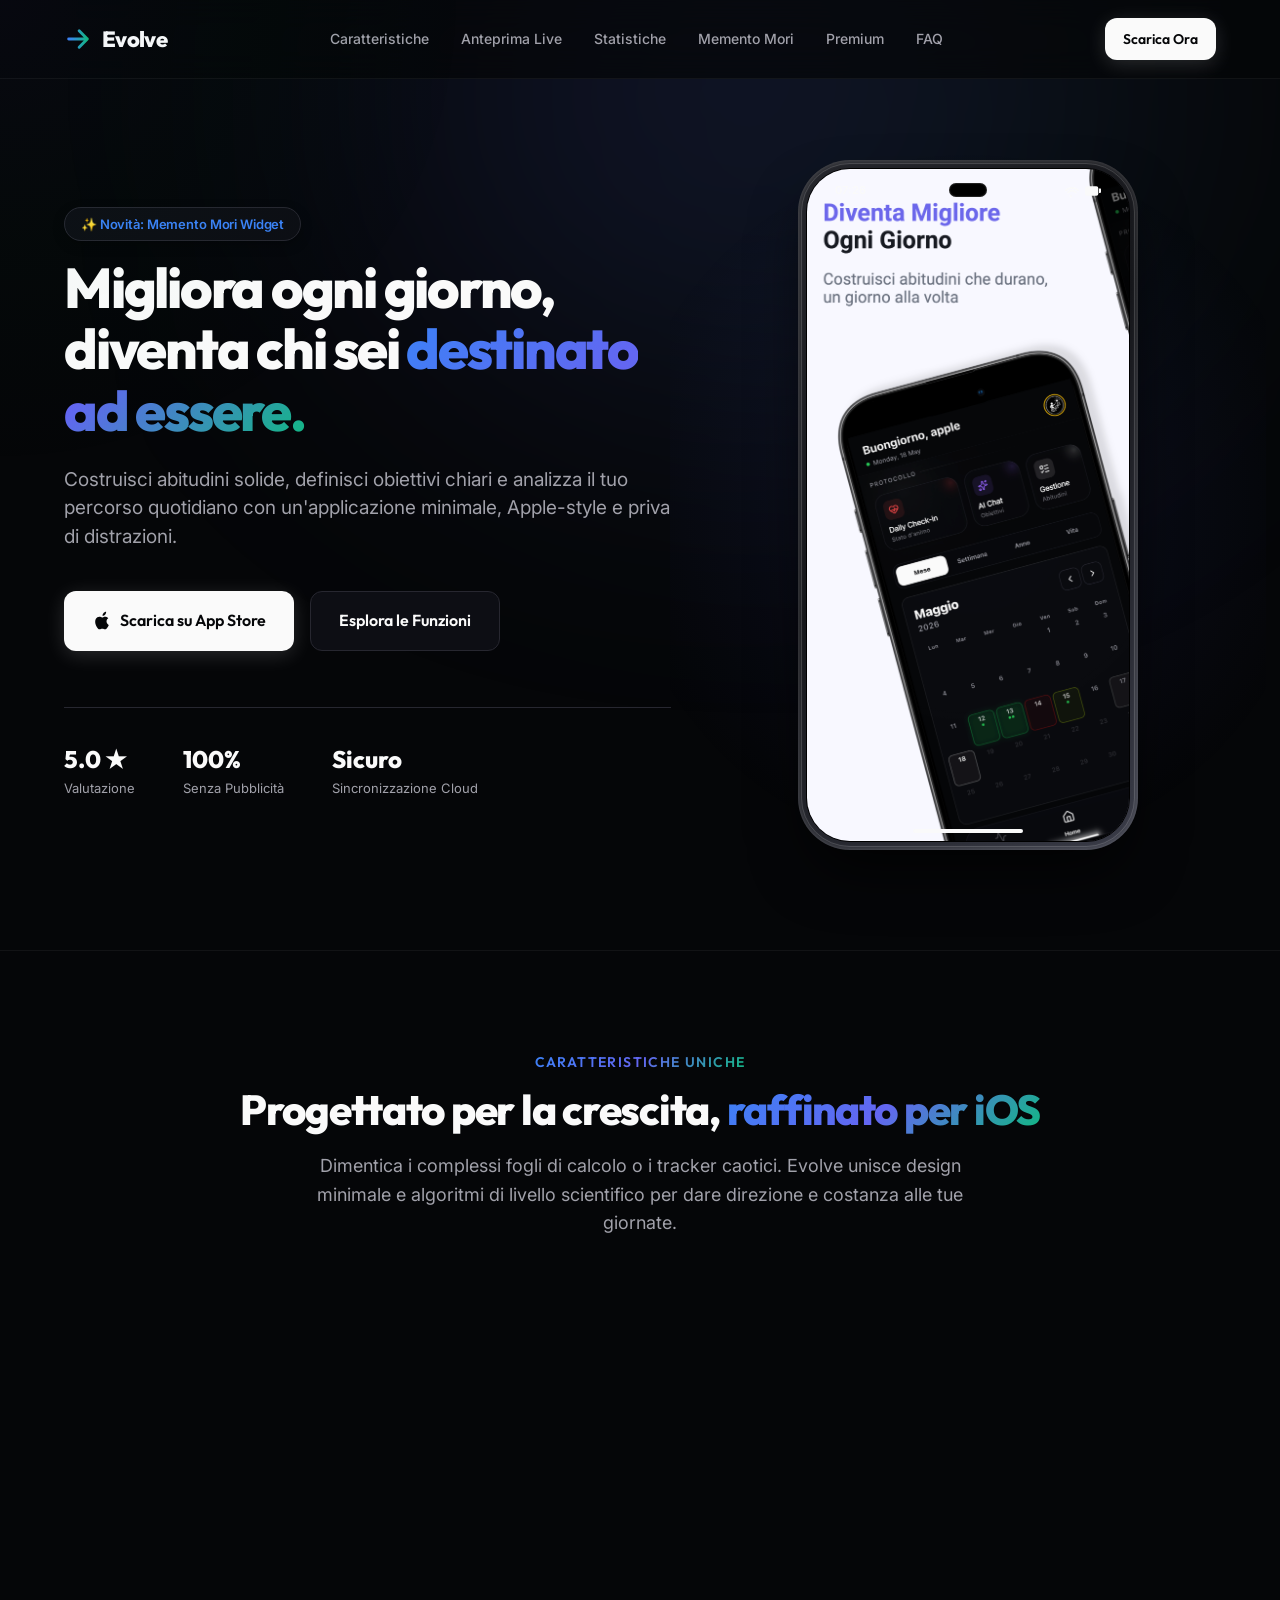
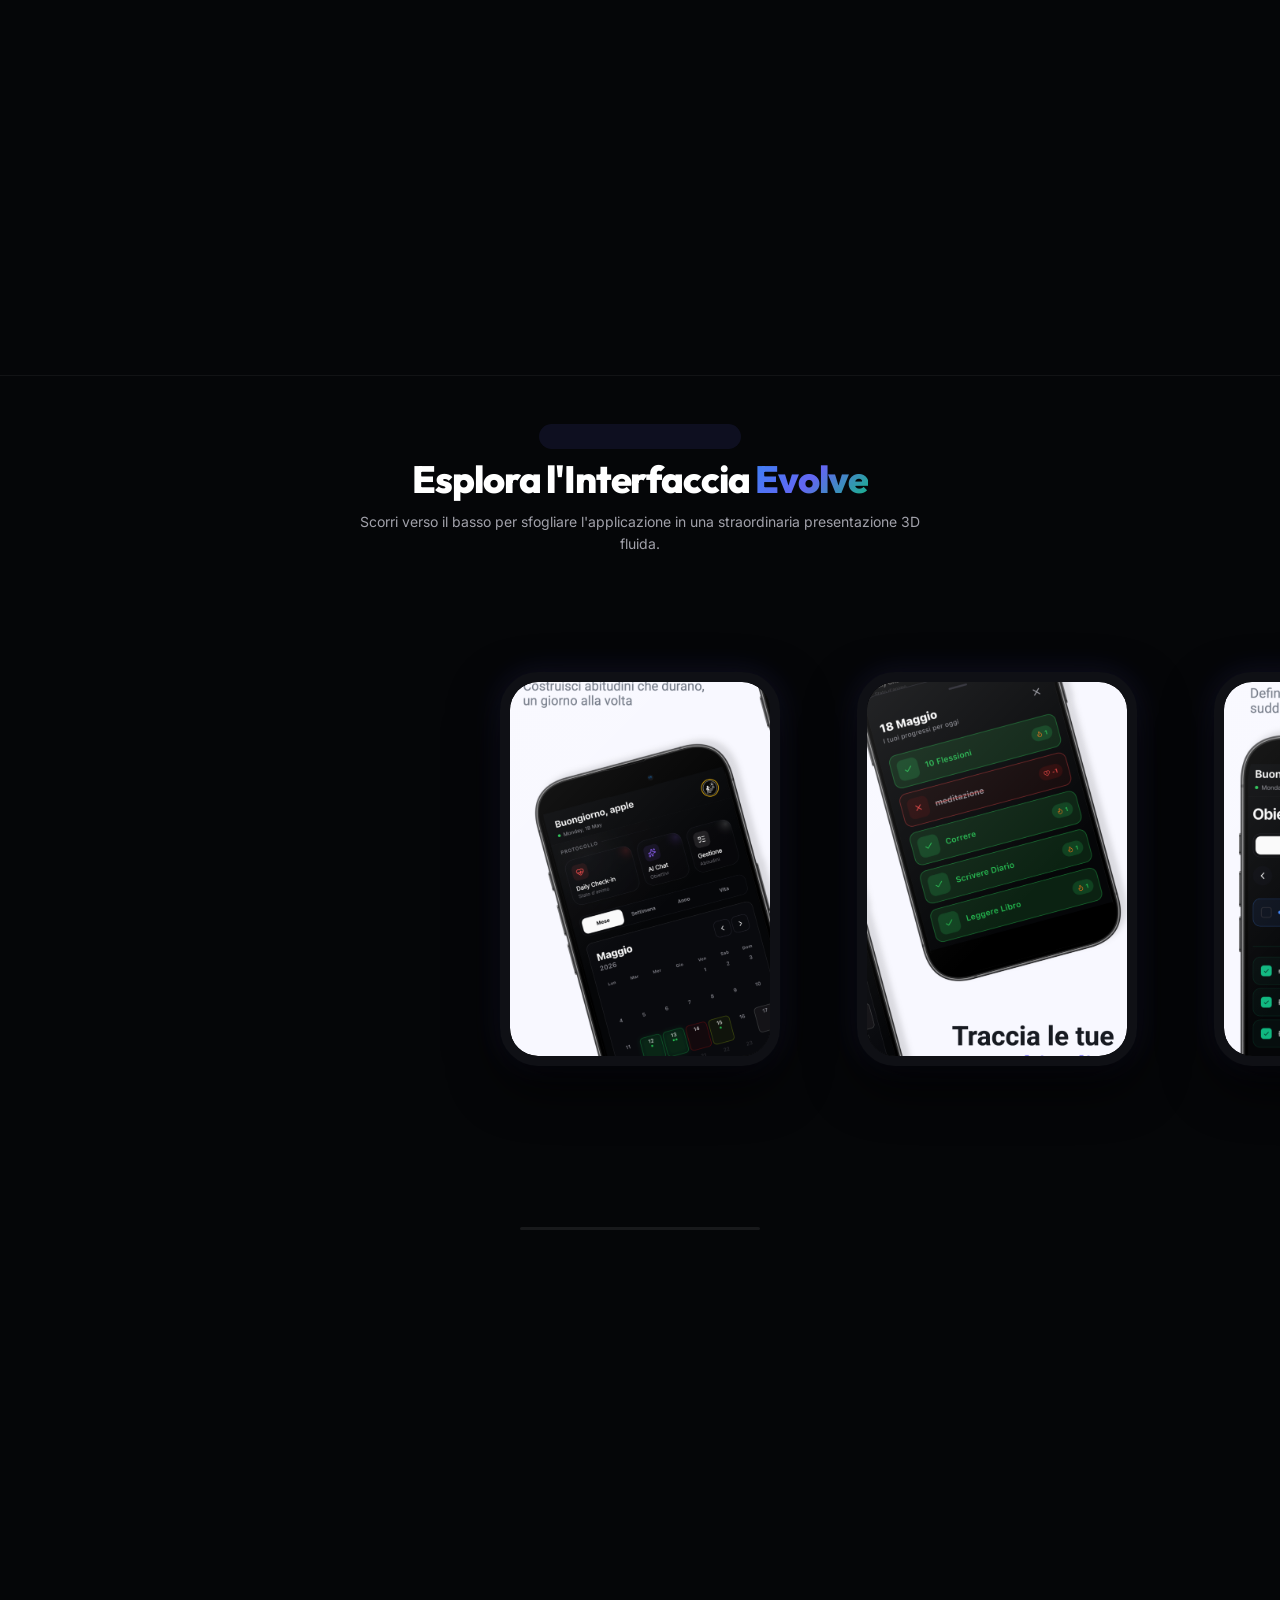
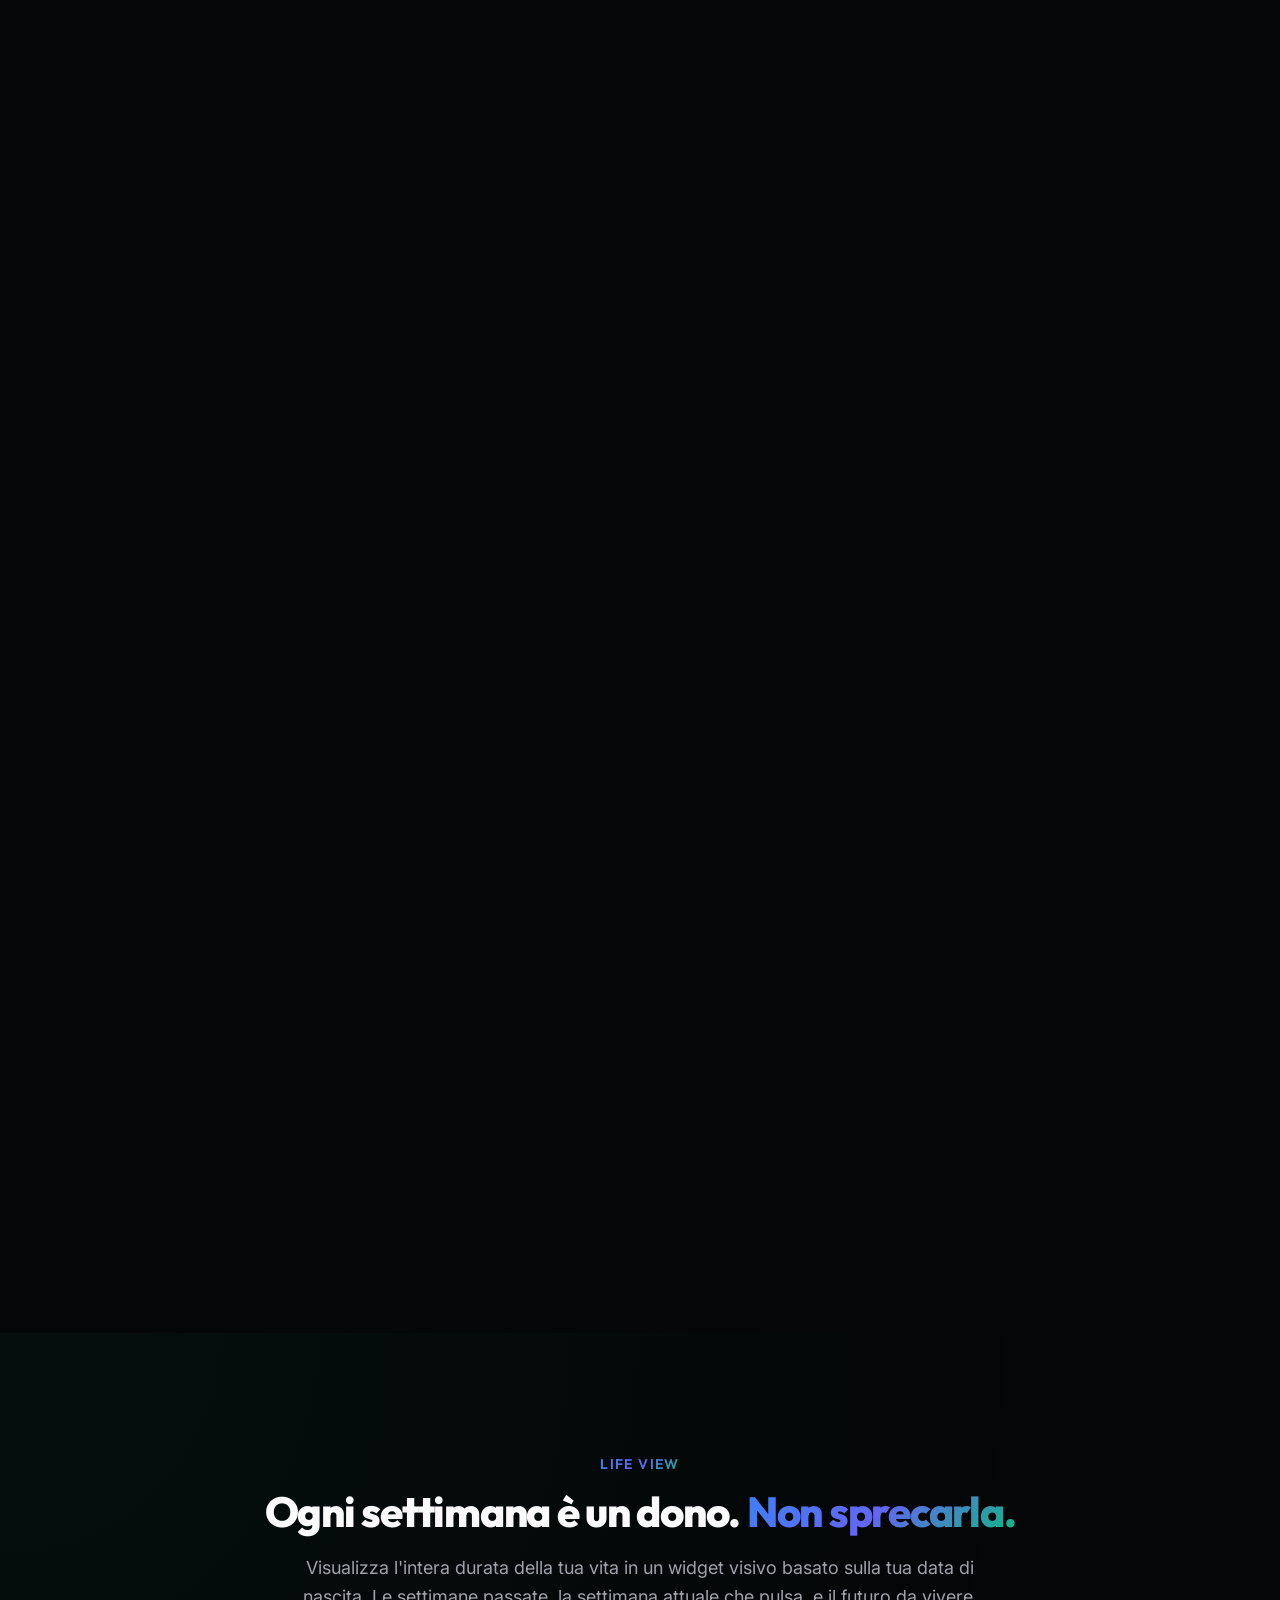
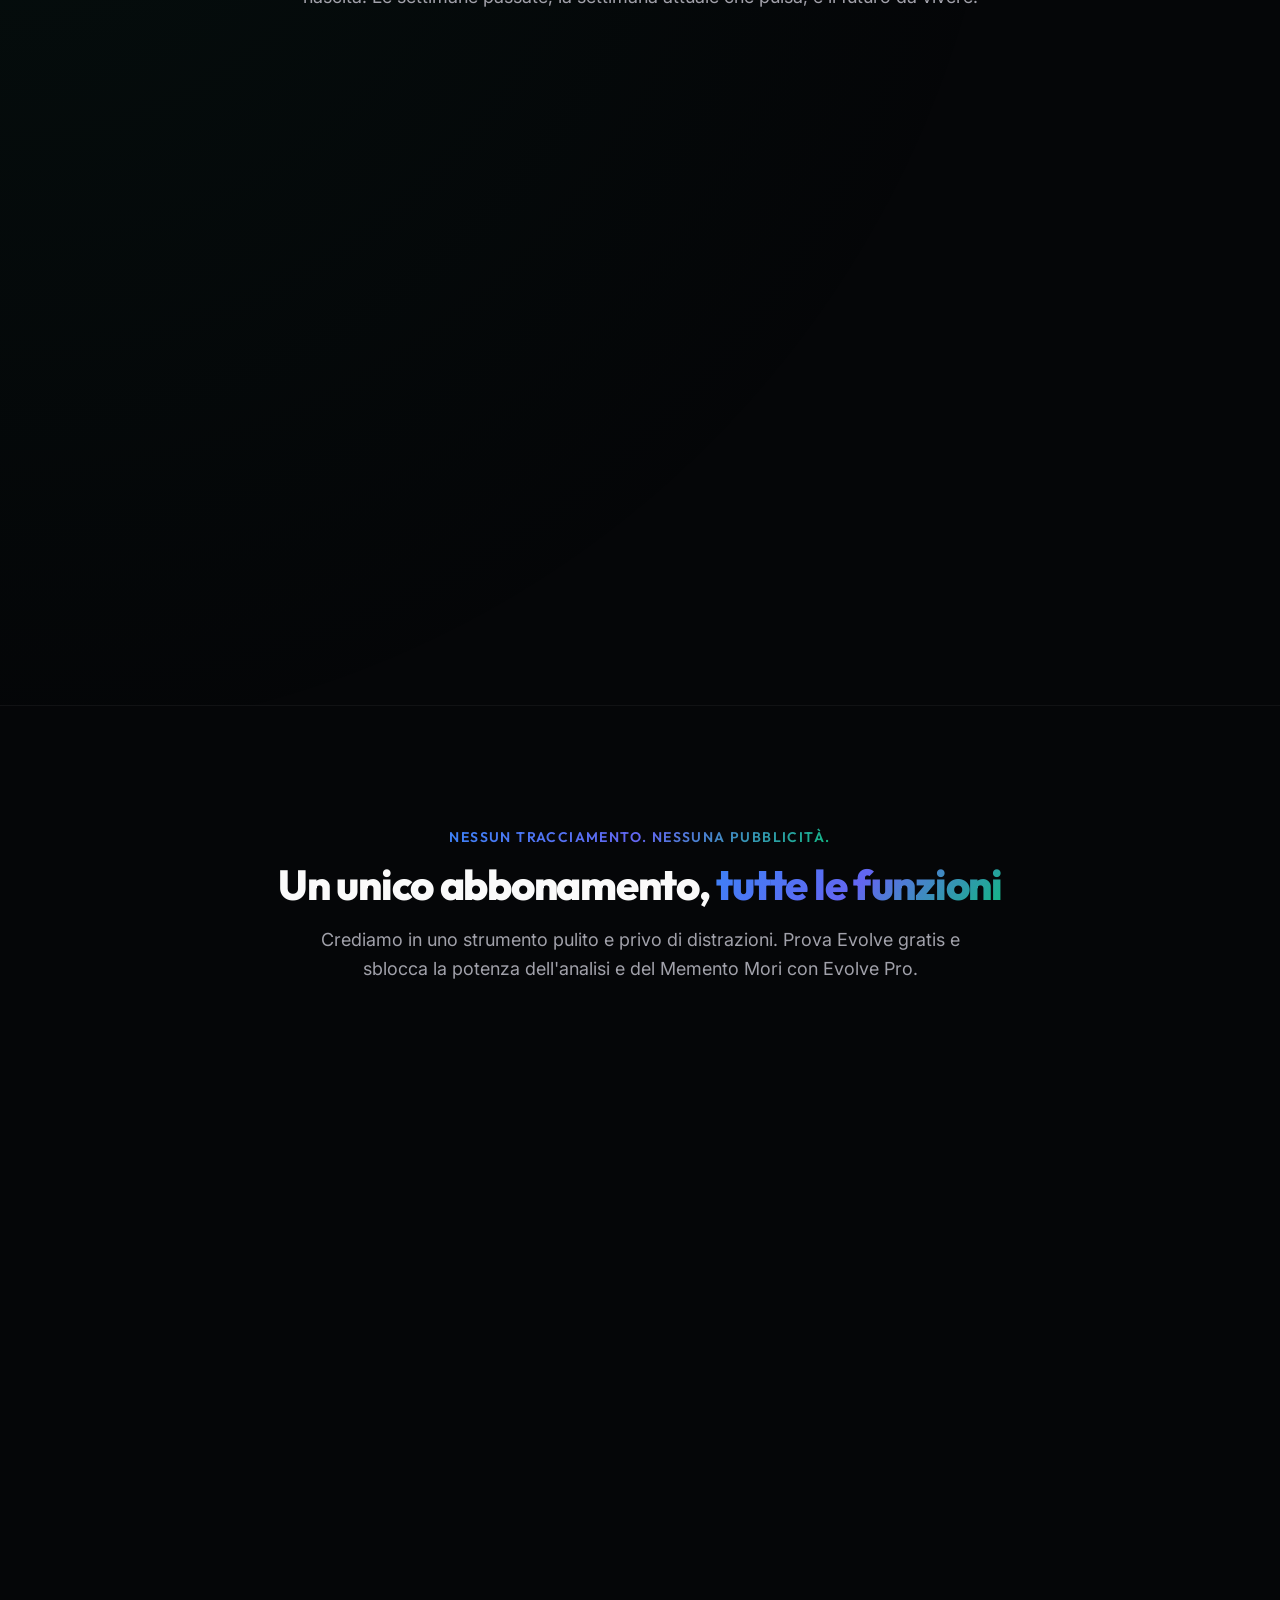
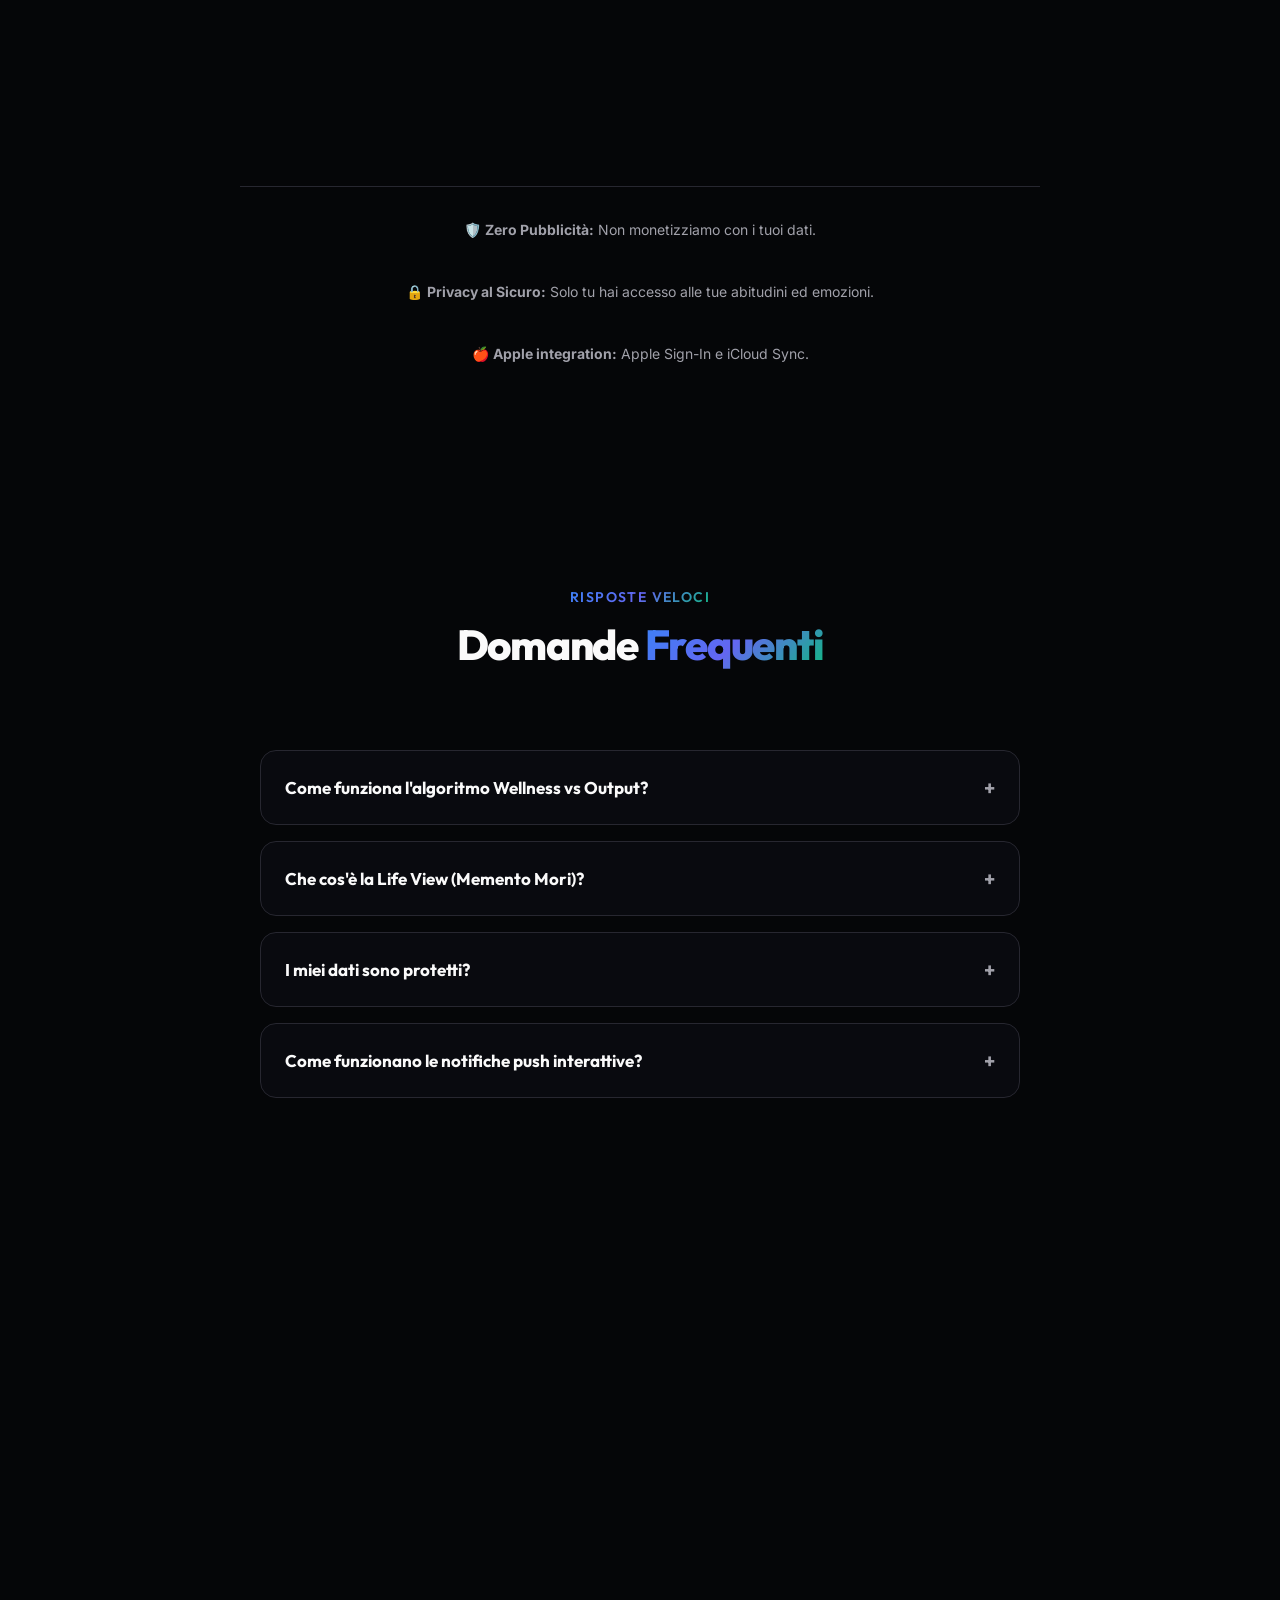
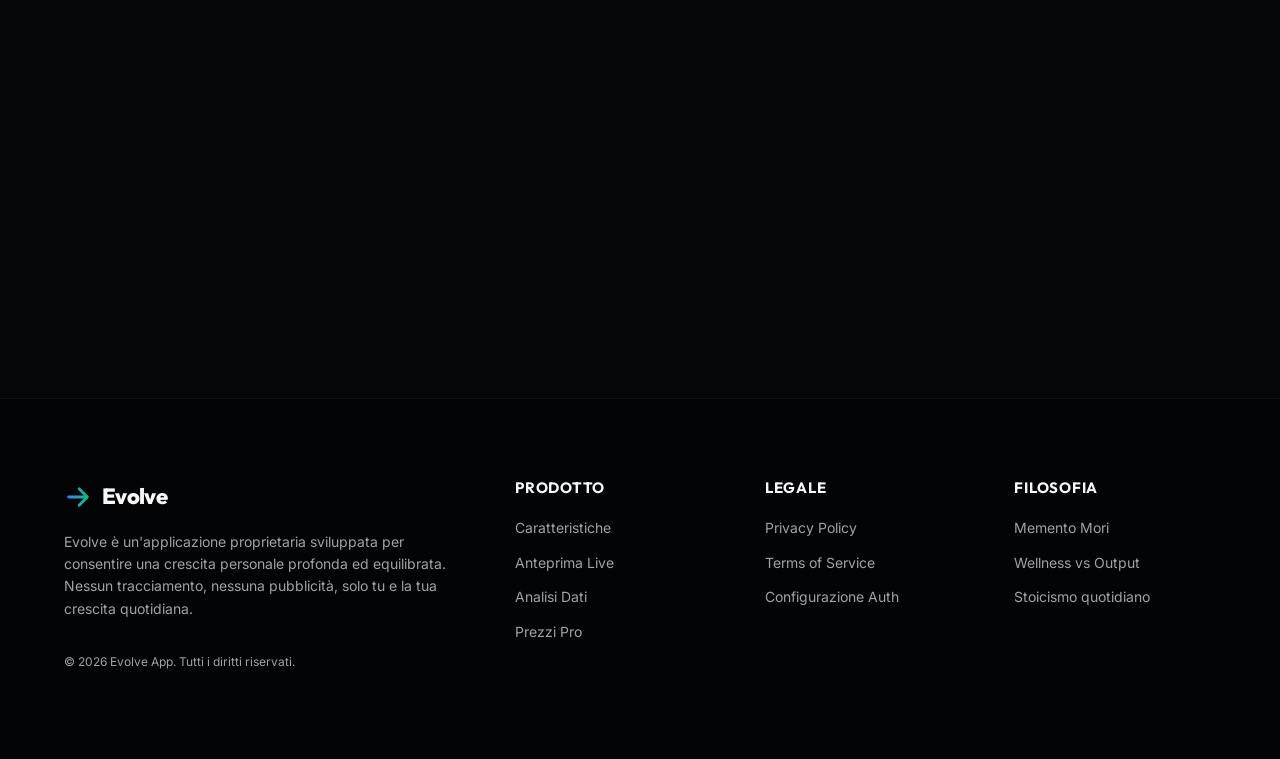
==== index.html @ f300082a "feat: implement high-fidelity sticky scroll-driven Coverflow presentation showcase for professional " ====
<!DOCTYPE html>
<html lang="it">
<head>
    <meta charset="UTF-8">
    <meta name="viewport" content="width=device-width, initial-scale=1.0">
    <meta name="description" content="Evolve: lo strumento di crescita personale definitivo per iOS. Costruisci abitudini solide, traccia gli obiettivi e analizza benessere e produttività con un design minimale Apple-style.">
    <meta name="keywords" content="abitudini, obiettivi, tracker, routine, streak, produttività, crescita, mindset, memento mori, mood tracking, benessere, ios app">
    <meta name="author" content="Evolve App">
    
    <!-- Open Graph / Facebook -->
    <meta property="og:type" content="website">
    <meta property="og:title" content="Evolve - Costruisci Routine e Cresci Ogni Giorno">
    <meta property="og:description" content="Supera la procrastinazione e migliora te stesso un giorno alla volta. Interfaccia premium, statistiche avanzate, mood tracking e Memento Mori.">
    <meta property="og:image" content="assets/og-image.jpg">

    <!-- Twitter -->
    <meta property="twitter:card" content="summary_large_image">
    <meta property="twitter:title" content="Evolve - Daily Habits & Goals">
    <meta property="twitter:description" content="Tracker di abitudini ed obiettivi Apple-style con algoritmo Wellness vs Output e visualizzatore Memento Mori.">

    <title>Evolve - Build Routines & Grow Daily</title>

    <!-- Google Fonts -->
    <link rel="preconnect" href="https://fonts.googleapis.com">
    <link rel="preconnect" href="https://fonts.gstatic.com" crossorigin>
    <link href="https://fonts.googleapis.com/css2?family=Inter:wght@300;400;500;600;700&family=Outfit:wght@400;500;600;700;800&display=swap" rel="stylesheet">

    <!-- Stylesheet -->
    <link rel="stylesheet" href="styles.css">
</head>
<body>

    <!-- NAV BAR -->
    <header class="navbar" id="main-header">
        <div class="nav-container">
            <a href="#" class="logo">
                <svg class="logo-icon" viewBox="0 0 24 24" fill="none" xmlns="http://www.w3.org/2000/svg">
                    <path d="M13 5L20 12L13 19M4 12H20" stroke="url(#logo-grad)" stroke-width="2.5" stroke-linecap="round" stroke-linejoin="round"/>
                    <defs>
                        <linearGradient id="logo-grad" x1="4" y1="12" x2="20" y2="12" gradientUnits="userSpaceOnUse">
                            <stop stop-color="#3b82f6"/>
                            <stop offset="1" stop-color="#10b981"/>
                        </linearGradient>
                    </defs>
                </svg>
                <span>Evolve</span>
            </a>
            
            <nav class="nav-links" id="nav-menu">
                <a href="#features" class="nav-link">Caratteristiche</a>
                <a href="#interactive-showcase" class="nav-link">Anteprima Live</a>
                <a href="#insights-section" class="nav-link">Statistiche</a>
                <a href="#memento-mori" class="nav-link">Memento Mori</a>
                <a href="#pricing" class="nav-link">Premium</a>
                <a href="#faq" class="nav-link">FAQ</a>
            </nav>

            <div class="nav-actions">
                <a href="#download" class="btn btn-primary btn-sm">Scarica Ora</a>
                <button class="mobile-toggle" id="menu-toggle" aria-label="Apri menu">
                    <span class="bar"></span>
                    <span class="bar"></span>
                    <span class="bar"></span>
                </button>
            </div>
        </div>
    </header>

    <!-- HERO SECTION -->
    <section class="hero" id="hero-section">
        <div class="hero-bg-glow"></div>
        <div class="container hero-container">
            <div class="hero-content">
                <div class="badge-container">
                    <span class="hero-badge">✨ Novità: Memento Mori Widget</span>
                </div>
                <h1 class="hero-title">Migliora ogni giorno, diventa chi sei <span class="gradient-text">destinato ad essere.</span></h1>
                <p class="hero-subtitle">Costruisci abitudini solide, definisci obiettivi chiari e analizza il tuo percorso quotidiano con un'applicazione minimale, Apple-style e priva di distrazioni.</p>
                
                <div class="hero-actions">
                    <a href="#download" class="btn btn-primary btn-lg">
                        <svg class="btn-icon" viewBox="0 0 24 24" fill="currentColor" xmlns="http://www.w3.org/2000/svg">
                            <path d="M18.71 19.5C17.88 20.74 17 21.95 15.66 22C14.32 22.05 13.89 21.24 12.37 21.24C10.84 21.24 10.37 21.97 9.1 22C7.79 22.05 6.8 20.68 5.96 19.48C4.25 17 2.94 12.45 4.7 9.39C5.57 7.87 7.13 6.91 8.82 6.88C10.1 6.86 11.32 7.75 12.11 7.75C12.89 7.75 14.37 6.68 15.92 6.84C16.57 6.87 18.39 7.1 19.56 8.82C19.47 8.88 17.39 10.1 17.41 12.63C17.44 15.65 20.06 16.66 20.1 16.67C20.08 16.74 19.67 18.11 18.71 19.5ZM15.97 4.17C16.63 3.37 17.07 2.28 16.95 1C15.85 1.04 14.51 1.73 13.73 2.64C13.07 3.41 12.49 4.52 12.64 5.78C13.87 5.87 15.12 5.17 15.97 4.17Z"/>
                        </svg>
                        Scarica su App Store
                    </a>
                    <a href="#interactive-showcase" class="btn btn-secondary btn-lg">Esplora le Funzioni</a>
                </div>
                
                <div class="hero-stats-row">
                    <div class="hero-stat-item">
                        <span class="stat-num">5.0 ★</span>
                        <span class="stat-label">Valutazione</span>
                    </div>
                    <div class="hero-stat-item">
                        <span class="stat-num">100%</span>
                        <span class="stat-label">Senza Pubblicità</span>
                    </div>
                    <div class="hero-stat-item">
                        <span class="stat-num">Sicuro</span>
                        <span class="stat-label">Sincronizzazione Cloud</span>
                    </div>
                </div>
            </div>

            <!-- HERO STYLIZED IPHONE MOCKUP -->
            <div class="hero-mockup-wrapper">
                <div class="phone-glow"></div>
                <div class="iphone-mockup" id="hero-iphone">
                    <!-- Hardware details -->
                    <div class="iphone-border"></div>
                    <div class="iphone-screen">
                        <div class="dynamic-island"></div>
                        <div class="iphone-status-bar">
                            <span class="time" id="iphone-time">09:41</span>
                            <div class="status-icons">
                                <svg class="icon-wifi" viewBox="0 0 24 24" fill="currentColor" width="14" height="14"><path d="M12 21a2 2 0 1 1-4 0 2 2 0 0 1 4 0zm8-7.5a11 11 0 0 0-16 0 1.5 1.5 0 0 0 2.1 2.1 8 8 0 0 1 11.8 0 1.5 1.5 0 0 0 2.1-2.1zm3.5-3.5a16 16 0 0 0-23 0 1.5 1.5 0 0 0 2.1 2.1 13 13 0 0 1 18.8 0 1.5 1.5 0 0 0 2.1-2.1z"/></svg>
                                <svg class="icon-battery" viewBox="0 0 24 24" fill="currentColor" width="16" height="16"><path d="M17 5H3a3 3 0 0 0-3 3v8a3 3 0 0 0 3 3h14a3 3 0 0 0 3-3V8a3 3 0 0 0-3-3zm4 4v6h1.5a1.5 1.5 0 0 0 1.5-1.5v-3A1.5 1.5 0 0 0 21 9z"/></svg>
                            </div>
                        </div>
                        
                        <!-- Real App Store Screenshot (Dashboard Home) -->
                        <img src="iphone_img/01.png" alt="Evolve Dashboard - App Store Screenshot" class="app-screenshot">
                        
                        <!-- Specular Shine Reflection Layer -->
                        <div class="specular-shine"></div>

                        <!-- iPhone Home Indicator -->
                        <div class="home-indicator"></div>
                    </div>
                </div>
            </div>
        </div>
    </section>

    <!-- CORE FEATURES SECTION -->
    <section class="features" id="features">
        <div class="container">
            <div class="section-header">
                <span class="section-tag">Caratteristiche uniche</span>
                <h2 class="section-title">Progettato per la crescita, <span class="gradient-text">raffinato per iOS</span></h2>
                <p class="section-subtitle">Dimentica i complessi fogli di calcolo o i tracker caotici. Evolve unisce design minimale e algoritmi di livello scientifico per dare direzione e costanza alle tue giornate.</p>
            </div>

            <div class="features-grid">
                <!-- Feature Card 1 -->
                <div class="feature-card animate-on-scroll">
                    <div class="feature-icon-wrapper">
                        <svg viewBox="0 0 24 24" fill="none" stroke="currentColor" stroke-width="2"><path d="M22 11.08V12a10 10 0 1 1-5.93-9.14M22 4L12 14.01l-3-3" stroke-linecap="round" stroke-linejoin="round"/></svg>
                    </div>
                    <h3>Tracciamento Abitudini Apple-Style</h3>
                    <p>Configura i tuoi traguardi visivamente con grafiche splendide. Ricevi notifiche interattive ed eseguibili direttamente dalla schermata di blocco di iOS, senza dover aprire l'applicazione.</p>
                    <ul class="feature-bullets">
                        <li>Notifiche push flessibili e singole</li>
                        <li>Registrazione immediata da blocco schermo</li>
                        <li>Streak dinamiche ed andamenti annuali</li>
                    </ul>
                </div>

                <!-- Feature Card 2 -->
                <div class="feature-card animate-on-scroll">
                    <div class="feature-icon-wrapper">
                        <svg viewBox="0 0 24 24" fill="none" stroke="currentColor" stroke-width="2"><circle cx="12" cy="12" r="10"/><path d="M12 2v20M17 5H9.5a3.5 3.5 0 0 0 0 7h5a3.5 3.5 0 0 1 0 7H6" stroke-linecap="round" stroke-linejoin="round"/></svg>
                    </div>
                    <h3>Obiettivi Chiari e Mappe Radar</h3>
                    <p>Suddividi i macro-obiettivi in piccoli step realizzabili. Visualizza l'equilibrio complessivo della tua vita grazie a innovativi grafici radar che bilanciano le tue diverse aree di crescita.</p>
                    <ul class="feature-bullets">
                        <li>Scomposizione in sotto-obiettivi</li>
                        <li>Grafici radar per bilanciare le aree di vita</li>
                        <li>Storico delle performance e stagionalità</li>
                    </ul>
                </div>

                <!-- Feature Card 3 -->
                <div class="feature-card animate-on-scroll">
                    <div class="feature-icon-wrapper">
                        <svg viewBox="0 0 24 24" fill="none" stroke="currentColor" stroke-width="2"><path d="M21.21 15.89A10 10 0 1 1 8 2.83M22 2v6h-6M22 2l-7.6 7.6" stroke-linecap="round" stroke-linejoin="round"/></svg>
                    </div>
                    <h3>Analisi Statistica di Livello Scientifico</h3>
                    <p>Il nostro algoritmo proprietario correla il tuo benessere emotivo (Mood) con la tua produttività giornaliera (Output), aiutandoti ad identificare la routine ideale per evitare il burnout.</p>
                    <ul class="feature-bullets">
                        <li>Algoritmo Wellness vs Output</li>
                        <li>Motore di analisi delle correlazioni</li>
                        <li>Avvisi predittivi di rischio interruzione serie</li>
                    </ul>
                </div>
            </div>
    </section>

    <!-- STICKY SCROLL COVERFLOW PRESENTATION SHOWCASE -->
    <section class="scroll-showcase-section" id="interactive-showcase">
        <div class="scroll-showcase-sticky">
            <div class="scroll-showcase-header">
                <span class="section-tag">Showcase Interattivo</span>
                <h2 class="section-title">Esplora l'Interfaccia <span class="gradient-text">Evolve</span></h2>
                <p class="section-subtitle">Scorri verso il basso per sfogliare l'applicazione in una straordinaria presentazione 3D fluida.</p>
            </div>
            
            <div class="coverflow-viewport">
                <div class="coverflow-track" id="coverflow-track">
                    <!-- Slide 1: Dashboard -->
                    <div class="coverflow-slide" data-index="0">
                        <div class="slide-phone-frame">
                            <div class="iphone-bezel-wrapper">
                                <div class="iphone-micro-island"></div>
                                <img src="iphone_img/01.png" alt="Evolve Dashboard" class="slide-img">
                                <div class="slide-shine"></div>
                            </div>
                        </div>
                        <div class="slide-caption">
                            <h3>Dashboard Giornaliera</h3>
                            <p>Le tue abitudini quotidiane, il tracking delle serie e i progressi ad anello, in un'interfaccia premium che rispetta la tua attenzione.</p>
                        </div>
                    </div>

                    <!-- Slide 2: Storico & Calendario -->
                    <div class="coverflow-slide" data-index="1">
                        <div class="slide-phone-frame">
                            <div class="iphone-bezel-wrapper">
                                <div class="iphone-micro-island"></div>
                                <img src="iphone_img/02.png" alt="Evolve Storico e Calendario" class="slide-img">
                                <div class="slide-shine"></div>
                            </div>
                        </div>
                        <div class="slide-caption">
                            <h3>Storico & Calendario</h3>
                            <p>Osserva l'andamento del tuo tempo. Monitora i giorni di piena coerenza stoica e analizza la tua costanza nel lungo termine.</p>
                        </div>
                    </div>

                    <!-- Slide 3: Macro Obiettivi -->
                    <div class="coverflow-slide" data-index="2">
                        <div class="slide-phone-frame">
                            <div class="iphone-bezel-wrapper">
                                <div class="iphone-micro-island"></div>
                                <img src="iphone_img/03.png" alt="Evolve Macro Obiettivi" class="slide-img">
                                <div class="slide-shine"></div>
                            </div>
                        </div>
                        <div class="slide-caption">
                            <h3>Macro Obiettivi</h3>
                            <p>Scomponi i grandi traguardi in abitudini e micro-passi quotidiani azionabili per eliminare del tutto la procrastinazione.</p>
                        </div>
                    </div>

                    <!-- Slide 4: Statistiche Avanzate -->
                    <div class="coverflow-slide" data-index="3">
                        <div class="slide-phone-frame">
                            <div class="iphone-bezel-wrapper">
                                <div class="iphone-micro-island"></div>
                                <img src="iphone_img/04.png" alt="Evolve Statistiche Avanzate" class="slide-img">
                                <div class="slide-shine"></div>
                            </div>
                        </div>
                        <div class="slide-caption">
                            <h3>Statistiche Avanzate</h3>
                            <p>Il motore analitico correla il tuo umore giornaliero con il livello di produttività delle tue sessioni per prevenire il burnout.</p>
                        </div>
                    </div>

                    <!-- Slide 5: Mood & Benessere -->
                    <div class="coverflow-slide" data-index="4">
                        <div class="slide-phone-frame">
                            <div class="iphone-bezel-wrapper">
                                <div class="iphone-micro-island"></div>
                                <img src="iphone_img/05.png" alt="Evolve Mood & Benessere" class="slide-img">
                                <div class="slide-shine"></div>
                            </div>
                        </div>
                        <div class="slide-caption">
                            <h3>Mood & Benessere</h3>
                            <p>Registra il tuo stato d'animo ed evidenzia i momenti e le abitudini quotidiane che ne influenzano l'andamento generale.</p>
                        </div>
                    </div>

                    <!-- Slide 6: Life View (Memento Mori) -->
                    <div class="coverflow-slide" data-index="5">
                        <div class="slide-phone-frame">
                            <div class="iphone-bezel-wrapper">
                                <div class="iphone-micro-island"></div>
                                <img src="iphone_img/06.png" alt="Evolve Life View Memento Mori" class="slide-img">
                                <div class="slide-shine"></div>
                            </div>
                        </div>
                        <div class="slide-caption">
                            <h3>Life View (Memento Mori)</h3>
                            <p>La griglia stoica di settimane. Uno specchio potente per darti la carica quotidiana e massimizzare ogni singolo secondo.</p>
                        </div>
                    </div>

                    <!-- Slide 7: Evolve Pro & iCloud -->
                    <div class="coverflow-slide" data-index="6">
                        <div class="slide-phone-frame">
                            <div class="iphone-bezel-wrapper">
                                <div class="iphone-micro-island"></div>
                                <img src="iphone_img/07.png" alt="Evolve Pro & iCloud Privacy" class="slide-img">
                                <div class="slide-shine"></div>
                            </div>
                        </div>
                        <div class="slide-caption">
                            <h3>Evolve Pro & iCloud</h3>
                            <p>Sincronizzazione in tempo reale sicura ed crittografata al 100% solo sul tuo archivio personale Apple.</p>
                        </div>
                    </div>
                </div>
            </div>
            
            <!-- Progress indicator bar at the bottom -->
            <div class="coverflow-progress-container">
                <div class="coverflow-progress-fill" id="coverflow-progress-fill"></div>
            </div>
        </div>
    </section>

    <!-- WELLNESS VS OUTPUT SECTION -->
    <section class="insights-section" id="insights-section">
        <div class="container grid-2">
            <div class="insights-visual animate-on-scroll">
                <div class="visual-card glassmorphic">
                    <div class="visual-header">
                        <span class="badge indigo">⚙️ Motore Analytics</span>
                        <h4> Wellness vs Output Correlation</h4>
                    </div>
                    <div class="analytics-chart">
                        <!-- CSS line chart simulator -->
                        <div class="chart-legend">
                            <span class="legend-item"><span class="dot primary"></span>Produttività</span>
                            <span class="legend-item"><span class="dot success"></span>Umore</span>
                        </div>
                        <div class="chart-lines">
                            <!-- Draw beautiful modern SVG representing the correlation -->
                            <svg viewBox="0 0 300 120" class="line-chart-svg">
                                <defs>
                                    <linearGradient id="grad-output" x1="0" y1="0" x2="0" y2="1">
                                        <stop offset="0%" stop-color="#3b82f6" stop-opacity="0.3"/>
                                        <stop offset="100%" stop-color="#3b82f6" stop-opacity="0"/>
                                    </linearGradient>
                                    <linearGradient id="grad-wellness" x1="0" y1="0" x2="0" y2="1">
                                        <stop offset="0%" stop-color="#10b981" stop-opacity="0.3"/>
                                        <stop offset="100%" stop-color="#10b981" stop-opacity="0"/>
                                    </linearGradient>
                                </defs>
                                <!-- Grid Lines -->
                                <line x1="0" y1="30" x2="300" y2="30" stroke="#272730" stroke-dasharray="3"/>
                                <line x1="0" y1="60" x2="300" y2="60" stroke="#272730" stroke-dasharray="3"/>
                                <line x1="0" y1="90" x2="300" y2="90" stroke="#272730" stroke-dasharray="3"/>
                                
                                <!-- Area Output -->
                                <path d="M 0 100 Q 50 80 100 40 T 200 90 T 300 20 L 300 120 L 0 120 Z" fill="url(#grad-output)" />
                                <!-- Line Output -->
                                <path d="M 0 100 Q 50 80 100 40 T 200 90 T 300 20" fill="none" stroke="#3b82f6" stroke-width="3" />
                                
                                <!-- Area Wellness -->
                                <path d="M 0 90 Q 50 70 100 50 T 200 70 T 300 35 L 300 120 L 0 120 Z" fill="url(#grad-wellness)" />
                                <!-- Line Wellness -->
                                <path d="M 0 90 Q 50 70 100 50 T 200 70 T 300 35" fill="none" stroke="#10b981" stroke-width="3" />
                                
                                <!-- Intersect highlight -->
                                <circle cx="100" cy="45" r="5" fill="#fafafa" stroke="#3b82f6" stroke-width="2" />
                            </svg>
                        </div>
                        <div class="chart-axes">
                            <span>Lunedì</span>
                            <span>Mercoledì</span>
                            <span>Venerdì</span>
                            <span>Domenica</span>
                        </div>
                    </div>
                    <div class="visual-footer">
                        <p>💡 <strong>Scoperta scientifica:</strong> La tua produttività tocca il picco nei giorni successivi ad un alto livello di benessere. Evolve ti avvisa prima di entrare in burnout.</p>
                    </div>
                </div>
            </div>
            
            <div class="insights-content animate-on-scroll">
                <span class="section-tag">Prevenzione del Burnout</span>
                <h2 class="section-title">Comprendi il legame tra <span class="gradient-text">salute e successo</span></h2>
                <p class="section-desc">Evolve non è solo una lista di cose da fare. È un consulente per il tuo benessere. L'algoritmo analizza le correlazioni per identificare le abitudini che supportano davvero la tua crescita e ti segnala quando una routine positiva sta per interrompersi.</p>
                
                <div class="insights-features">
                    <div class="insight-feat-item">
                        <div class="icon">📈</div>
                        <div class="text">
                            <h5>Avvisi Predittivi</h5>
                            <p>Ricevi un avviso intelligente quando rischi di interrompere una serie positiva, permettendoti di intervenire prima di perdere il ritmo.</p>
                        </div>
                    </div>
                    <div class="insight-feat-item">
                        <div class="icon">🧩</div>
                        <div class="text">
                            <h5>Motore di Correlazione</h5>
                            <p>Scopri l'impatto invisibile delle tue abitudini. Ad esempio, analizza come la qualità del sonno incida sulla produttività del giorno dopo.</p>
                        </div>
                    </div>
                </div>
            </div>
        </div>
    </section>

    <!-- MEMENTO MORI PHILOSOPHY SECTION -->
    <section class="memento-mori-section" id="memento-mori">
        <div class="container">
            <div class="section-header">
                <span class="section-tag">Life View</span>
                <h2 class="section-title">Ogni settimana è un dono. <span class="gradient-text">Non sprecarla.</span></h2>
                <p class="section-subtitle">Visualizza l'intera durata della tua vita in un widget visivo basato sulla tua data di nascita. Le settimane passate, la settimana attuale che pulsa, e il futuro da vivere.</p>
            </div>

            <!-- Interattore Memento Mori -->
            <div class="memento-simulator-box glassmorphic animate-on-scroll">
                <div class="simulator-input-area">
                    <h4>Simula la tua griglia Memento Mori</h4>
                    <p>Inserisci la tua data di nascita per calcolare e visualizzare all'istante le tue settimane vissute e future.</p>
                    <div class="dob-input-row">
                        <div class="input-group">
                            <label for="birth-date">Data di Nascita</label>
                            <input type="date" id="birth-date" value="1998-05-18" max="2026-05-18">
                        </div>
                        <button class="btn btn-primary" id="calculate-memento-btn">Calcola Griglia</button>
                    </div>
                    <div class="simulator-stats" id="memento-stats-container">
                        <div class="sim-stat">
                            <span class="label">Settimane Vissute</span>
                            <span class="value" id="weeks-lived-val">1,460</span>
                        </div>
                        <div class="sim-stat">
                            <span class="label">Settimane Rimanenti</span>
                            <span class="value" id="weeks-remaining-val">2,700</span>
                        </div>
                        <div class="sim-stat">
                            <span class="label">Percentuale Vissuta</span>
                            <span class="value" id="percent-lived-val">35.1%</span>
                        </div>
                    </div>
                </div>
                
                <div class="simulator-grid-area">
                    <div class="memento-grid-legend">
                        <span><span class="dot lived"></span> Passato</span>
                        <span><span class="dot current pulse"></span> Questa Settimana</span>
                        <span><span class="dot future"></span> Futuro</span>
                    </div>
                    
                    <!-- Beautiful CSS Scrollable Grid Container representing 80 years * 52 weeks = 4160 dots -->
                    <div class="memento-dots-scrollable-grid" id="memento-interactive-grid">
                        <!-- Generated by Javascript -->
                    </div>
                </div>
            </div>
        </div>
    </section>

    <!-- PREMIUM SUBSCRIPTION / PRICING SECTION -->
    <section class="pricing" id="pricing">
        <div class="container">
            <div class="section-header">
                <span class="section-tag">Nessun tracciamento. Nessuna pubblicità.</span>
                <h2 class="section-title">Un unico abbonamento, <span class="gradient-text">tutte le funzioni</span></h2>
                <p class="section-subtitle">Crediamo in uno strumento pulito e privo di distrazioni. Prova Evolve gratis e sblocca la potenza dell'analisi e del Memento Mori con Evolve Pro.</p>
            </div>

            <div class="pricing-cards-container">
                <!-- Tier 1: Free -->
                <div class="pricing-card animate-on-scroll">
                    <div class="card-header">
                        <h4>Evolve Base</h4>
                        <p class="card-desc">L'essenziale per partire</p>
                        <div class="price-box">
                            <span class="currency">€</span>
                            <span class="amount">0</span>
                            <span class="period">/sempre</span>
                        </div>
                    </div>
                    <ul class="pricing-bullets">
                        <li>Fino a 3 abitudini attive</li>
                        <li>Tracciamento Streak base</li>
                        <li>Sotto-obiettivi (limite 3)</li>
                        <li>Calendario storico mensile</li>
                        <li>Sincronizzazione cloud sicura</li>
                    </ul>
                    <a href="#download" class="btn btn-secondary btn-full">Inizia Gratis</a>
                </div>

                <!-- Tier 2: Pro (Best Choice) -->
                <div class="pricing-card pro active animate-on-scroll">
                    <div class="popular-tag">RACCOMANDATO</div>
                    <div class="card-header">
                        <h4>Evolve Pro</h4>
                        <p class="card-desc">Crescita consapevole illimitata</p>
                        <div class="price-box">
                            <span class="currency">€</span>
                            <span class="amount">4.99</span>
                            <span class="period">/mese</span>
                        </div>
                    </div>
                    <ul class="pricing-bullets">
                        <li>Abitudini attive <strong>illimitate</strong></li>
                        <li>Notifiche interattive flessibili</li>
                        <li><strong>Mappe Radar</strong> delle aree della vita</li>
                        <li>Algoritmo <strong>Wellness vs Output</strong></li>
                        <li>Avvisi Predittivi anti-interruzione</li>
                        <li>Widget <strong>Memento Mori</strong> completo</li>
                        <li>Analisi stagionali ed andamenti annuali</li>
                    </ul>
                    <a href="#download" class="btn btn-primary btn-full">Sblocca Evolve Pro</a>
                </div>
            </div>
            
            <div class="pricing-guarantees">
                <div class="guarantee-item">🛡️ <strong>Zero Pubblicità:</strong> Non monetizziamo con i tuoi dati.</div>
                <div class="guarantee-item">🔒 <strong>Privacy al Sicuro:</strong> Solo tu hai accesso alle tue abitudini ed emozioni.</div>
                <div class="guarantee-item">🍎 <strong>Apple integration:</strong> Apple Sign-In e iCloud Sync.</div>
            </div>
        </div>
    </section>

    <!-- FAQ SECTION (ACCORDION) -->
    <section class="faq" id="faq">
        <div class="container">
            <div class="section-header">
                <span class="section-tag">Risposte veloci</span>
                <h2 class="section-title">Domande <span class="gradient-text">Frequenti</span></h2>
            </div>

            <div class="faq-accordion-container">
                <!-- FAQ 1 -->
                <div class="faq-item">
                    <button class="faq-question">
                        <span>Come funziona l'algoritmo Wellness vs Output?</span>
                        <span class="faq-icon">+</span>
                    </button>
                    <div class="faq-answer">
                        <p>Evolve incrocia i dati del tuo mood tracker giornaliero con la percentuale di completamento delle tue abitudini e obiettivi. Attraverso analisi di regressione semplici ma efficaci, scopre quali azioni generano benefici emotivi concreti e quale livello di attività previene il sovraccarico di stress (burnout).</p>
                    </div>
                </div>

                <!-- FAQ 2 -->
                <div class="faq-item">
                    <button class="faq-question">
                        <span>Che cos'è la Life View (Memento Mori)?</span>
                        <span class="faq-icon">+</span>
                    </button>
                    <div class="faq-answer">
                        <p>Ispirata alla filosofia stoica, la Life View è una rappresentazione visuale della tua vita espressa in settimane (ipotizzando una longevità media di 80 anni). Ti aiuta a visualizzare con chiarezza il valore del tempo trascorso, incoraggiando ad agire oggi con maggiore intenzione e gratitudine.</p>
                    </div>
                </div>

                <!-- FAQ 3 -->
                <div class="faq-item">
                    <button class="faq-question">
                        <span>I miei dati sono protetti?</span>
                        <span class="faq-icon">+</span>
                    </button>
                    <div class="faq-answer">
                        <p>Assolutamente sì. I tuoi dati personali, il mood tracker e le abitudini sono protetti. La sincronizzazione avviene in modo sicuro in tempo reale grazie all'integrazione di Firebase/Supabase e l'autenticazione cifrata protetta da Apple Sign-In. Non vendiamo i tuoi dati a terze parti.</p>
                    </div>
                </div>

                <!-- FAQ 4 -->
                <div class="faq-item">
                    <button class="faq-question">
                        <span>Come funzionano le notifiche push interattive?</span>
                        <span class="faq-icon">+</span>
                    </button>
                    <div class="faq-answer">
                        <p>Con iOS di Apple, quando ricevi un promemoria per un'abitudine, puoi tenere premuta la notifica o fare swipe per espanderla. Troverai un pulsante "Completato" che ti permette di registrare l'abitudine al volo, senza dover sbloccare il telefono e aprire l'applicazione.</p>
                    </div>
                </div>
            </div>
        </div>
    </section>

    <!-- DOWNLOAD / CALL TO ACTION SECTION -->
    <section class="download-section" id="download">
        <div class="container download-container glassmorphic animate-on-scroll">
            <div class="download-glow"></div>
            <div class="download-content">
                <h2 class="section-title">Inizia a scrivere la tua <span class="gradient-text">nuova storia oggi.</span></h2>
                <p>Scarica Evolve su iOS. Nessuna registrazione complessa necessaria. Sfrutta il potere dell'Apple Sign-In ed evolvi giorno dopo giorno.</p>
                <div class="download-badges">
                    <a href="#" class="app-store-badge">
                        <!-- App Store badge simulation with high premium CSS & SVG -->
                        <div class="badge-content">
                            <svg class="badge-apple-logo" viewBox="0 0 24 24" fill="currentColor"><path d="M18.71 19.5C17.88 20.74 17 21.95 15.66 22C14.32 22.05 13.89 21.24 12.37 21.24C10.84 21.24 10.37 21.97 9.1 22C7.79 22.05 6.8 20.68 5.96 19.48C4.25 17 2.94 12.45 4.7 9.39C5.57 7.87 7.13 6.91 8.82 6.88C10.1 6.86 11.32 7.75 12.11 7.75C12.89 7.75 14.37 6.68 15.92 6.84C16.57 6.87 18.39 7.1 19.56 8.82C19.47 8.88 17.39 10.1 17.41 12.63C17.44 15.65 20.06 16.66 20.1 16.67C20.08 16.74 19.67 18.11 18.71 19.5ZM15.97 4.17C16.63 3.37 17.07 2.28 16.95 1C15.85 1.04 14.51 1.73 13.73 2.64C13.07 3.41 12.49 4.52 12.64 5.78C13.87 5.87 15.12 5.17 15.97 4.17Z"/></svg>
                            <div class="badge-text">
                                <span class="badge-download">Scarica su</span>
                                <span class="badge-store">App Store</span>
                            </div>
                        </div>
                    </a>
                </div>
            </div>
            <div class="download-phone-image-wrapper">
                <div class="phone-skewed">
                    <!-- Stylized phone in diagonal 3D angle for CTA -->
                    <div class="iphone-border"></div>
                    <div class="iphone-screen">
                        <div class="dynamic-island"></div>
                        <!-- Real App Store Screenshot (Evolve Premium) -->
                        <img src="iphone_img/07.png" alt="Evolve Pro Screen - App Store Screenshot" class="app-screenshot">
                        
                        <!-- Specular Shine Reflection Layer -->
                        <div class="specular-shine"></div>
                    </div>
                </div>
            </div>
        </div>
    </section>

    <!-- FOOTER -->
    <footer class="footer">
        <div class="container footer-grid">
            <div class="footer-brand">
                <a href="#" class="logo">
                    <svg class="logo-icon" viewBox="0 0 24 24" fill="none" xmlns="http://www.w3.org/2000/svg">
                        <path d="M13 5L20 12L13 19M4 12H20" stroke="url(#footer-logo-grad)" stroke-width="2.5" stroke-linecap="round" stroke-linejoin="round"/>
                        <defs>
                            <linearGradient id="footer-logo-grad" x1="4" y1="12" x2="20" y2="12" gradientUnits="userSpaceOnUse">
                                <stop stop-color="#3b82f6"/>
                                <stop offset="1" stop-color="#10b981"/>
                            </linearGradient>
                        </defs>
                    </svg>
                    <span>Evolve</span>
                </a>
                <p>Evolve è un'applicazione proprietaria sviluppata per consentire una crescita personale profonda ed equilibrata. Nessun tracciamento, nessuna pubblicità, solo tu e la tua crescita quotidiana.</p>
                <span class="copyright">© 2026 Evolve App. Tutti i diritti riservati.</span>
            </div>
            
            <div class="footer-links-col">
                <h5>Prodotto</h5>
                <a href="#features">Caratteristiche</a>
                <a href="#interactive-showcase">Anteprima Live</a>
                <a href="#insights-section">Analisi Dati</a>
                <a href="#pricing">Prezzi Pro</a>
            </div>

            <div class="footer-links-col">
                <h5>Legale</h5>
                <a href="#">Privacy Policy</a>
                <a href="#">Terms of Service</a>
                <a href="#">Configurazione Auth</a>
            </div>

            <div class="footer-links-col">
                <h5>Filosofia</h5>
                <a href="#memento-mori">Memento Mori</a>
                <a href="#insights-section">Wellness vs Output</a>
                <a href="#">Stoicismo quotidiano</a>
            </div>
        </div>
    </footer>

    <!-- JavaScript -->
    <script src="app.js"></script>
</body>
</html>
---- styles.css ----
/* ==========================================================================
   EVOLVE DESIGN SYSTEM & MAIN STYLESHEET
   ========================================================================== */

:root {
    /* Color Palette (derived from Evolve iOS mobile theme) */
    --bg-color: #050608;
    --card-color: #090a0f;
    --card-elevated: #0d0e14;
    --border-color: #272730;
    --border-subtle: rgba(255, 255, 255, 0.05);
    --border-hover: rgba(255, 255, 255, 0.1);
    --border-active: rgba(255, 255, 255, 0.2);
    --foreground: #fafafa;
    --muted-foreground: #a1a1aa;
    
    /* Apple / iOS System Colors */
    --success: #26c252;
    --destructive: #ef4444;
    
    /* Premium Brand Accents */
    --accent-blue: #3b82f6;
    --accent-indigo: #6366f1;
    --accent-purple: #a855f7;
    --accent-emerald: #10b981;
    --accent-amber: #f59e0b;
    
    /* Gradients */
    --grad-primary: linear-gradient(135deg, var(--accent-blue) 0%, var(--accent-indigo) 50%, var(--accent-emerald) 100%);
    --grad-royal: linear-gradient(135deg, var(--accent-indigo) 0%, var(--accent-purple) 100%);
    --grad-dark-card: linear-gradient(180deg, rgba(13, 14, 20, 0.8) 0%, rgba(9, 10, 15, 0.9) 100%);
    --grad-glow: linear-gradient(135deg, rgba(59, 130, 246, 0.15) 0%, rgba(99, 102, 241, 0.15) 50%, rgba(16, 185, 129, 0.15) 100%);
    
    /* Fonts */
    --font-heading: 'Outfit', -apple-system, BlinkMacSystemFont, "Segoe UI", Roboto, sans-serif;
    --font-body: 'Inter', -apple-system, BlinkMacSystemFont, "Segoe UI", Roboto, sans-serif;
    
    /* Animation & Transitions */
    --transition-smooth: all 0.5s cubic-bezier(0.16, 1, 0.3, 1);
    --transition-spring: all 0.6s cubic-bezier(0.34, 1.56, 0.64, 1);
    --transition-quick: all 0.2s ease;
}

/* ==========================================================================
   RESET & GLOBAL BASE STYLES
   ========================================================================== */

* {
    margin: 0;
    padding: 0;
    box-sizing: border-box;
    scroll-behavior: smooth;
    -webkit-font-smoothing: antialiased;
    -moz-osx-font-smoothing: grayscale;
}

body {
    background-color: var(--bg-color);
    color: var(--foreground);
    font-family: var(--font-body);
    overflow-x: hidden;
    line-height: 1.6;
}

a {
    color: inherit;
    text-decoration: none;
    transition: var(--transition-quick);
}

button {
    font-family: inherit;
    border: none;
    background: none;
    cursor: pointer;
    outline: none;
}

ul {
    list-style: none;
}

.container {
    max-width: 1200px;
    margin: 0 auto;
    padding: 0 24px;
}

.grid-2 {
    display: grid;
    grid-template-columns: 1fr 1fr;
    gap: 64px;
    align-items: center;
}

/* TYPOGRAPHY */
h1, h2, h3, h4, h5, h6 {
    font-family: var(--font-heading);
    font-weight: 700;
    letter-spacing: -0.02em;
    line-height: 1.2;
}

.gradient-text {
    background: var(--grad-primary);
    -webkit-background-clip: text;
    -webkit-text-fill-color: transparent;
    background-clip: text;
}

.section-tag {
    font-family: var(--font-heading);
    font-size: 14px;
    font-weight: 600;
    letter-spacing: 0.1em;
    text-transform: uppercase;
    background: var(--grad-primary);
    -webkit-background-clip: text;
    -webkit-text-fill-color: transparent;
    margin-bottom: 12px;
    display: inline-block;
}

.section-title {
    font-size: 42px;
    margin-bottom: 16px;
    font-weight: 800;
    letter-spacing: -0.03em;
}

.section-subtitle {
    font-size: 18px;
    color: var(--muted-foreground);
    max-width: 700px;
    margin-bottom: 56px;
}

.section-header {
    text-align: center;
    display: flex;
    flex-direction: column;
    align-items: center;
    margin-bottom: 64px;
}

/* GLASSMORPHISM UTILITY */
.glassmorphic {
    background: rgba(13, 14, 20, 0.7);
    backdrop-filter: blur(20px);
    -webkit-backdrop-filter: blur(20px);
    border: 1px solid var(--border-color);
}

/* ==========================================================================
   BUTTONS
   ========================================================================== */

.btn {
    display: inline-flex;
    align-items: center;
    justify-content: center;
    font-family: var(--font-heading);
    font-weight: 600;
    border-radius: 12px;
    transition: var(--transition-spring);
    gap: 8px;
    white-space: nowrap;
}

.btn-primary {
    background: var(--foreground);
    color: var(--bg-color);
    box-shadow: 0 4px 20px rgba(255, 255, 255, 0.15);
}

.btn-primary:hover {
    transform: translateY(-2px);
    box-shadow: 0 8px 30px rgba(255, 255, 255, 0.25);
    background: #ffffff;
}

.btn-secondary {
    background: var(--card-elevated);
    color: var(--foreground);
    border: 1px solid var(--border-color);
}

.btn-secondary:hover {
    transform: translateY(-2px);
    background: var(--card-color);
    border-color: var(--border-hover);
}

.btn-lg {
    padding: 16px 28px;
    font-size: 16px;
}

.btn-sm {
    padding: 10px 18px;
    font-size: 14px;
}

.btn-full {
    width: 100%;
    padding: 14px;
    font-size: 15px;
}

.btn-icon {
    width: 20px;
    height: 20px;
}

/* ==========================================================================
   NAV BAR
   ========================================================================== */

.navbar {
    position: fixed;
    top: 0;
    left: 0;
    width: 100%;
    z-index: 1000;
    background: rgba(5, 6, 8, 0.7);
    backdrop-filter: blur(16px);
    -webkit-backdrop-filter: blur(16px);
    border-bottom: 1px solid var(--border-subtle);
    transition: var(--transition-smooth);
}

.navbar.scrolled {
    background: rgba(5, 6, 8, 0.85);
    border-bottom: 1px solid var(--border-color);
    padding: 12px 0;
}

.nav-container {
    max-width: 1200px;
    margin: 0 auto;
    padding: 18px 24px;
    display: flex;
    align-items: center;
    justify-content: space-between;
}

.logo {
    display: flex;
    align-items: center;
    gap: 10px;
    font-family: var(--font-heading);
    font-size: 22px;
    font-weight: 800;
    letter-spacing: -0.03em;
}

.logo-icon {
    width: 28px;
    height: 28px;
}

.nav-links {
    display: flex;
    gap: 32px;
    align-items: center;
}

.nav-link {
    font-size: 14px;
    font-weight: 500;
    color: var(--muted-foreground);
    position: relative;
    padding: 6px 0;
}

.nav-link:hover, .nav-link.active {
    color: var(--foreground);
}

.nav-link::after {
    content: '';
    position: absolute;
    bottom: 0;
    left: 0;
    width: 100%;
    height: 2px;
    background: var(--grad-primary);
    transform: scaleX(0);
    transform-origin: right;
    transition: transform 0.3s ease;
}

.nav-link:hover::after {
    transform: scaleX(1);
    transform-origin: left;
}

.nav-actions {
    display: flex;
    align-items: center;
    gap: 16px;
}

.mobile-toggle {
    display: none;
    flex-direction: column;
    gap: 6px;
    width: 24px;
}

.mobile-toggle .bar {
    width: 100%;
    height: 2px;
    background-color: var(--foreground);
    border-radius: 2px;
    transition: var(--transition-quick);
}

/* ==========================================================================
   HERO SECTION
   ========================================================================== */

.hero {
    position: relative;
    padding: 160px 0 100px 0;
    min-height: 100vh;
    display: flex;
    align-items: center;
    overflow: hidden;
}

.hero-bg-glow {
    position: absolute;
    top: -20%;
    left: 30%;
    width: 60%;
    height: 60%;
    background: var(--grad-glow);
    filter: blur(150px);
    border-radius: 50%;
    z-index: 0;
    pointer-events: none;
}

.hero-container {
    display: grid;
    grid-template-columns: 1.1fr 0.9fr;
    gap: 48px;
    align-items: center;
    position: relative;
    z-index: 1;
}

.hero-content {
    display: flex;
    flex-direction: column;
    align-items: flex-start;
}

.badge-container {
    margin-bottom: 20px;
}

.hero-badge {
    background: var(--card-elevated);
    border: 1px solid var(--border-color);
    padding: 8px 16px;
    border-radius: 100px;
    font-size: 13px;
    font-weight: 600;
    letter-spacing: -0.01em;
    color: var(--accent-blue);
    box-shadow: 0 4px 12px rgba(0, 0, 0, 0.3);
}

.hero-title {
    font-size: 56px;
    font-weight: 800;
    line-height: 1.1;
    margin-bottom: 24px;
    letter-spacing: -0.04em;
}

.hero-subtitle {
    font-size: 19px;
    color: var(--muted-foreground);
    line-height: 1.5;
    margin-bottom: 40px;
}

.hero-actions {
    display: flex;
    gap: 16px;
    margin-bottom: 56px;
}

.hero-stats-row {
    display: flex;
    gap: 48px;
    border-top: 1px solid var(--border-color);
    padding-top: 32px;
    width: 100%;
}

.hero-stat-item {
    display: flex;
    flex-direction: column;
}

.hero-stat-item .stat-num {
    font-family: var(--font-heading);
    font-size: 24px;
    font-weight: 800;
    color: var(--foreground);
}

.hero-stat-item .stat-label {
    font-size: 13px;
    color: var(--muted-foreground);
}

/* ==========================================================================
   PURE CSS IPHONE 17 PRO MAX MOCKUP (Futuristic Bezel-less Design)
   ========================================================================== */

.hero-mockup-wrapper {
    position: relative;
    display: flex;
    justify-content: center;
    align-items: center;
}

.phone-glow {
    position: absolute;
    width: 120%;
    height: 120%;
    background: radial-gradient(circle, rgba(99, 102, 241, 0.1) 0%, rgba(5, 6, 8, 0) 70%);
    z-index: 0;
    pointer-events: none;
}

.iphone-mockup {
    width: 340px;
    height: 690px;
    border-radius: 52px;
    padding: 8px; /* Thinner padding for ultra-slim border frame */
    background: linear-gradient(135deg, #25262c 0%, #15161a 45%, #3a3c48 100%); /* Polished Liquid Titanium */
    box-shadow: 
        0 30px 60px -15px rgba(0, 0, 0, 0.8),
        inset 0 0 4px 2px rgba(255, 255, 255, 0.15);
    position: relative;
    z-index: 1;
    transition: var(--transition-smooth);
}

.iphone-mockup:hover {
    transform: translateY(-8px) rotate(-1deg);
}

.iphone-border {
    position: absolute;
    top: 3px;
    left: 3px;
    right: 3px;
    bottom: 3px;
    border-radius: 49px;
    border: 1.5px solid rgba(255, 255, 255, 0.15); /* Reflective titanium bezel details */
    pointer-events: none;
}

.iphone-screen {
    width: 100%;
    height: 100%;
    border-radius: 44px; /* Smoother corner curvature for iPhone 17 */
    background-color: var(--bg-color);
    overflow: hidden;
    position: relative;
    border: 1.5px solid #000000; /* Staggeringly thin iPhone 17 borders */
}

/* DYNAMIC MICRO-ISLAND (Under-Display FaceID & Camera Capsule) */
.dynamic-island {
    position: absolute;
    top: 14px;
    left: 50%;
    transform: translateX(-50%);
    width: 38px; /* Futuristic tiny punch hole */
    height: 14px;
    background-color: #000000;
    border-radius: 100px;
    z-index: 100;
    box-shadow: inset 0 0 1px 1px rgba(255, 255, 255, 0.15);
    transition: var(--transition-smooth);
}

/* Dynamic expansion on hover - Intelligence animation */
.iphone-mockup:hover .dynamic-island {
    width: 85px;
    height: 16px;
}

/* STATUS BAR */
.iphone-status-bar {
    position: absolute;
    top: 0;
    left: 0;
    width: 100%;
    height: 44px;
    display: flex;
    align-items: center;
    justify-content: space-between;
    padding: 0 28px;
    z-index: 90;
    color: var(--foreground);
    font-size: 11px;
    font-weight: 600;
}

.iphone-status-bar .status-icons {
    display: flex;
    align-items: center;
    gap: 6px;
}

/* HOME INDICATOR */
.home-indicator {
    position: absolute;
    bottom: 8px;
    left: 50%;
    transform: translateX(-50%);
    width: 110px;
    height: 4px;
    background-color: var(--foreground);
    border-radius: 100px;
    z-index: 100;
}

/* APP CONTENT LAYOUT (INSIDE IPHONE) */
.app-container {
    height: 100%;
    padding: 52px 18px 24px 18px;
    display: flex;
    flex-direction: column;
    background-color: var(--bg-color);
    overflow-y: auto;
}

/* Hide scrollbar for standard app containers */
.app-container::-webkit-scrollbar {
    display: none;
}

.app-header {
    display: flex;
    justify-content: space-between;
    align-items: center;
    margin-bottom: 20px;
}

.user-profile {
    display: flex;
    align-items: center;
    gap: 8px;
}

.user-profile .avatar {
    width: 32px;
    height: 32px;
    border-radius: 50%;
    background: var(--grad-royal);
    color: #fff;
    font-family: var(--font-heading);
    font-weight: 700;
    font-size: 13px;
    display: flex;
    align-items: center;
    justify-content: center;
}

.user-text {
    display: flex;
    flex-direction: column;
}

.user-text .greeting {
    font-size: 13px;
    font-weight: 700;
    color: var(--foreground);
    line-height: 1.2;
}

.user-text .date {
    font-size: 10px;
    color: var(--muted-foreground);
}

.streak-badge {
    background: var(--card-elevated);
    border: 1px solid var(--border-color);
    padding: 6px 12px;
    border-radius: 20px;
    display: flex;
    align-items: center;
    gap: 4px;
    font-size: 12px;
    font-weight: 700;
}

.streak-badge.celebrate {
    animation: pop 0.4s cubic-bezier(0.175, 0.885, 0.32, 1.275);
    background: rgba(245, 158, 11, 0.15);
    border-color: var(--accent-amber);
    color: var(--accent-amber);
}

@keyframes pop {
    0% { transform: scale(1); }
    50% { transform: scale(1.2); }
    100% { transform: scale(1); }
}

/* APP PROGRESS CARD */
.progress-card {
    background: var(--card-color);
    border: 1px solid var(--border-color);
    border-radius: 20px;
    padding: 16px;
    display: flex;
    align-items: center;
    gap: 16px;
    margin-bottom: 20px;
}

.progress-wheel-container {
    position: relative;
    width: 60px;
    height: 60px;
}

.progress-svg {
    transform: rotate(-90deg);
    width: 100%;
    height: 100%;
}

.progress-track {
    fill: none;
    stroke: var(--border-color);
    stroke-width: 8;
}

.progress-bar {
    fill: none;
    stroke: var(--success);
    stroke-width: 8;
    stroke-linecap: round;
    transition: stroke-dashoffset 0.6s cubic-bezier(0.16, 1, 0.3, 1);
}

.progress-text-overlay {
    position: absolute;
    top: 50%;
    left: 50%;
    transform: translate(-50%, -50%);
    display: flex;
    flex-direction: column;
    align-items: center;
    line-height: 1;
}

.progress-text-overlay .percent {
    font-size: 12px;
    font-weight: 800;
    color: var(--foreground);
}

.progress-text-overlay .percent-lbl {
    font-size: 6px;
    color: var(--muted-foreground);
    text-transform: uppercase;
    letter-spacing: 0.05em;
    margin-top: 1px;
}

.progress-info h3 {
    font-size: 13px;
    font-weight: 700;
    margin-bottom: 2px;
}

.progress-info p {
    font-size: 10px;
    color: var(--muted-foreground);
    line-height: 1.3;
}

/* HABIT LIST ITEM */
.habit-list {
    display: flex;
    flex-direction: column;
    gap: 10px;
}

.habit-item {
    background: var(--card-color);
    border: 1px solid var(--border-color);
    border-radius: 16px;
    padding: 12px 14px;
    display: flex;
    align-items: center;
    gap: 12px;
    transition: var(--transition-quick);
}

.habit-item.done {
    opacity: 0.6;
    border-color: rgba(38, 194, 82, 0.1);
}

.habit-icon-box {
    width: 32px;
    height: 32px;
    border-radius: 10px;
    background: var(--card-elevated);
    display: flex;
    align-items: center;
    justify-content: center;
    font-size: 16px;
}

.habit-item.done .habit-icon-box {
    background: rgba(38, 194, 82, 0.1);
}

.habit-details {
    flex: 1;
    display: flex;
    flex-direction: column;
}

.habit-details h4 {
    font-size: 13px;
    font-weight: 600;
    color: var(--foreground);
    line-height: 1.2;
}

.habit-item.done .habit-details h4 {
    text-decoration: line-through;
    color: var(--muted-foreground);
}

.habit-details span {
    font-size: 10px;
    color: var(--muted-foreground);
}

.habit-check {
    width: 22px;
    height: 22px;
    border-radius: 50%;
    background: var(--success);
    color: var(--bg-color);
    display: flex;
    align-items: center;
    justify-content: center;
}

.habit-check svg {
    width: 12px;
    height: 12px;
}

.habit-check-interactive {
    width: 22px;
    height: 22px;
    border-radius: 50%;
    border: 2px solid var(--border-color);
    cursor: pointer;
    display: flex;
    align-items: center;
    justify-content: center;
    transition: var(--transition-quick);
    position: relative;
}

.habit-check-interactive:hover {
    border-color: var(--success);
    box-shadow: 0 0 8px rgba(38, 194, 82, 0.3);
}

.habit-check-interactive .check-svg {
    width: 10px;
    height: 10px;
    stroke: var(--bg-color);
    opacity: 0;
    transition: var(--transition-quick);
}

.habit-item.completed .habit-check-interactive {
    background-color: var(--success);
    border-color: var(--success);
}

.habit-item.completed .habit-check-interactive .check-svg {
    opacity: 1;
}

/* ==========================================================================
   FEATURES SECTION
   ========================================================================== */

.features {
    padding: 100px 0;
    position: relative;
    border-top: 1px solid var(--border-subtle);
    border-bottom: 1px solid var(--border-subtle);
}

.features-grid {
    display: grid;
    grid-template-columns: repeat(auto-fit, minmax(320px, 1fr));
    gap: 32px;
}

.feature-card {
    background: var(--card-color);
    border: 1px solid var(--border-color);
    border-radius: 24px;
    padding: 40px;
    transition: var(--transition-smooth);
    display: flex;
    flex-direction: column;
    align-items: flex-start;
    position: relative;
    overflow: hidden;
}

.feature-card:hover {
    transform: translateY(-6px);
    border-color: var(--border-hover);
    box-shadow: 0 20px 40px rgba(0, 0, 0, 0.4);
}

.feature-card::before {
    content: '';
    position: absolute;
    top: 0;
    left: 0;
    width: 100%;
    height: 100%;
    background: var(--grad-glow);
    opacity: 0;
    transition: var(--transition-smooth);
    pointer-events: none;
    z-index: 0;
}

.feature-card:hover::before {
    opacity: 1;
}

.feature-icon-wrapper {
    width: 56px;
    height: 56px;
    border-radius: 16px;
    background: var(--card-elevated);
    border: 1px solid var(--border-color);
    display: flex;
    align-items: center;
    justify-content: center;
    color: var(--accent-blue);
    margin-bottom: 28px;
    position: relative;
    z-index: 1;
}

.feature-card h3 {
    font-size: 22px;
    margin-bottom: 16px;
    position: relative;
    z-index: 1;
}

.feature-card p {
    color: var(--muted-foreground);
    font-size: 15px;
    line-height: 1.6;
    margin-bottom: 24px;
    position: relative;
    z-index: 1;
}

.feature-bullets {
    position: relative;
    z-index: 1;
    display: flex;
    flex-direction: column;
    gap: 12px;
    width: 100%;
}

.feature-bullets li {
    font-size: 14px;
    color: var(--foreground);
    display: flex;
    align-items: center;
    gap: 10px;
}

.feature-bullets li::before {
    content: '✦';
    background: var(--grad-primary);
    -webkit-background-clip: text;
    -webkit-text-fill-color: transparent;
    font-weight: 800;
}

/* ==========================================================================
   INTERACTIVE SHOWCASE SECTION (THE LIVE PHONE SIMULATOR)
   ========================================================================== */

.interactive-showcase {
    padding: 120px 0;
    background: radial-gradient(circle at bottom right, rgba(99, 102, 241, 0.05) 0%, rgba(5, 6, 8, 0) 60%);
    position: relative;
}

.showcase-container {
    display: grid;
    grid-template-columns: 1.1fr 0.9fr;
    gap: 64px;
    align-items: center;
}

.showcase-desc {
    font-size: 17px;
    color: var(--muted-foreground);
    margin-bottom: 40px;
}

.showcase-tabs {
    display: flex;
    flex-direction: column;
    gap: 16px;
}

.showcase-tab {
    display: flex;
    align-items: stretch;
    background: var(--card-color);
    border: 1px solid var(--border-color);
    border-radius: 16px;
    padding: 20px 24px;
    text-align: left;
    transition: var(--transition-smooth);
    position: relative;
    overflow: hidden;
}

.showcase-tab:hover {
    border-color: var(--border-hover);
    background: var(--card-elevated);
}

.showcase-tab.active {
    background: var(--card-elevated);
    border-color: var(--border-active);
    box-shadow: 0 10px 30px rgba(0, 0, 0, 0.3);
}

.tab-indicator-bar {
    width: 4px;
    background: var(--border-color);
    border-radius: 100px;
    margin-right: 20px;
    transition: var(--transition-smooth);
    flex-shrink: 0;
}

.showcase-tab.active .tab-indicator-bar {
    background: var(--grad-primary);
}

.tab-content h4 {
    font-size: 16px;
    font-weight: 700;
    margin-bottom: 4px;
    color: var(--muted-foreground);
    transition: var(--transition-quick);
}

.showcase-tab.active .tab-content h4 {
    color: var(--foreground);
}

.tab-content p {
    font-size: 13px;
    color: var(--muted-foreground);
    line-height: 1.5;
}

.showcase-mockup {
    display: flex;
    justify-content: center;
    align-items: center;
    position: relative;
}

/* APP VIEWPORT (INSIDE INTERACTIVE PHONE) */
.app-viewport {
    height: 100%;
    position: relative;
    padding: 0; /* Full edge-to-edge layout */
    display: flex;
    flex-direction: column;
    overflow: hidden;
}

.iphone-screen-content {
    position: absolute;
    top: 0;
    left: 0;
    width: 100%;
    height: 100%;
    padding: 0;
    display: flex;
    flex-direction: column;
    opacity: 0;
    transform: translateY(15px);
    pointer-events: none;
    transition: 
        opacity 0.4s cubic-bezier(0.16, 1, 0.3, 1),
        transform 0.4s cubic-bezier(0.16, 1, 0.3, 1);
    overflow: hidden;
}

.iphone-screen-content::-webkit-scrollbar {
    display: none;
}

.iphone-screen-content.active {
    opacity: 1;
    transform: translateY(0);
    pointer-events: all;
    z-index: 10;
}

/* APP SCREENSHOT STYLE */
.app-screenshot {
    width: 100%;
    height: 100%;
    object-fit: cover;
    display: block;
    pointer-events: none;
}

/* STYLES FOR MINI SUBPAGES INSIDE PHONE VIEWPORT */
.subpage-header {
    display: flex;
    flex-direction: column;
    margin-bottom: 16px;
    border-bottom: 1px solid var(--border-subtle);
    padding-bottom: 10px;
}

.subpage-header h3 {
    font-size: 15px;
    font-weight: 700;
}

.subpage-header span {
    font-size: 9px;
    text-transform: uppercase;
    letter-spacing: 0.1em;
    color: var(--accent-blue);
    font-weight: 700;
}

/* SCREEN 1: MINI DASHBOARD */
.radial-ring {
    position: relative;
    width: 44px;
    height: 44px;
}

.circular-chart {
    display: block;
    max-width: 100%;
    max-height: 100%;
}

.circle-bg {
    fill: none;
    stroke: var(--border-color);
    stroke-width: 3.8;
}

.circle {
    fill: none;
    stroke-width: 3.8;
    stroke-linecap: round;
    stroke: var(--success);
}

.radial-text {
    position: absolute;
    top: 50%;
    left: 50%;
    transform: translate(-50%, -50%);
    font-size: 9px;
    font-weight: 800;
}

.mini-progress-card {
    background: var(--card-color);
    border: 1px solid var(--border-color);
    border-radius: 16px;
    padding: 10px 12px;
    display: flex;
    align-items: center;
    gap: 12px;
    margin-bottom: 14px;
}

.mini-progress-txt h5 {
    font-size: 11px;
    font-weight: 700;
}

.mini-progress-txt p {
    font-size: 9px;
    color: var(--muted-foreground);
}

.habit-list.mini .habit-item {
    padding: 10px 12px;
    border-radius: 12px;
    gap: 10px;
}

.habit-list.mini .habit-icon-box {
    width: 26px;
    height: 26px;
    font-size: 13px;
    border-radius: 8px;
}

.habit-list.mini .habit-details h4 {
    font-size: 11px;
}

.habit-list.mini .habit-details span {
    font-size: 8px;
}

.habit-list.mini .habit-check {
    width: 16px;
    height: 16px;
}

.habit-list.mini .habit-check svg {
    width: 9px;
    height: 9px;
}

.habit-list.mini .bullet {
    width: 6px;
    height: 6px;
    border-radius: 50%;
    background: var(--border-active);
}

/* SCREEN 2: STATS & RADAR CHART STYLE */
.radar-card {
    background: var(--card-color);
    border: 1px solid var(--border-color);
    border-radius: 16px;
    padding: 12px;
    margin-bottom: 12px;
}

.card-subtitle {
    font-size: 8px;
    font-weight: 700;
    color: var(--muted-foreground);
    letter-spacing: 0.1em;
    display: block;
    margin-bottom: 8px;
}

.radar-chart-container {
    height: 110px;
    display: flex;
    align-items: center;
    justify-content: center;
}

.radar-svg {
    width: 105px;
    height: 105px;
}

.radar-grid {
    fill: none;
    stroke: var(--border-color);
    stroke-width: 0.8;
}

.radar-axis {
    stroke: var(--border-color);
    stroke-width: 0.8;
}

.radar-label {
    fill: var(--muted-foreground);
    font-size: 7px;
    font-weight: 600;
}

.radar-area {
    fill: rgba(99, 102, 241, 0.25);
    stroke: var(--accent-indigo);
    stroke-width: 1.5;
}

.radar-point {
    fill: var(--foreground);
    stroke: var(--accent-indigo);
    stroke-width: 1;
}

.correlation-card {
    background: var(--card-color);
    border: 1px solid var(--border-color);
    border-radius: 16px;
    padding: 12px;
}

.correlation-header {
    display: flex;
    justify-content: space-between;
    align-items: center;
    margin-bottom: 6px;
}

.correlation-header h5 {
    font-size: 11px;
    font-weight: 700;
}

.badge {
    font-size: 8px;
    font-weight: 700;
    padding: 2px 6px;
    border-radius: 100px;
    text-transform: uppercase;
}

.badge.success {
    background: rgba(38, 194, 82, 0.1);
    color: var(--success);
}

.badge.indigo {
    background: rgba(99, 102, 241, 0.15);
    color: var(--accent-indigo);
}

.correlation-txt {
    font-size: 9px;
    color: var(--muted-foreground);
    line-height: 1.4;
    margin-bottom: 8px;
}

.wellness-index {
    display: flex;
    justify-content: space-between;
    align-items: center;
    border-top: 1px solid var(--border-subtle);
    padding-top: 8px;
    font-size: 9px;
}

.wellness-index strong {
    color: var(--success);
}

/* SCREEN 3: MOOD TRACKER STYLE */
.mood-prompt-box {
    background: var(--card-color);
    border: 1px solid var(--border-color);
    border-radius: 16px;
    padding: 14px;
    text-align: center;
    margin-bottom: 12px;
}

.mood-prompt-box h4 {
    font-size: 13px;
    margin-bottom: 2px;
}

.mood-prompt-box p {
    font-size: 9px;
    color: var(--muted-foreground);
    margin-bottom: 12px;
}

.mood-emojis-grid {
    display: grid;
    grid-template-columns: repeat(5, 1fr);
    gap: 6px;
    margin-bottom: 12px;
}

.mood-btn {
    display: flex;
    flex-direction: column;
    align-items: center;
    gap: 4px;
    background: var(--card-elevated);
    border: 1px solid var(--border-color);
    border-radius: 10px;
    padding: 6px 0;
    transition: var(--transition-quick);
}

.mood-btn:hover, .mood-btn.selected {
    border-color: var(--accent-blue);
    background: rgba(59, 130, 246, 0.15);
    transform: translateY(-2px);
}

.mood-btn .emoji {
    font-size: 16px;
}

.mood-btn .lbl {
    font-size: 7px;
    font-weight: 500;
    color: var(--muted-foreground);
}

.mood-btn.selected .lbl {
    color: var(--foreground);
}

.mood-status-message {
    font-size: 9px;
    color: var(--muted-foreground);
    background-color: var(--card-elevated);
    border-radius: 8px;
    padding: 6px;
    font-style: italic;
    min-height: 25px;
}

.mood-history-mini {
    background: var(--card-color);
    border: 1px solid var(--border-color);
    border-radius: 16px;
    padding: 12px;
}

.mood-bar-chart {
    display: flex;
    justify-content: space-between;
    align-items: flex-end;
    height: 48px;
    padding: 0 4px;
}

.mood-bar-chart .bar-col {
    display: flex;
    flex-direction: column;
    align-items: center;
    flex: 1;
    gap: 4px;
}

.mood-bar-chart .bar {
    width: 8px;
    background: var(--border-color);
    border-radius: 100px;
    transition: var(--transition-smooth);
}

.mood-bar-chart .bar.val-40 { height: 16px; }
.mood-bar-chart .bar.val-60 { height: 24px; }
.mood-bar-chart .bar.val-70 { height: 28px; }
.mood-bar-chart .bar.val-80 { height: 32px; background-color: var(--accent-indigo); }
.mood-bar-chart .bar.val-90 { height: 36px; background-color: var(--accent-indigo); }
.mood-bar-chart .bar.val-100 { height: 40px; background-color: var(--success); }

.mood-bar-chart span {
    font-size: 7px;
    color: var(--muted-foreground);
}

/* SCREEN 4: MEMENTO MORI WIDGET STYLE */
.memento-grid-card {
    background: var(--card-color);
    border: 1px solid var(--border-color);
    border-radius: 16px;
    padding: 12px;
    margin-bottom: 12px;
}

.memento-header {
    display: flex;
    justify-content: space-between;
    align-items: center;
    margin-bottom: 2px;
}

.memento-header h4 {
    font-size: 11px;
}

.percent-label {
    font-size: 9px;
    font-weight: 800;
    color: var(--accent-blue);
}

.memento-desc {
    font-size: 8px;
    color: var(--muted-foreground);
    margin-bottom: 10px;
}

.iphone-memento-dots {
    display: grid;
    grid-template-columns: repeat(15, 1fr);
    gap: 3px;
    margin-bottom: 12px;
}

.iphone-memento-dots .dot {
    width: 4px;
    height: 4px;
    border-radius: 50%;
    background-color: var(--border-color);
}

.iphone-memento-dots .dot.lived {
    background-color: var(--border-active);
}

.iphone-memento-dots .dot.current {
    background-color: var(--accent-indigo);
    box-shadow: 0 0 6px var(--accent-indigo);
}

.memento-stats-footer {
    display: flex;
    justify-content: space-around;
    border-top: 1px solid var(--border-subtle);
    padding-top: 8px;
}

.memento-stats-footer .stat {
    display: flex;
    flex-direction: column;
    align-items: center;
}

.memento-stats-footer .stat .num {
    font-size: 11px;
    font-weight: 800;
}

.memento-stats-footer .stat span {
    font-size: 7px;
    color: var(--muted-foreground);
}

.memento-quote {
    background: var(--card-color);
    border: 1px solid var(--border-color);
    border-radius: 12px;
    padding: 10px;
    text-align: center;
}

.memento-quote p {
    font-size: 9px;
    font-style: italic;
    line-height: 1.3;
    margin-bottom: 2px;
}

.memento-quote span {
    font-size: 8px;
    color: var(--muted-foreground);
}

/* ==========================================================================
   ANALYTICS INSIGHTS SECTION
   ========================================================================== */

.insights-section {
    padding: 120px 0;
    position: relative;
}

.visual-card {
    border-radius: 28px;
    padding: 32px;
    display: flex;
    flex-direction: column;
    position: relative;
    box-shadow: 0 30px 60px rgba(0, 0, 0, 0.5);
}

.visual-header {
    margin-bottom: 24px;
}

.visual-header h4 {
    font-size: 20px;
    margin-top: 8px;
}

.analytics-chart {
    background: rgba(5, 6, 8, 0.6);
    border: 1px solid var(--border-color);
    border-radius: 20px;
    padding: 24px;
    margin-bottom: 20px;
}

.chart-legend {
    display: flex;
    gap: 16px;
    justify-content: flex-end;
    margin-bottom: 12px;
}

.legend-item {
    font-size: 12px;
    display: flex;
    align-items: center;
    gap: 6px;
    color: var(--muted-foreground);
}

.legend-item .dot {
    width: 8px;
    height: 8px;
    border-radius: 50%;
}

.legend-item .dot.primary { background-color: var(--accent-blue); }
.legend-item .dot.success { background-color: var(--accent-emerald); }

.line-chart-svg {
    width: 100%;
    height: 100%;
    max-height: 140px;
}

.chart-axes {
    display: flex;
    justify-content: space-between;
    color: var(--muted-foreground);
    font-size: 11px;
    margin-top: 8px;
    padding: 0 4px;
}

.visual-footer {
    border-top: 1px solid var(--border-subtle);
    padding-top: 16px;
}

.visual-footer p {
    font-size: 13px;
    color: var(--muted-foreground);
    line-height: 1.5;
}

.insights-content {
    display: flex;
    flex-direction: column;
    align-items: flex-start;
}

.insights-features {
    display: flex;
    flex-direction: column;
    gap: 24px;
    margin-top: 32px;
}

.insight-feat-item {
    display: flex;
    gap: 16px;
    align-items: flex-start;
}

.insight-feat-item .icon {
    width: 44px;
    height: 44px;
    border-radius: 12px;
    background: var(--card-color);
    border: 1px solid var(--border-color);
    display: flex;
    align-items: center;
    justify-content: center;
    font-size: 20px;
}

.insight-feat-item h5 {
    font-size: 16px;
    margin-bottom: 4px;
}

.insight-feat-item p {
    font-size: 14px;
    color: var(--muted-foreground);
}

/* ==========================================================================
   MEMENTO MORI PHILOSOPHY SECTION
   ========================================================================== */

.memento-mori-section {
    padding: 120px 0;
    position: relative;
    background: radial-gradient(circle at top left, rgba(16, 185, 129, 0.05) 0%, rgba(5, 6, 8, 0) 65%);
}

.memento-simulator-box {
    border-radius: 32px;
    padding: 48px;
    display: grid;
    grid-template-columns: 1fr 1.2fr;
    gap: 48px;
    box-shadow: 0 40px 80px rgba(0,0,0,0.6);
}

.simulator-input-area {
    display: flex;
    flex-direction: column;
    justify-content: center;
}

.simulator-input-area h4 {
    font-size: 24px;
    margin-bottom: 12px;
}

.simulator-input-area p {
    color: var(--muted-foreground);
    font-size: 15px;
    margin-bottom: 32px;
}

.dob-input-row {
    display: flex;
    gap: 16px;
    align-items: flex-end;
    margin-bottom: 40px;
    background: var(--card-color);
    border: 1px solid var(--border-color);
    padding: 16px;
    border-radius: 20px;
}

.input-group {
    display: flex;
    flex-direction: column;
    gap: 6px;
    flex: 1;
}

.input-group label {
    font-size: 11px;
    font-weight: 700;
    text-transform: uppercase;
    letter-spacing: 0.05em;
    color: var(--muted-foreground);
}

.input-group input[type="date"] {
    background: var(--card-elevated);
    border: 1px solid var(--border-color);
    color: var(--foreground);
    padding: 12px;
    border-radius: 10px;
    font-family: var(--font-body);
    font-size: 15px;
    outline: none;
    transition: var(--transition-quick);
}

.input-group input[type="date"]:focus {
    border-color: var(--accent-emerald);
}

.simulator-stats {
    display: grid;
    grid-template-columns: repeat(3, 1fr);
    gap: 16px;
    border-top: 1px solid var(--border-color);
    padding-top: 32px;
}

.sim-stat {
    display: flex;
    flex-direction: column;
}

.sim-stat .label {
    font-size: 12px;
    color: var(--muted-foreground);
}

.sim-stat .value {
    font-family: var(--font-heading);
    font-size: 22px;
    font-weight: 800;
    color: var(--accent-emerald);
}

.simulator-grid-area {
    display: flex;
    flex-direction: column;
    gap: 16px;
}

.memento-grid-legend {
    display: flex;
    gap: 20px;
    justify-content: flex-end;
}

.memento-grid-legend span {
    font-size: 12px;
    display: flex;
    align-items: center;
    gap: 8px;
    color: var(--muted-foreground);
}

.memento-grid-legend .dot {
    width: 10px;
    height: 10px;
    border-radius: 50%;
}

.memento-grid-legend .dot.lived { background-color: var(--border-active); }
.memento-grid-legend .dot.current { background-color: var(--accent-emerald); }
.memento-grid-legend .dot.future { background-color: var(--border-color); }

.memento-dots-scrollable-grid {
    background: var(--card-color);
    border: 1px solid var(--border-color);
    border-radius: 20px;
    padding: 24px;
    height: 320px;
    overflow-y: auto;
    display: grid;
    grid-template-columns: repeat(52, 1fr); /* 52 weeks in a row */
    gap: 4px;
}

/* Custom scrollbar for simulator dot grid */
.memento-dots-scrollable-grid::-webkit-scrollbar {
    width: 6px;
}

.memento-dots-scrollable-grid::-webkit-scrollbar-track {
    background: var(--card-color);
    border-radius: 100px;
}

.memento-dots-scrollable-grid::-webkit-scrollbar-thumb {
    background: var(--border-color);
    border-radius: 100px;
}

.memento-dots-scrollable-grid .dot-cell {
    aspect-ratio: 1;
    border-radius: 50%;
    background-color: var(--border-color);
    transition: var(--transition-quick);
}

.memento-dots-scrollable-grid .dot-cell.lived {
    background-color: var(--border-active);
}

.memento-dots-scrollable-grid .dot-cell.current {
    background-color: var(--accent-emerald);
    box-shadow: 0 0 8px var(--accent-emerald);
}

.animate-pulse {
    animation: pulse 2s infinite;
}

@keyframes pulse {
    0% { transform: scale(1); opacity: 1; }
    50% { transform: scale(1.3); opacity: 0.7; }
    100% { transform: scale(1); opacity: 1; }
}

/* ==========================================================================
   PRICING / PREMIUM SECTION
   ========================================================================== */

.pricing {
    padding: 120px 0;
    position: relative;
    border-top: 1px solid var(--border-subtle);
}

.pricing-cards-container {
    display: grid;
    grid-template-columns: repeat(auto-fit, minmax(320px, 1fr));
    gap: 32px;
    max-width: 900px;
    margin: 0 auto 56px auto;
}

.pricing-card {
    background: var(--card-color);
    border: 1px solid var(--border-color);
    border-radius: 28px;
    padding: 48px;
    display: flex;
    flex-direction: column;
    position: relative;
    transition: var(--transition-smooth);
}

.pricing-card:hover {
    transform: translateY(-4px);
    border-color: var(--border-hover);
}

.pricing-card.pro {
    background: var(--card-elevated);
    border: 2px solid var(--accent-indigo);
    box-shadow: 0 30px 60px rgba(99, 102, 241, 0.1);
}

.popular-tag {
    position: absolute;
    top: 24px;
    right: 24px;
    background: var(--grad-primary);
    color: var(--bg-color);
    font-family: var(--font-heading);
    font-size: 11px;
    font-weight: 800;
    padding: 4px 10px;
    border-radius: 100px;
    letter-spacing: 0.05em;
}

.card-header {
    margin-bottom: 32px;
}

.card-header h4 {
    font-size: 24px;
    margin-bottom: 6px;
}

.card-desc {
    font-size: 14px;
    color: var(--muted-foreground);
    margin-bottom: 24px;
}

.price-box {
    display: flex;
    align-items: baseline;
}

.price-box .currency {
    font-size: 24px;
    font-weight: 700;
}

.price-box .amount {
    font-family: var(--font-heading);
    font-size: 52px;
    font-weight: 800;
    line-height: 1;
}

.price-box .period {
    font-size: 14px;
    color: var(--muted-foreground);
    margin-left: 6px;
}

.pricing-bullets {
    display: flex;
    flex-direction: column;
    gap: 16px;
    margin-bottom: 40px;
    flex: 1;
}

.pricing-bullets li {
    font-size: 15px;
    display: flex;
    align-items: center;
    gap: 12px;
}

.pricing-bullets li::before {
    content: '✓';
    color: var(--accent-emerald);
    font-weight: 800;
}

.pricing-guarantees {
    display: flex;
    justify-content: center;
    gap: 40px;
    flex-wrap: wrap;
    border-top: 1px solid var(--border-color);
    padding-top: 32px;
    max-width: 800px;
    margin: 0 auto;
}

.guarantee-item {
    font-size: 14px;
    color: var(--muted-foreground);
}

/* ==========================================================================
   FAQ SECTION (ACCORDION)
   ========================================================================== */

.faq {
    padding: 100px 0;
    position: relative;
}

.faq-accordion-container {
    max-width: 760px;
    margin: 0 auto;
    display: flex;
    flex-direction: column;
    gap: 16px;
}

.faq-item {
    background: var(--card-color);
    border: 1px solid var(--border-color);
    border-radius: 16px;
    overflow: hidden;
    transition: var(--transition-quick);
}

.faq-item:hover {
    border-color: var(--border-hover);
}

.faq-question {
    width: 100%;
    padding: 24px;
    display: flex;
    justify-content: space-between;
    align-items: center;
    text-align: left;
    font-family: var(--font-heading);
    font-size: 17px;
    font-weight: 700;
    color: var(--foreground);
}

.faq-icon {
    font-size: 20px;
    color: var(--muted-foreground);
    transition: transform 0.3s ease;
}

.faq-item.active .faq-icon {
    transform: rotate(45deg);
    color: var(--foreground);
}

.faq-answer {
    max-height: 0;
    overflow: hidden;
    padding: 0 24px;
    transition: all 0.3s cubic-bezier(0.16, 1, 0.3, 1);
    color: var(--muted-foreground);
    font-size: 15px;
    line-height: 1.6;
}

.faq-item.active .faq-answer {
    padding-bottom: 24px;
    max-height: 200px;
}

/* ==========================================================================
   DOWNLOAD CALL TO ACTION SECTION
   ========================================================================== */

.download-section {
    padding: 100px 0;
    position: relative;
}

.download-container {
    border-radius: 36px;
    padding: 64px;
    display: grid;
    grid-template-columns: 1.2fr 0.8fr;
    gap: 48px;
    overflow: hidden;
    position: relative;
    box-shadow: 0 40px 80px rgba(0, 0, 0, 0.6);
}

.download-glow {
    position: absolute;
    top: -50%;
    right: -20%;
    width: 80%;
    height: 180%;
    background: radial-gradient(circle, rgba(99, 102, 241, 0.15) 0%, rgba(5, 6, 8, 0) 70%);
    pointer-events: none;
}

.download-content {
    display: flex;
    flex-direction: column;
    justify-content: center;
    align-items: flex-start;
}

.download-content h2 {
    font-size: 42px;
    margin-bottom: 16px;
    line-height: 1.2;
}

.download-content p {
    font-size: 17px;
    color: var(--muted-foreground);
    margin-bottom: 32px;
}

.app-store-badge {
    background: #000000;
    border: 1px solid #333333;
    border-radius: 12px;
    padding: 10px 20px;
    display: inline-flex;
    align-items: center;
    transition: var(--transition-quick);
}

.app-store-badge:hover {
    border-color: #555555;
    transform: translateY(-2px);
    box-shadow: 0 10px 20px rgba(0, 0, 0, 0.5);
}

.badge-content {
    display: flex;
    align-items: center;
    gap: 12px;
}

.badge-apple-logo {
    width: 24px;
    height: 24px;
    fill: #ffffff;
}

.badge-text {
    display: flex;
    flex-direction: column;
}

.badge-download {
    font-size: 9px;
    text-transform: uppercase;
    letter-spacing: 0.05em;
    color: #aaaaaa;
}

.badge-store {
    font-family: var(--font-heading);
    font-size: 17px;
    font-weight: 700;
    color: #ffffff;
    line-height: 1.1;
}

.download-phone-image-wrapper {
    position: relative;
    display: flex;
    justify-content: center;
    align-items: center;
}

.phone-skewed {
    width: 230px;
    height: 470px;
    border-radius: 38px;
    padding: 5px;
    background: linear-gradient(135deg, #25262c 0%, #15161a 45%, #3a3c48 100%);
    border: 1.5px solid rgba(255, 255, 255, 0.15);
    box-shadow: 
        -25px 25px 60px rgba(0,0,0,0.85),
        inset 0 0 2px 1px rgba(255,255,255,0.15);
    transform: perspective(800px) rotateY(-20deg) rotateX(15deg) rotateZ(5deg);
    transition: var(--transition-smooth);
}

.phone-skewed:hover {
    transform: perspective(800px) rotateY(-10deg) rotateX(8deg) rotateZ(2deg);
}

.phone-skewed .iphone-screen {
    border-radius: 32px;
    border: 1px solid #000;
}

.app-compact-screen {
    height: 100%;
    padding: 44px 16px 16px 16px;
    display: flex;
    flex-direction: column;
    justify-content: center;
    align-items: center;
    text-align: center;
    background: radial-gradient(circle at center, #0f1015 0%, #050608 100%);
}

.compact-logo {
    font-size: 36px;
    margin-bottom: 16px;
}

.app-compact-screen h3 {
    font-size: 18px;
    margin-bottom: 8px;
}

.app-compact-screen p {
    font-size: 11px;
    color: var(--muted-foreground);
    font-style: italic;
    margin-bottom: 24px;
}

.compact-streak {
    background: rgba(245, 158, 11, 0.1);
    border: 1px solid var(--accent-amber);
    color: var(--accent-amber);
    font-size: 10px;
    font-weight: 700;
    padding: 6px 12px;
    border-radius: 100px;
}

/* ==========================================================================
   FOOTER
   ========================================================================== */

.footer {
    padding: 80px 0 40px 0;
    border-top: 1px solid var(--border-subtle);
    background-color: #030406;
}

.footer-grid {
    display: grid;
    grid-template-columns: 2fr repeat(3, 1fr);
    gap: 48px;
    margin-bottom: 48px;
}

.footer-brand {
    display: flex;
    flex-direction: column;
    align-items: flex-start;
    gap: 16px;
}

.footer-brand p {
    font-size: 14px;
    color: var(--muted-foreground);
    line-height: 1.6;
}

.copyright {
    font-size: 12px;
    color: var(--muted-foreground);
    margin-top: 16px;
}

.footer-links-col {
    display: flex;
    flex-direction: column;
    gap: 12px;
}

.footer-links-col h5 {
    font-size: 15px;
    font-weight: 700;
    text-transform: uppercase;
    letter-spacing: 0.05em;
    margin-bottom: 8px;
}

.footer-links-col a {
    font-size: 14px;
    color: var(--muted-foreground);
}

.footer-links-col a:hover {
    color: var(--foreground);
}

/* ==========================================================================
   SCROLL ANIMATIONS
   ========================================================================== */

.animate-on-scroll {
    opacity: 0;
    transform: translateY(30px);
    transition: 
        opacity 0.8s cubic-bezier(0.16, 1, 0.3, 1),
        transform 0.8s cubic-bezier(0.16, 1, 0.3, 1);
}

.animate-on-scroll.in-view {
    opacity: 1;
    transform: translateY(0);
}

/* ==========================================================================
   RESPONSIVE DESIGN (MEDIA QUERIES)
   ========================================================================== */

@media (max-width: 1024px) {
    .grid-2 {
        grid-template-columns: 1fr;
        gap: 48px;
    }
    
    .hero-container {
        grid-template-columns: 1fr;
        text-align: center;
        gap: 64px;
    }
    
    .hero-content {
        align-items: center;
    }
    
    .hero-actions {
        justify-content: center;
    }
    
    .showcase-container {
        grid-template-columns: 1fr;
        gap: 48px;
    }
    
    .showcase-mockup {
        order: -1;
    }
    
    .memento-simulator-box {
        grid-template-columns: 1fr;
        gap: 32px;
    }
    
    .download-container {
        grid-template-columns: 1fr;
        text-align: center;
        padding: 40px;
    }
    
    .download-content {
        align-items: center;
    }
    
    .phone-skewed {
        transform: none;
    }
    
    .phone-skewed:hover {
        transform: translateY(-8px);
    }
}

@media (max-width: 768px) {
    .section-title {
        font-size: 32px;
    }
    
    .hero-title {
        font-size: 40px;
    }
    
    .navbar {
        padding: 10px 0;
    }
    
    .mobile-toggle {
        display: flex;
    }
    
    .nav-links {
        position: fixed;
        top: 60px;
        left: 0;
        width: 100%;
        height: calc(100vh - 60px);
        background: var(--bg-color);
        flex-direction: column;
        justify-content: center;
        gap: 40px;
        transform: translateX(100%);
        transition: transform 0.4s ease;
        z-index: 999;
        border-top: 1px solid var(--border-color);
    }
    
    .nav-links.active {
        transform: translateX(0);
    }
    
    .nav-links .nav-link {
        font-size: 20px;
    }
    
    .hero-stats-row {
        flex-wrap: wrap;
        justify-content: center;
        gap: 24px;
    }
    
    .footer-grid {
        grid-template-columns: 1fr;
        gap: 32px;
    }
    
    .memento-dots-scrollable-grid {
        grid-template-columns: repeat(26, 1fr); /* scrollable grid with fewer cols for readability */
    }
    
    .simulator-stats {
        grid-template-columns: 1fr;
        gap: 16px;
    }
    
    .dob-input-row {
        flex-direction: column;
        align-items: stretch;
    }
}

/* ==========================================================================
   INTERACTIVE MASTERPIECE & STOIC USER EXPERIENCE STYLES
   ========================================================================== */

/* 1. BODY CURSOR FOCUS GLOW */
body::before {
    content: '';
    position: fixed;
    top: 0;
    left: 0;
    width: 100vw;
    height: 100vh;
    background: radial-gradient(600px circle at var(--mouse-x, 0px) var(--mouse-y, 0px), rgba(99, 102, 241, 0.04) 0%, rgba(16, 185, 129, 0.02) 40%, transparent 80%);
    pointer-events: none;
    z-index: 9999;
    transition: opacity 0.5s ease;
}

/* 2. SPECULAR SHINE GRAPHIC FOR IPHONE */
.specular-shine {
    position: absolute;
    top: 0;
    left: 0;
    width: 100%;
    height: 100%;
    pointer-events: none;
    mix-blend-mode: overlay;
    z-index: 30;
    background: radial-gradient(circle at var(--shine-x, 50%) var(--shine-y, 50%), rgba(255, 255, 255, 0.15) 0%, transparent 60%);
    transition: background 0.15s ease-out;
}

/* 3. GLOWING HOTSPOTS ON SCREENSHOTS */
.hotspot {
    position: absolute;
    width: 24px;
    height: 24px;
    border-radius: 50%;
    background-color: var(--accent-indigo);
    color: #fff;
    display: flex;
    justify-content: center;
    align-items: center;
    cursor: pointer;
    z-index: 40;
    box-shadow: 0 0 10px var(--accent-indigo);
    transition: transform 0.2s cubic-bezier(0.175, 0.885, 0.32, 1.275);
}
.hotspot:hover {
    transform: scale(1.2);
}
.hotspot .pulse-ring {
    position: absolute;
    width: 100%;
    height: 100%;
    border-radius: 50%;
    border: 2px solid var(--accent-indigo);
    animation: hotspot-pulse 2s infinite;
}
@keyframes hotspot-pulse {
    0% { transform: scale(1); opacity: 1; }
    100% { transform: scale(2.2); opacity: 0; }
}
.hotspot-icon {
    font-size: 14px;
    font-weight: 700;
    line-height: 1;
    pointer-events: none;
}
.hotspot-tooltip {
    position: absolute;
    bottom: 34px;
    left: 50%;
    transform: translateX(-50%) translateY(10px);
    width: 220px;
    padding: 12px 14px;
    background: rgba(9, 10, 15, 0.95);
    backdrop-filter: blur(16px);
    -webkit-backdrop-filter: blur(16px);
    border: 1px solid rgba(255, 255, 255, 0.15);
    border-radius: 14px;
    color: #fff;
    opacity: 0;
    pointer-events: none;
    transition: opacity 0.3s cubic-bezier(0.16, 1, 0.3, 1), transform 0.3s cubic-bezier(0.16, 1, 0.3, 1);
    box-shadow: 0 10px 30px rgba(0,0,0,0.6);
    z-index: 50;
}
.hotspot-tooltip h5 {
    font-size: 13px;
    font-weight: 700;
    margin-bottom: 6px;
    color: var(--accent-indigo);
    background: linear-gradient(135deg, var(--accent-indigo) 0%, #10b981 100%);
    -webkit-background-clip: text;
    -webkit-text-fill-color: transparent;
}
.hotspot-tooltip p {
    font-size: 11px;
    line-height: 1.4;
    color: rgba(255, 255, 255, 0.8);
    margin: 0;
    white-space: normal;
}
.hotspot:hover .hotspot-tooltip {
    opacity: 1;
    transform: translateX(-50%) translateY(0);
}

/* 4. INTERACTIVE ANALYTICS GRAPH OVERLAYS */
.analytics-chart {
    position: relative;
    overflow: hidden;
}
.chart-guide-line {
    position: absolute;
    top: 24px;
    bottom: 24px;
    width: 1px;
    background: linear-gradient(to bottom, rgba(59, 130, 246, 0.5), transparent);
    pointer-events: none;
    opacity: 0;
    transition: opacity 0.2s ease, left 0.1s ease-out;
    z-index: 2;
}
.chart-active-stats {
    position: absolute;
    top: 20px;
    left: 20px;
    padding: 10px 14px;
    background: rgba(10, 11, 16, 0.85);
    backdrop-filter: blur(12px);
    border: 1px solid rgba(255, 255, 255, 0.1);
    border-radius: 12px;
    opacity: 0;
    transition: opacity 0.2s ease;
    pointer-events: none;
    z-index: 3;
    display: flex;
    flex-direction: column;
    gap: 4px;
    box-shadow: 0 4px 20px rgba(0,0,0,0.4);
}
.chart-active-stats .day-label {
    font-size: 12px;
    font-weight: 700;
    color: #fff;
}
.chart-active-stats .stats-row {
    display: flex;
    gap: 12px;
    font-size: 11px;
}
.chart-active-stats .stats-row span {
    display: flex;
    align-items: center;
    gap: 4px;
    color: rgba(255, 255, 255, 0.7);
}
.chart-active-stats .stats-row strong {
    font-weight: 700;
}
.chart-active-stats .stats-row .wellness-val {
    color: #10b981;
}
.chart-active-stats .stats-row .output-val {
    color: #3b82f6;
}

/* 5. INTERACTIVE 3D TRANSFORMS ON MOCKUPS */
.iphone-mockup {
    transition: transform 0.4s cubic-bezier(0.16, 1, 0.3, 1), box-shadow 0.4s cubic-bezier(0.16, 1, 0.3, 1);
    transform-style: preserve-3d;
}

/* 6. MEMENTO MORI GRID UPGRADES */
.dot-cell {
    position: relative;
    transition: transform 0.2s cubic-bezier(0.175, 0.885, 0.32, 1.275), background-color 0.3s ease;
    cursor: pointer;
}
.dot-cell:hover {
    transform: scale(2);
    z-index: 100;
    box-shadow: 0 0 10px rgba(255, 255, 255, 0.5);
}
.dot-cell.lived {
    background-color: var(--accent-indigo);
    box-shadow: inset 0 0 2px rgba(255, 255, 255, 0.1);
}
.dot-cell.current {
    background: radial-gradient(circle, #fbbf24 0%, #d97706 100%);
    box-shadow: 0 0 10px #fbbf24;
}
.dot-cell.future {
    background-color: var(--border-color);
}
.dot-cell.future:hover {
    background-color: var(--border-active);
}

/* Memento Mori Hover Card */
.memento-hover-card {
    position: absolute;
    top: -50px;
    left: 50%;
    transform: translateX(-50%) translateY(5px);
    background: rgba(9, 10, 15, 0.95);
    backdrop-filter: blur(12px);
    border: 1px solid rgba(255,255,255,0.15);
    border-radius: 8px;
    padding: 6px 10px;
    color: #fff;
    font-size: 10px;
    font-weight: 700;
    white-space: nowrap;
    opacity: 0;
    pointer-events: none;
    transition: opacity 0.2s ease, transform 0.2s ease;
    box-shadow: 0 4px 15px rgba(0,0,0,0.5);
    z-index: 200;
}
.dot-cell:hover .memento-hover-card {
    opacity: 1;
    transform: translateX(-50%) translateY(0);
}

/* ==========================================================================
   12. STICKY SCROLL COVERFLOW PRESENTATION CAROUSEL
   ========================================================================== */
.scroll-showcase-section {
    position: relative;
    height: 380vh; /* Giving substantial scroll area */
    background-color: var(--bg-color);
}

.scroll-showcase-sticky {
    position: sticky;
    top: 0;
    height: 100vh;
    overflow: hidden;
    display: flex;
    flex-direction: column;
    justify-content: center;
    align-items: center;
    padding: 20px 0;
}

.scroll-showcase-header {
    text-align: center;
    margin-bottom: 20px;
    z-index: 10;
    max-width: 600px;
    padding: 0 20px;
}

.scroll-showcase-header .section-tag {
    font-size: 11px;
    text-transform: uppercase;
    letter-spacing: 2px;
    color: var(--accent-indigo);
    font-weight: 700;
    display: inline-block;
    margin-bottom: 8px;
    background: rgba(99, 102, 241, 0.1);
    padding: 4px 12px;
    border-radius: 100px;
}

.scroll-showcase-header .section-title {
    font-size: clamp(28px, 4vw, 38px);
    font-weight: 800;
    font-family: var(--font-heading);
    margin-bottom: 8px;
    color: #fff;
}

.scroll-showcase-header .section-subtitle {
    font-size: clamp(12px, 1.5vw, 14px);
    color: var(--muted-foreground);
}

.coverflow-viewport {
    position: relative;
    width: 100%;
    height: 60vh;
    min-height: 400px;
    overflow: visible;
    display: flex;
    align-items: center;
    justify-content: center;
    perspective: 1200px;
    margin-top: 10px;
    perspective-origin: 50% 30%;
}

.coverflow-track {
    display: flex;
    gap: 6vw;
    position: absolute;
    left: calc(50% - 140px); /* Center coordinate based on slide width */
    transform-style: preserve-3d;
    will-change: transform;
    transition: transform 0.1s ease-out;
}

.coverflow-slide {
    position: relative;
    width: 280px;
    height: 480px;
    flex-shrink: 0;
    display: flex;
    flex-direction: column;
    align-items: center;
    transform-style: preserve-3d;
    will-change: transform, opacity;
    transition: transform 0.2s ease-out, opacity 0.2s ease-out;
}

.slide-phone-frame {
    position: relative;
    width: 100%;
    height: 82%;
    border-radius: 38px;
    border: 10px solid #0f1015;
    background-color: #000;
    box-shadow: 
        0 20px 50px rgba(0,0,0,0.8), 
        inset 0 0 0 1px rgba(255,255,255,0.1),
        0 0 30px rgba(99, 102, 241, 0.15);
    overflow: hidden;
}

.iphone-bezel-wrapper {
    position: relative;
    width: 100%;
    height: 100%;
    overflow: hidden;
    border-radius: 28px;
    background: #000;
}

.iphone-micro-island {
    position: absolute;
    top: 10px;
    left: 50%;
    transform: translateX(-50%);
    width: 32px;
    height: 10px;
    background-color: #000;
    border-radius: 100px;
    z-index: 100;
    box-shadow: inset 0 0 1px 1px rgba(255,255,255,0.2);
}

.slide-img {
    width: 100%;
    height: 100%;
    object-fit: cover;
    pointer-events: none;
    display: block;
}

.slide-shine {
    position: absolute;
    top: 0;
    left: 0;
    width: 100%;
    height: 100%;
    background: linear-gradient(135deg, rgba(255,255,255,0.12) 0%, transparent 60%);
    pointer-events: none;
    z-index: 20;
}

.slide-caption {
    position: absolute;
    bottom: -130px;
    width: 380px;
    text-align: center;
    opacity: 0;
    transform: translateY(20px) translateZ(40px);
    pointer-events: none;
    transition: 
        opacity 0.4s cubic-bezier(0.16, 1, 0.3, 1),
        transform 0.4s cubic-bezier(0.16, 1, 0.3, 1);
    z-index: 50;
    background: rgba(9, 10, 15, 0.7);
    backdrop-filter: blur(12px);
    -webkit-backdrop-filter: blur(12px);
    border: 1px solid rgba(255,255,255,0.06);
    padding: 14px 20px;
    border-radius: 16px;
    box-shadow: 0 10px 30px rgba(0,0,0,0.5);
}

.slide-caption h3 {
    font-size: 16px;
    font-weight: 700;
    margin-bottom: 6px;
    color: #fff;
    font-family: var(--font-heading);
}

.slide-caption p {
    font-size: 12px;
    color: var(--muted-foreground);
    line-height: 1.4;
    margin: 0;
}

/* Bottom Progress Track */
.coverflow-progress-container {
    width: 240px;
    height: 3px;
    background: rgba(255,255,255,0.08);
    border-radius: 100px;
    margin-top: 45px;
    overflow: hidden;
    position: relative;
    z-index: 10;
}

.coverflow-progress-fill {
    height: 100%;
    width: 0;
    background: linear-gradient(90deg, var(--accent-indigo), var(--accent-emerald));
    border-radius: 100px;
    transition: width 0.1s ease-out;
}

/* Responsive adjustment for tablets & mobile */
@media (max-width: 768px) {
    .scroll-showcase-section {
        height: 320vh;
    }
    
    .coverflow-viewport {
        perspective: 800px;
        perspective-origin: 50% 35%;
    }
    
    .coverflow-track {
        left: calc(50% - 100px); /* Center coordinate based on 200px slide width */
        gap: 8vw;
    }
    
    .coverflow-slide {
        width: 200px;
        height: 340px;
    }
    
    .slide-caption {
        width: 280px;
        bottom: -150px;
        padding: 10px 14px;
    }
}
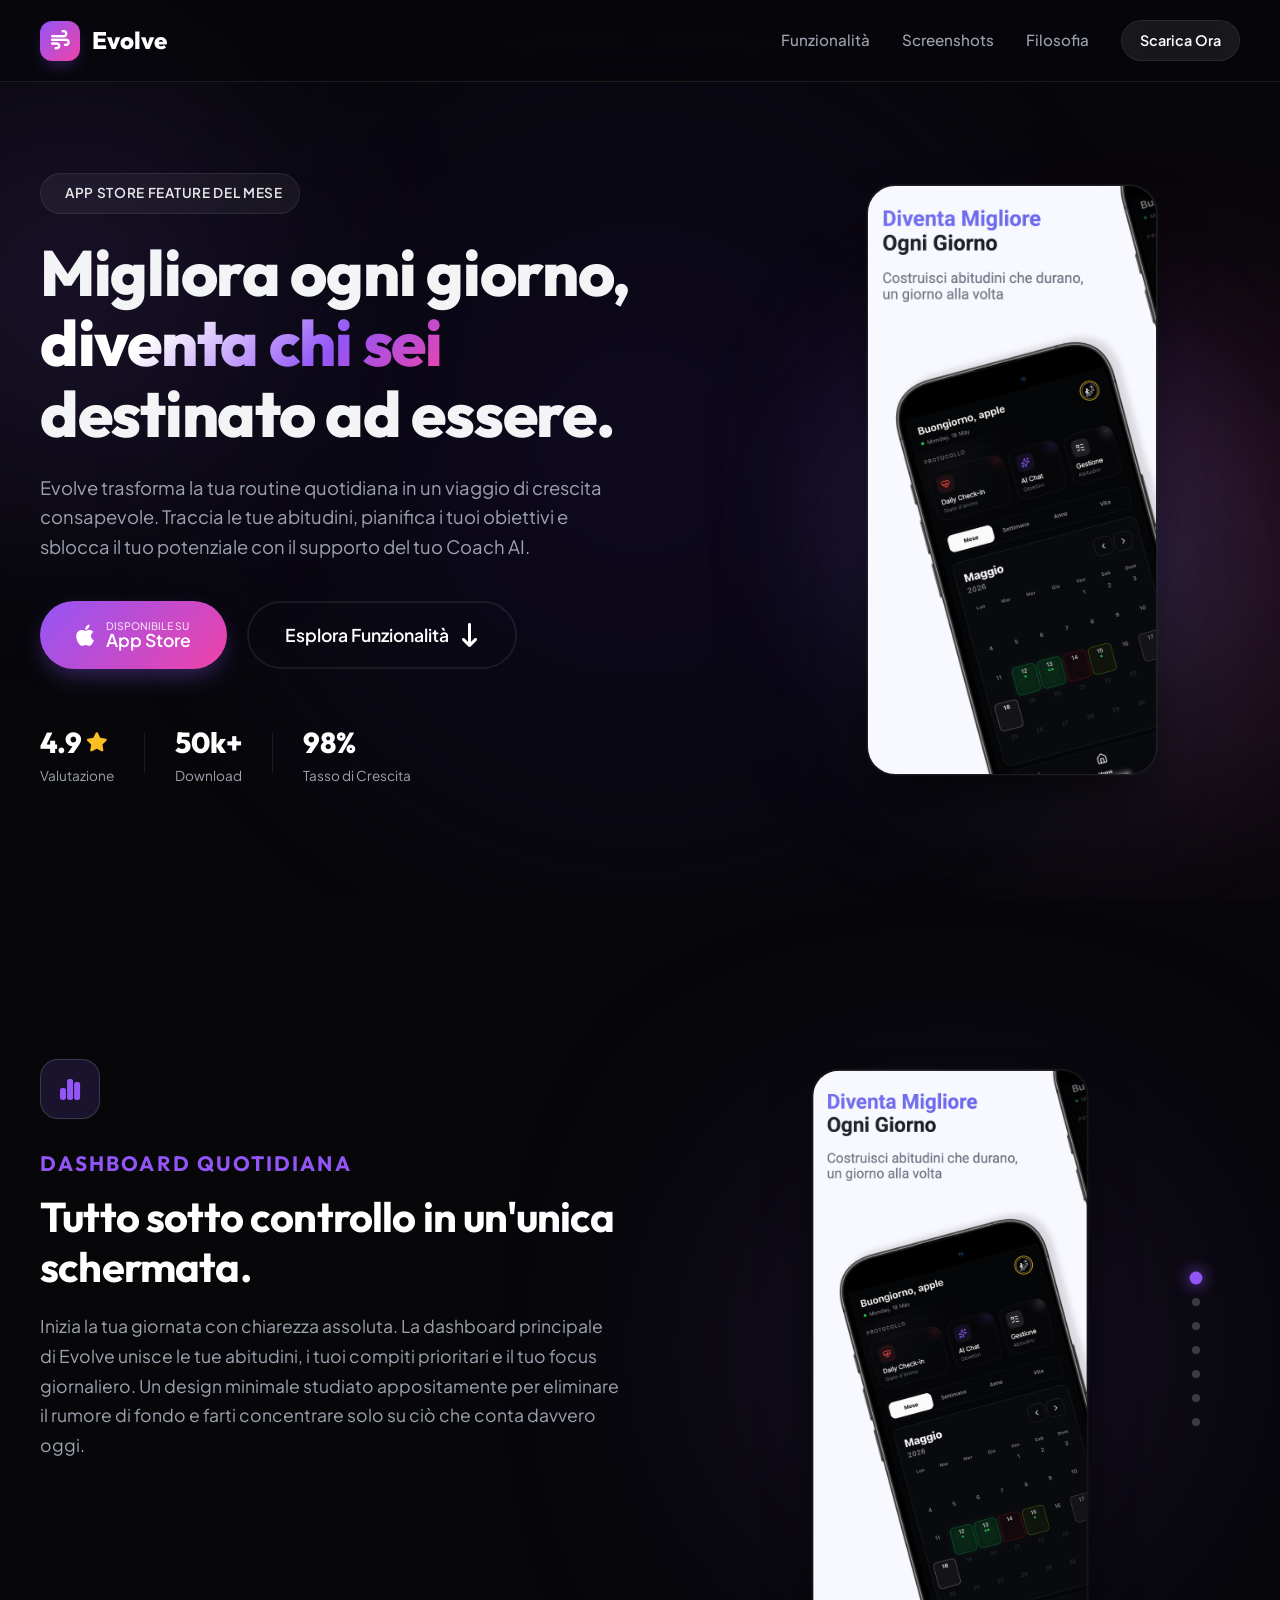
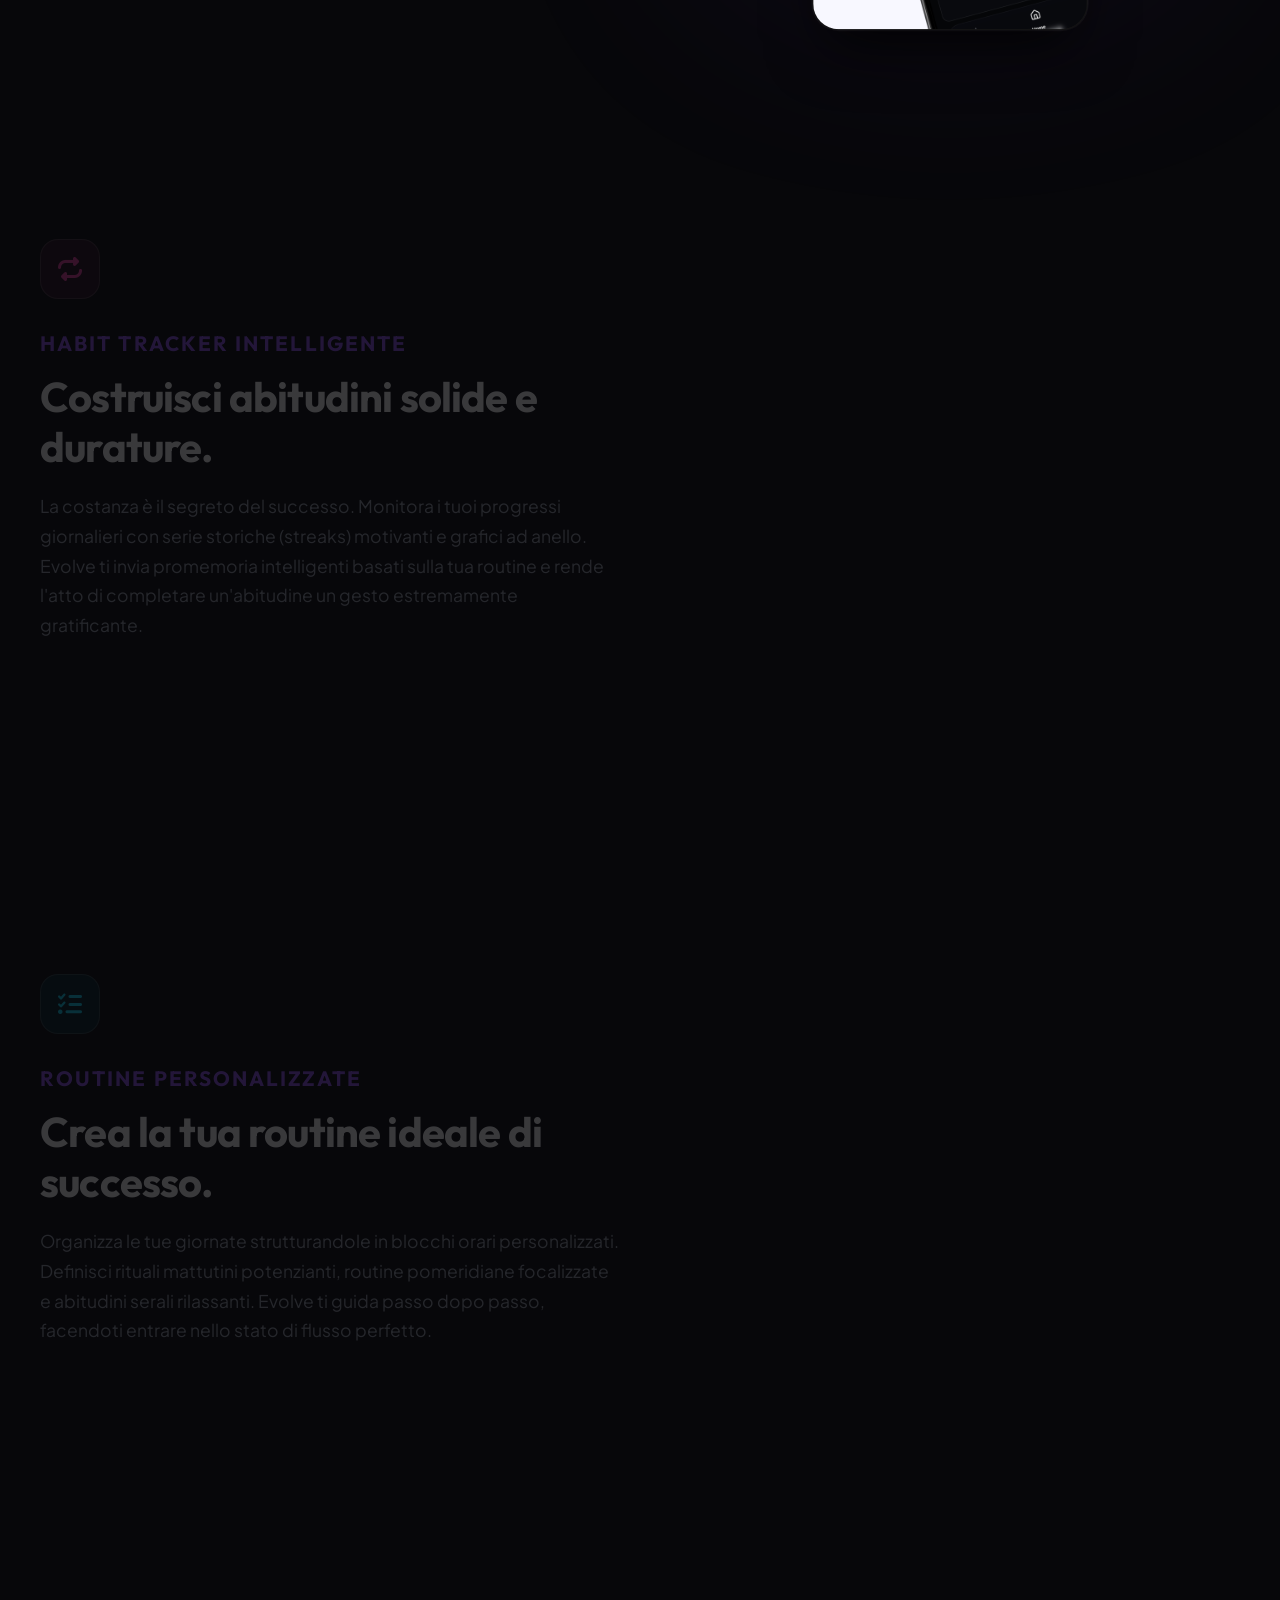
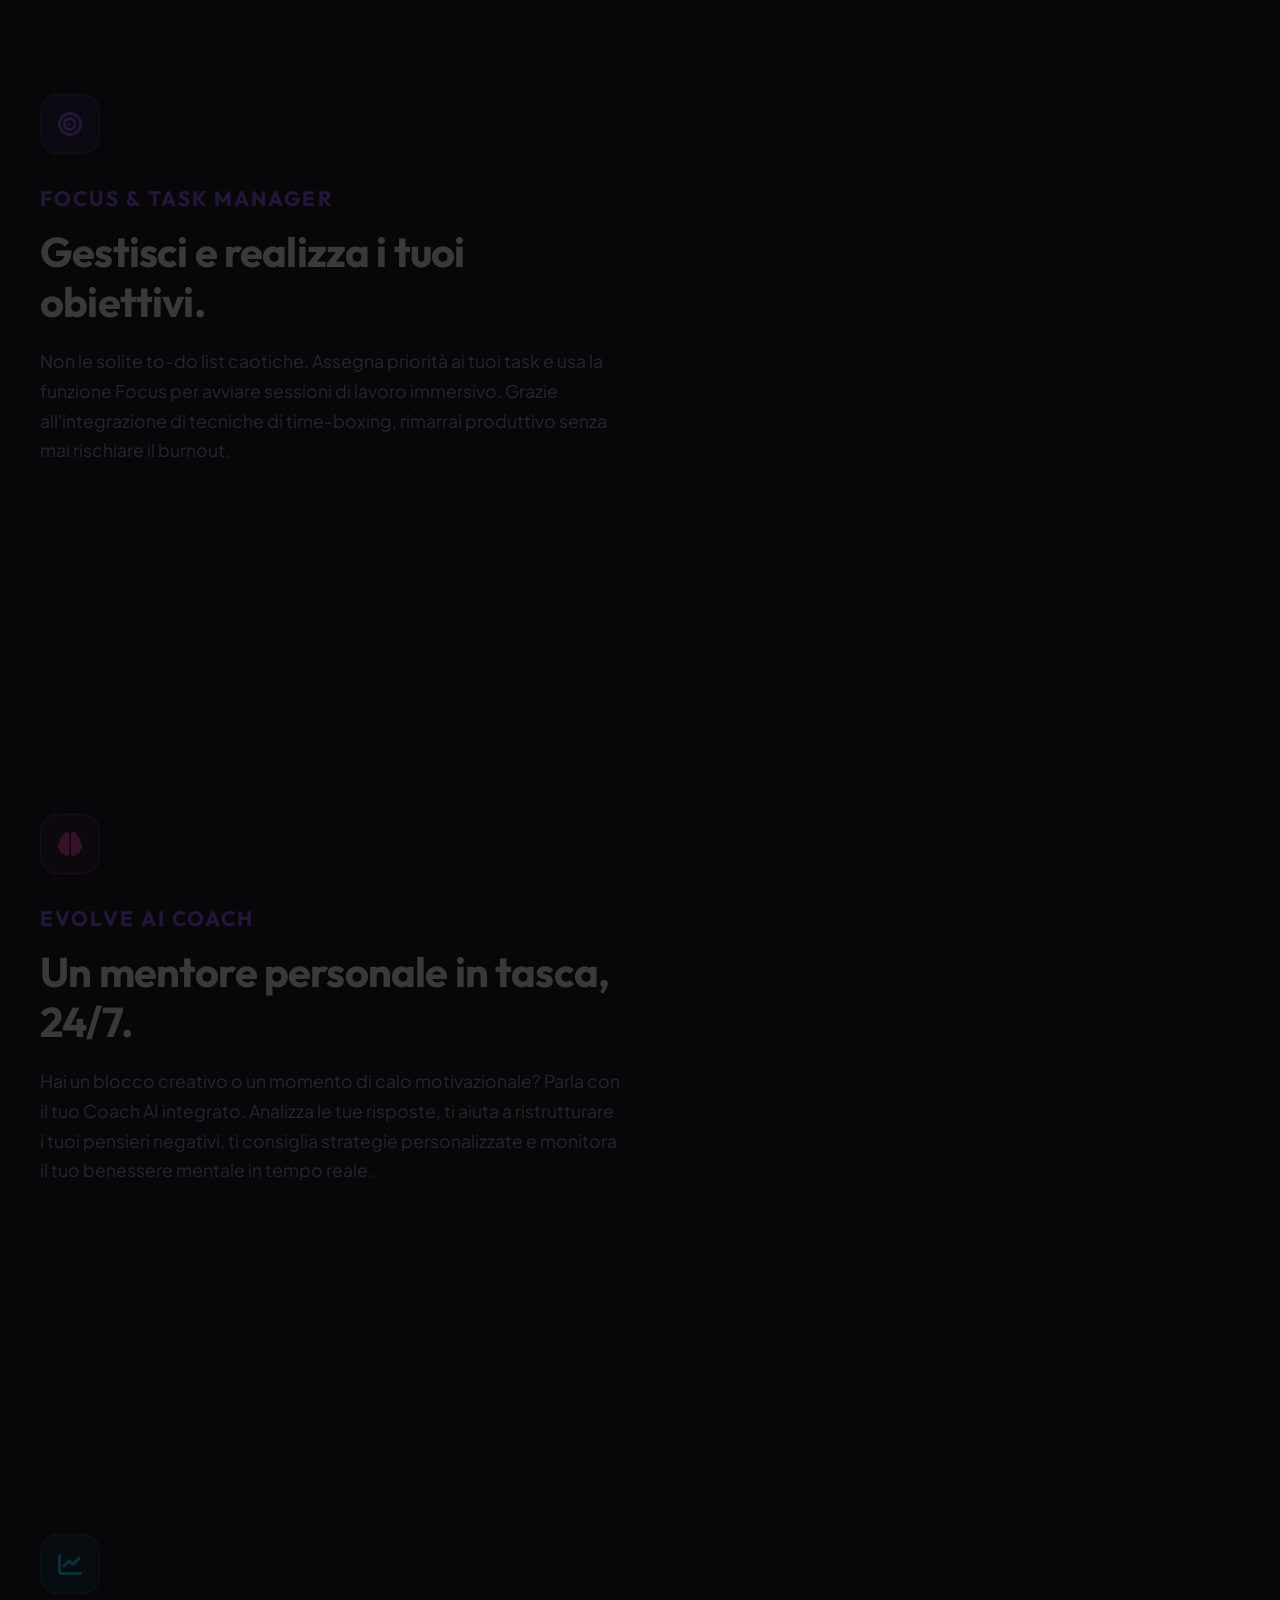
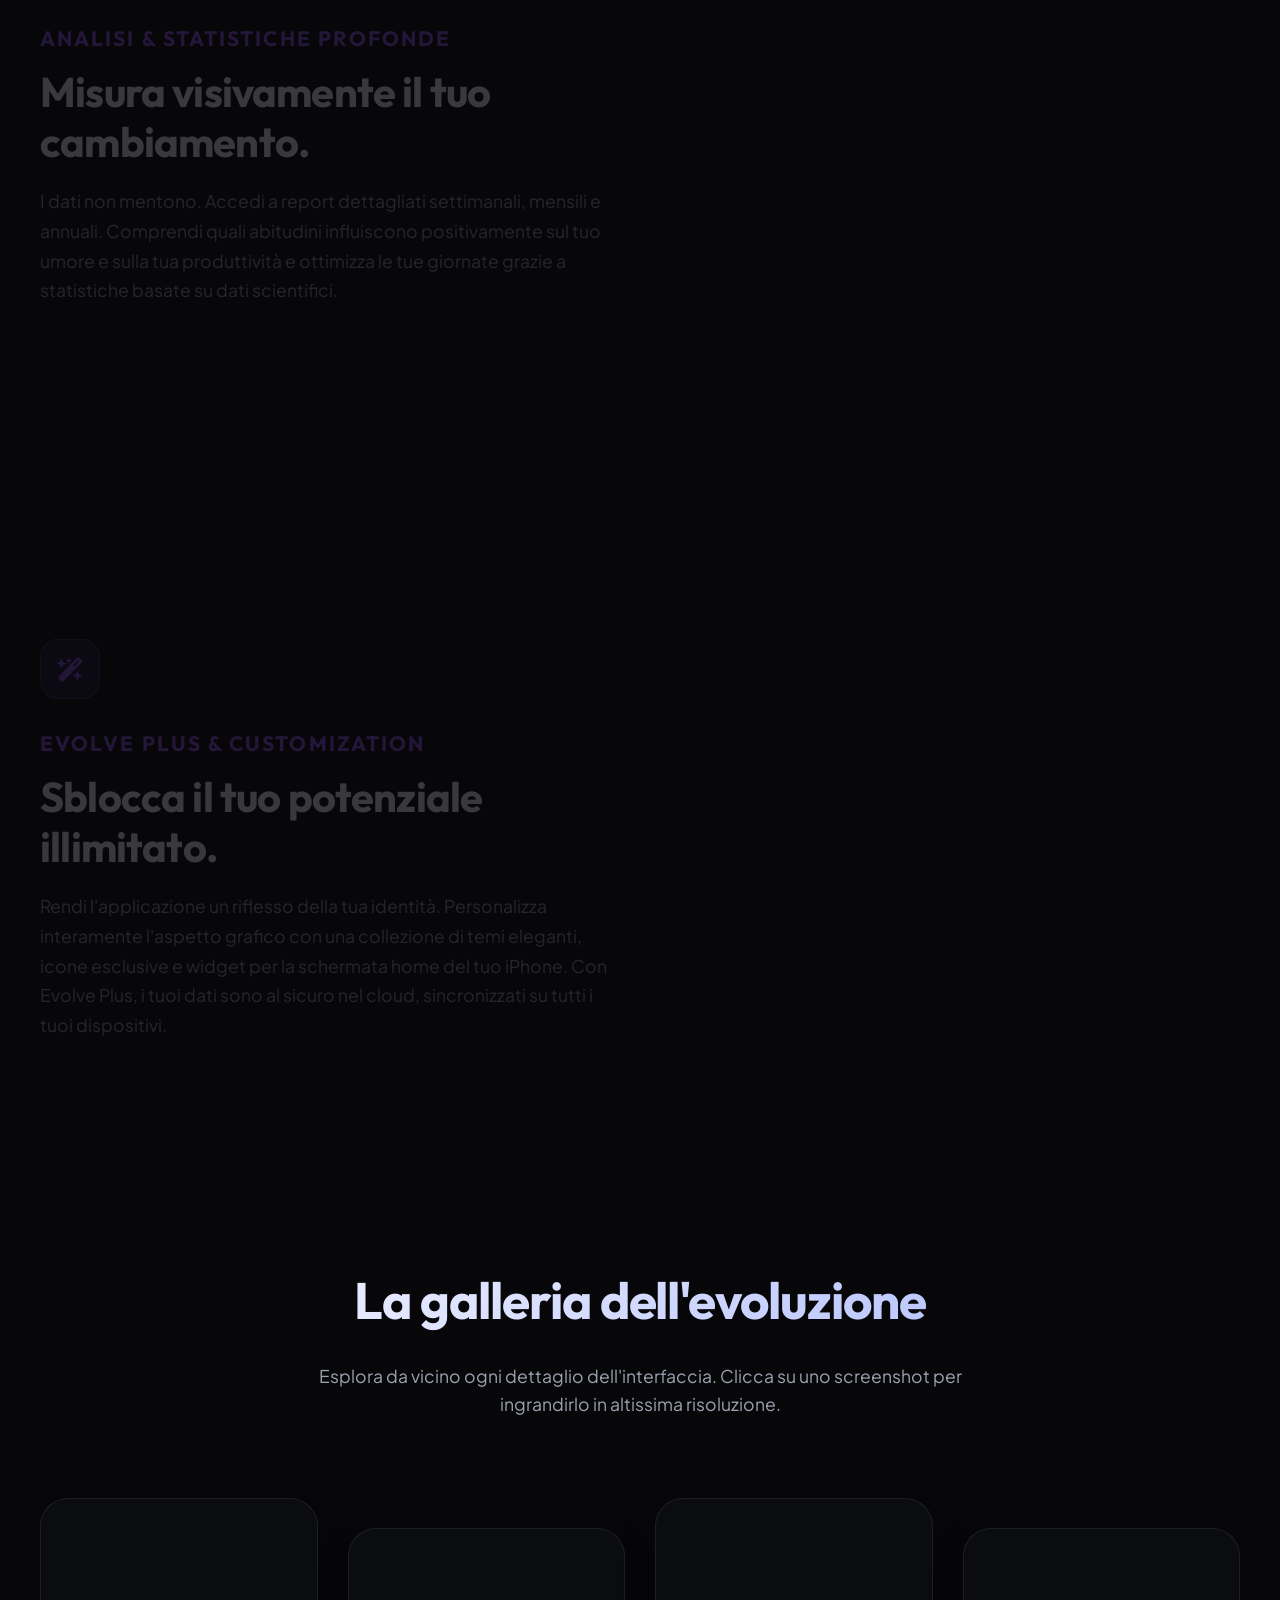
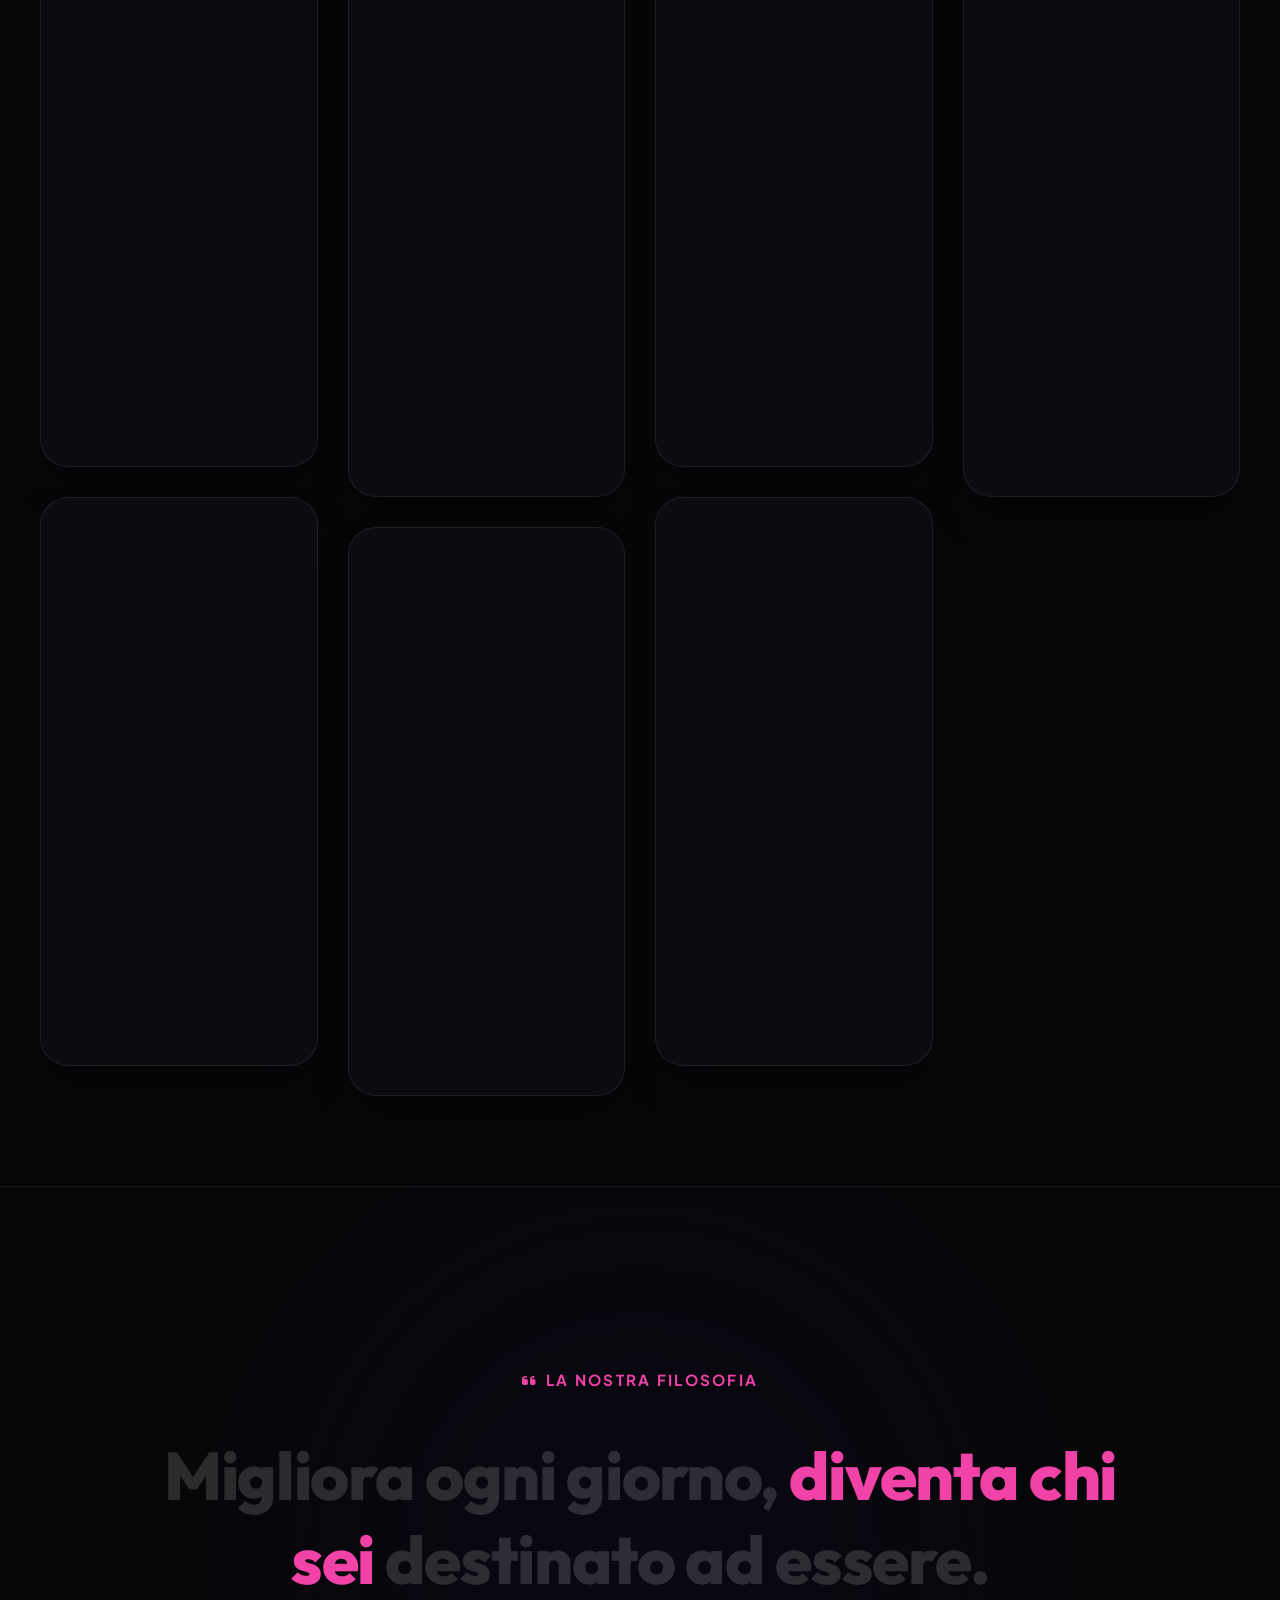
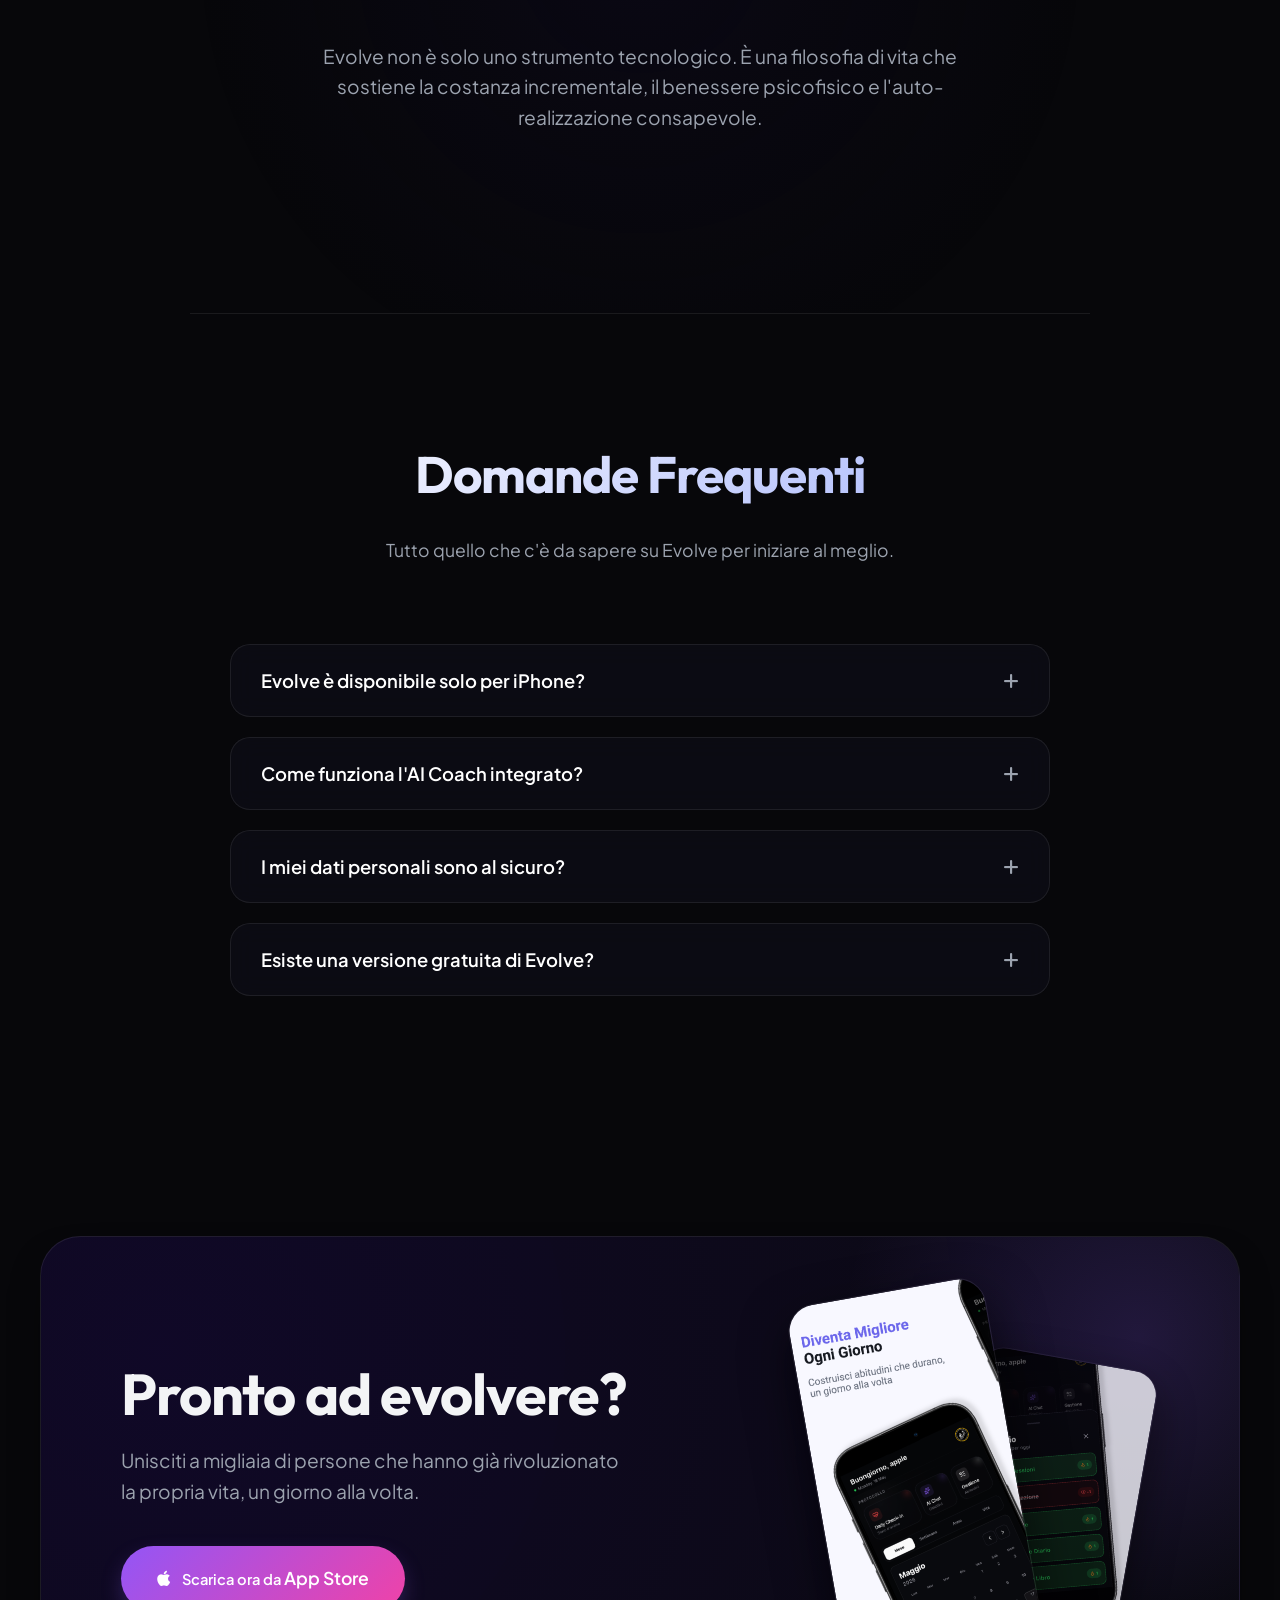
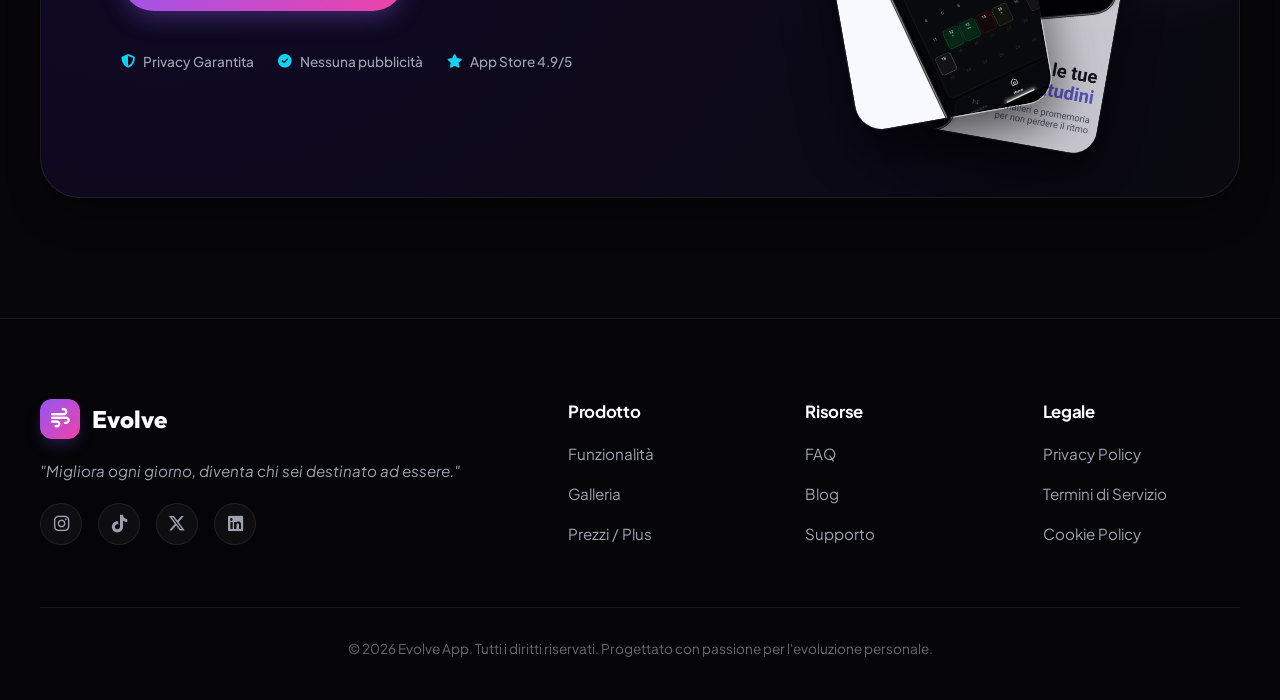
==== commit 58c81a25: "nuova bozza sito" ====
--- a/index.html
+++ b/index.html
@@ -3,655 +3,473 @@
 <head>
     <meta charset="UTF-8">
     <meta name="viewport" content="width=device-width, initial-scale=1.0">
-    <meta name="description" content="Evolve: lo strumento di crescita personale definitivo per iOS. Costruisci abitudini solide, traccia gli obiettivi e analizza benessere e produttività con un design minimale Apple-style.">
-    <meta name="keywords" content="abitudini, obiettivi, tracker, routine, streak, produttività, crescita, mindset, memento mori, mood tracking, benessere, ios app">
-    <meta name="author" content="Evolve App">
+    <title>Evolve - Migliora ogni giorno, diventa chi sei destinato ad essere</title>
     
-    <!-- Open Graph / Facebook -->
+    <!-- Meta Tags SEO -->
+    <meta name="description" content="Evolve è l'applicazione iPhone definitiva per il tracciamento delle abitudini, la crescita personale e l'ottimizzazione del proprio tempo. Realizza il tuo potenziale ogni giorno.">
+    <meta name="keywords" content="Evolve app, crescita personale, habit tracker, produttività iPhone, routine quotidiane, intelligenza artificiale coach, sviluppo personale">
+    <meta name="author" content="Evolve">
+    <meta property="og:title" content="Evolve - La tua crescita personale quotidiana">
+    <meta property="og:description" content="Migliora ogni giorno, diventa chi sei destinato ad essere. Traccia abitudini, organizza task e consulta il tuo coach AI.">
+    <meta property="og:image" content="iphone_img/01.png">
     <meta property="og:type" content="website">
-    <meta property="og:title" content="Evolve - Costruisci Routine e Cresci Ogni Giorno">
-    <meta property="og:description" content="Supera la procrastinazione e migliora te stesso un giorno alla volta. Interfaccia premium, statistiche avanzate, mood tracking e Memento Mori.">
-    <meta property="og:image" content="assets/og-image.jpg">
-
-    <!-- Twitter -->
-    <meta property="twitter:card" content="summary_large_image">
-    <meta property="twitter:title" content="Evolve - Daily Habits & Goals">
-    <meta property="twitter:description" content="Tracker di abitudini ed obiettivi Apple-style con algoritmo Wellness vs Output e visualizzatore Memento Mori.">
-
-    <title>Evolve - Build Routines & Grow Daily</title>
-
+    
     <!-- Google Fonts -->
     <link rel="preconnect" href="https://fonts.googleapis.com">
     <link rel="preconnect" href="https://fonts.gstatic.com" crossorigin>
-    <link href="https://fonts.googleapis.com/css2?family=Inter:wght@300;400;500;600;700&family=Outfit:wght@400;500;600;700;800&display=swap" rel="stylesheet">
-
-    <!-- Stylesheet -->
-    <link rel="stylesheet" href="styles.css">
+    <link href="https://fonts.googleapis.com/css2?family=Plus+Jakarta+Sans:wght@300;400;500;600;700;800&family=Outfit:wght@500;600;700;800;900&display=swap" rel="stylesheet">
+    
+    <!-- FontAwesome per icone moderne -->
+    <link rel="stylesheet" href="https://cdnjs.cloudflare.com/ajax/libs/font-awesome/6.4.0/css/all.min.css">
+    
+    <!-- Stili Custom -->
+    <link rel="stylesheet" href="style.css">
 </head>
 <body>
 
-    <!-- NAV BAR -->
-    <header class="navbar" id="main-header">
-        <div class="nav-container">
-            <a href="#" class="logo">
-                <svg class="logo-icon" viewBox="0 0 24 24" fill="none" xmlns="http://www.w3.org/2000/svg">
-                    <path d="M13 5L20 12L13 19M4 12H20" stroke="url(#logo-grad)" stroke-width="2.5" stroke-linecap="round" stroke-linejoin="round"/>
-                    <defs>
-                        <linearGradient id="logo-grad" x1="4" y1="12" x2="20" y2="12" gradientUnits="userSpaceOnUse">
-                            <stop stop-color="#3b82f6"/>
-                            <stop offset="1" stop-color="#10b981"/>
-                        </linearGradient>
-                    </defs>
-                </svg>
-                <span>Evolve</span>
+    <!-- Sfondo Animato Ambientale -->
+    <div class="ambient-glow" id="ambient-glow"></div>
+    <div class="gradient-ball ball-1"></div>
+    <div class="gradient-ball ball-2"></div>
+    <div class="gradient-ball ball-3"></div>
+
+    <!-- Header / Navigazione Glassmorphism -->
+    <header class="navbar">
+        <div class="navbar-container">
+            <a href="#" class="logo" id="nav-logo">
+                <span class="logo-icon"><i class="fa-solid fa-wind"></i></span>
+                <span class="logo-text">Evolve</span>
             </a>
             
-            <nav class="nav-links" id="nav-menu">
-                <a href="#features" class="nav-link">Caratteristiche</a>
-                <a href="#interactive-showcase" class="nav-link">Anteprima Live</a>
-                <a href="#insights-section" class="nav-link">Statistiche</a>
-                <a href="#memento-mori" class="nav-link">Memento Mori</a>
-                <a href="#pricing" class="nav-link">Premium</a>
-                <a href="#faq" class="nav-link">FAQ</a>
+            <nav class="nav-links">
+                <a href="#features" class="nav-link" id="link-features">Funzionalità</a>
+                <a href="#showcase" class="nav-link" id="link-showcase">Screenshots</a>
+                <a href="#philosophy" class="nav-link" id="link-philosophy">Filosofia</a>
+                <a href="#download" class="btn btn-secondary btn-sm" id="btn-nav-download">Scarica Ora</a>
             </nav>
-
-            <div class="nav-actions">
-                <a href="#download" class="btn btn-primary btn-sm">Scarica Ora</a>
-                <button class="mobile-toggle" id="menu-toggle" aria-label="Apri menu">
-                    <span class="bar"></span>
-                    <span class="bar"></span>
-                    <span class="bar"></span>
-                </button>
-            </div>
+            
+            <button class="mobile-menu-toggle" id="menu-toggle" aria-label="Apri menu">
+                <span class="bar"></span>
+                <span class="bar"></span>
+                <span class="bar"></span>
+            </button>
         </div>
     </header>
 
-    <!-- HERO SECTION -->
-    <section class="hero" id="hero-section">
-        <div class="hero-bg-glow"></div>
-        <div class="container hero-container">
+    <!-- Menu Mobile Mobile Overlay -->
+    <div class="mobile-menu" id="mobile-menu">
+        <nav class="mobile-nav-links">
+            <a href="#features" class="mobile-link" id="mob-link-features">Funzionalità</a>
+            <a href="#showcase" class="mobile-link" id="mob-link-showcase">Screenshots</a>
+            <a href="#philosophy" class="mobile-link" id="mob-link-philosophy">Filosofia</a>
+            <a href="#download" class="btn btn-primary" id="mob-btn-download">Scarica Evolve</a>
+        </nav>
+    </div>
+
+    <!-- Sezione HERO -->
+    <section class="hero" id="hero">
+        <div class="hero-container">
             <div class="hero-content">
-                <div class="badge-container">
-                    <span class="hero-badge">✨ Novità: Memento Mori Widget</span>
-                </div>
-                <h1 class="hero-title">Migliora ogni giorno, diventa chi sei <span class="gradient-text">destinato ad essere.</span></h1>
-                <p class="hero-subtitle">Costruisci abitudini solide, definisci obiettivi chiari e analizza il tuo percorso quotidiano con un'applicazione minimale, Apple-style e priva di distrazioni.</p>
-                
-                <div class="hero-actions">
-                    <a href="#download" class="btn btn-primary btn-lg">
-                        <svg class="btn-icon" viewBox="0 0 24 24" fill="currentColor" xmlns="http://www.w3.org/2000/svg">
-                            <path d="M18.71 19.5C17.88 20.74 17 21.95 15.66 22C14.32 22.05 13.89 21.24 12.37 21.24C10.84 21.24 10.37 21.97 9.1 22C7.79 22.05 6.8 20.68 5.96 19.48C4.25 17 2.94 12.45 4.7 9.39C5.57 7.87 7.13 6.91 8.82 6.88C10.1 6.86 11.32 7.75 12.11 7.75C12.89 7.75 14.37 6.68 15.92 6.84C16.57 6.87 18.39 7.1 19.56 8.82C19.47 8.88 17.39 10.1 17.41 12.63C17.44 15.65 20.06 16.66 20.1 16.67C20.08 16.74 19.67 18.11 18.71 19.5ZM15.97 4.17C16.63 3.37 17.07 2.28 16.95 1C15.85 1.04 14.51 1.73 13.73 2.64C13.07 3.41 12.49 4.52 12.64 5.78C13.87 5.87 15.12 5.17 15.97 4.17Z"/>
-                        </svg>
-                        Scarica su App Store
+                <div class="badge" id="hero-badge">
+                    <span class="badge-icon"><i class="fa-solid fa-sparkles"></i></span>
+                    <span class="badge-text">App Store Feature del Mese</span>
+                </div>
+                <h1 class="hero-title" id="hero-main-title">
+                    Migliora ogni giorno, <br>
+                    <span class="text-gradient">diventa chi sei</span> <br>
+                    destinato ad essere.
+                </h1>
+                <p class="hero-subtitle" id="hero-sub">
+                    Evolve trasforma la tua routine quotidiana in un viaggio di crescita consapevole. Traccia le tue abitudini, pianifica i tuoi obiettivi e sblocca il tuo potenziale con il supporto del tuo Coach AI.
+                </p>
+                <div class="hero-buttons" id="hero-ctas">
+                    <a href="#download" class="btn btn-primary btn-lg" id="btn-hero-appstore">
+                        <i class="fa-brands fa-apple"></i>
+                        <span>
+                            <small>Disponibile su</small>
+                            App Store
+                        </span>
                     </a>
-                    <a href="#interactive-showcase" class="btn btn-secondary btn-lg">Esplora le Funzioni</a>
-                </div>
-                
-                <div class="hero-stats-row">
-                    <div class="hero-stat-item">
-                        <span class="stat-num">5.0 ★</span>
-                        <span class="stat-label">Valutazione</span>
-                    </div>
-                    <div class="hero-stat-item">
-                        <span class="stat-num">100%</span>
-                        <span class="stat-label">Senza Pubblicità</span>
-                    </div>
-                    <div class="hero-stat-item">
-                        <span class="stat-num">Sicuro</span>
-                        <span class="stat-label">Sincronizzazione Cloud</span>
-                    </div>
-                </div>
-            </div>
-
-            <!-- HERO STYLIZED IPHONE MOCKUP -->
-            <div class="hero-mockup-wrapper">
+                    <a href="#features" class="btn btn-outline btn-lg" id="btn-hero-explore">
+                        Esplora Funzionalità <i class="fa-solid fa-arrow-down-long"></i>
+                    </a>
+                </div>
+                
+                <div class="hero-stats" id="hero-rating-stats">
+                    <div class="stat-item">
+                        <span class="stat-val">4.9<i class="fa-solid fa-star text-star"></i></span>
+                        <span class="stat-lbl">Valutazione</span>
+                    </div>
+                    <div class="stat-divider"></div>
+                    <div class="stat-item">
+                        <span class="stat-val">50k+</span>
+                        <span class="stat-lbl">Download</span>
+                    </div>
+                    <div class="stat-divider"></div>
+                    <div class="stat-item">
+                        <span class="stat-val">98%</span>
+                        <span class="stat-lbl">Tasso di Crescita</span>
+                    </div>
+                </div>
+            </div>
+            
+            <div class="hero-visual" id="hero-visual-phone">
                 <div class="phone-glow"></div>
-                <div class="iphone-mockup" id="hero-iphone">
-                    <!-- Hardware details -->
-                    <div class="iphone-border"></div>
-                    <div class="iphone-screen">
-                        <div class="dynamic-island"></div>
-                        <div class="iphone-status-bar">
-                            <span class="time" id="iphone-time">09:41</span>
-                            <div class="status-icons">
-                                <svg class="icon-wifi" viewBox="0 0 24 24" fill="currentColor" width="14" height="14"><path d="M12 21a2 2 0 1 1-4 0 2 2 0 0 1 4 0zm8-7.5a11 11 0 0 0-16 0 1.5 1.5 0 0 0 2.1 2.1 8 8 0 0 1 11.8 0 1.5 1.5 0 0 0 2.1-2.1zm3.5-3.5a16 16 0 0 0-23 0 1.5 1.5 0 0 0 2.1 2.1 13 13 0 0 1 18.8 0 1.5 1.5 0 0 0 2.1-2.1z"/></svg>
-                                <svg class="icon-battery" viewBox="0 0 24 24" fill="currentColor" width="16" height="16"><path d="M17 5H3a3 3 0 0 0-3 3v8a3 3 0 0 0 3 3h14a3 3 0 0 0 3-3V8a3 3 0 0 0-3-3zm4 4v6h1.5a1.5 1.5 0 0 0 1.5-1.5v-3A1.5 1.5 0 0 0 21 9z"/></svg>
-                            </div>
-                        </div>
-                        
-                        <!-- Real App Store Screenshot (Dashboard Home) -->
-                        <img src="iphone_img/01.png" alt="Evolve Dashboard - App Store Screenshot" class="app-screenshot">
-                        
-                        <!-- Specular Shine Reflection Layer -->
-                        <div class="specular-shine"></div>
-
-                        <!-- iPhone Home Indicator -->
-                        <div class="home-indicator"></div>
-                    </div>
-                </div>
-            </div>
-        </div>
-    </section>
-
-    <!-- CORE FEATURES SECTION -->
-    <section class="features" id="features">
-        <div class="container">
+                <!-- Screenshot Hero con 3D Tilt -->
+                <div class="iphone-container-tilt" id="hero-phone-tilt">
+                    <div class="screenshot-showcase">
+                        <img src="iphone_img/01.png" alt="Evolve App Dashboard" class="phone-screen-img active">
+                        <div class="iphone-glare"></div>
+                    </div>
+                </div>
+            </div>
+        </div>
+    </section>
+
+    <!-- Sezione SCROLL ANIMATION (Showcase delle Funzionalità) -->
+    <section class="features-scroll" id="features">
+        <div class="features-scroll-wrapper">
+            
+            <!-- Lato Sinistro: Testo che scorre -->
+            <div class="features-text-container">
+                
+                <!-- Feature 1 -->
+                <div class="feature-text-block active" data-index="1" id="feature-1">
+                    <div class="feature-icon-wrapper block-1"><i class="fa-solid fa-chart-simple"></i></div>
+                    <h2>Dashboard Quotidiana</h2>
+                    <h3>Tutto sotto controllo in un'unica schermata.</h3>
+                    <p>Inizia la tua giornata con chiarezza assoluta. La dashboard principale di Evolve unisce le tue abitudini, i tuoi compiti prioritari e il tuo focus giornaliero. Un design minimale studiato appositamente per eliminare il rumore di fondo e farti concentrare solo su ciò che conta davvero oggi.</p>
+                </div>
+                
+                <!-- Feature 2 -->
+                <div class="feature-text-block" data-index="2" id="feature-2">
+                    <div class="feature-icon-wrapper block-2"><i class="fa-solid fa-repeat"></i></div>
+                    <h2>Habit Tracker Intelligente</h2>
+                    <h3>Costruisci abitudini solide e durature.</h3>
+                    <p>La costanza è il segreto del successo. Monitora i tuoi progressi giornalieri con serie storiche (streaks) motivanti e grafici ad anello. Evolve ti invia promemoria intelligenti basati sulla tua routine e rende l'atto di completare un'abitudine un gesto estremamente gratificante.</p>
+                </div>
+                
+                <!-- Feature 3 -->
+                <div class="feature-text-block" data-index="3" id="feature-3">
+                    <div class="feature-icon-wrapper block-3"><i class="fa-solid fa-list-check"></i></div>
+                    <h2>Routine Personalizzate</h2>
+                    <h3>Crea la tua routine ideale di successo.</h3>
+                    <p>Organizza le tue giornate strutturandole in blocchi orari personalizzati. Definisci rituali mattutini potenzianti, routine pomeridiane focalizzate e abitudini serali rilassanti. Evolve ti guida passo dopo passo, facendoti entrare nello stato di flusso perfetto.</p>
+                </div>
+                
+                <!-- Feature 4 -->
+                <div class="feature-text-block" data-index="4" id="feature-4">
+                    <div class="feature-icon-wrapper block-4"><i class="fa-solid fa-bullseye"></i></div>
+                    <h2>Focus & Task Manager</h2>
+                    <h3>Gestisci e realizza i tuoi obiettivi.</h3>
+                    <p>Non le solite to-do list caotiche. Assegna priorità ai tuoi task e usa la funzione Focus per avviare sessioni di lavoro immersivo. Grazie all'integrazione di tecniche di time-boxing, rimarrai produttivo senza mai rischiare il burnout.</p>
+                </div>
+                
+                <!-- Feature 5 -->
+                <div class="feature-text-block" data-index="5" id="feature-5">
+                    <div class="feature-icon-wrapper block-5"><i class="fa-solid fa-brain"></i></div>
+                    <h2>Evolve AI Coach</h2>
+                    <h3>Un mentore personale in tasca, 24/7.</h3>
+                    <p>Hai un blocco creativo o un momento di calo motivazionale? Parla con il tuo Coach AI integrato. Analizza le tue risposte, ti aiuta a ristrutturare i tuoi pensieri negativi, ti consiglia strategie personalizzate e monitora il tuo benessere mentale in tempo reale.</p>
+                </div>
+                
+                <!-- Feature 6 -->
+                <div class="feature-text-block" data-index="6" id="feature-6">
+                    <div class="feature-icon-wrapper block-6"><i class="fa-solid fa-chart-line"></i></div>
+                    <h2>Analisi & Statistiche Profonde</h2>
+                    <h3>Misura visivamente il tuo cambiamento.</h3>
+                    <p>I dati non mentono. Accedi a report dettagliati settimanali, mensili e annuali. Comprendi quali abitudini influiscono positivamente sul tuo umore e sulla tua produttività e ottimizza le tue giornate grazie a statistiche basate su dati scientifici.</p>
+                </div>
+                
+                <!-- Feature 7 -->
+                <div class="feature-text-block" data-index="7" id="feature-7">
+                    <div class="feature-icon-wrapper block-7"><i class="fa-solid fa-wand-magic-sparkles"></i></div>
+                    <h2>Evolve Plus & Customization</h2>
+                    <h3>Sblocca il tuo potenziale illimitato.</h3>
+                    <p>Rendi l'applicazione un riflesso della tua identità. Personalizza interamente l'aspetto grafico con una collezione di temi eleganti, icone esclusive e widget per la schermata home del tuo iPhone. Con Evolve Plus, i tuoi dati sono al sicuro nel cloud, sincronizzati su tutti i tuoi dispositivi.</p>
+                </div>
+                
+            </div>
+            
+            <!-- Lato Destro: Screenshot Sticky con le immagini che cambiano -->
+            <div class="features-phone-container">
+                <div class="sticky-phone-wrapper">
+                    <div class="dynamic-glow-bg" id="dynamic-glow-bg"></div>
+                    <div class="screenshot-showcase" id="scroll-iphone">
+                        <img src="iphone_img/01.png" alt="Evolve Screen 01" class="scroll-screen-img active" data-index="1">
+                        <img src="iphone_img/02.png" alt="Evolve Screen 02" class="scroll-screen-img" data-index="2">
+                        <img src="iphone_img/03.png" alt="Evolve Screen 03" class="scroll-screen-img" data-index="3">
+                        <img src="iphone_img/04.png" alt="Evolve Screen 04" class="scroll-screen-img" data-index="4">
+                        <img src="iphone_img/05.png" alt="Evolve Screen 05" class="scroll-screen-img" data-index="5">
+                        <img src="iphone_img/06.png" alt="Evolve Screen 06" class="scroll-screen-img" data-index="6">
+                        <img src="iphone_img/07.png" alt="Evolve Screen 07" class="scroll-screen-img" data-index="7">
+                        <div class="iphone-glare"></div>
+                    </div>
+                    
+                    <!-- Indicatori di Progresso laterali al telefono -->
+                    <div class="scroll-progress-indicator">
+                        <div class="progress-dot active" data-index="1"></div>
+                        <div class="progress-dot" data-index="2"></div>
+                        <div class="progress-dot" data-index="3"></div>
+                        <div class="progress-dot" data-index="4"></div>
+                        <div class="progress-dot" data-index="5"></div>
+                        <div class="progress-dot" data-index="6"></div>
+                        <div class="progress-dot" data-index="7"></div>
+                    </div>
+                </div>
+            </div>
+            
+        </div>
+    </section>
+
+    <!-- Sezione INTERACTIVE GRID / GALLERY -->
+    <section class="gallery-section" id="showcase">
+        <div class="section-header">
+            <h2 class="section-title">La galleria dell'evoluzione</h2>
+            <p class="section-subtitle">Esplora da vicino ogni dettaglio dell'interfaccia. Clicca su uno screenshot per ingrandirlo in altissima risoluzione.</p>
+        </div>
+        
+        <div class="gallery-grid" id="interactive-gallery">
+            <div class="gallery-card" data-index="1">
+                <div class="gallery-card-glow"></div>
+                <div class="gallery-card-inner">
+                    <img src="iphone_img/01.png" alt="Dashboard Evolve">
+                    <div class="gallery-card-overlay">
+                        <span class="card-tag">Dashboard</span>
+                        <h4>Focus Quotidiano</h4>
+                    </div>
+                </div>
+            </div>
+            <div class="gallery-card" data-index="2">
+                <div class="gallery-card-glow"></div>
+                <div class="gallery-card-inner">
+                    <img src="iphone_img/02.png" alt="Habit Tracker Evolve">
+                    <div class="gallery-card-overlay">
+                        <span class="card-tag">Habits</span>
+                        <h4>Tracciamento Continuo</h4>
+                    </div>
+                </div>
+            </div>
+            <div class="gallery-card" data-index="3">
+                <div class="gallery-card-glow"></div>
+                <div class="gallery-card-inner">
+                    <img src="iphone_img/03.png" alt="Routines Evolve">
+                    <div class="gallery-card-overlay">
+                        <span class="card-tag">Routine</span>
+                        <h4>Blocchi di Tempo</h4>
+                    </div>
+                </div>
+            </div>
+            <div class="gallery-card" data-index="4">
+                <div class="gallery-card-glow"></div>
+                <div class="gallery-card-inner">
+                    <img src="iphone_img/04.png" alt="Focus Evolve">
+                    <div class="gallery-card-overlay">
+                        <span class="card-tag">Tasks</span>
+                        <h4>Lavoro Immersivo</h4>
+                    </div>
+                </div>
+            </div>
+            <div class="gallery-card" data-index="5">
+                <div class="gallery-card-glow"></div>
+                <div class="gallery-card-inner">
+                    <img src="iphone_img/05.png" alt="AI Coach Evolve">
+                    <div class="gallery-card-overlay">
+                        <span class="card-tag">AI Assistant</span>
+                        <h4>Coaching Mentale</h4>
+                    </div>
+                </div>
+            </div>
+            <div class="gallery-card" data-index="6">
+                <div class="gallery-card-glow"></div>
+                <div class="gallery-card-inner">
+                    <img src="iphone_img/06.png" alt="Analytics Evolve">
+                    <div class="gallery-card-overlay">
+                        <span class="card-tag">Analytics</span>
+                        <h4>Statistiche di Crescita</h4>
+                    </div>
+                </div>
+            </div>
+            <div class="gallery-card" data-index="7">
+                <div class="gallery-card-glow"></div>
+                <div class="gallery-card-inner">
+                    <img src="iphone_img/07.png" alt="Themes Evolve">
+                    <div class="gallery-card-overlay">
+                        <span class="card-tag">Custom</span>
+                        <h4>Temi e Widget</h4>
+                    </div>
+                </div>
+            </div>
+        </div>
+    </section>
+
+    <!-- Modal per Zoom Screenshots (Lightbox) -->
+    <div class="lightbox" id="lightbox">
+        <button class="lightbox-close" id="lightbox-close" aria-label="Chiudi galleria"><i class="fa-solid fa-xmark"></i></button>
+        <button class="lightbox-nav prev" id="lightbox-prev" aria-label="Precedente"><i class="fa-solid fa-chevron-left"></i></button>
+        <div class="lightbox-content">
+            <img src="" alt="Zoomed Screenshot" id="lightbox-img">
+            <div class="lightbox-caption" id="lightbox-caption">Dettaglio Screenshot</div>
+        </div>
+        <button class="lightbox-nav next" id="lightbox-next" aria-label="Successivo"><i class="fa-solid fa-chevron-right"></i></button>
+    </div>
+
+    <!-- Sezione FILOSOFIA / MOTTO (Kinetic Scroll Typography) -->
+    <section class="philosophy-section" id="philosophy">
+        <div class="philosophy-container">
+            <div class="philosophy-badge"><i class="fa-solid fa-quote-left"></i> La nostra Filosofia</div>
+            <h2 class="philosophy-text" id="philosophy-trigger">
+                <!-- Verrà divisa in parole con JS per l'animazione di scorrimento -->
+                <span class="word">Migliora</span> 
+                <span class="word">ogni</span> 
+                <span class="word">giorno,</span> 
+                <span class="word text-accent">diventa</span> 
+                <span class="word text-accent">chi</span> 
+                <span class="word text-accent">sei</span> 
+                <span class="word">destinato</span> 
+                <span class="word">ad</span> 
+                <span class="word">essere.</span>
+            </h2>
+            <p class="philosophy-sub">Evolve non è solo uno strumento tecnologico. È una filosofia di vita che sostiene la costanza incrementale, il benessere psicofisico e l'auto-realizzazione consapevole.</p>
+        </div>
+    </section>
+
+    <!-- Sezione FAQ (Fisarmonica Interattiva) -->
+    <section class="faq-section" id="faq">
+        <div class="faq-container">
             <div class="section-header">
-                <span class="section-tag">Caratteristiche uniche</span>
-                <h2 class="section-title">Progettato per la crescita, <span class="gradient-text">raffinato per iOS</span></h2>
-                <p class="section-subtitle">Dimentica i complessi fogli di calcolo o i tracker caotici. Evolve unisce design minimale e algoritmi di livello scientifico per dare direzione e costanza alle tue giornate.</p>
-            </div>
-
-            <div class="features-grid">
-                <!-- Feature Card 1 -->
-                <div class="feature-card animate-on-scroll">
-                    <div class="feature-icon-wrapper">
-                        <svg viewBox="0 0 24 24" fill="none" stroke="currentColor" stroke-width="2"><path d="M22 11.08V12a10 10 0 1 1-5.93-9.14M22 4L12 14.01l-3-3" stroke-linecap="round" stroke-linejoin="round"/></svg>
-                    </div>
-                    <h3>Tracciamento Abitudini Apple-Style</h3>
-                    <p>Configura i tuoi traguardi visivamente con grafiche splendide. Ricevi notifiche interattive ed eseguibili direttamente dalla schermata di blocco di iOS, senza dover aprire l'applicazione.</p>
-                    <ul class="feature-bullets">
-                        <li>Notifiche push flessibili e singole</li>
-                        <li>Registrazione immediata da blocco schermo</li>
-                        <li>Streak dinamiche ed andamenti annuali</li>
-                    </ul>
-                </div>
-
-                <!-- Feature Card 2 -->
-                <div class="feature-card animate-on-scroll">
-                    <div class="feature-icon-wrapper">
-                        <svg viewBox="0 0 24 24" fill="none" stroke="currentColor" stroke-width="2"><circle cx="12" cy="12" r="10"/><path d="M12 2v20M17 5H9.5a3.5 3.5 0 0 0 0 7h5a3.5 3.5 0 0 1 0 7H6" stroke-linecap="round" stroke-linejoin="round"/></svg>
-                    </div>
-                    <h3>Obiettivi Chiari e Mappe Radar</h3>
-                    <p>Suddividi i macro-obiettivi in piccoli step realizzabili. Visualizza l'equilibrio complessivo della tua vita grazie a innovativi grafici radar che bilanciano le tue diverse aree di crescita.</p>
-                    <ul class="feature-bullets">
-                        <li>Scomposizione in sotto-obiettivi</li>
-                        <li>Grafici radar per bilanciare le aree di vita</li>
-                        <li>Storico delle performance e stagionalità</li>
-                    </ul>
-                </div>
-
-                <!-- Feature Card 3 -->
-                <div class="feature-card animate-on-scroll">
-                    <div class="feature-icon-wrapper">
-                        <svg viewBox="0 0 24 24" fill="none" stroke="currentColor" stroke-width="2"><path d="M21.21 15.89A10 10 0 1 1 8 2.83M22 2v6h-6M22 2l-7.6 7.6" stroke-linecap="round" stroke-linejoin="round"/></svg>
-                    </div>
-                    <h3>Analisi Statistica di Livello Scientifico</h3>
-                    <p>Il nostro algoritmo proprietario correla il tuo benessere emotivo (Mood) con la tua produttività giornaliera (Output), aiutandoti ad identificare la routine ideale per evitare il burnout.</p>
-                    <ul class="feature-bullets">
-                        <li>Algoritmo Wellness vs Output</li>
-                        <li>Motore di analisi delle correlazioni</li>
-                        <li>Avvisi predittivi di rischio interruzione serie</li>
-                    </ul>
-                </div>
-            </div>
-    </section>
-
-    <!-- STICKY SCROLL COVERFLOW PRESENTATION SHOWCASE -->
-    <section class="scroll-showcase-section" id="interactive-showcase">
-        <div class="scroll-showcase-sticky">
-            <div class="scroll-showcase-header">
-                <span class="section-tag">Showcase Interattivo</span>
-                <h2 class="section-title">Esplora l'Interfaccia <span class="gradient-text">Evolve</span></h2>
-                <p class="section-subtitle">Scorri verso il basso per sfogliare l'applicazione in una straordinaria presentazione 3D fluida.</p>
-            </div>
-            
-            <div class="coverflow-viewport">
-                <div class="coverflow-track" id="coverflow-track">
-                    <!-- Slide 1: Dashboard -->
-                    <div class="coverflow-slide" data-index="0">
-                        <div class="slide-phone-frame">
-                            <div class="iphone-bezel-wrapper">
-                                <div class="iphone-micro-island"></div>
-                                <img src="iphone_img/01.png" alt="Evolve Dashboard" class="slide-img">
-                                <div class="slide-shine"></div>
-                            </div>
-                        </div>
-                        <div class="slide-caption">
-                            <h3>Dashboard Giornaliera</h3>
-                            <p>Le tue abitudini quotidiane, il tracking delle serie e i progressi ad anello, in un'interfaccia premium che rispetta la tua attenzione.</p>
-                        </div>
-                    </div>
-
-                    <!-- Slide 2: Storico & Calendario -->
-                    <div class="coverflow-slide" data-index="1">
-                        <div class="slide-phone-frame">
-                            <div class="iphone-bezel-wrapper">
-                                <div class="iphone-micro-island"></div>
-                                <img src="iphone_img/02.png" alt="Evolve Storico e Calendario" class="slide-img">
-                                <div class="slide-shine"></div>
-                            </div>
-                        </div>
-                        <div class="slide-caption">
-                            <h3>Storico & Calendario</h3>
-                            <p>Osserva l'andamento del tuo tempo. Monitora i giorni di piena coerenza stoica e analizza la tua costanza nel lungo termine.</p>
-                        </div>
-                    </div>
-
-                    <!-- Slide 3: Macro Obiettivi -->
-                    <div class="coverflow-slide" data-index="2">
-                        <div class="slide-phone-frame">
-                            <div class="iphone-bezel-wrapper">
-                                <div class="iphone-micro-island"></div>
-                                <img src="iphone_img/03.png" alt="Evolve Macro Obiettivi" class="slide-img">
-                                <div class="slide-shine"></div>
-                            </div>
-                        </div>
-                        <div class="slide-caption">
-                            <h3>Macro Obiettivi</h3>
-                            <p>Scomponi i grandi traguardi in abitudini e micro-passi quotidiani azionabili per eliminare del tutto la procrastinazione.</p>
-                        </div>
-                    </div>
-
-                    <!-- Slide 4: Statistiche Avanzate -->
-                    <div class="coverflow-slide" data-index="3">
-                        <div class="slide-phone-frame">
-                            <div class="iphone-bezel-wrapper">
-                                <div class="iphone-micro-island"></div>
-                                <img src="iphone_img/04.png" alt="Evolve Statistiche Avanzate" class="slide-img">
-                                <div class="slide-shine"></div>
-                            </div>
-                        </div>
-                        <div class="slide-caption">
-                            <h3>Statistiche Avanzate</h3>
-                            <p>Il motore analitico correla il tuo umore giornaliero con il livello di produttività delle tue sessioni per prevenire il burnout.</p>
-                        </div>
-                    </div>
-
-                    <!-- Slide 5: Mood & Benessere -->
-                    <div class="coverflow-slide" data-index="4">
-                        <div class="slide-phone-frame">
-                            <div class="iphone-bezel-wrapper">
-                                <div class="iphone-micro-island"></div>
-                                <img src="iphone_img/05.png" alt="Evolve Mood & Benessere" class="slide-img">
-                                <div class="slide-shine"></div>
-                            </div>
-                        </div>
-                        <div class="slide-caption">
-                            <h3>Mood & Benessere</h3>
-                            <p>Registra il tuo stato d'animo ed evidenzia i momenti e le abitudini quotidiane che ne influenzano l'andamento generale.</p>
-                        </div>
-                    </div>
-
-                    <!-- Slide 6: Life View (Memento Mori) -->
-                    <div class="coverflow-slide" data-index="5">
-                        <div class="slide-phone-frame">
-                            <div class="iphone-bezel-wrapper">
-                                <div class="iphone-micro-island"></div>
-                                <img src="iphone_img/06.png" alt="Evolve Life View Memento Mori" class="slide-img">
-                                <div class="slide-shine"></div>
-                            </div>
-                        </div>
-                        <div class="slide-caption">
-                            <h3>Life View (Memento Mori)</h3>
-                            <p>La griglia stoica di settimane. Uno specchio potente per darti la carica quotidiana e massimizzare ogni singolo secondo.</p>
-                        </div>
-                    </div>
-
-                    <!-- Slide 7: Evolve Pro & iCloud -->
-                    <div class="coverflow-slide" data-index="6">
-                        <div class="slide-phone-frame">
-                            <div class="iphone-bezel-wrapper">
-                                <div class="iphone-micro-island"></div>
-                                <img src="iphone_img/07.png" alt="Evolve Pro & iCloud Privacy" class="slide-img">
-                                <div class="slide-shine"></div>
-                            </div>
-                        </div>
-                        <div class="slide-caption">
-                            <h3>Evolve Pro & iCloud</h3>
-                            <p>Sincronizzazione in tempo reale sicura ed crittografata al 100% solo sul tuo archivio personale Apple.</p>
-                        </div>
-                    </div>
-                </div>
-            </div>
-            
-            <!-- Progress indicator bar at the bottom -->
-            <div class="coverflow-progress-container">
-                <div class="coverflow-progress-fill" id="coverflow-progress-fill"></div>
-            </div>
-        </div>
-    </section>
-
-    <!-- WELLNESS VS OUTPUT SECTION -->
-    <section class="insights-section" id="insights-section">
-        <div class="container grid-2">
-            <div class="insights-visual animate-on-scroll">
-                <div class="visual-card glassmorphic">
-                    <div class="visual-header">
-                        <span class="badge indigo">⚙️ Motore Analytics</span>
-                        <h4> Wellness vs Output Correlation</h4>
-                    </div>
-                    <div class="analytics-chart">
-                        <!-- CSS line chart simulator -->
-                        <div class="chart-legend">
-                            <span class="legend-item"><span class="dot primary"></span>Produttività</span>
-                            <span class="legend-item"><span class="dot success"></span>Umore</span>
-                        </div>
-                        <div class="chart-lines">
-                            <!-- Draw beautiful modern SVG representing the correlation -->
-                            <svg viewBox="0 0 300 120" class="line-chart-svg">
-                                <defs>
-                                    <linearGradient id="grad-output" x1="0" y1="0" x2="0" y2="1">
-                                        <stop offset="0%" stop-color="#3b82f6" stop-opacity="0.3"/>
-                                        <stop offset="100%" stop-color="#3b82f6" stop-opacity="0"/>
-                                    </linearGradient>
-                                    <linearGradient id="grad-wellness" x1="0" y1="0" x2="0" y2="1">
-                                        <stop offset="0%" stop-color="#10b981" stop-opacity="0.3"/>
-                                        <stop offset="100%" stop-color="#10b981" stop-opacity="0"/>
-                                    </linearGradient>
-                                </defs>
-                                <!-- Grid Lines -->
-                                <line x1="0" y1="30" x2="300" y2="30" stroke="#272730" stroke-dasharray="3"/>
-                                <line x1="0" y1="60" x2="300" y2="60" stroke="#272730" stroke-dasharray="3"/>
-                                <line x1="0" y1="90" x2="300" y2="90" stroke="#272730" stroke-dasharray="3"/>
-                                
-                                <!-- Area Output -->
-                                <path d="M 0 100 Q 50 80 100 40 T 200 90 T 300 20 L 300 120 L 0 120 Z" fill="url(#grad-output)" />
-                                <!-- Line Output -->
-                                <path d="M 0 100 Q 50 80 100 40 T 200 90 T 300 20" fill="none" stroke="#3b82f6" stroke-width="3" />
-                                
-                                <!-- Area Wellness -->
-                                <path d="M 0 90 Q 50 70 100 50 T 200 70 T 300 35 L 300 120 L 0 120 Z" fill="url(#grad-wellness)" />
-                                <!-- Line Wellness -->
-                                <path d="M 0 90 Q 50 70 100 50 T 200 70 T 300 35" fill="none" stroke="#10b981" stroke-width="3" />
-                                
-                                <!-- Intersect highlight -->
-                                <circle cx="100" cy="45" r="5" fill="#fafafa" stroke="#3b82f6" stroke-width="2" />
-                            </svg>
-                        </div>
-                        <div class="chart-axes">
-                            <span>Lunedì</span>
-                            <span>Mercoledì</span>
-                            <span>Venerdì</span>
-                            <span>Domenica</span>
-                        </div>
-                    </div>
-                    <div class="visual-footer">
-                        <p>💡 <strong>Scoperta scientifica:</strong> La tua produttività tocca il picco nei giorni successivi ad un alto livello di benessere. Evolve ti avvisa prima di entrare in burnout.</p>
-                    </div>
-                </div>
-            </div>
-            
-            <div class="insights-content animate-on-scroll">
-                <span class="section-tag">Prevenzione del Burnout</span>
-                <h2 class="section-title">Comprendi il legame tra <span class="gradient-text">salute e successo</span></h2>
-                <p class="section-desc">Evolve non è solo una lista di cose da fare. È un consulente per il tuo benessere. L'algoritmo analizza le correlazioni per identificare le abitudini che supportano davvero la tua crescita e ti segnala quando una routine positiva sta per interrompersi.</p>
-                
-                <div class="insights-features">
-                    <div class="insight-feat-item">
-                        <div class="icon">📈</div>
-                        <div class="text">
-                            <h5>Avvisi Predittivi</h5>
-                            <p>Ricevi un avviso intelligente quando rischi di interrompere una serie positiva, permettendoti di intervenire prima di perdere il ritmo.</p>
-                        </div>
-                    </div>
-                    <div class="insight-feat-item">
-                        <div class="icon">🧩</div>
-                        <div class="text">
-                            <h5>Motore di Correlazione</h5>
-                            <p>Scopri l'impatto invisibile delle tue abitudini. Ad esempio, analizza come la qualità del sonno incida sulla produttività del giorno dopo.</p>
-                        </div>
-                    </div>
-                </div>
-            </div>
-        </div>
-    </section>
-
-    <!-- MEMENTO MORI PHILOSOPHY SECTION -->
-    <section class="memento-mori-section" id="memento-mori">
-        <div class="container">
-            <div class="section-header">
-                <span class="section-tag">Life View</span>
-                <h2 class="section-title">Ogni settimana è un dono. <span class="gradient-text">Non sprecarla.</span></h2>
-                <p class="section-subtitle">Visualizza l'intera durata della tua vita in un widget visivo basato sulla tua data di nascita. Le settimane passate, la settimana attuale che pulsa, e il futuro da vivere.</p>
-            </div>
-
-            <!-- Interattore Memento Mori -->
-            <div class="memento-simulator-box glassmorphic animate-on-scroll">
-                <div class="simulator-input-area">
-                    <h4>Simula la tua griglia Memento Mori</h4>
-                    <p>Inserisci la tua data di nascita per calcolare e visualizzare all'istante le tue settimane vissute e future.</p>
-                    <div class="dob-input-row">
-                        <div class="input-group">
-                            <label for="birth-date">Data di Nascita</label>
-                            <input type="date" id="birth-date" value="1998-05-18" max="2026-05-18">
-                        </div>
-                        <button class="btn btn-primary" id="calculate-memento-btn">Calcola Griglia</button>
-                    </div>
-                    <div class="simulator-stats" id="memento-stats-container">
-                        <div class="sim-stat">
-                            <span class="label">Settimane Vissute</span>
-                            <span class="value" id="weeks-lived-val">1,460</span>
-                        </div>
-                        <div class="sim-stat">
-                            <span class="label">Settimane Rimanenti</span>
-                            <span class="value" id="weeks-remaining-val">2,700</span>
-                        </div>
-                        <div class="sim-stat">
-                            <span class="label">Percentuale Vissuta</span>
-                            <span class="value" id="percent-lived-val">35.1%</span>
-                        </div>
-                    </div>
-                </div>
-                
-                <div class="simulator-grid-area">
-                    <div class="memento-grid-legend">
-                        <span><span class="dot lived"></span> Passato</span>
-                        <span><span class="dot current pulse"></span> Questa Settimana</span>
-                        <span><span class="dot future"></span> Futuro</span>
-                    </div>
-                    
-                    <!-- Beautiful CSS Scrollable Grid Container representing 80 years * 52 weeks = 4160 dots -->
-                    <div class="memento-dots-scrollable-grid" id="memento-interactive-grid">
-                        <!-- Generated by Javascript -->
-                    </div>
-                </div>
-            </div>
-        </div>
-    </section>
-
-    <!-- PREMIUM SUBSCRIPTION / PRICING SECTION -->
-    <section class="pricing" id="pricing">
-        <div class="container">
-            <div class="section-header">
-                <span class="section-tag">Nessun tracciamento. Nessuna pubblicità.</span>
-                <h2 class="section-title">Un unico abbonamento, <span class="gradient-text">tutte le funzioni</span></h2>
-                <p class="section-subtitle">Crediamo in uno strumento pulito e privo di distrazioni. Prova Evolve gratis e sblocca la potenza dell'analisi e del Memento Mori con Evolve Pro.</p>
-            </div>
-
-            <div class="pricing-cards-container">
-                <!-- Tier 1: Free -->
-                <div class="pricing-card animate-on-scroll">
-                    <div class="card-header">
-                        <h4>Evolve Base</h4>
-                        <p class="card-desc">L'essenziale per partire</p>
-                        <div class="price-box">
-                            <span class="currency">€</span>
-                            <span class="amount">0</span>
-                            <span class="period">/sempre</span>
-                        </div>
-                    </div>
-                    <ul class="pricing-bullets">
-                        <li>Fino a 3 abitudini attive</li>
-                        <li>Tracciamento Streak base</li>
-                        <li>Sotto-obiettivi (limite 3)</li>
-                        <li>Calendario storico mensile</li>
-                        <li>Sincronizzazione cloud sicura</li>
-                    </ul>
-                    <a href="#download" class="btn btn-secondary btn-full">Inizia Gratis</a>
-                </div>
-
-                <!-- Tier 2: Pro (Best Choice) -->
-                <div class="pricing-card pro active animate-on-scroll">
-                    <div class="popular-tag">RACCOMANDATO</div>
-                    <div class="card-header">
-                        <h4>Evolve Pro</h4>
-                        <p class="card-desc">Crescita consapevole illimitata</p>
-                        <div class="price-box">
-                            <span class="currency">€</span>
-                            <span class="amount">4.99</span>
-                            <span class="period">/mese</span>
-                        </div>
-                    </div>
-                    <ul class="pricing-bullets">
-                        <li>Abitudini attive <strong>illimitate</strong></li>
-                        <li>Notifiche interattive flessibili</li>
-                        <li><strong>Mappe Radar</strong> delle aree della vita</li>
-                        <li>Algoritmo <strong>Wellness vs Output</strong></li>
-                        <li>Avvisi Predittivi anti-interruzione</li>
-                        <li>Widget <strong>Memento Mori</strong> completo</li>
-                        <li>Analisi stagionali ed andamenti annuali</li>
-                    </ul>
-                    <a href="#download" class="btn btn-primary btn-full">Sblocca Evolve Pro</a>
-                </div>
-            </div>
-            
-            <div class="pricing-guarantees">
-                <div class="guarantee-item">🛡️ <strong>Zero Pubblicità:</strong> Non monetizziamo con i tuoi dati.</div>
-                <div class="guarantee-item">🔒 <strong>Privacy al Sicuro:</strong> Solo tu hai accesso alle tue abitudini ed emozioni.</div>
-                <div class="guarantee-item">🍎 <strong>Apple integration:</strong> Apple Sign-In e iCloud Sync.</div>
-            </div>
-        </div>
-    </section>
-
-    <!-- FAQ SECTION (ACCORDION) -->
-    <section class="faq" id="faq">
-        <div class="container">
-            <div class="section-header">
-                <span class="section-tag">Risposte veloci</span>
-                <h2 class="section-title">Domande <span class="gradient-text">Frequenti</span></h2>
-            </div>
-
-            <div class="faq-accordion-container">
-                <!-- FAQ 1 -->
-                <div class="faq-item">
+                <h2 class="section-title">Domande Frequenti</h2>
+                <p class="section-subtitle">Tutto quello che c'è da sapere su Evolve per iniziare al meglio.</p>
+            </div>
+            
+            <div class="faq-list">
+                <div class="faq-item" id="faq-item-1">
                     <button class="faq-question">
-                        <span>Come funziona l'algoritmo Wellness vs Output?</span>
-                        <span class="faq-icon">+</span>
+                        <span>Evolve è disponibile solo per iPhone?</span>
+                        <span class="faq-icon"><i class="fa-solid fa-plus"></i></span>
                     </button>
                     <div class="faq-answer">
-                        <p>Evolve incrocia i dati del tuo mood tracker giornaliero con la percentuale di completamento delle tue abitudini e obiettivi. Attraverso analisi di regressione semplici ma efficaci, scopre quali azioni generano benefici emotivi concreti e quale livello di attività previene il sovraccarico di stress (burnout).</p>
-                    </div>
-                </div>
-
-                <!-- FAQ 2 -->
-                <div class="faq-item">
+                        <p>Attualmente Evolve è nativamente ottimizzata per iOS e disponibile esclusivamente su iPhone per sfruttare al meglio i widget di sistema, le scorciatoie di Siri e l'integrazione con Apple Health. Stiamo valutando lo sviluppo per altre piattaforme in futuro.</p>
+                    </div>
+                </div>
+                
+                <div class="faq-item" id="faq-item-2">
                     <button class="faq-question">
-                        <span>Che cos'è la Life View (Memento Mori)?</span>
-                        <span class="faq-icon">+</span>
+                        <span>Come funziona l'AI Coach integrato?</span>
+                        <span class="faq-icon"><i class="fa-solid fa-plus"></i></span>
                     </button>
                     <div class="faq-answer">
-                        <p>Ispirata alla filosofia stoica, la Life View è una rappresentazione visuale della tua vita espressa in settimane (ipotizzando una longevità media di 80 anni). Ti aiuta a visualizzare con chiarezza il valore del tempo trascorso, incoraggiando ad agire oggi con maggiore intenzione e gratitudine.</p>
-                    </div>
-                </div>
-
-                <!-- FAQ 3 -->
-                <div class="faq-item">
+                        <p>Il Coach AI di Evolve utilizza modelli di linguaggio avanzati addestrati su principi di terapia cognitivo-comportamentale (CBT) e metodologie di coaching aziendale/personale. Fornisce spunti riflessivi, risponde in tempo reale e ti aiuta a superare i momenti di calo della motivazione. I tuoi dati di chat sono completamente crittografati.</p>
+                    </div>
+                </div>
+                
+                <div class="faq-item" id="faq-item-3">
                     <button class="faq-question">
-                        <span>I miei dati sono protetti?</span>
-                        <span class="faq-icon">+</span>
+                        <span>I miei dati personali sono al sicuro?</span>
+                        <span class="faq-icon"><i class="fa-solid fa-plus"></i></span>
                     </button>
                     <div class="faq-answer">
-                        <p>Assolutamente sì. I tuoi dati personali, il mood tracker e le abitudini sono protetti. La sincronizzazione avviene in modo sicuro in tempo reale grazie all'integrazione di Firebase/Supabase e l'autenticazione cifrata protetta da Apple Sign-In. Non vendiamo i tuoi dati a terze parti.</p>
-                    </div>
-                </div>
-
-                <!-- FAQ 4 -->
-                <div class="faq-item">
+                        <p>La privacy è un nostro valore fondante. Evolve memorizza i dati localmente sul tuo dispositivo e utilizza iCloud protetto da crittografia end-to-end per la sincronizzazione opzionale. Non vendiamo e non analizzeremo mai i tuoi dati per scopi pubblicitari.</p>
+                    </div>
+                </div>
+                
+                <div class="faq-item" id="faq-item-4">
                     <button class="faq-question">
-                        <span>Come funzionano le notifiche push interattive?</span>
-                        <span class="faq-icon">+</span>
+                        <span>Esiste una versione gratuita di Evolve?</span>
+                        <span class="faq-icon"><i class="fa-solid fa-plus"></i></span>
                     </button>
                     <div class="faq-answer">
-                        <p>Con iOS di Apple, quando ricevi un promemoria per un'abitudine, puoi tenere premuta la notifica o fare swipe per espanderla. Troverai un pulsante "Completato" che ti permette di registrare l'abitudine al volo, senza dover sbloccare il telefono e aprire l'applicazione.</p>
-                    </div>
-                </div>
-            </div>
-        </div>
-    </section>
-
-    <!-- DOWNLOAD / CALL TO ACTION SECTION -->
+                        <p>Sì, Evolve offre un piano base gratuito che ti permette di monitorare fino a 5 abitudini contemporaneamente, creare task ed esplorare le funzionalità principali. Con il piano Evolve Plus sblocchi abitudini illimitate, il Coach AI completo, statistiche avanzate e temi grafici esclusivi.</p>
+                    </div>
+                </div>
+            </div>
+        </div>
+    </section>
+
+    <!-- Sezione DOWNLOAD / CTA FINALE -->
     <section class="download-section" id="download">
-        <div class="container download-container glassmorphic animate-on-scroll">
-            <div class="download-glow"></div>
+        <div class="download-card">
+            <div class="download-card-glow"></div>
             <div class="download-content">
-                <h2 class="section-title">Inizia a scrivere la tua <span class="gradient-text">nuova storia oggi.</span></h2>
-                <p>Scarica Evolve su iOS. Nessuna registrazione complessa necessaria. Sfrutta il potere dell'Apple Sign-In ed evolvi giorno dopo giorno.</p>
-                <div class="download-badges">
-                    <a href="#" class="app-store-badge">
-                        <!-- App Store badge simulation with high premium CSS & SVG -->
-                        <div class="badge-content">
-                            <svg class="badge-apple-logo" viewBox="0 0 24 24" fill="currentColor"><path d="M18.71 19.5C17.88 20.74 17 21.95 15.66 22C14.32 22.05 13.89 21.24 12.37 21.24C10.84 21.24 10.37 21.97 9.1 22C7.79 22.05 6.8 20.68 5.96 19.48C4.25 17 2.94 12.45 4.7 9.39C5.57 7.87 7.13 6.91 8.82 6.88C10.1 6.86 11.32 7.75 12.11 7.75C12.89 7.75 14.37 6.68 15.92 6.84C16.57 6.87 18.39 7.1 19.56 8.82C19.47 8.88 17.39 10.1 17.41 12.63C17.44 15.65 20.06 16.66 20.1 16.67C20.08 16.74 19.67 18.11 18.71 19.5ZM15.97 4.17C16.63 3.37 17.07 2.28 16.95 1C15.85 1.04 14.51 1.73 13.73 2.64C13.07 3.41 12.49 4.52 12.64 5.78C13.87 5.87 15.12 5.17 15.97 4.17Z"/></svg>
-                            <div class="badge-text">
-                                <span class="badge-download">Scarica su</span>
-                                <span class="badge-store">App Store</span>
-                            </div>
-                        </div>
+                <h2 class="download-title">Pronto ad evolvere?</h2>
+                <p class="download-subtitle">Unisciti a migliaia di persone che hanno già rivoluzionato la propria vita, un giorno alla volta.</p>
+                
+                <div class="download-ctas">
+                    <a href="#" class="btn btn-primary btn-lg btn-glow" id="btn-download-appstore">
+                        <i class="fa-brands fa-apple"></i>
+                        <span>
+                            <small>Scarica ora da</small>
+                            App Store
+                        </span>
                     </a>
                 </div>
-            </div>
-            <div class="download-phone-image-wrapper">
-                <div class="phone-skewed">
-                    <!-- Stylized phone in diagonal 3D angle for CTA -->
-                    <div class="iphone-border"></div>
-                    <div class="iphone-screen">
-                        <div class="dynamic-island"></div>
-                        <!-- Real App Store Screenshot (Evolve Premium) -->
-                        <img src="iphone_img/07.png" alt="Evolve Pro Screen - App Store Screenshot" class="app-screenshot">
-                        
-                        <!-- Specular Shine Reflection Layer -->
-                        <div class="specular-shine"></div>
-                    </div>
-                </div>
-            </div>
-        </div>
-    </section>
-
-    <!-- FOOTER -->
-    <footer class="footer">
-        <div class="container footer-grid">
+                
+                <div class="download-badge-row">
+                    <span class="badge-item"><i class="fa-solid fa-shield-halved"></i> Privacy Garantita</span>
+                    <span class="badge-item"><i class="fa-solid fa-circle-check"></i> Nessuna pubblicità</span>
+                    <span class="badge-item"><i class="fa-solid fa-star"></i> App Store 4.9/5</span>
+                </div>
+            </div>
+            
+            <div class="download-visual">
+                <!-- Doppia prospettiva di telefoni in background -->
+                <div class="phone-perspective">
+                    <img src="iphone_img/01.png" alt="Evolve Screen Primary" class="perspective-img img-main">
+                    <img src="iphone_img/02.png" alt="Evolve Screen Accent" class="perspective-img img-accent">
+                </div>
+            </div>
+        </div>
+    </section>
+
+    <!-- Footer -->
+    <footer class="main-footer">
+        <div class="footer-container">
             <div class="footer-brand">
                 <a href="#" class="logo">
-                    <svg class="logo-icon" viewBox="0 0 24 24" fill="none" xmlns="http://www.w3.org/2000/svg">
-                        <path d="M13 5L20 12L13 19M4 12H20" stroke="url(#footer-logo-grad)" stroke-width="2.5" stroke-linecap="round" stroke-linejoin="round"/>
-                        <defs>
-                            <linearGradient id="footer-logo-grad" x1="4" y1="12" x2="20" y2="12" gradientUnits="userSpaceOnUse">
-                                <stop stop-color="#3b82f6"/>
-                                <stop offset="1" stop-color="#10b981"/>
-                            </linearGradient>
-                        </defs>
-                    </svg>
-                    <span>Evolve</span>
+                    <span class="logo-icon"><i class="fa-solid fa-wind"></i></span>
+                    <span class="logo-text">Evolve</span>
                 </a>
-                <p>Evolve è un'applicazione proprietaria sviluppata per consentire una crescita personale profonda ed equilibrata. Nessun tracciamento, nessuna pubblicità, solo tu e la tua crescita quotidiana.</p>
-                <span class="copyright">© 2026 Evolve App. Tutti i diritti riservati.</span>
-            </div>
-            
-            <div class="footer-links-col">
-                <h5>Prodotto</h5>
-                <a href="#features">Caratteristiche</a>
-                <a href="#interactive-showcase">Anteprima Live</a>
-                <a href="#insights-section">Analisi Dati</a>
-                <a href="#pricing">Prezzi Pro</a>
-            </div>
-
-            <div class="footer-links-col">
-                <h5>Legale</h5>
-                <a href="#">Privacy Policy</a>
-                <a href="#">Terms of Service</a>
-                <a href="#">Configurazione Auth</a>
-            </div>
-
-            <div class="footer-links-col">
-                <h5>Filosofia</h5>
-                <a href="#memento-mori">Memento Mori</a>
-                <a href="#insights-section">Wellness vs Output</a>
-                <a href="#">Stoicismo quotidiano</a>
-            </div>
+                <p class="footer-motto">"Migliora ogni giorno, diventa chi sei destinato ad essere."</p>
+                <div class="footer-socials">
+                    <a href="#" aria-label="Instagram" class="social-link"><i class="fa-brands fa-instagram"></i></a>
+                    <a href="#" aria-label="TikTok" class="social-link"><i class="fa-brands fa-tiktok"></i></a>
+                    <a href="#" aria-label="X / Twitter" class="social-link"><i class="fa-brands fa-x-twitter"></i></a>
+                    <a href="#" aria-label="LinkedIn" class="social-link"><i class="fa-brands fa-linkedin"></i></a>
+                </div>
+            </div>
+            
+            <div class="footer-links-grid">
+                <div class="links-col">
+                    <h4>Prodotto</h4>
+                    <a href="#features">Funzionalità</a>
+                    <a href="#showcase">Galleria</a>
+                    <a href="#download">Prezzi / Plus</a>
+                </div>
+                <div class="links-col">
+                    <h4>Risorse</h4>
+                    <a href="#faq">FAQ</a>
+                    <a href="#">Blog</a>
+                    <a href="#">Supporto</a>
+                </div>
+                <div class="links-col">
+                    <h4>Legale</h4>
+                    <a href="#">Privacy Policy</a>
+                    <a href="#">Termini di Servizio</a>
+                    <a href="#">Cookie Policy</a>
+                </div>
+            </div>
+        </div>
+        
+        <div class="footer-bottom">
+            <p>&copy; 2026 Evolve App. Tutti i diritti riservati. Progettato con passione per l'evoluzione personale.</p>
         </div>
     </footer>
 
-    <!-- JavaScript -->
-    <script src="app.js"></script>
+    <!-- GSAP per le animazioni -->
+    <script src="https://cdnjs.cloudflare.com/ajax/libs/gsap/3.12.2/gsap.min.js"></script>
+    <script src="https://cdnjs.cloudflare.com/ajax/libs/gsap/3.12.2/ScrollTrigger.min.js"></script>
+    
+    <!-- Script Custom -->
+    <script src="script.js"></script>
 </body>
 </html>
--- a/style.css
+++ b/style.css
@@ -0,0 +1,1657 @@
+/* ==========================================================================
+   Evolve App Showcase CSS Styling
+   Aesthetics: Premium Dark Mode, Glassmorphism, Ambient Glow, High-Fidelity Mockups
+   ========================================================================== */
+
+/* --- Variabili & Design Tokens --- */
+:root {
+    --bg-dark: #07070a;
+    --bg-card: rgba(15, 15, 25, 0.6);
+    --bg-navbar: rgba(7, 7, 10, 0.7);
+    --border-color: rgba(255, 255, 255, 0.08);
+    
+    /* Palette Colori (HSL per manipolazione dinamica) */
+    --primary-h: 263;
+    --primary-s: 90%;
+    --primary-l: 65%;
+    --primary: hsl(var(--primary-h), var(--primary-s), var(--primary-l));
+    --primary-glow: hsla(var(--primary-h), var(--primary-s), var(--primary-l), 0.15);
+    
+    --accent-h: 325;
+    --accent-s: 85%;
+    --accent-l: 60%;
+    --accent: hsl(var(--accent-h), var(--accent-s), var(--accent-l));
+    --accent-glow: hsla(var(--accent-h), var(--accent-s), var(--accent-l), 0.15);
+    
+    --cyan-h: 188;
+    --cyan-s: 90%;
+    --cyan-l: 50%;
+    --cyan: hsl(var(--cyan-h), var(--cyan-s), var(--cyan-l));
+    
+    --text-main: #f3f4f6;
+    --text-muted: #9ca3af;
+    --text-dark: #1f2937;
+    
+    --font-heading: 'Outfit', sans-serif;
+    --font-body: 'Plus Jakarta Sans', sans-serif;
+    
+    --transition-smooth: all 0.6s cubic-bezier(0.16, 1, 0.3, 1);
+    --transition-fast: all 0.3s ease;
+    
+    --shadow-premium: 0 20px 40px -15px rgba(0, 0, 0, 0.7);
+    --shadow-glow: 0 0 50px -10px hsla(var(--primary-h), var(--primary-s), var(--primary-l), 0.3);
+}
+
+/* --- Reset Standard --- */
+* {
+    margin: 0;
+    padding: 0;
+    box-sizing: border-box;
+    scroll-behavior: smooth;
+    -webkit-font-smoothing: antialiased;
+    -moz-osx-font-smoothing: grayscale;
+}
+
+body {
+    background-color: var(--bg-dark);
+    color: var(--text-main);
+    font-family: var(--font-body);
+    overflow-x: hidden;
+    line-height: 1.6;
+}
+
+/* --- Custom Scrollbar --- */
+::-webkit-scrollbar {
+    width: 10px;
+}
+::-webkit-scrollbar-track {
+    background: var(--bg-dark);
+}
+::-webkit-scrollbar-thumb {
+    background: rgba(255, 255, 255, 0.1);
+    border-radius: 10px;
+    border: 2px solid var(--bg-dark);
+}
+::-webkit-scrollbar-thumb:hover {
+    background: var(--primary);
+}
+
+/* --- Sfondi e Sfere di Luce (Ambient Light) --- */
+.ambient-glow {
+    position: fixed;
+    top: 0;
+    left: 0;
+    width: 100vw;
+    height: 100vh;
+    pointer-events: none;
+    z-index: -2;
+    background: radial-gradient(circle at 50% 50%, rgba(20, 10, 45, 0.6) 0%, rgba(7, 7, 10, 0) 70%);
+    transition: background 1.2s ease;
+}
+
+.gradient-ball {
+    position: fixed;
+    border-radius: 50%;
+    filter: blur(120px);
+    opacity: 0.15;
+    z-index: -3;
+    pointer-events: none;
+    animation: drift 25s infinite alternate ease-in-out;
+}
+
+.ball-1 {
+    width: 400px;
+    height: 400px;
+    background: var(--primary);
+    top: 10%;
+    left: -10%;
+}
+
+.ball-2 {
+    width: 500px;
+    height: 500px;
+    background: var(--accent);
+    bottom: 10%;
+    right: -10%;
+    animation-delay: -5s;
+    animation-duration: 30s;
+}
+
+.ball-3 {
+    width: 300px;
+    height: 300px;
+    background: var(--cyan);
+    top: 50%;
+    left: 70%;
+    animation-delay: -12s;
+    animation-duration: 20s;
+}
+
+@keyframes drift {
+    0% { transform: translate(0, 0) scale(1); }
+    50% { transform: translate(100px, 80px) scale(1.2); }
+    100% { transform: translate(-50px, 150px) scale(0.9); }
+}
+
+/* --- Classi Utilità e Tipografia --- */
+h1, h2, h3, h4 {
+    font-family: var(--font-heading);
+    font-weight: 700;
+    letter-spacing: -0.02em;
+}
+
+.text-gradient {
+    background: linear-gradient(135deg, #fff 30%, var(--primary) 70%, var(--accent) 100%);
+    -webkit-background-clip: text;
+    -webkit-text-fill-color: transparent;
+    background-clip: text;
+}
+
+.text-accent {
+    color: var(--accent);
+}
+
+.btn {
+    display: inline-flex;
+    align-items: center;
+    justify-content: center;
+    gap: 12px;
+    font-family: var(--font-body);
+    font-weight: 600;
+    text-decoration: none;
+    border-radius: 50px;
+    transition: var(--transition-fast);
+    cursor: pointer;
+}
+
+.btn-primary {
+    background: linear-gradient(135deg, var(--primary) 0%, var(--accent) 100%);
+    color: #fff;
+    padding: 16px 32px;
+    border: none;
+    box-shadow: 0 10px 25px -5px rgba(139, 92, 246, 0.4);
+}
+
+.btn-primary:hover {
+    transform: translateY(-3px);
+    box-shadow: 0 15px 30px -5px rgba(139, 92, 246, 0.6);
+}
+
+.btn-secondary {
+    background: rgba(255, 255, 255, 0.08);
+    color: #fff;
+    border: 1px solid var(--border-color);
+    backdrop-filter: blur(12px);
+    padding: 12px 24px;
+}
+
+.btn-secondary:hover {
+    background: rgba(255, 255, 255, 0.15);
+    border-color: rgba(255, 255, 255, 0.2);
+    transform: translateY(-2px);
+}
+
+.btn-outline {
+    background: transparent;
+    color: #fff;
+    border: 2px solid var(--border-color);
+    padding: 14px 28px;
+}
+
+.btn-outline:hover {
+    border-color: var(--primary);
+    background: rgba(139, 92, 246, 0.05);
+    transform: translateY(-2px);
+}
+
+.btn-sm {
+    padding: 8px 18px;
+    font-size: 0.9rem;
+}
+
+.btn-lg {
+    padding: 18px 36px;
+    font-size: 1.1rem;
+}
+
+.btn-glow:hover {
+    box-shadow: var(--shadow-glow);
+}
+
+/* --- Header / Navbar --- */
+.navbar {
+    position: fixed;
+    top: 0;
+    left: 0;
+    width: 100%;
+    z-index: 100;
+    background: var(--bg-navbar);
+    backdrop-filter: blur(20px);
+    border-bottom: 1px solid var(--border-color);
+    transition: var(--transition-fast);
+}
+
+.navbar.scrolled {
+    padding: 10px 0;
+    background: rgba(7, 7, 10, 0.85);
+}
+
+.navbar-container {
+    max-width: 1400px;
+    margin: 0 auto;
+    padding: 20px 40px;
+    display: flex;
+    justify-content: space-between;
+    align-items: center;
+}
+
+.logo {
+    display: flex;
+    align-items: center;
+    gap: 12px;
+    text-decoration: none;
+    color: #fff;
+    font-size: 1.5rem;
+    font-weight: 800;
+    font-family: var(--font-heading);
+}
+
+.logo-icon {
+    width: 40px;
+    height: 40px;
+    border-radius: 12px;
+    background: linear-gradient(135deg, var(--primary) 0%, var(--accent) 100%);
+    display: flex;
+    align-items: center;
+    justify-content: center;
+    font-size: 1.2rem;
+    box-shadow: 0 8px 16px -4px rgba(139, 92, 246, 0.3);
+}
+
+.nav-links {
+    display: flex;
+    align-items: center;
+    gap: 32px;
+}
+
+.nav-link {
+    color: var(--text-muted);
+    text-decoration: none;
+    font-weight: 500;
+    font-size: 0.95rem;
+    transition: var(--transition-fast);
+    position: relative;
+    padding: 6px 0;
+}
+
+.nav-link::after {
+    content: '';
+    position: absolute;
+    bottom: 0;
+    left: 0;
+    width: 0;
+    height: 2px;
+    background: linear-gradient(90deg, var(--primary), var(--accent));
+    transition: var(--transition-fast);
+}
+
+.nav-link:hover {
+    color: #fff;
+}
+
+.nav-link:hover::after {
+    width: 100%;
+}
+
+.mobile-menu-toggle {
+    display: none;
+    flex-direction: column;
+    gap: 6px;
+    background: transparent;
+    border: none;
+    cursor: pointer;
+    z-index: 110;
+}
+
+.mobile-menu-toggle .bar {
+    width: 25px;
+    height: 2px;
+    background-color: #fff;
+    transition: var(--transition-fast);
+}
+
+/* --- Mobile Menu Overlay --- */
+.mobile-menu {
+    position: fixed;
+    top: 0;
+    right: -100%;
+    width: 100%;
+    height: 100vh;
+    background: rgba(7, 7, 10, 0.95);
+    backdrop-filter: blur(25px);
+    z-index: 99;
+    display: flex;
+    align-items: center;
+    justify-content: center;
+    transition: right 0.5s cubic-bezier(0.16, 1, 0.3, 1);
+}
+
+.mobile-menu.open {
+    right: 0;
+}
+
+.mobile-nav-links {
+    display: flex;
+    flex-direction: column;
+    align-items: center;
+    gap: 40px;
+}
+
+.mobile-link {
+    color: var(--text-muted);
+    text-decoration: none;
+    font-size: 1.8rem;
+    font-family: var(--font-heading);
+    font-weight: 600;
+    transition: var(--transition-fast);
+}
+
+.mobile-link:hover {
+    color: #fff;
+    transform: scale(1.05);
+}
+
+/* --- Hero Section --- */
+.hero {
+    min-height: 100vh;
+    display: flex;
+    align-items: center;
+    padding: 140px 40px 80px;
+    position: relative;
+    max-width: 1400px;
+    margin: 0 auto;
+}
+
+.hero-container {
+    display: grid;
+    grid-template-columns: 1.2fr 0.8fr;
+    gap: 60px;
+    align-items: center;
+    width: 100%;
+}
+
+.hero-content {
+    display: flex;
+    flex-direction: column;
+    align-items: flex-start;
+}
+
+.badge {
+    display: inline-flex;
+    align-items: center;
+    gap: 8px;
+    background: rgba(255, 255, 255, 0.05);
+    border: 1px solid var(--border-color);
+    padding: 8px 16px;
+    border-radius: 100px;
+    margin-bottom: 24px;
+}
+
+.badge-icon {
+    color: var(--accent);
+    font-size: 0.9rem;
+}
+
+.badge-text {
+    font-size: 0.85rem;
+    font-weight: 600;
+    letter-spacing: 0.05em;
+    text-transform: uppercase;
+    color: rgba(255, 255, 255, 0.9);
+}
+
+.hero-title {
+    font-size: 4rem;
+    line-height: 1.1;
+    margin-bottom: 24px;
+    font-weight: 800;
+}
+
+.hero-subtitle {
+    font-size: 1.15rem;
+    color: var(--text-muted);
+    margin-bottom: 40px;
+    max-width: 600px;
+}
+
+.hero-buttons {
+    display: flex;
+    gap: 20px;
+    margin-bottom: 50px;
+    flex-wrap: wrap;
+}
+
+.hero-buttons .btn i {
+    font-size: 1.5rem;
+}
+
+.hero-buttons .btn span {
+    display: flex;
+    flex-direction: column;
+    align-items: flex-start;
+    line-height: 1.1;
+}
+
+.hero-buttons .btn span small {
+    font-size: 0.65rem;
+    opacity: 0.8;
+    text-transform: uppercase;
+    font-weight: 500;
+}
+
+.hero-stats {
+    display: flex;
+    gap: 30px;
+    align-items: center;
+}
+
+.stat-item {
+    display: flex;
+    flex-direction: column;
+}
+
+.stat-val {
+    font-size: 1.8rem;
+    font-weight: 800;
+    font-family: var(--font-heading);
+    color: #fff;
+    display: flex;
+    align-items: center;
+    gap: 4px;
+}
+
+.text-star {
+    color: #FBBF24;
+    font-size: 1.2rem;
+}
+
+.stat-lbl {
+    font-size: 0.85rem;
+    color: var(--text-muted);
+}
+
+.stat-divider {
+    width: 1px;
+    height: 40px;
+    background: var(--border-color);
+}
+
+.hero-visual {
+    position: relative;
+    display: flex;
+    justify-content: center;
+    align-items: center;
+}
+
+.phone-glow {
+    position: absolute;
+    width: 100%;
+    height: 100%;
+    background: radial-gradient(circle, rgba(139, 92, 246, 0.25) 0%, rgba(0,0,0,0) 70%);
+    z-index: -1;
+    filter: blur(50px);
+}
+
+/* --- High-Fidelity iPhone Mockup CSS --- */
+.iphone-container-tilt {
+    perspective: 1200px;
+    display: flex;
+    justify-content: center;
+    align-items: center;
+}
+
+/* --- Premium Screenshot Showcase (Senza mockup per evitare matrioska) --- */
+.screenshot-showcase {
+    position: relative;
+    width: 290px;
+    height: 590px;
+    background: #0a0b10;
+    border-radius: 28px;
+    border: 1px solid var(--border-color);
+    box-shadow: 
+        0 30px 60px -15px rgba(0, 0, 0, 0.8),
+        inset 0 0 1px 1px rgba(255, 255, 255, 0.1),
+        0 0 0 1px rgba(255, 255, 255, 0.05);
+    display: flex;
+    flex-direction: column;
+    justify-content: center;
+    align-items: center;
+    overflow: hidden;
+    transform-style: preserve-3d;
+}
+
+.iphone-mockup {
+    position: relative;
+    width: 310px;
+    height: 630px;
+    background: #000;
+    border-radius: 46px;
+    border: 11px solid #1a1a1f;
+    box-shadow: 
+        0 30px 60px -15px rgba(0, 0, 0, 0.8),
+        inset 0 0 4px 2px rgba(255, 255, 255, 0.15),
+        0 0 0 1px rgba(255, 255, 255, 0.1);
+    display: flex;
+    flex-direction: column;
+    justify-content: center;
+    align-items: center;
+    overflow: visible;
+    transform-style: preserve-3d;
+}
+
+/* Speaker auricolare */
+.iphone-speaker {
+    position: absolute;
+    top: 13px;
+    width: 40px;
+    height: 4px;
+    background: #2b2b36;
+    border-radius: 2px;
+    z-index: 10;
+}
+
+/* Telecamera interna */
+.iphone-camera {
+    position: absolute;
+    top: 10px;
+    right: 120px;
+    width: 10px;
+    height: 10px;
+    background: #0a0e14;
+    border-radius: 50%;
+    z-index: 10;
+    opacity: 0.8;
+}
+
+/* Dynamic Island */
+.iphone-island {
+    position: absolute;
+    top: 14px;
+    width: 90px;
+    height: 25px;
+    background: #000;
+    border-radius: 13px;
+    z-index: 9;
+    box-shadow: inset 0 0 2px rgba(255,255,255,0.05);
+}
+
+/* Tasti fisici laterali */
+.iphone-buttons {
+    position: absolute;
+    width: 100%;
+    height: 100%;
+    top: 0;
+    left: 0;
+    pointer-events: none;
+}
+
+.btn-volume-up, .btn-volume-down, .btn-power {
+    position: absolute;
+    background: #1b1b22;
+    border-radius: 2px;
+}
+
+.btn-volume-up {
+    top: 120px;
+    left: -13px;
+    width: 3px;
+    height: 45px;
+}
+
+.btn-volume-down {
+    top: 180px;
+    left: -13px;
+    width: 3px;
+    height: 45px;
+}
+
+.btn-power {
+    top: 150px;
+    right: -13px;
+    width: 3px;
+    height: 60px;
+}
+
+/* Schermo interno dell'iPhone */
+.iphone-screen {
+    position: relative;
+    width: 100%;
+    height: 100%;
+    border-radius: 36px;
+    overflow: hidden;
+    background: #0a0b10;
+}
+
+.phone-screen-img {
+    width: 100%;
+    height: 100%;
+    object-fit: cover;
+    display: block;
+    pointer-events: none;
+    user-select: none;
+}
+
+.iphone-glare {
+    position: absolute;
+    top: -50%;
+    left: -50%;
+    width: 200%;
+    height: 200%;
+    background: linear-gradient(
+        125deg,
+        rgba(255, 255, 255, 0.12) 0%,
+        rgba(255, 255, 255, 0.05) 30%,
+        rgba(255, 255, 255, 0) 40%
+    );
+    pointer-events: none;
+    z-index: 5;
+    border-radius: 36px;
+}
+
+/* --- Sezione SCROLL FEATURE WALKTHROUGH --- */
+.features-scroll {
+    position: relative;
+    width: 100%;
+    padding: 0;
+    margin: 0;
+    background: var(--bg-dark);
+}
+
+.features-scroll-wrapper {
+    display: flex;
+    position: relative;
+    max-width: 1400px;
+    margin: 0 auto;
+    padding: 0 40px;
+    gap: 40px;
+}
+
+/* Lato Sinistro: Testo */
+.features-text-container {
+    width: 50%;
+    display: flex;
+    flex-direction: column;
+}
+
+.feature-text-block {
+    min-height: 80vh;
+    display: flex;
+    flex-direction: column;
+    justify-content: center;
+    align-items: flex-start;
+    padding: 100px 0;
+    opacity: 0.2;
+    transform: translateY(60px);
+    transition: opacity 0.5s ease, transform 0.8s cubic-bezier(0.16, 1, 0.3, 1);
+}
+
+.feature-text-block.active {
+    opacity: 1;
+    transform: translateY(0);
+}
+
+.feature-icon-wrapper {
+    width: 60px;
+    height: 60px;
+    border-radius: 18px;
+    display: flex;
+    align-items: center;
+    justify-content: center;
+    font-size: 1.5rem;
+    margin-bottom: 28px;
+    border: 1px solid rgba(255, 255, 255, 0.15);
+}
+
+.feature-icon-wrapper.block-1 { background: rgba(139, 92, 246, 0.15); color: var(--primary); }
+.feature-icon-wrapper.block-2 { background: rgba(236, 72, 153, 0.15); color: var(--accent); }
+.feature-icon-wrapper.block-3 { background: rgba(6, 182, 212, 0.15); color: var(--cyan); }
+.feature-icon-wrapper.block-4 { background: rgba(139, 92, 246, 0.15); color: var(--primary); }
+.feature-icon-wrapper.block-5 { background: rgba(236, 72, 153, 0.15); color: var(--accent); }
+.feature-icon-wrapper.block-6 { background: rgba(6, 182, 212, 0.15); color: var(--cyan); }
+.feature-icon-wrapper.block-7 { background: rgba(139, 92, 246, 0.15); color: var(--primary); }
+
+.feature-text-block h2 {
+    font-size: 1.3rem;
+    text-transform: uppercase;
+    letter-spacing: 0.1em;
+    color: var(--primary);
+    margin-bottom: 12px;
+}
+
+.feature-text-block h3 {
+    font-size: 2.6rem;
+    line-height: 1.2;
+    margin-bottom: 20px;
+    color: #fff;
+}
+
+.feature-text-block p {
+    font-size: 1.1rem;
+    color: var(--text-muted);
+    line-height: 1.7;
+}
+
+/* Lato Destro: Telefono Sticky */
+.features-phone-container {
+    width: 50%;
+    height: 100vh;
+    position: sticky;
+    top: 0;
+    display: flex;
+    justify-content: center;
+    align-items: center;
+    pointer-events: none; /* Rende passante il mouse per non bloccare lo scroll */
+}
+
+.sticky-phone-wrapper {
+    position: relative;
+    display: flex;
+    justify-content: center;
+    align-items: center;
+    height: 100%;
+    width: 100%;
+}
+
+.dynamic-glow-bg {
+    position: absolute;
+    width: 320px;
+    height: 320px;
+    border-radius: 50%;
+    background: var(--primary);
+    filter: blur(140px);
+    opacity: 0.25;
+    z-index: -1;
+    transition: background-color 0.8s ease, transform 1s ease;
+}
+
+.features-phone-container .iphone-mockup,
+.features-phone-container .screenshot-showcase {
+    transform: scale(0.95);
+    background: #000;
+    pointer-events: auto; /* Riattiva eventi solo sul telefono/screenshot */
+}
+
+.scroll-screen-img {
+    position: absolute;
+    top: 0;
+    left: 0;
+    width: 100%;
+    height: 100%;
+    object-fit: cover;
+    opacity: 0;
+    transform: scale(1.08) translateY(20px);
+    transition: opacity 0.8s cubic-bezier(0.16, 1, 0.3, 1), transform 0.8s cubic-bezier(0.16, 1, 0.3, 1);
+    z-index: 1;
+}
+
+.scroll-screen-img.active {
+    opacity: 1;
+    transform: scale(1) translateY(0);
+    z-index: 2;
+}
+
+/* Indicatori di Progresso */
+.scroll-progress-indicator {
+    position: absolute;
+    right: 40px;
+    top: 50%;
+    transform: translateY(-50%);
+    display: flex;
+    flex-direction: column;
+    gap: 16px;
+    pointer-events: auto;
+    z-index: 8;
+}
+
+.progress-dot {
+    width: 8px;
+    height: 8px;
+    border-radius: 50%;
+    background: rgba(255, 255, 255, 0.2);
+    cursor: pointer;
+    transition: var(--transition-fast);
+}
+
+.progress-dot.active {
+    background: var(--primary);
+    transform: scale(1.6);
+    box-shadow: 0 0 10px var(--primary);
+}
+
+/* --- Sezione INTERACTIVE GRID GALLERY --- */
+.gallery-section {
+    padding: 120px 40px;
+    max-width: 1400px;
+    margin: 0 auto;
+    position: relative;
+}
+
+.section-header {
+    text-align: center;
+    margin-bottom: 80px;
+}
+
+.section-title {
+    font-size: 3.2rem;
+    margin-bottom: 20px;
+    background: linear-gradient(135deg, #fff 0%, #a5b4fc 100%);
+    -webkit-background-clip: text;
+    -webkit-text-fill-color: transparent;
+    background-clip: text;
+}
+
+.section-subtitle {
+    font-size: 1.1rem;
+    color: var(--text-muted);
+    max-width: 700px;
+    margin: 0 auto;
+}
+
+.gallery-grid {
+    display: grid;
+    grid-template-columns: repeat(4, 1fr);
+    gap: 30px;
+}
+
+.gallery-card {
+    position: relative;
+    border-radius: 28px;
+    overflow: hidden;
+    cursor: pointer;
+    aspect-ratio: 1 / 2.05;
+    background: #0b0c10;
+    border: 1px solid var(--border-color);
+    box-shadow: var(--shadow-premium);
+    transform-style: preserve-3d;
+    perspective: 1000px;
+}
+
+.gallery-card-inner {
+    width: 100%;
+    height: 100%;
+    position: relative;
+    transition: transform 0.5s cubic-bezier(0.16, 1, 0.3, 1);
+    transform-style: preserve-3d;
+}
+
+.gallery-card img {
+    width: 100%;
+    height: 100%;
+    object-fit: cover;
+    display: block;
+    transition: transform 0.6s ease;
+}
+
+.gallery-card-glow {
+    position: absolute;
+    top: 0;
+    left: 0;
+    width: 100%;
+    height: 100%;
+    background: radial-gradient(circle at 50% 50%, rgba(139, 92, 246, 0.2), transparent 70%);
+    opacity: 0;
+    z-index: 1;
+    pointer-events: none;
+    transition: opacity 0.5s ease;
+}
+
+.gallery-card-overlay {
+    position: absolute;
+    bottom: 0;
+    left: 0;
+    width: 100%;
+    padding: 30px 24px;
+    background: linear-gradient(180deg, transparent 0%, rgba(7, 7, 10, 0.95) 80%);
+    display: flex;
+    flex-direction: column;
+    gap: 6px;
+    opacity: 0;
+    transform: translateY(15px);
+    transition: all 0.5s cubic-bezier(0.16, 1, 0.3, 1);
+    z-index: 3;
+}
+
+.card-tag {
+    font-size: 0.75rem;
+    font-weight: 700;
+    text-transform: uppercase;
+    letter-spacing: 0.1em;
+    color: var(--primary);
+}
+
+.gallery-card h4 {
+    font-size: 1.15rem;
+    color: #fff;
+    font-family: var(--font-body);
+    font-weight: 700;
+}
+
+/* Hover Effects su Gallery Card */
+.gallery-card:hover .gallery-card-inner {
+    transform: scale(1.02);
+}
+
+.gallery-card:hover img {
+    transform: scale(1.05);
+}
+
+.gallery-card:hover .gallery-card-overlay {
+    opacity: 1;
+    transform: translateY(0);
+}
+
+.gallery-card:hover .gallery-card-glow {
+    opacity: 1;
+}
+
+/* Modulare la disposizione */
+.gallery-grid .gallery-card:nth-child(even) {
+    transform: translateY(30px);
+}
+
+/* --- Lightbox / Modal Zoom --- */
+.lightbox {
+    position: fixed;
+    top: 0;
+    left: 0;
+    width: 100vw;
+    height: 100vh;
+    background: rgba(4, 4, 6, 0.95);
+    backdrop-filter: blur(20px);
+    z-index: 200;
+    display: flex;
+    align-items: center;
+    justify-content: center;
+    opacity: 0;
+    pointer-events: none;
+    transition: opacity 0.4s ease;
+}
+
+.lightbox.open {
+    opacity: 1;
+    pointer-events: auto;
+}
+
+.lightbox-content {
+    position: relative;
+    max-height: 80vh;
+    max-width: 90vw;
+    display: flex;
+    flex-direction: column;
+    align-items: center;
+    transform: scale(0.9);
+    transition: transform 0.5s cubic-bezier(0.16, 1, 0.3, 1);
+}
+
+.lightbox.open .lightbox-content {
+    transform: scale(1);
+}
+
+.lightbox-content img {
+    max-height: 75vh;
+    border-radius: 20px;
+    border: 1px solid rgba(255, 255, 255, 0.1);
+    box-shadow: 0 40px 100px rgba(0, 0, 0, 0.9);
+    object-fit: contain;
+}
+
+.lightbox-caption {
+    margin-top: 20px;
+    font-size: 1.1rem;
+    font-weight: 600;
+    color: #fff;
+}
+
+.lightbox-close {
+    position: absolute;
+    top: 40px;
+    right: 40px;
+    background: rgba(255,255,255,0.06);
+    border: 1px solid rgba(255,255,255,0.1);
+    width: 50px;
+    height: 50px;
+    border-radius: 50%;
+    color: #fff;
+    font-size: 1.5rem;
+    cursor: pointer;
+    display: flex;
+    align-items: center;
+    justify-content: center;
+    transition: var(--transition-fast);
+}
+
+.lightbox-close:hover {
+    background: rgba(255,255,255,0.15);
+    transform: rotate(90deg);
+}
+
+.lightbox-nav {
+    position: absolute;
+    top: 50%;
+    transform: translateY(-50%);
+    background: rgba(255,255,255,0.06);
+    border: 1px solid rgba(255,255,255,0.1);
+    width: 60px;
+    height: 60px;
+    border-radius: 50%;
+    color: #fff;
+    font-size: 1.5rem;
+    cursor: pointer;
+    display: flex;
+    align-items: center;
+    justify-content: center;
+    transition: var(--transition-fast);
+}
+
+.lightbox-nav:hover {
+    background: rgba(255,255,255,0.15);
+    color: var(--primary);
+}
+
+.lightbox-nav.prev { left: 40px; }
+.lightbox-nav.next { right: 40px; }
+
+/* --- Sezione FILOSOFIA (Kinetic Typography) --- */
+.philosophy-section {
+    padding: 180px 40px;
+    background: radial-gradient(circle at 50% 50%, rgba(15, 10, 35, 0.4) 0%, rgba(7, 7, 10, 0) 60%);
+    text-align: center;
+    position: relative;
+    border-top: 1px solid var(--border-color);
+}
+
+.philosophy-container {
+    max-width: 1000px;
+    margin: 0 auto;
+}
+
+.philosophy-badge {
+    display: inline-flex;
+    align-items: center;
+    gap: 8px;
+    color: var(--accent);
+    font-size: 0.95rem;
+    font-weight: 700;
+    text-transform: uppercase;
+    letter-spacing: 0.15em;
+    margin-bottom: 40px;
+}
+
+.philosophy-text {
+    font-size: 4.2rem;
+    line-height: 1.25;
+    margin-bottom: 40px;
+    font-weight: 800;
+    color: rgba(255, 255, 255, 0.15);
+}
+
+.philosophy-text .word {
+    display: inline-block;
+    transition: color 0.3s ease;
+}
+
+.philosophy-text .word.highlighted {
+    color: #fff;
+    text-shadow: 0 0 30px hsla(var(--primary-h), var(--primary-s), var(--primary-l), 0.3);
+}
+
+.philosophy-text .word.highlighted.text-accent {
+    color: var(--accent);
+    text-shadow: 0 0 30px hsla(var(--accent-h), var(--accent-s), var(--accent-l), 0.3);
+}
+
+.philosophy-sub {
+    font-size: 1.2rem;
+    color: var(--text-muted);
+    max-width: 650px;
+    margin: 0 auto;
+}
+
+/* --- Sezione FAQ (Fisarmonica) --- */
+.faq-section {
+    padding: 120px 40px;
+    max-width: 900px;
+    margin: 0 auto;
+    border-top: 1px solid var(--border-color);
+}
+
+.faq-list {
+    margin-top: 60px;
+    display: flex;
+    flex-direction: column;
+    gap: 20px;
+}
+
+.faq-item {
+    background: var(--bg-card);
+    border: 1px solid var(--border-color);
+    border-radius: 20px;
+    overflow: hidden;
+    backdrop-filter: blur(12px);
+    transition: var(--transition-fast);
+}
+
+.faq-item:hover {
+    border-color: rgba(255, 255, 255, 0.15);
+    background: rgba(20, 20, 35, 0.7);
+}
+
+.faq-question {
+    width: 100%;
+    padding: 24px 30px;
+    background: transparent;
+    border: none;
+    color: #fff;
+    font-family: var(--font-body);
+    font-size: 1.15rem;
+    font-weight: 600;
+    text-align: left;
+    cursor: pointer;
+    display: flex;
+    justify-content: space-between;
+    align-items: center;
+    gap: 20px;
+}
+
+.faq-icon {
+    font-size: 1.1rem;
+    color: var(--text-muted);
+    transition: var(--transition-fast);
+}
+
+.faq-answer {
+    max-height: 0;
+    overflow: hidden;
+    transition: max-height 0.4s cubic-bezier(0.16, 1, 0.3, 1), padding 0.4s cubic-bezier(0.16, 1, 0.3, 1);
+    padding: 0 30px;
+}
+
+.faq-answer p {
+    color: var(--text-muted);
+    padding-bottom: 24px;
+    line-height: 1.7;
+    font-size: 0.98rem;
+}
+
+/* Stili per FAQ aperte (tramite classe JS) */
+.faq-item.open {
+    border-color: var(--primary);
+    box-shadow: 0 10px 30px -10px rgba(139, 92, 246, 0.15);
+}
+
+.faq-item.open .faq-icon {
+    transform: rotate(45deg);
+    color: var(--primary);
+}
+
+.faq-item.open .faq-answer {
+    padding: 0 30px;
+}
+
+/* --- Sezione DOWNLOAD / CTA --- */
+.download-section {
+    padding: 120px 40px;
+    max-width: 1400px;
+    margin: 0 auto;
+    position: relative;
+}
+
+.download-card {
+    background: radial-gradient(circle at 10% 20%, rgba(20, 10, 50, 0.75) 0%, rgba(10, 10, 15, 0.9) 100%);
+    border: 1px solid var(--border-color);
+    border-radius: 40px;
+    padding: 80px 80px;
+    display: grid;
+    grid-template-columns: 1.2fr 0.8fr;
+    gap: 60px;
+    align-items: center;
+    position: relative;
+    overflow: hidden;
+    box-shadow: var(--shadow-premium);
+}
+
+.download-card-glow {
+    position: absolute;
+    width: 600px;
+    height: 600px;
+    background: radial-gradient(circle, rgba(139, 92, 246, 0.18) 0%, transparent 70%);
+    top: -200px;
+    right: -200px;
+    pointer-events: none;
+    z-index: 1;
+}
+
+.download-content {
+    position: relative;
+    z-index: 2;
+}
+
+.download-title {
+    font-size: 3.6rem;
+    margin-bottom: 20px;
+    line-height: 1.1;
+}
+
+.download-subtitle {
+    font-size: 1.2rem;
+    color: var(--text-muted);
+    margin-bottom: 40px;
+    max-width: 500px;
+}
+
+.download-ctas {
+    display: flex;
+    gap: 20px;
+    margin-bottom: 40px;
+}
+
+.download-ctas .btn {
+    padding: 18px 36px;
+}
+
+.download-badge-row {
+    display: flex;
+    gap: 24px;
+    flex-wrap: wrap;
+}
+
+.badge-item {
+    font-size: 0.85rem;
+    color: var(--text-muted);
+    display: flex;
+    align-items: center;
+    gap: 8px;
+    font-weight: 500;
+}
+
+.badge-item i {
+    color: var(--cyan);
+}
+
+.download-visual {
+    position: relative;
+    height: 100%;
+    display: flex;
+    justify-content: center;
+    align-items: center;
+    z-index: 2;
+}
+
+.phone-perspective {
+    position: relative;
+    width: 100%;
+    height: 400px;
+    display: flex;
+    justify-content: center;
+    align-items: center;
+}
+
+.perspective-img {
+    width: 200px;
+    height: auto;
+    position: absolute;
+    border-radius: 28px;
+    box-shadow: 0 20px 50px rgba(0,0,0,0.6);
+    border: 1px solid var(--border-color);
+    transition: transform 0.8s cubic-bezier(0.16, 1, 0.3, 1);
+}
+
+.img-main {
+    transform: rotate(-10deg) translate(-40px, -20px) scale(1);
+    z-index: 2;
+}
+
+.img-accent {
+    transform: rotate(10deg) translate(80px, 20px) scale(0.9);
+    opacity: 0.8;
+    z-index: 1;
+}
+
+.download-card:hover .img-main {
+    transform: rotate(-5deg) translate(-30px, -10px) scale(1.03);
+}
+
+.download-card:hover .img-accent {
+    transform: rotate(15deg) translate(100px, 10px) scale(0.93);
+    opacity: 0.95;
+}
+
+/* --- Footer --- */
+.main-footer {
+    background: #050508;
+    border-top: 1px solid var(--border-color);
+    padding: 80px 40px 40px;
+}
+
+.footer-container {
+    max-width: 1400px;
+    margin: 0 auto;
+    display: grid;
+    grid-template-columns: 1fr 1.5fr;
+    gap: 80px;
+    margin-bottom: 60px;
+}
+
+.footer-brand {
+    display: flex;
+    flex-direction: column;
+    align-items: flex-start;
+    gap: 20px;
+}
+
+.footer-motto {
+    font-size: 0.95rem;
+    color: var(--text-muted);
+    font-style: italic;
+}
+
+.footer-socials {
+    display: flex;
+    gap: 16px;
+}
+
+.social-link {
+    width: 42px;
+    height: 42px;
+    border-radius: 50%;
+    background: rgba(255, 255, 255, 0.04);
+    border: 1px solid var(--border-color);
+    color: var(--text-muted);
+    display: flex;
+    align-items: center;
+    justify-content: center;
+    font-size: 1.1rem;
+    transition: var(--transition-fast);
+    text-decoration: none;
+}
+
+.social-link:hover {
+    color: #fff;
+    background: var(--primary);
+    border-color: var(--primary);
+    transform: translateY(-3px);
+    box-shadow: 0 6px 15px rgba(139, 92, 246, 0.2);
+}
+
+.footer-links-grid {
+    display: grid;
+    grid-template-columns: repeat(3, 1fr);
+    gap: 40px;
+}
+
+.links-col {
+    display: flex;
+    flex-direction: column;
+    gap: 16px;
+}
+
+.links-col h4 {
+    font-size: 1.05rem;
+    color: #fff;
+    font-family: var(--font-body);
+    font-weight: 700;
+}
+
+.links-col a {
+    color: var(--text-muted);
+    text-decoration: none;
+    font-size: 0.95rem;
+    transition: var(--transition-fast);
+}
+
+.links-col a:hover {
+    color: #fff;
+    transform: translateX(4px);
+}
+
+.footer-bottom {
+    max-width: 1400px;
+    margin: 0 auto;
+    border-top: 1px solid var(--border-color);
+    padding-top: 30px;
+    text-align: center;
+}
+
+.footer-bottom p {
+    font-size: 0.85rem;
+    color: rgba(255, 255, 255, 0.4);
+}
+
+/* ==========================================================================
+   MEDIA QUERIES (Responsive Design)
+   ========================================================================== */
+
+/* --- Tablet / Desktop Piccolo --- */
+@media (max-width: 1199px) {
+    .hero-title {
+        font-size: 3.2rem;
+    }
+    .download-card {
+        padding: 60px;
+    }
+    .download-title {
+        font-size: 3rem;
+    }
+    .gallery-grid {
+        grid-template-columns: repeat(3, 1fr);
+    }
+    .gallery-grid .gallery-card:nth-child(4n) {
+        display: none; /* Nascondiamo la quarta per mantenere la griglia bilanciata su 3 colonne */
+    }
+    .gallery-grid .gallery-card:nth-child(even) {
+        transform: none; /* Eliminiamo lo scalettamento */
+    }
+    .gallery-grid {
+        gap: 20px;
+    }
+}
+
+/* --- Mobile / Layout Verticale --- */
+@media (max-width: 991px) {
+    .navbar-container {
+        padding: 15px 24px;
+    }
+    .nav-links {
+        display: none; /* Nascondi i link su desktop */
+    }
+    .mobile-menu-toggle {
+        display: flex; /* Mostra icona hamburger */
+    }
+    
+    .hero {
+        padding-top: 120px;
+        padding-bottom: 60px;
+    }
+    
+    .hero-container {
+        grid-template-columns: 1fr;
+        gap: 50px;
+        text-align: center;
+    }
+    
+    .hero-content {
+        align-items: center;
+    }
+    
+    .hero-subtitle {
+        margin-left: auto;
+        margin-right: auto;
+    }
+    
+    .hero-buttons {
+        justify-content: center;
+    }
+    
+    .hero-stats {
+        justify-content: center;
+    }
+    
+    /* --- Disattivazione dello Sticky Split Screen su Mobile --- */
+    .features-scroll-wrapper {
+        flex-direction: column-reverse; /* Mostra prima il telefono poi il testo */
+        padding: 0 24px;
+    }
+    
+    .features-text-container {
+        width: 100%;
+    }
+    
+    .feature-text-block {
+        min-height: auto;
+        padding: 60px 0;
+        opacity: 1;
+        transform: none;
+        border-bottom: 1px solid var(--border-color);
+    }
+    
+    .feature-text-block h3 {
+        font-size: 1.8rem;
+    }
+    
+    .features-phone-container {
+        width: 100%;
+        height: 500px;
+        position: sticky;
+        top: 80px;
+        margin-bottom: 40px;
+        z-index: 5;
+        background: radial-gradient(circle, rgba(139, 92, 246, 0.15) 0%, rgba(7,7,10,0.9) 70%);
+        border-radius: 30px;
+    }
+    
+    .sticky-phone-wrapper {
+        height: 100%;
+    }
+    
+    .features-phone-container .iphone-mockup,
+    .features-phone-container .screenshot-showcase {
+        transform: scale(0.7); /* Rimpicciolisci il telefono/screenshot su mobile */
+    }
+    
+    .scroll-progress-indicator {
+        display: none; /* Nascondiamo i pallini su mobile */
+    }
+    
+    /* Galleria */
+    .gallery-grid {
+        grid-template-columns: repeat(2, 1fr);
+    }
+    
+    .gallery-grid .gallery-card:nth-child(4n) {
+        display: block; /* Ripristina */
+    }
+    
+    /* Download */
+    .download-card {
+        grid-template-columns: 1fr;
+        padding: 40px;
+        text-align: center;
+    }
+    
+    .download-title {
+        font-size: 2.5rem;
+    }
+    
+    .download-ctas {
+        justify-content: center;
+    }
+    
+    .download-badge-row {
+        justify-content: center;
+    }
+    
+    .phone-perspective {
+        height: 300px;
+        margin-top: 40px;
+    }
+    
+    .perspective-img {
+        width: 140px;
+    }
+    
+    .img-main {
+        transform: rotate(-10deg) translate(-20px, -10px);
+    }
+    
+    .img-accent {
+        transform: rotate(10deg) translate(50px, 10px);
+    }
+    
+    /* Footer */
+    .footer-container {
+        grid-template-columns: 1fr;
+        gap: 50px;
+    }
+    
+    .footer-brand {
+        align-items: center;
+        text-align: center;
+    }
+    
+    .footer-links-grid {
+        grid-template-columns: repeat(3, 1fr);
+        gap: 20px;
+    }
+    
+    .links-col {
+        align-items: center;
+        text-align: center;
+    }
+}
+
+/* --- Mobile Stretto --- */
+@media (max-width: 576px) {
+    .hero-title {
+        font-size: 2.4rem;
+    }
+    
+    .hero-buttons {
+        flex-direction: column;
+        width: 100%;
+    }
+    
+    .hero-buttons .btn {
+        width: 100%;
+    }
+    
+    .features-phone-container {
+        height: 400px;
+    }
+    
+    .features-phone-container .iphone-mockup,
+    .features-phone-container .screenshot-showcase {
+        transform: scale(0.55);
+    }
+    
+    .gallery-grid {
+        grid-template-columns: 1fr;
+    }
+    
+    .philosophy-text {
+        font-size: 2.2rem;
+    }
+    
+    .footer-links-grid {
+        grid-template-columns: 1fr;
+        gap: 40px;
+    }
+    
+    .lightbox-nav {
+        display: none; /* Nascondiamo le frecce sui telefoni piccoli */
+    }
+    
+    .lightbox-close {
+        top: 20px;
+        right: 20px;
+    }
+}
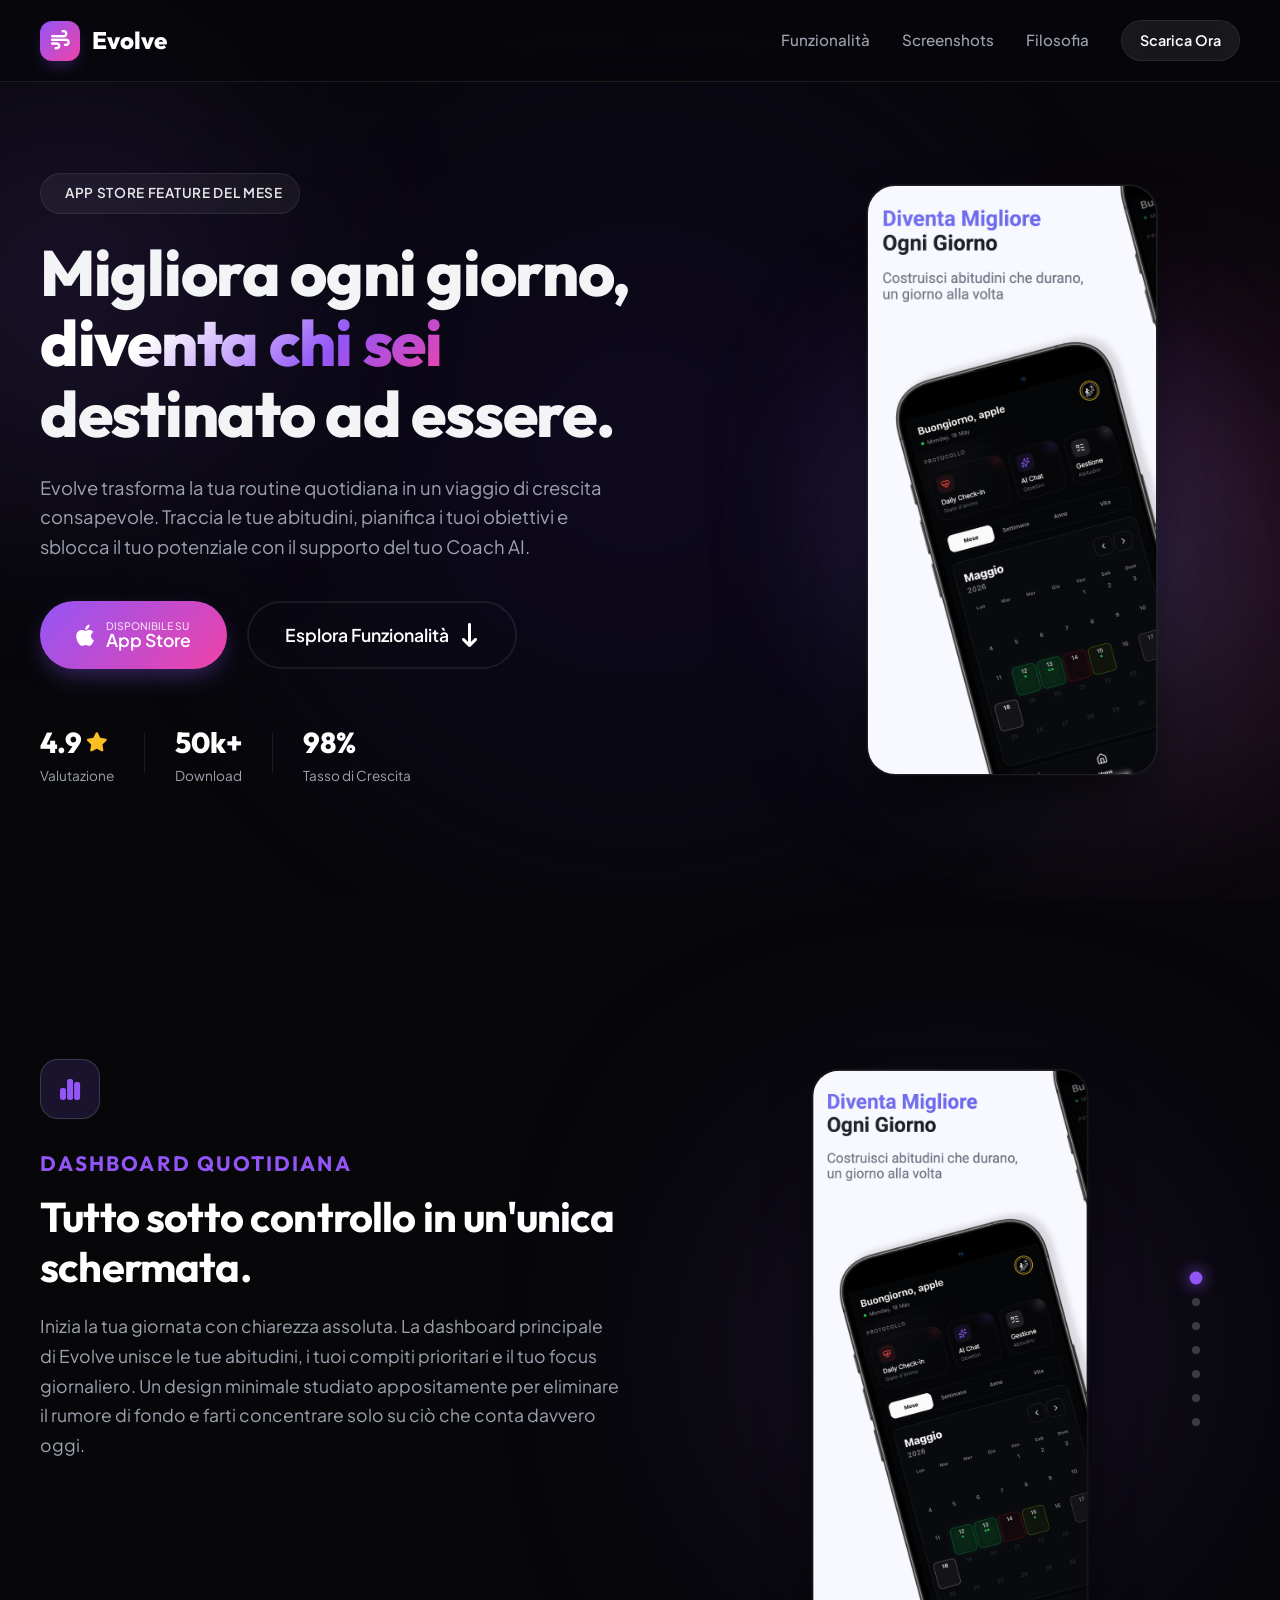
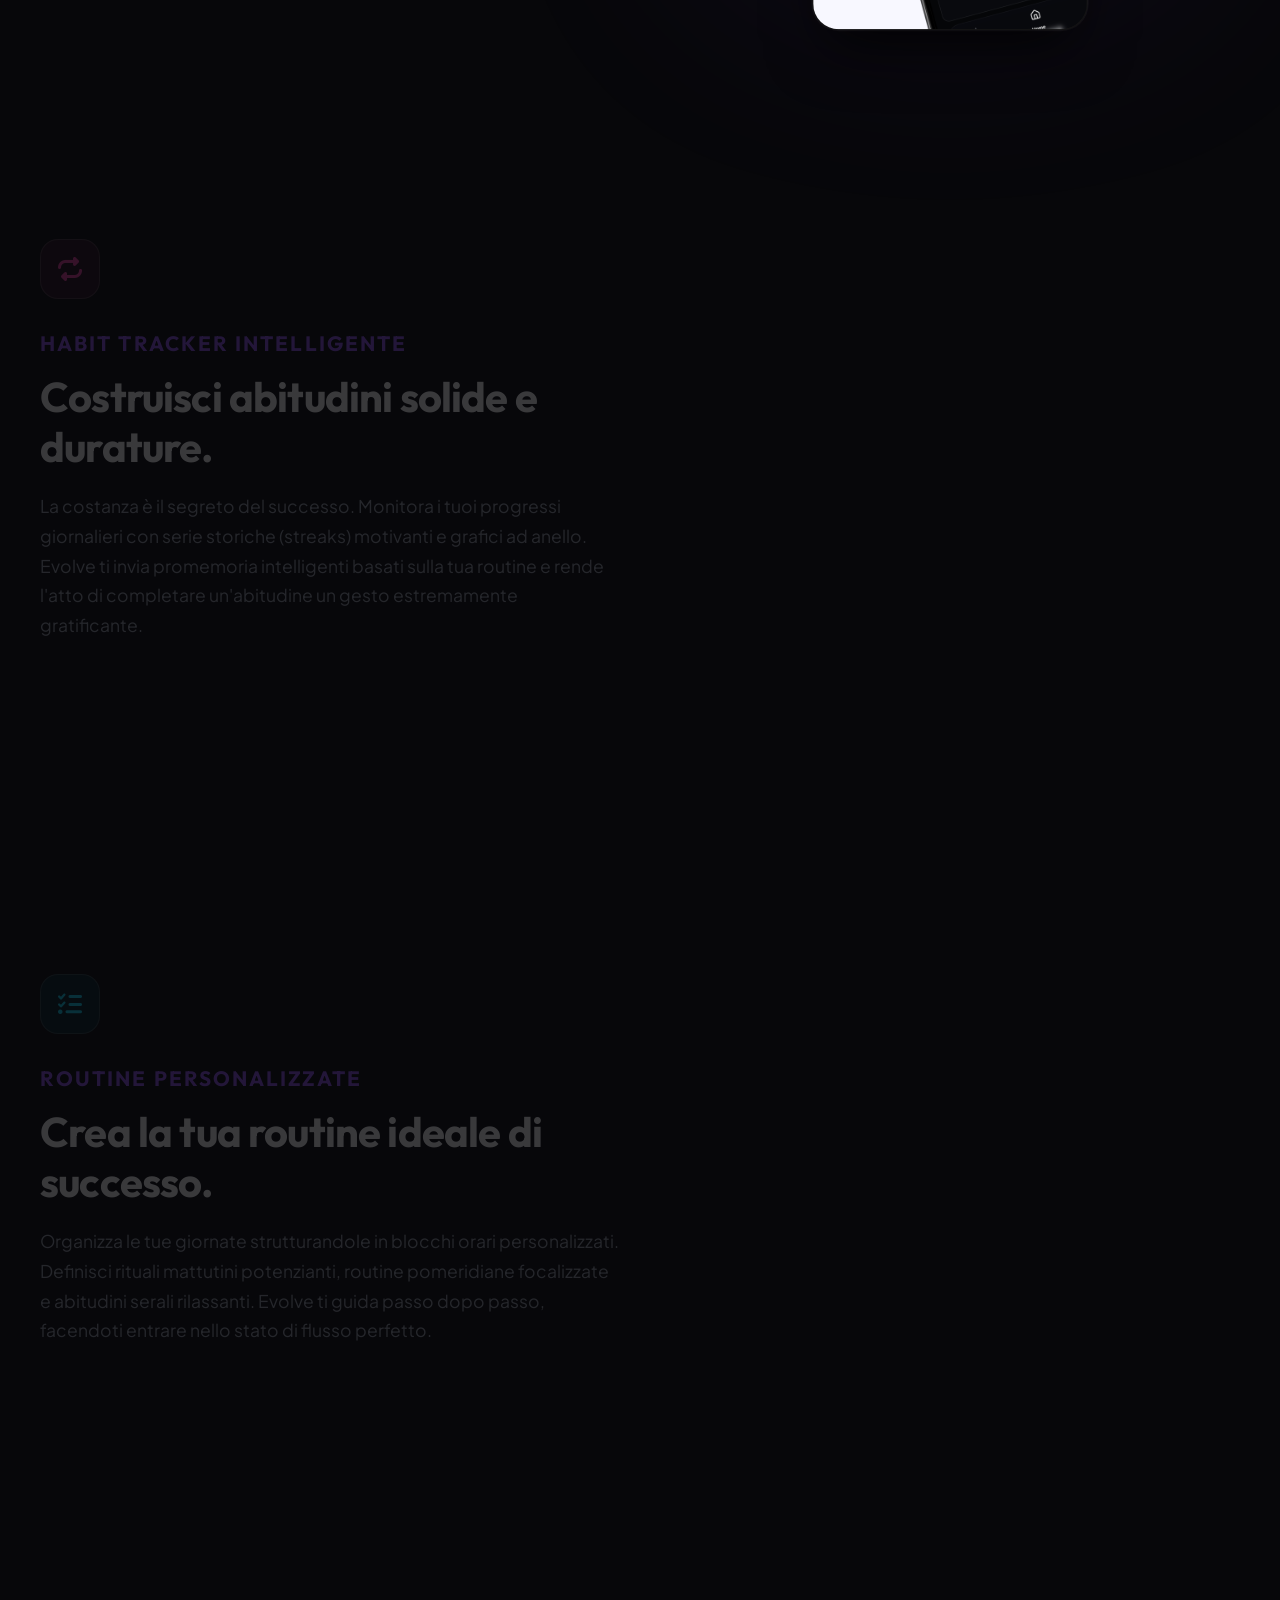
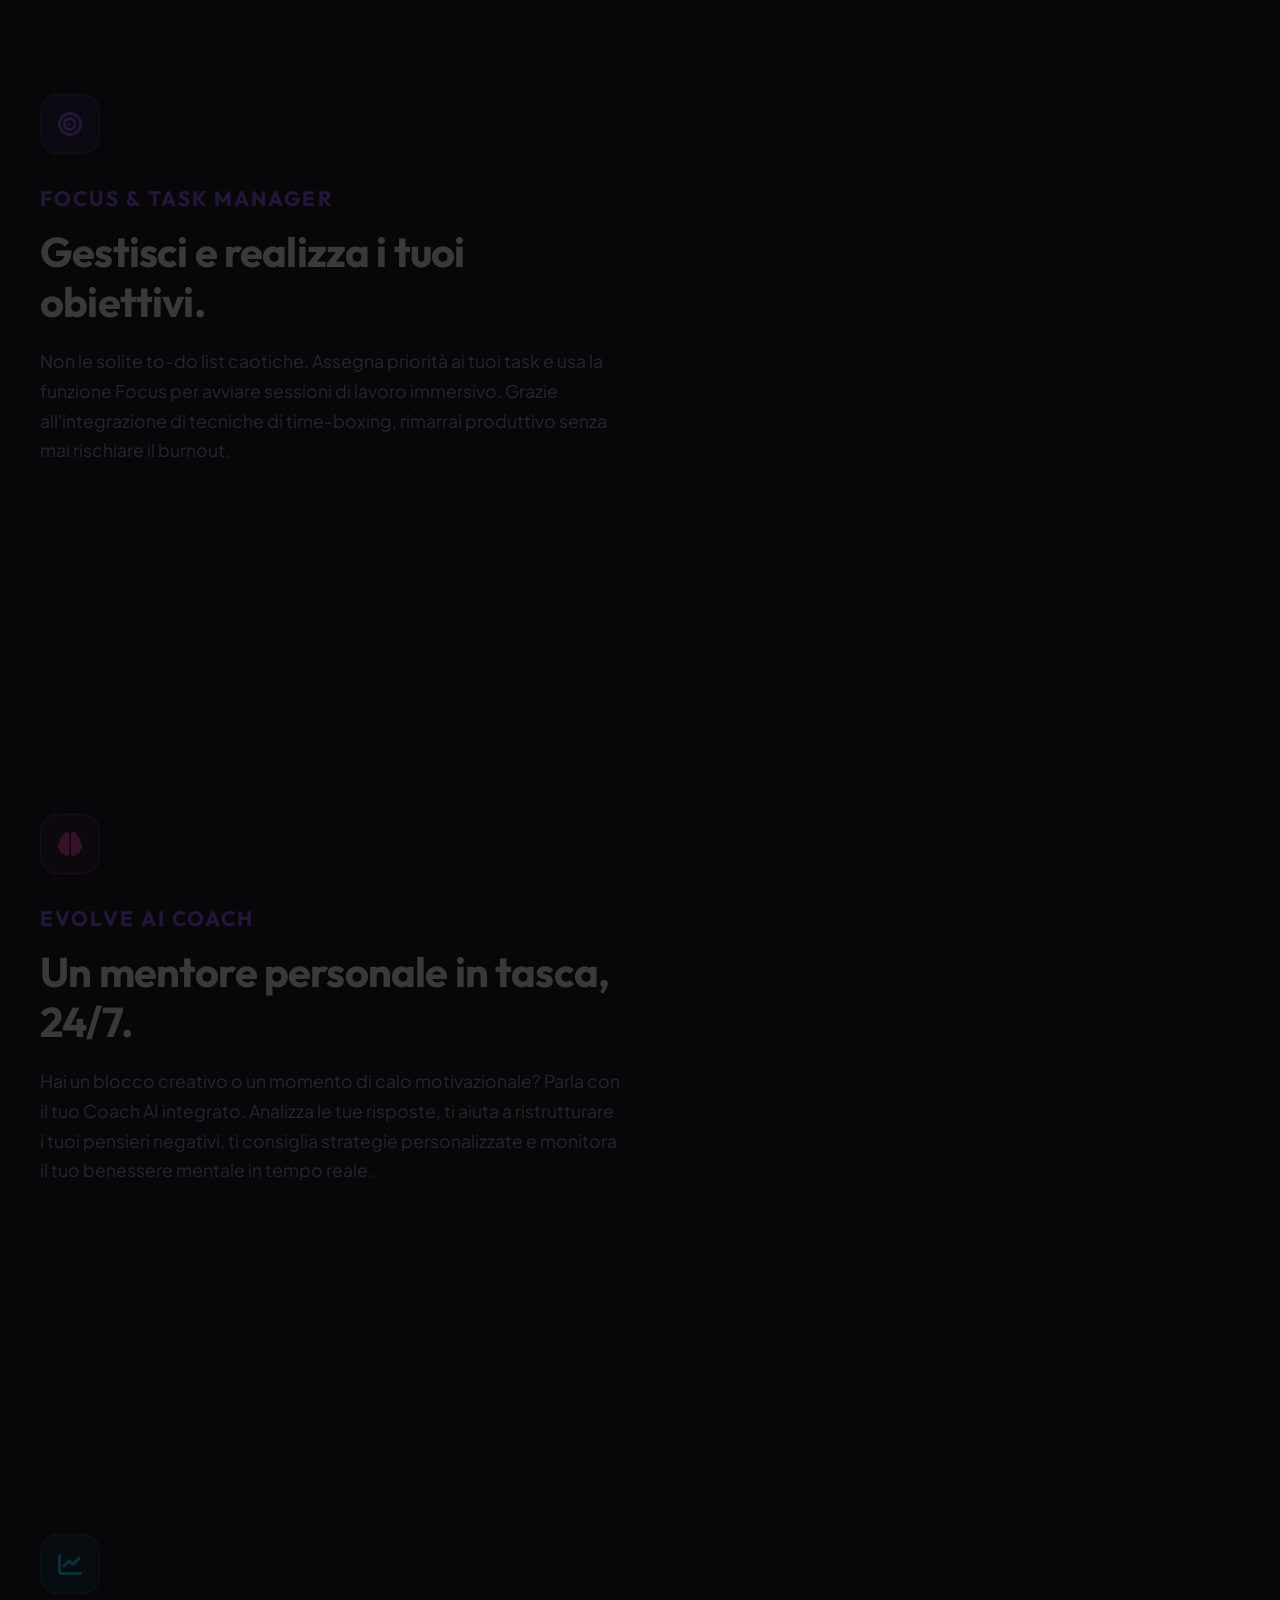
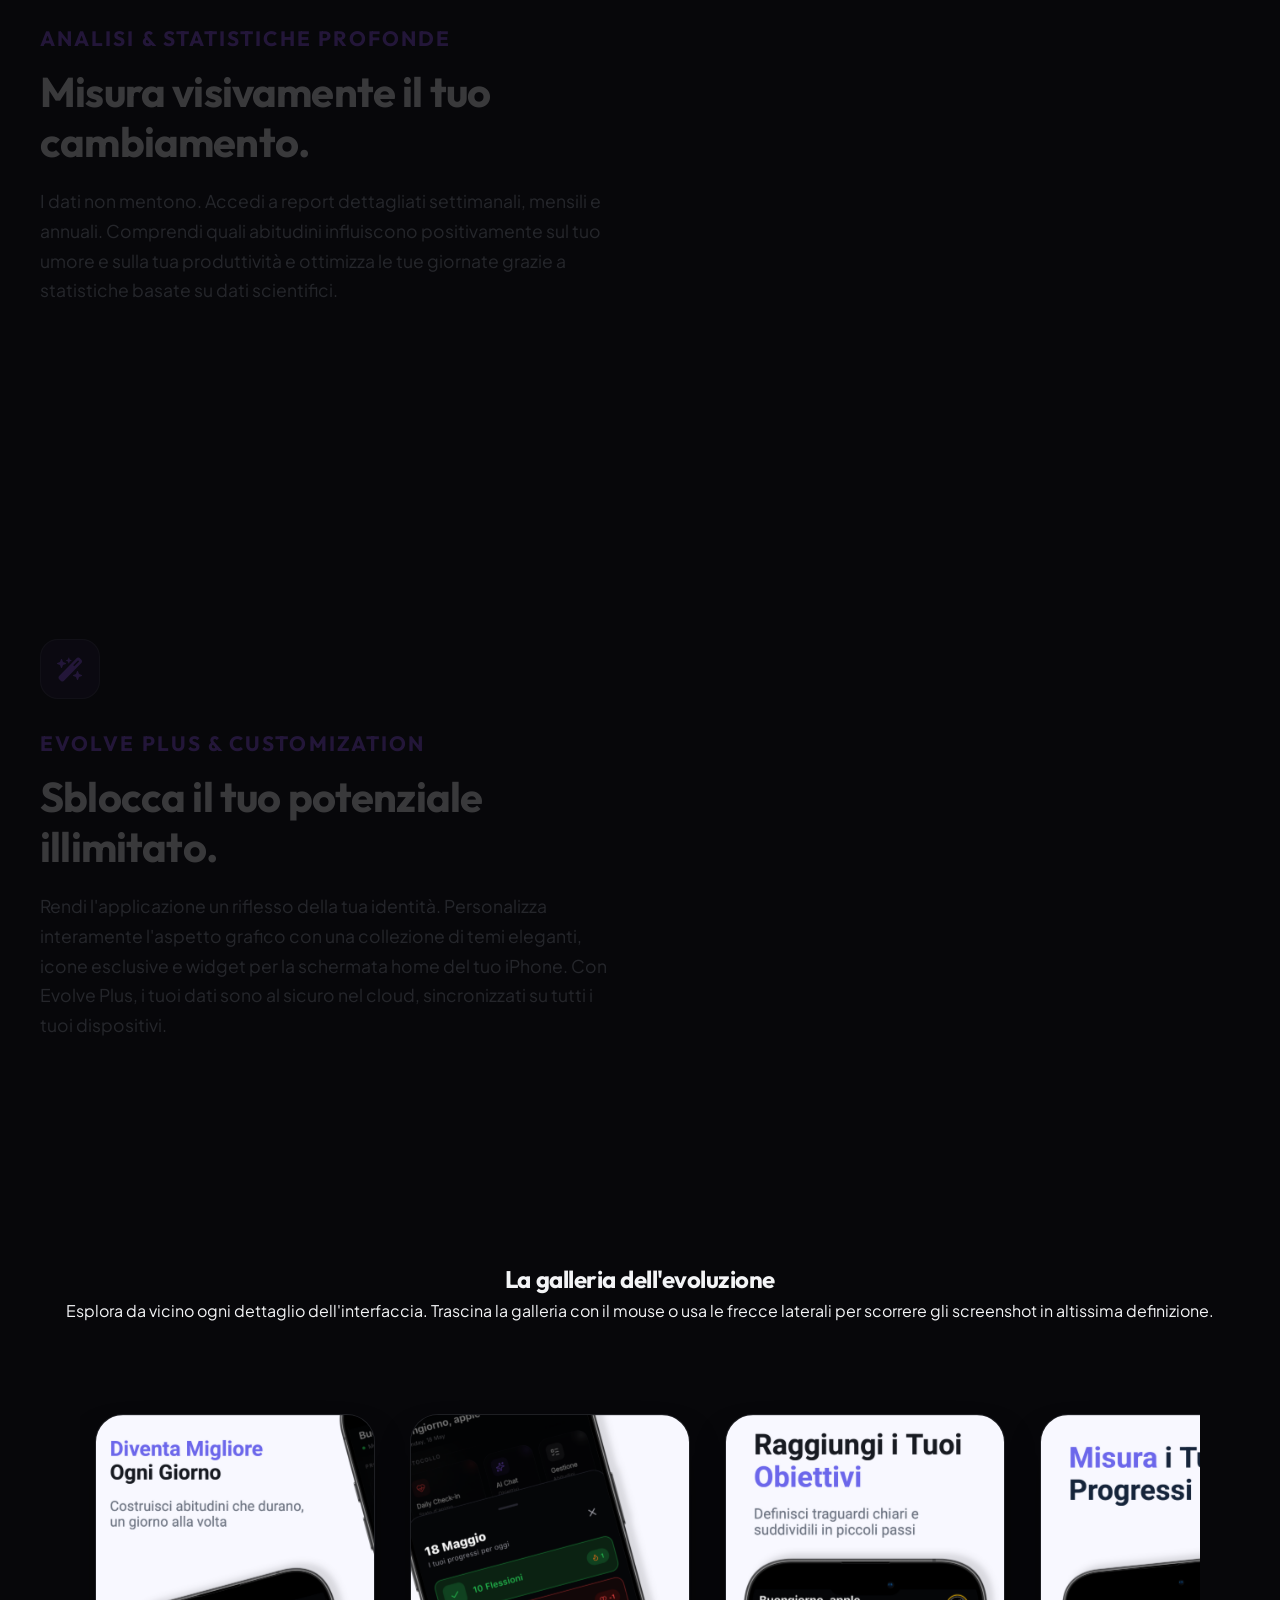
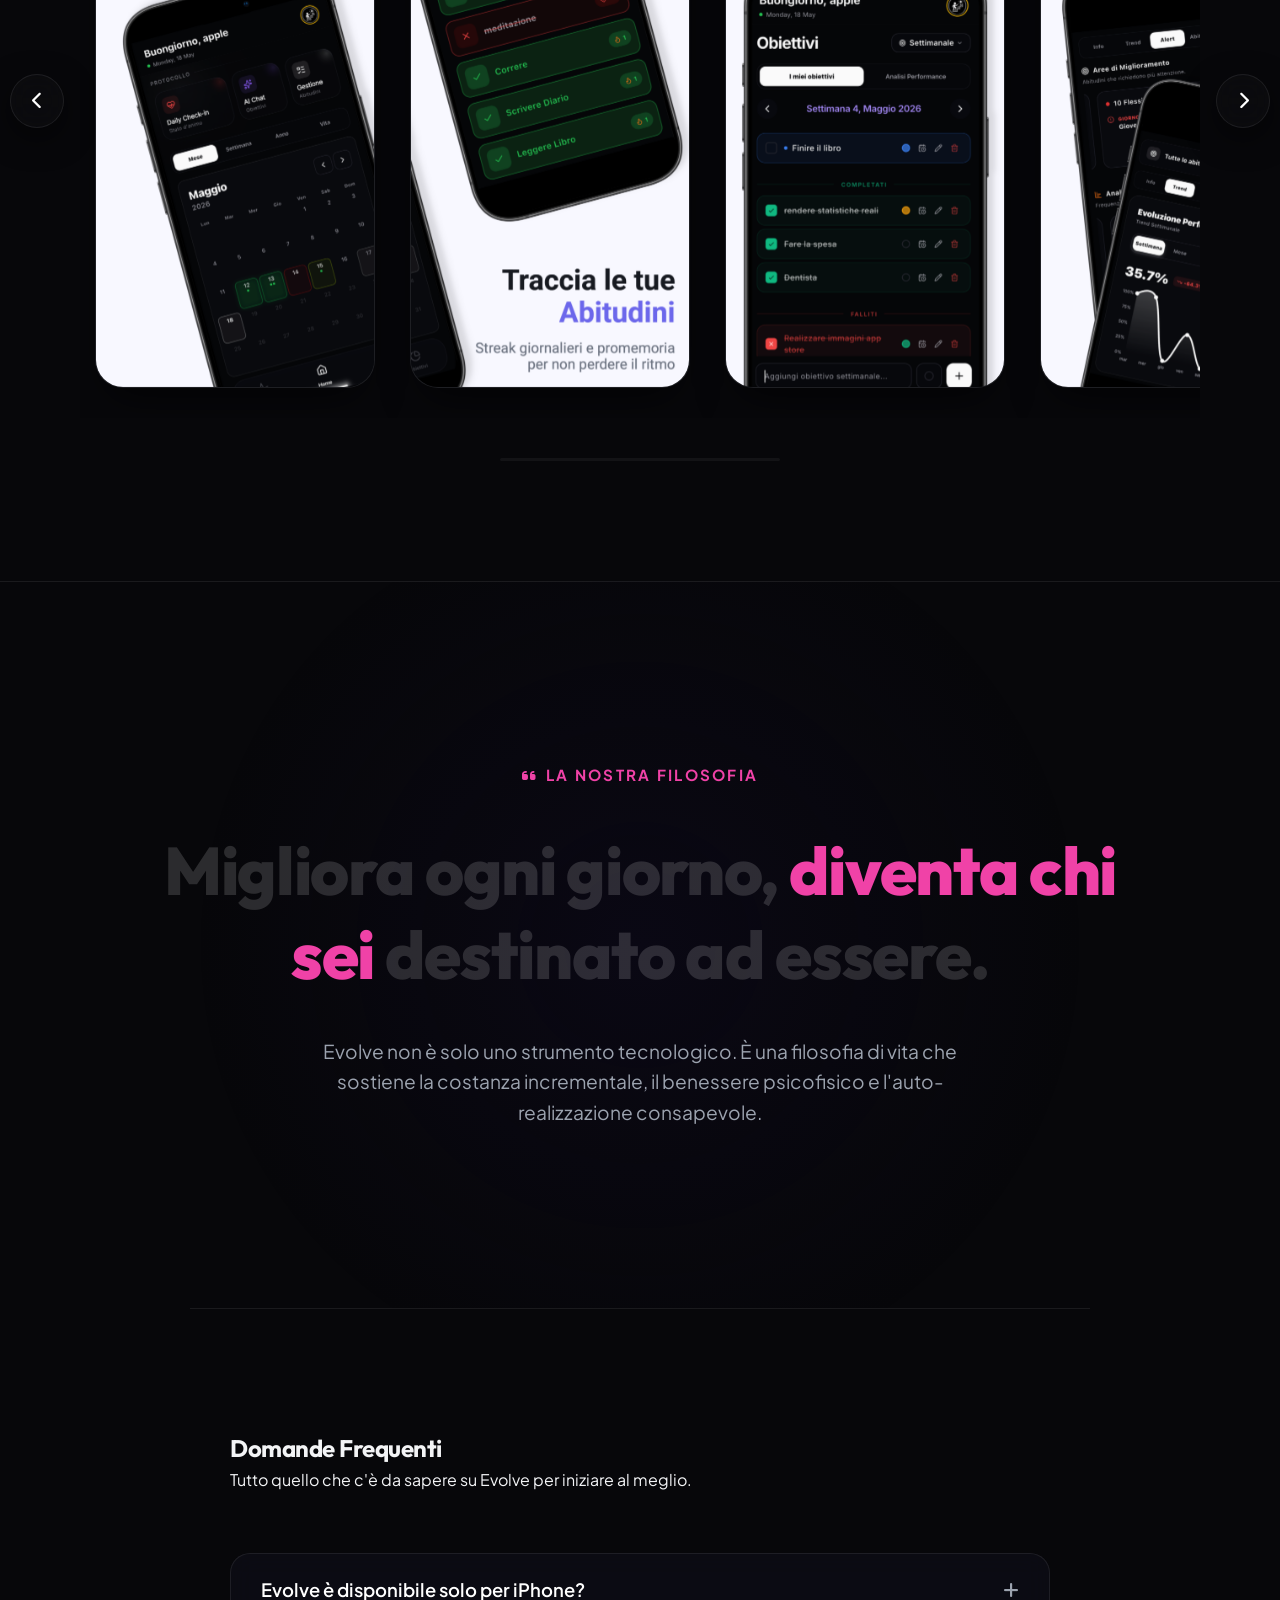
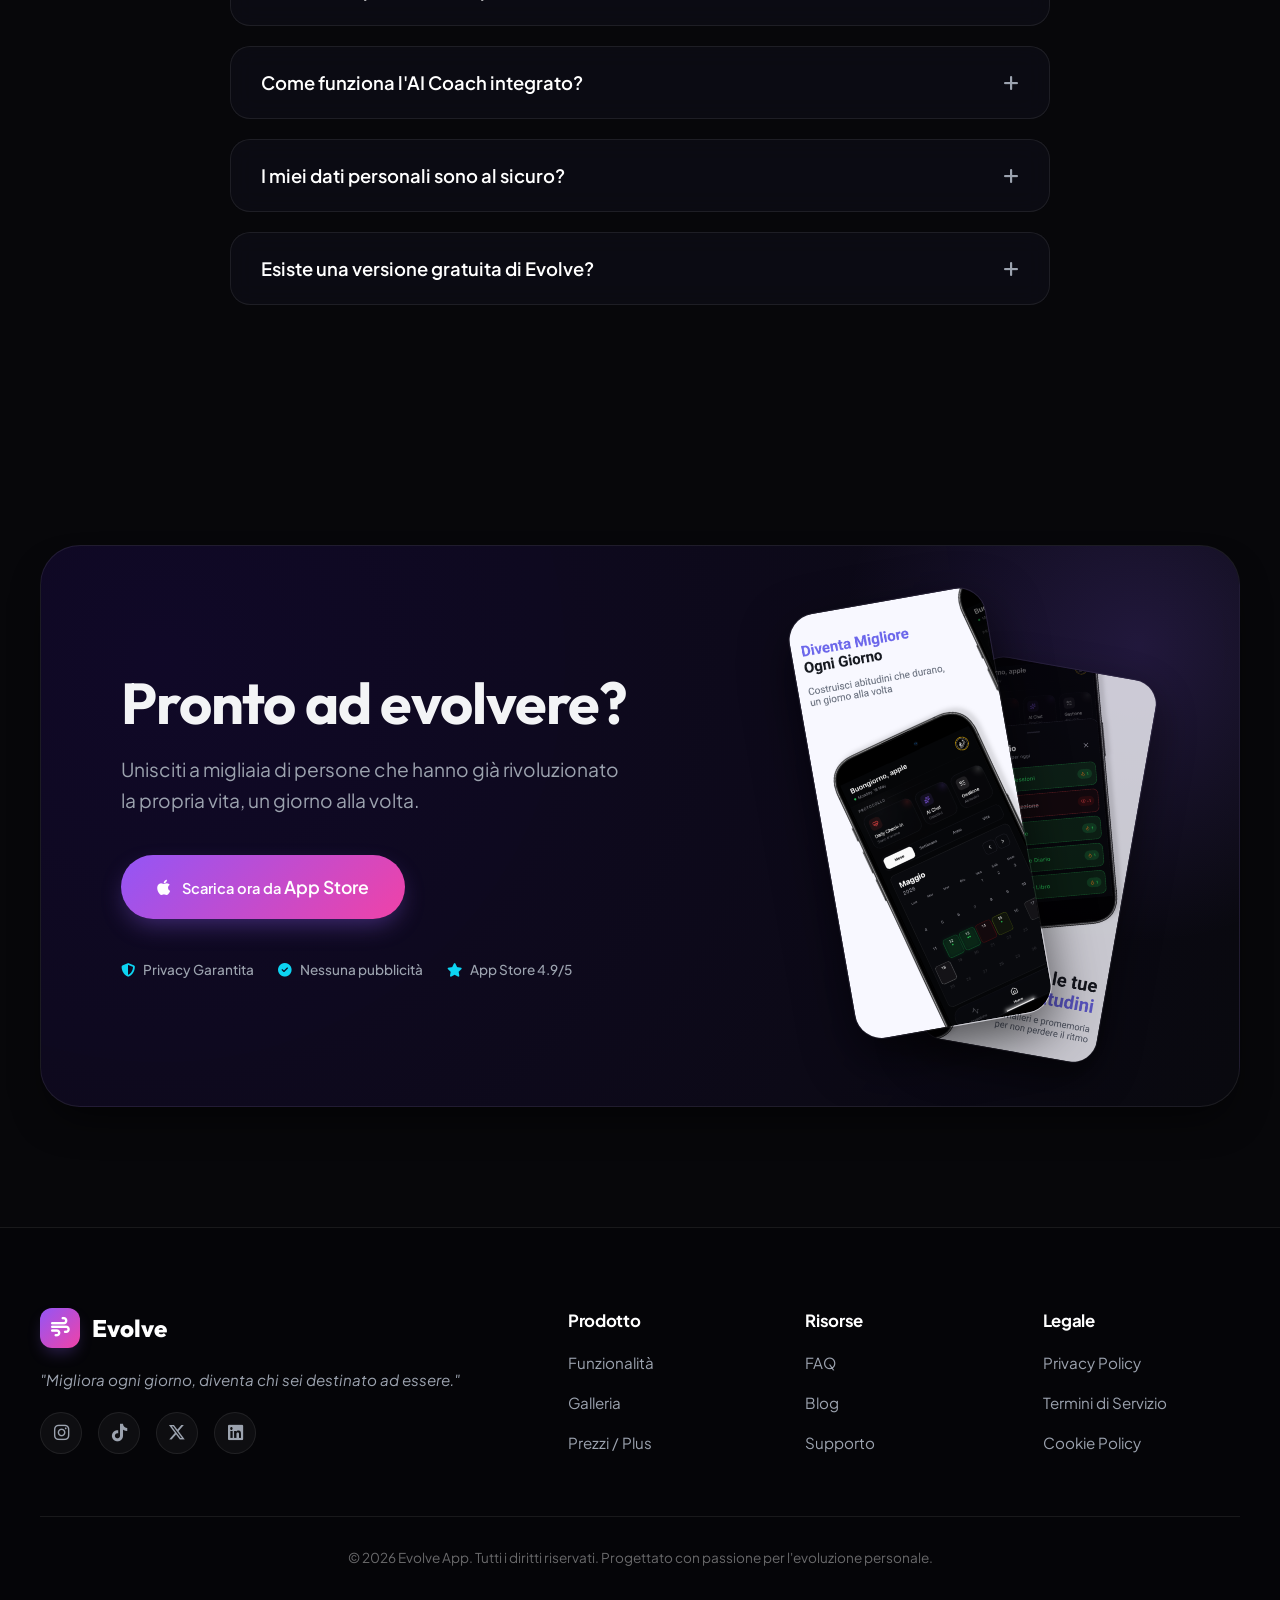
==== commit 33a5ad4b: "migliorie estetiche" ====
--- a/index.html
+++ b/index.html
@@ -222,84 +222,95 @@
         </div>
     </section>
 
-    <!-- Sezione INTERACTIVE GRID / GALLERY -->
+    <!-- Sezione INTERACTIVE GALLERY SLIDER -->
     <section class="gallery-section" id="showcase">
         <div class="section-header">
             <h2 class="section-title">La galleria dell'evoluzione</h2>
-            <p class="section-subtitle">Esplora da vicino ogni dettaglio dell'interfaccia. Clicca su uno screenshot per ingrandirlo in altissima risoluzione.</p>
+            <p class="section-subtitle">Esplora da vicino ogni dettaglio dell'interfaccia. Trascina la galleria con il mouse o usa le frecce laterali per scorrere gli screenshot in altissima definizione.</p>
         </div>
         
-        <div class="gallery-grid" id="interactive-gallery">
-            <div class="gallery-card" data-index="1">
-                <div class="gallery-card-glow"></div>
-                <div class="gallery-card-inner">
-                    <img src="iphone_img/01.png" alt="Dashboard Evolve">
-                    <div class="gallery-card-overlay">
-                        <span class="card-tag">Dashboard</span>
-                        <h4>Focus Quotidiano</h4>
-                    </div>
-                </div>
-            </div>
-            <div class="gallery-card" data-index="2">
-                <div class="gallery-card-glow"></div>
-                <div class="gallery-card-inner">
-                    <img src="iphone_img/02.png" alt="Habit Tracker Evolve">
-                    <div class="gallery-card-overlay">
-                        <span class="card-tag">Habits</span>
-                        <h4>Tracciamento Continuo</h4>
-                    </div>
-                </div>
-            </div>
-            <div class="gallery-card" data-index="3">
-                <div class="gallery-card-glow"></div>
-                <div class="gallery-card-inner">
-                    <img src="iphone_img/03.png" alt="Routines Evolve">
-                    <div class="gallery-card-overlay">
-                        <span class="card-tag">Routine</span>
-                        <h4>Blocchi di Tempo</h4>
-                    </div>
-                </div>
-            </div>
-            <div class="gallery-card" data-index="4">
-                <div class="gallery-card-glow"></div>
-                <div class="gallery-card-inner">
-                    <img src="iphone_img/04.png" alt="Focus Evolve">
-                    <div class="gallery-card-overlay">
-                        <span class="card-tag">Tasks</span>
-                        <h4>Lavoro Immersivo</h4>
-                    </div>
-                </div>
-            </div>
-            <div class="gallery-card" data-index="5">
-                <div class="gallery-card-glow"></div>
-                <div class="gallery-card-inner">
-                    <img src="iphone_img/05.png" alt="AI Coach Evolve">
-                    <div class="gallery-card-overlay">
-                        <span class="card-tag">AI Assistant</span>
-                        <h4>Coaching Mentale</h4>
-                    </div>
-                </div>
-            </div>
-            <div class="gallery-card" data-index="6">
-                <div class="gallery-card-glow"></div>
-                <div class="gallery-card-inner">
-                    <img src="iphone_img/06.png" alt="Analytics Evolve">
-                    <div class="gallery-card-overlay">
-                        <span class="card-tag">Analytics</span>
-                        <h4>Statistiche di Crescita</h4>
-                    </div>
-                </div>
-            </div>
-            <div class="gallery-card" data-index="7">
-                <div class="gallery-card-glow"></div>
-                <div class="gallery-card-inner">
-                    <img src="iphone_img/07.png" alt="Themes Evolve">
-                    <div class="gallery-card-overlay">
-                        <span class="card-tag">Custom</span>
-                        <h4>Temi e Widget</h4>
-                    </div>
-                </div>
-            </div>
+        <div class="gallery-slider-wrapper">
+            <button class="gallery-arrow arrow-left" id="gallery-prev" aria-label="Screenshot Precedente"><i class="fa-solid fa-chevron-left"></i></button>
+            
+            <div class="gallery-track" id="gallery-track">
+                <div class="gallery-card" data-index="1">
+                    <div class="gallery-card-glow"></div>
+                    <div class="gallery-card-inner">
+                        <img src="iphone_img/01.png" alt="Dashboard Evolve">
+                        <div class="gallery-card-overlay">
+                            <span class="card-tag">Dashboard</span>
+                            <h4>Focus Quotidiano</h4>
+                        </div>
+                    </div>
+                </div>
+                <div class="gallery-card" data-index="2">
+                    <div class="gallery-card-glow"></div>
+                    <div class="gallery-card-inner">
+                        <img src="iphone_img/02.png" alt="Habit Tracker Evolve">
+                        <div class="gallery-card-overlay">
+                            <span class="card-tag">Habits</span>
+                            <h4>Tracciamento Continuo</h4>
+                        </div>
+                    </div>
+                </div>
+                <div class="gallery-card" data-index="3">
+                    <div class="gallery-card-glow"></div>
+                    <div class="gallery-card-inner">
+                        <img src="iphone_img/03.png" alt="Routines Evolve">
+                        <div class="gallery-card-overlay">
+                            <span class="card-tag">Routine</span>
+                            <h4>Blocchi di Tempo</h4>
+                        </div>
+                    </div>
+                </div>
+                <div class="gallery-card" data-index="4">
+                    <div class="gallery-card-glow"></div>
+                    <div class="gallery-card-inner">
+                        <img src="iphone_img/04.png" alt="Focus Evolve">
+                        <div class="gallery-card-overlay">
+                            <span class="card-tag">Tasks</span>
+                            <h4>Lavoro Immersivo</h4>
+                        </div>
+                    </div>
+                </div>
+                <div class="gallery-card" data-index="5">
+                    <div class="gallery-card-glow"></div>
+                    <div class="gallery-card-inner">
+                        <img src="iphone_img/05.png" alt="AI Coach Evolve">
+                        <div class="gallery-card-overlay">
+                            <span class="card-tag">AI Assistant</span>
+                            <h4>Coaching Mentale</h4>
+                        </div>
+                    </div>
+                </div>
+                <div class="gallery-card" data-index="6">
+                    <div class="gallery-card-glow"></div>
+                    <div class="gallery-card-inner">
+                        <img src="iphone_img/06.png" alt="Analytics Evolve">
+                        <div class="gallery-card-overlay">
+                            <span class="card-tag">Analytics</span>
+                            <h4>Statistiche di Crescita</h4>
+                        </div>
+                    </div>
+                </div>
+                <div class="gallery-card" data-index="7">
+                    <div class="gallery-card-glow"></div>
+                    <div class="gallery-card-inner">
+                        <img src="iphone_img/07.png" alt="Themes Evolve">
+                        <div class="gallery-card-overlay">
+                            <span class="card-tag">Custom</span>
+                            <h4>Temi e Widget</h4>
+                        </div>
+                    </div>
+                </div>
+            </div>
+            
+            <button class="gallery-arrow arrow-right" id="gallery-next" aria-label="Screenshot Successivo"><i class="fa-solid fa-chevron-right"></i></button>
+        </div>
+
+        <!-- Indicatore della barra di scorrimento -->
+        <div class="gallery-scroll-bar-container">
+            <div class="gallery-scroll-bar-progress" id="gallery-progress"></div>
         </div>
     </section>
 
--- a/style.css
+++ b/style.css
@@ -828,42 +828,52 @@
     box-shadow: 0 0 10px var(--primary);
 }
 
-/* --- Sezione INTERACTIVE GRID GALLERY --- */
+/* --- Sezione INTERACTIVE GALLERY SLIDER --- */
 .gallery-section {
-    padding: 120px 40px;
+    padding: 120px 0;
+    max-width: 100%;
+    overflow: hidden;
+    position: relative;
+}
+
+.gallery-section .section-header {
+    padding: 0 40px;
+    text-align: center;
+    margin-bottom: 60px;
+}
+
+.gallery-slider-wrapper {
+    position: relative;
     max-width: 1400px;
     margin: 0 auto;
-    position: relative;
-}
-
-.section-header {
-    text-align: center;
-    margin-bottom: 80px;
-}
-
-.section-title {
-    font-size: 3.2rem;
-    margin-bottom: 20px;
-    background: linear-gradient(135deg, #fff 0%, #a5b4fc 100%);
-    -webkit-background-clip: text;
-    -webkit-text-fill-color: transparent;
-    background-clip: text;
-}
-
-.section-subtitle {
-    font-size: 1.1rem;
-    color: var(--text-muted);
-    max-width: 700px;
-    margin: 0 auto;
-}
-
-.gallery-grid {
-    display: grid;
-    grid-template-columns: repeat(4, 1fr);
-    gap: 30px;
+    padding: 0 80px; /* Spazio per le frecce */
+    overflow: visible;
+}
+
+.gallery-track {
+    display: flex;
+    gap: 35px;
+    overflow-x: auto;
+    scroll-snap-type: x mandatory;
+    scrollbar-width: none; /* Firefox */
+    padding: 30px 15px; /* Evita clipping delle ombre e hover scale */
+    cursor: grab;
+    user-select: none;
+    scroll-behavior: smooth;
+    overflow-y: visible;
+}
+
+.gallery-track::-webkit-scrollbar {
+    display: none; /* Chrome/Safari */
+}
+
+.gallery-track:active {
+    cursor: grabbing;
 }
 
 .gallery-card {
+    flex: 0 0 280px;
+    scroll-snap-align: center;
     position: relative;
     border-radius: 28px;
     overflow: hidden;
@@ -874,6 +884,7 @@
     box-shadow: var(--shadow-premium);
     transform-style: preserve-3d;
     perspective: 1000px;
+    transition: transform 0.5s cubic-bezier(0.16, 1, 0.3, 1), border-color 0.3s ease, box-shadow 0.3s ease;
 }
 
 .gallery-card-inner {
@@ -898,7 +909,7 @@
     left: 0;
     width: 100%;
     height: 100%;
-    background: radial-gradient(circle at 50% 50%, rgba(139, 92, 246, 0.2), transparent 70%);
+    background: radial-gradient(circle at 50% 50%, rgba(139, 92, 246, 0.25), transparent 70%);
     opacity: 0;
     z-index: 1;
     pointer-events: none;
@@ -911,7 +922,7 @@
     left: 0;
     width: 100%;
     padding: 30px 24px;
-    background: linear-gradient(180deg, transparent 0%, rgba(7, 7, 10, 0.95) 80%);
+    background: linear-gradient(180deg, transparent 0%, rgba(7, 7, 10, 0.98) 75%);
     display: flex;
     flex-direction: column;
     gap: 6px;
@@ -937,8 +948,15 @@
 }
 
 /* Hover Effects su Gallery Card */
+.gallery-card:hover {
+    border-color: rgba(139, 92, 246, 0.4);
+    box-shadow: 
+        0 30px 60px -10px rgba(0, 0, 0, 0.9),
+        0 0 30px rgba(139, 92, 246, 0.2);
+}
+
 .gallery-card:hover .gallery-card-inner {
-    transform: scale(1.02);
+    transform: scale(1.03);
 }
 
 .gallery-card:hover img {
@@ -954,9 +972,69 @@
     opacity: 1;
 }
 
-/* Modulare la disposizione */
-.gallery-grid .gallery-card:nth-child(even) {
-    transform: translateY(30px);
+/* Frecce laterali premium glassmorphism */
+.gallery-arrow {
+    position: absolute;
+    top: 50%;
+    transform: translateY(-50%);
+    width: 54px;
+    height: 54px;
+    border-radius: 50%;
+    background: rgba(255, 255, 255, 0.02);
+    border: 1px solid rgba(255, 255, 255, 0.08);
+    backdrop-filter: blur(16px);
+    -webkit-backdrop-filter: blur(16px);
+    color: #fff;
+    font-size: 1.1rem;
+    display: flex;
+    justify-content: center;
+    align-items: center;
+    cursor: pointer;
+    z-index: 10;
+    transition: var(--transition-smooth);
+    box-shadow: 0 10px 30px rgba(0, 0, 0, 0.5);
+}
+
+.gallery-arrow:hover {
+    background: rgba(255, 255, 255, 0.08);
+    border-color: var(--primary);
+    color: var(--primary);
+    box-shadow: 0 0 25px var(--primary-glow);
+    transform: translateY(-50%) scale(1.08);
+}
+
+.gallery-arrow:active {
+    transform: translateY(-50%) scale(0.95);
+}
+
+.gallery-arrow.arrow-left {
+    left: 10px;
+}
+
+.gallery-arrow.arrow-right {
+    right: 10px;
+}
+
+/* Barra di avanzamento dello slider */
+.gallery-scroll-bar-container {
+    max-width: 280px;
+    height: 3px;
+    background: rgba(255, 255, 255, 0.05);
+    border-radius: 2px;
+    margin: 40px auto 0 auto;
+    overflow: hidden;
+    position: relative;
+}
+
+.gallery-scroll-bar-progress {
+    position: absolute;
+    top: 0;
+    left: 0;
+    height: 100%;
+    width: 0%;
+    background: linear-gradient(90deg, var(--primary) 0%, var(--accent) 100%);
+    border-radius: 2px;
+    transition: width 0.1s ease;
 }
 
 /* --- Lightbox / Modal Zoom --- */
@@ -1428,6 +1506,216 @@
 }
 
 /* ==========================================================================
+   LEGAL PAGES STYLING (Privacy, Terms, Cookie)
+   ========================================================================== */
+.legal-section {
+    padding-top: 140px;
+    padding-bottom: 100px;
+    position: relative;
+    min-height: 100vh;
+}
+
+.legal-container {
+    max-width: 1200px;
+    margin: 0 auto;
+    padding: 0 40px;
+    display: grid;
+    grid-template-columns: 280px 1fr;
+    gap: 40px;
+    align-items: start;
+}
+
+.legal-sidebar {
+    position: sticky;
+    top: 120px;
+    z-index: 10;
+}
+
+.legal-toc-card {
+    background: var(--bg-card);
+    border: 1px solid var(--border-color);
+    border-radius: 20px;
+    padding: 24px;
+    backdrop-filter: blur(20px);
+    box-shadow: var(--shadow-premium);
+}
+
+.legal-toc-card h3 {
+    font-size: 1.1rem;
+    text-transform: uppercase;
+    letter-spacing: 0.05em;
+    color: #fff;
+    margin-bottom: 16px;
+    padding-bottom: 8px;
+    border-bottom: 1px solid var(--border-color);
+}
+
+.toc-links {
+    display: flex;
+    flex-direction: column;
+    gap: 10px;
+}
+
+.toc-link {
+    color: var(--text-muted);
+    text-decoration: none;
+    font-size: 0.9rem;
+    font-weight: 500;
+    line-height: 1.4;
+    transition: var(--transition-fast);
+    border-left: 2px solid transparent;
+    padding-left: 12px;
+}
+
+.toc-link:hover, .toc-link.active {
+    color: var(--primary);
+    border-left-color: var(--primary);
+    padding-left: 16px;
+}
+
+.legal-content-card {
+    background: var(--bg-card);
+    border: 1px solid var(--border-color);
+    border-radius: 24px;
+    padding: 48px;
+    backdrop-filter: blur(20px);
+    box-shadow: var(--shadow-premium);
+}
+
+.legal-header {
+    margin-bottom: 32px;
+    border-bottom: 1px solid var(--border-color);
+    padding-bottom: 24px;
+}
+
+.legal-title {
+    font-size: 2.8rem;
+    margin-bottom: 8px;
+    line-height: 1.2;
+}
+
+.legal-last-updated {
+    font-size: 0.9rem;
+    color: var(--text-muted);
+}
+
+.legal-body h2 {
+    font-size: 1.6rem;
+    color: #fff;
+    margin-top: 40px;
+    margin-bottom: 16px;
+    font-family: var(--font-heading);
+    display: flex;
+    align-items: center;
+    gap: 12px;
+}
+
+.legal-body h2 i {
+    color: var(--primary);
+    font-size: 1.25rem;
+}
+
+.legal-body h3 {
+    font-size: 1.15rem;
+    color: #fff;
+    margin-top: 24px;
+    margin-bottom: 10px;
+    font-family: var(--font-heading);
+}
+
+.legal-body p {
+    color: var(--text-muted);
+    margin-bottom: 16px;
+    font-size: 1rem;
+    line-height: 1.65;
+}
+
+.legal-body ul {
+    margin-left: 8px;
+    margin-bottom: 20px;
+    list-style-type: none;
+    display: flex;
+    flex-direction: column;
+    gap: 8px;
+}
+
+.legal-body ul li {
+    color: var(--text-muted);
+    font-size: 1rem;
+    position: relative;
+    padding-left: 20px;
+}
+
+.legal-body ul li::before {
+    content: '•';
+    color: var(--primary);
+    position: absolute;
+    left: 0;
+    top: -2px;
+    font-size: 1.3rem;
+}
+
+.legal-body strong {
+    color: #fff;
+    font-weight: 600;
+}
+
+.legal-body table {
+    width: 100%;
+    border-collapse: collapse;
+    margin: 24px 0;
+    font-size: 0.9rem;
+    border-radius: 12px;
+    overflow: hidden;
+    border: 1px solid var(--border-color);
+    background: rgba(0, 0, 0, 0.2);
+}
+
+.legal-body table th {
+    background: rgba(255, 255, 255, 0.03);
+    color: #fff;
+    text-align: left;
+    padding: 12px 16px;
+    font-weight: 600;
+    border-bottom: 1px solid var(--border-color);
+}
+
+.legal-body table td {
+    padding: 12px 16px;
+    color: var(--text-muted);
+    border-bottom: 1px solid rgba(255, 255, 255, 0.04);
+}
+
+.legal-body table tr:last-child td {
+    border-bottom: none;
+}
+
+.legal-body .info-box {
+    background: rgba(139, 92, 246, 0.04);
+    border-left: 4px solid var(--primary);
+    padding: 16px 20px;
+    border-radius: 0 12px 12px 0;
+    margin: 20px 0;
+}
+
+.legal-body .info-box p {
+    margin: 0;
+    color: var(--text-main);
+    font-size: 0.95rem;
+}
+
+.legal-body a {
+    color: var(--primary);
+    text-decoration: none;
+    transition: var(--transition-fast);
+}
+
+.legal-body a:hover {
+    color: var(--accent);
+    text-decoration: underline;
+}
+
+/* ==========================================================================
    MEDIA QUERIES (Responsive Design)
    ========================================================================== */
 
@@ -1442,17 +1730,11 @@
     .download-title {
         font-size: 3rem;
     }
-    .gallery-grid {
-        grid-template-columns: repeat(3, 1fr);
-    }
-    .gallery-grid .gallery-card:nth-child(4n) {
-        display: none; /* Nascondiamo la quarta per mantenere la griglia bilanciata su 3 colonne */
-    }
-    .gallery-grid .gallery-card:nth-child(even) {
-        transform: none; /* Eliminiamo lo scalettamento */
-    }
-    .gallery-grid {
-        gap: 20px;
+    .gallery-slider-wrapper {
+        padding: 0 60px;
+    }
+    .gallery-track {
+        gap: 25px;
     }
 }
 
@@ -1542,13 +1824,23 @@
         display: none; /* Nascondiamo i pallini su mobile */
     }
     
-    /* Galleria */
-    .gallery-grid {
-        grid-template-columns: repeat(2, 1fr);
-    }
-    
-    .gallery-grid .gallery-card:nth-child(4n) {
-        display: block; /* Ripristina */
+    /* Galleria Mobile */
+    .gallery-slider-wrapper {
+        padding: 0 20px;
+    }
+    .gallery-arrow {
+        display: none; /* Nascondi frecce su touch per favorire swipe nativo */
+    }
+    .gallery-track {
+        gap: 20px;
+        padding: 20px 10px;
+    }
+    .gallery-card {
+        flex: 0 0 230px; /* Card leggermente più compatte */
+    }
+    .gallery-scroll-bar-container {
+        max-width: 180px;
+        margin-top: 20px;
     }
     
     /* Download */
@@ -1607,6 +1899,21 @@
         align-items: center;
         text-align: center;
     }
+    
+    /* Responsive Legale Tablet */
+    .legal-container {
+        grid-template-columns: 1fr;
+        gap: 30px;
+    }
+    
+    .legal-sidebar {
+        position: relative;
+        top: 0;
+    }
+    
+    .legal-content-card {
+        padding: 32px;
+    }
 }
 
 /* --- Mobile Stretto --- */
@@ -1633,8 +1940,8 @@
         transform: scale(0.55);
     }
     
-    .gallery-grid {
-        grid-template-columns: 1fr;
+    .gallery-card {
+        flex: 0 0 210px; /* Card ancora più compatte per schermi molto stretti */
     }
     
     .philosophy-text {
@@ -1654,4 +1961,17 @@
         top: 20px;
         right: 20px;
     }
-}
+    
+    /* Responsive Legale Mobile */
+    .legal-title {
+        font-size: 2.2rem;
+    }
+    
+    .legal-content-card {
+        padding: 24px;
+    }
+    
+    .legal-body h2 {
+        font-size: 1.4rem;
+    }
+}
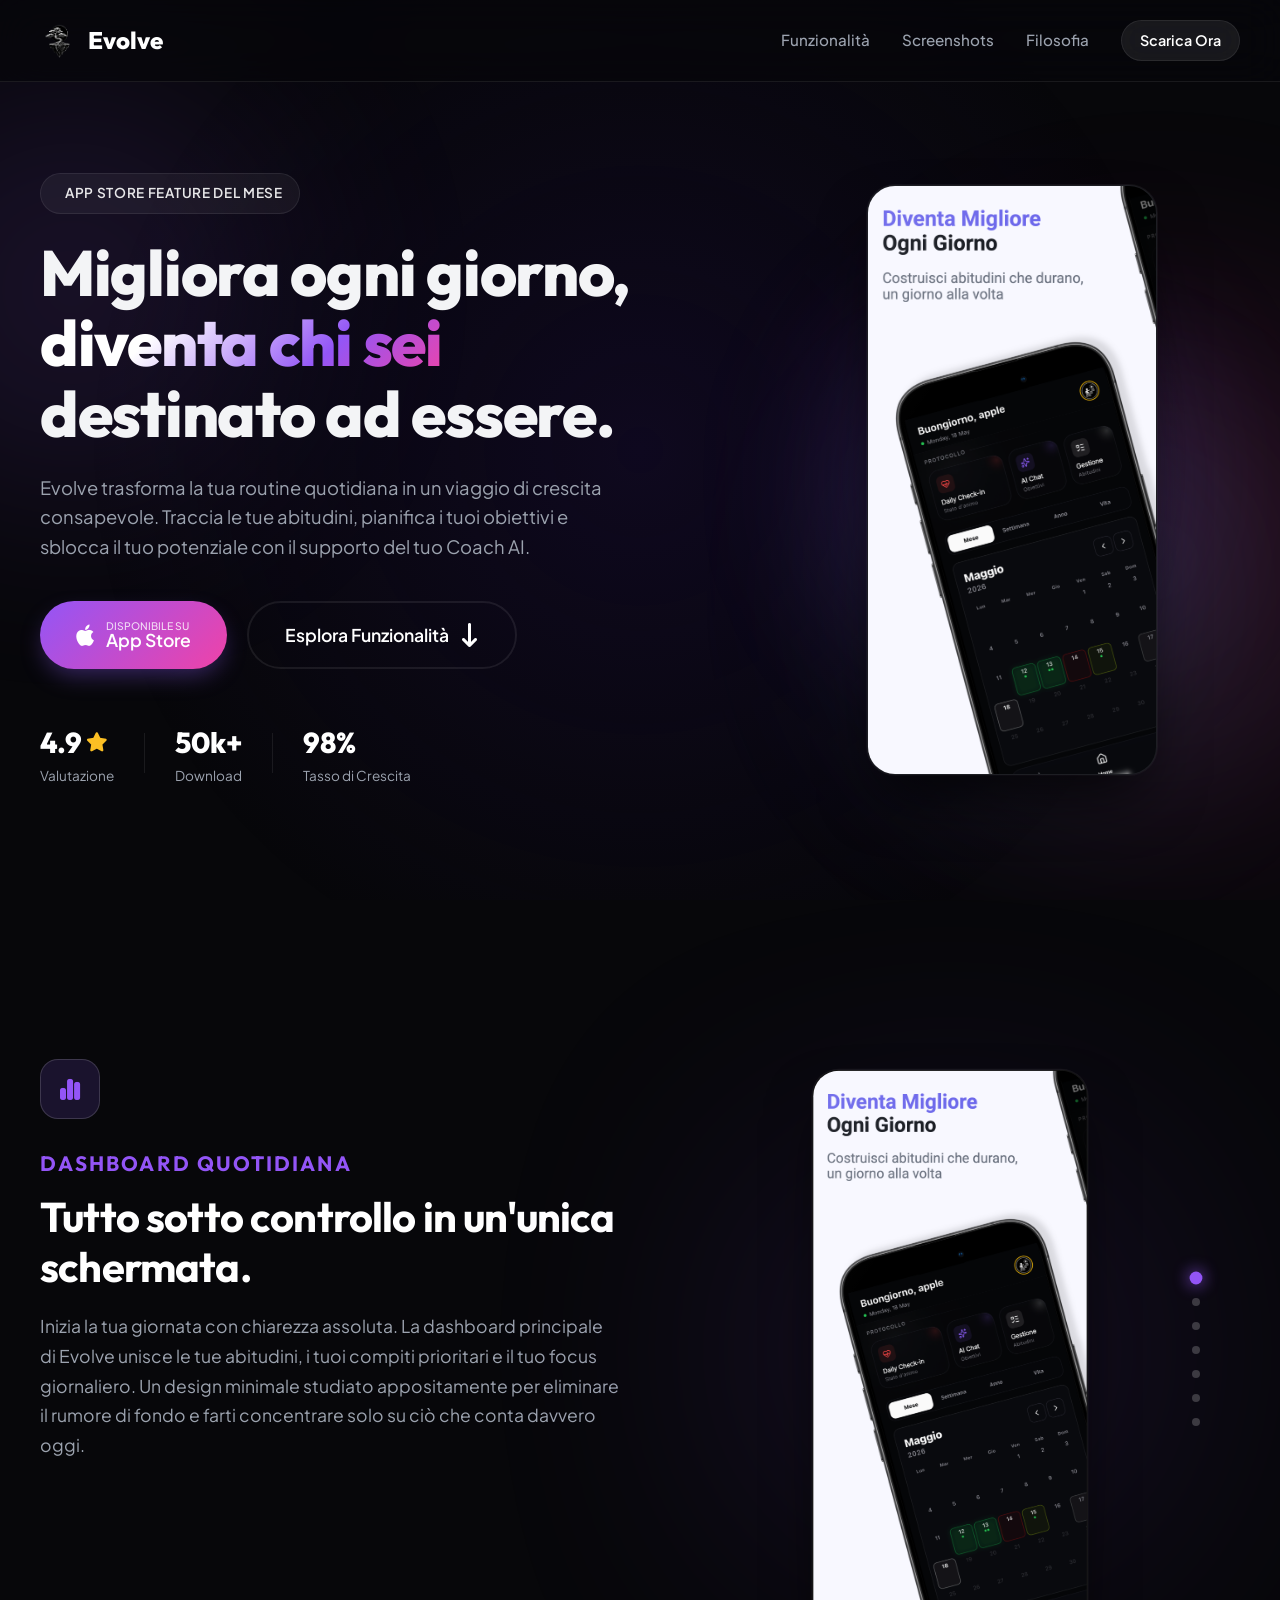
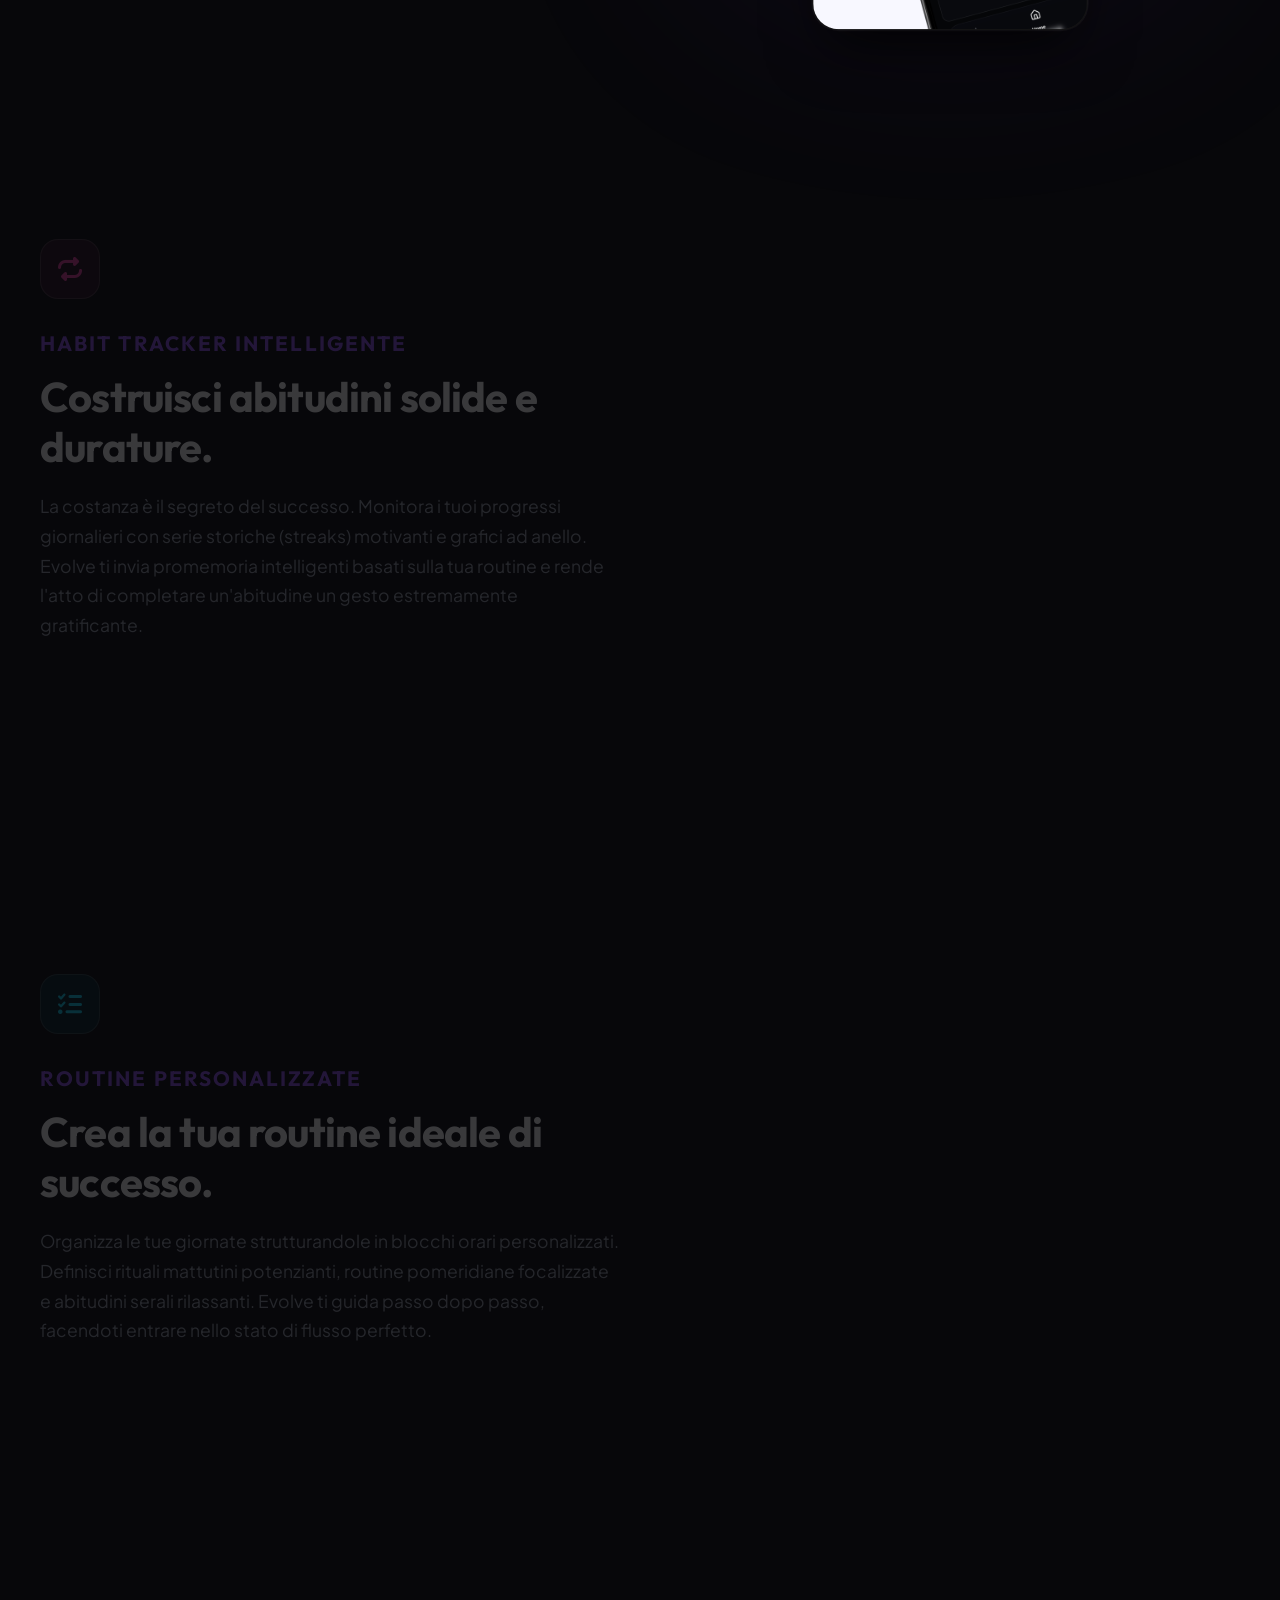
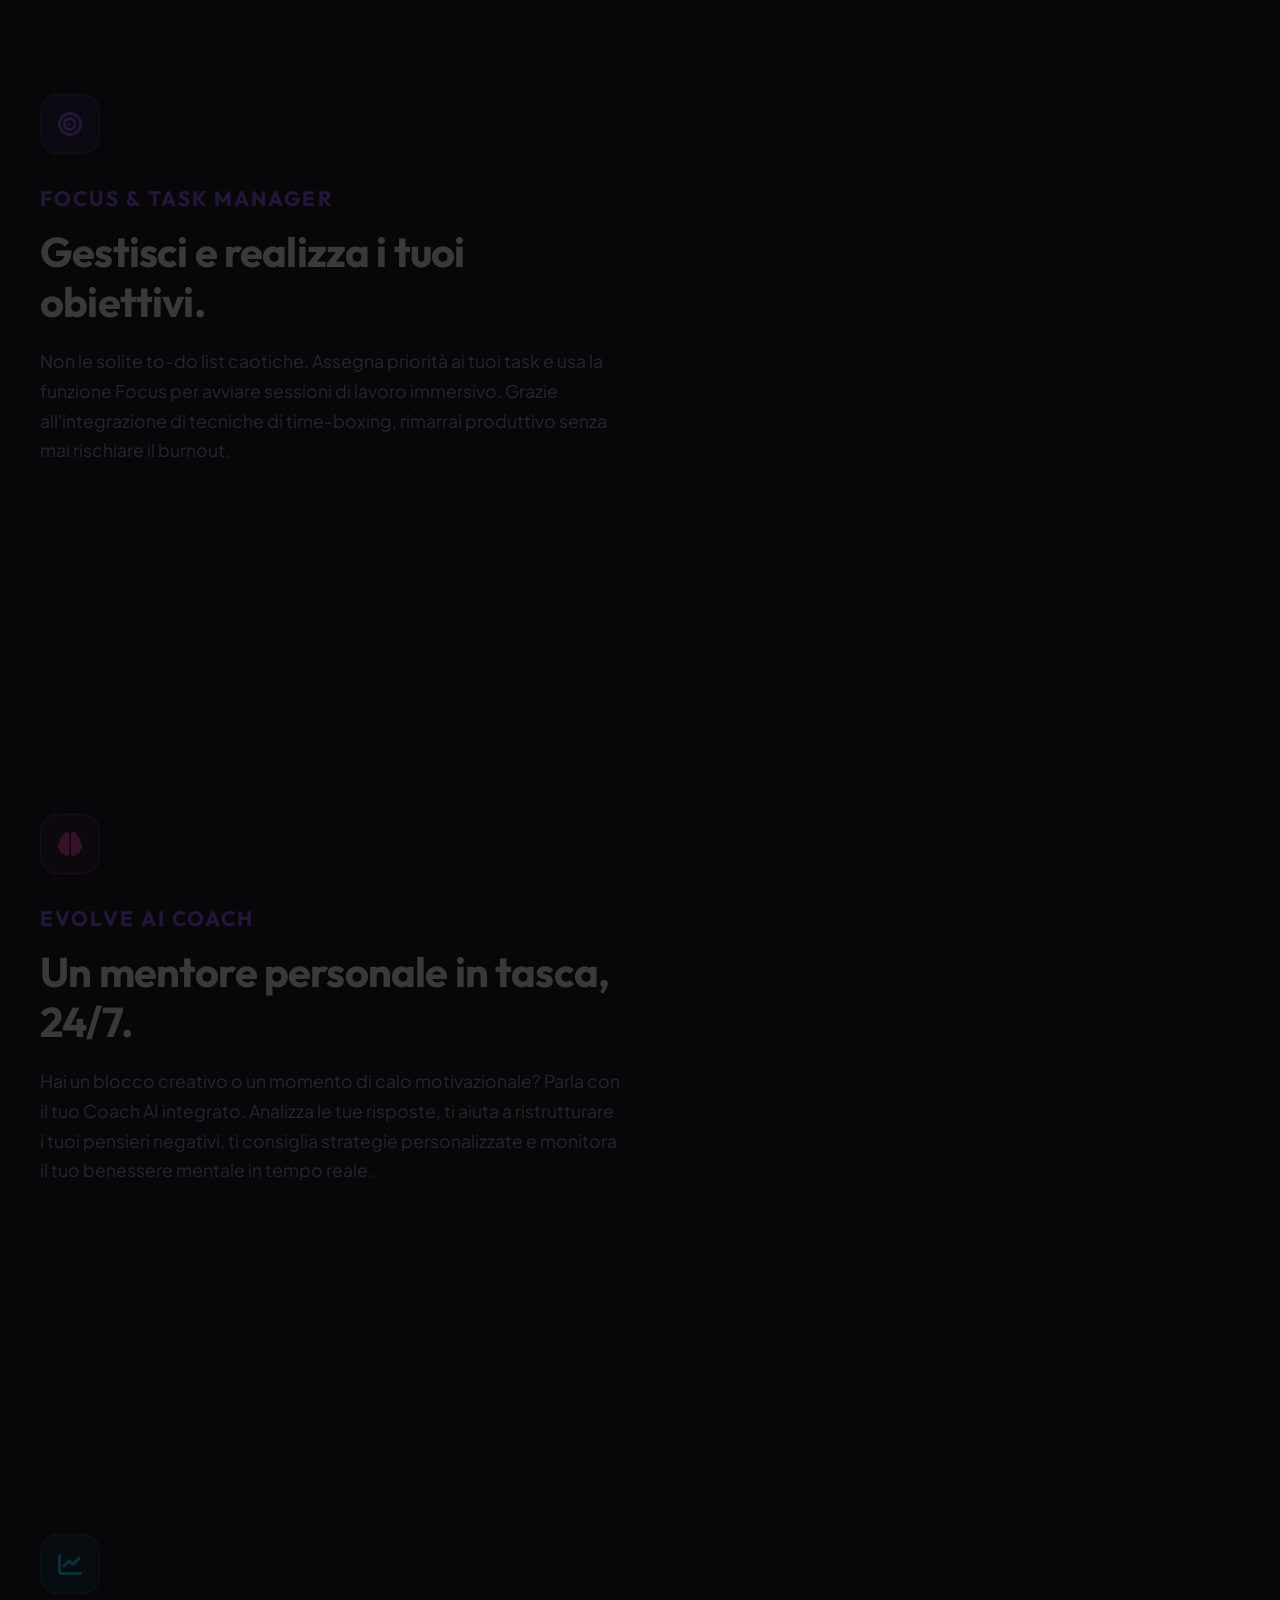
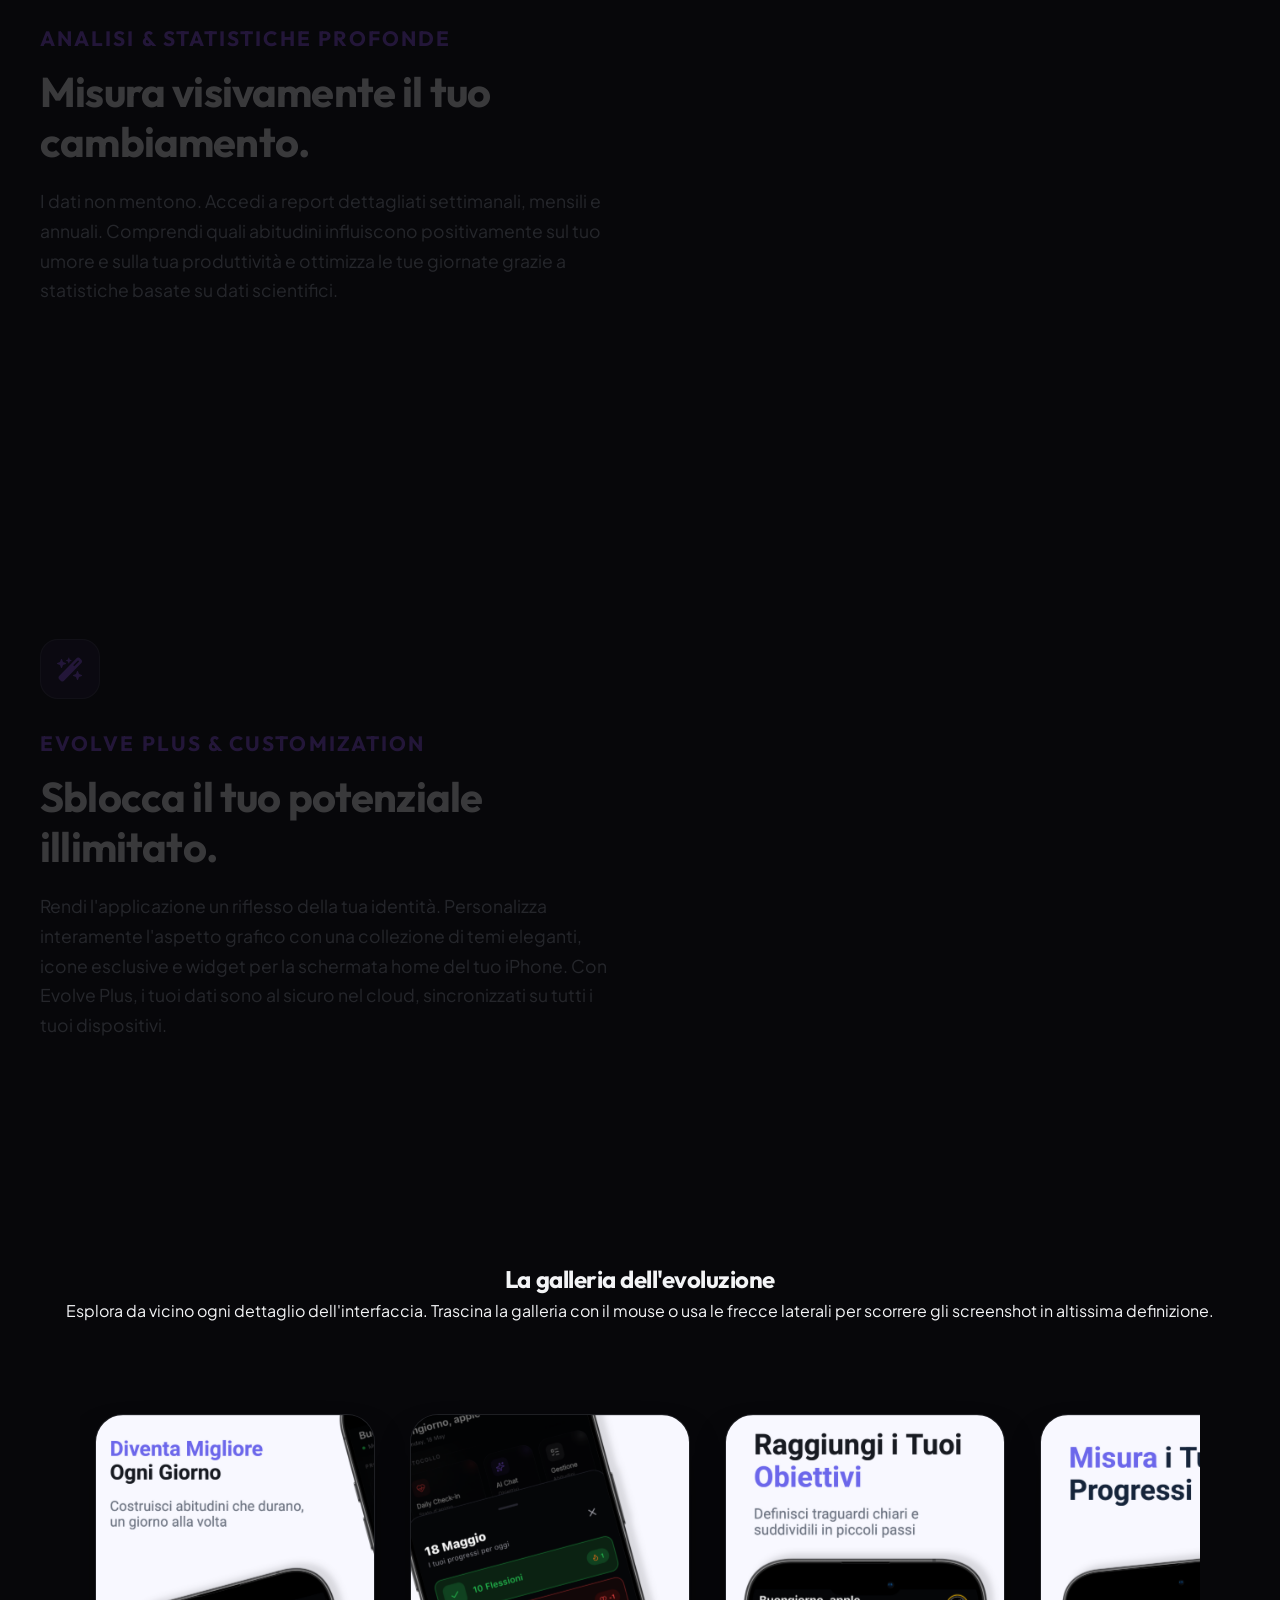
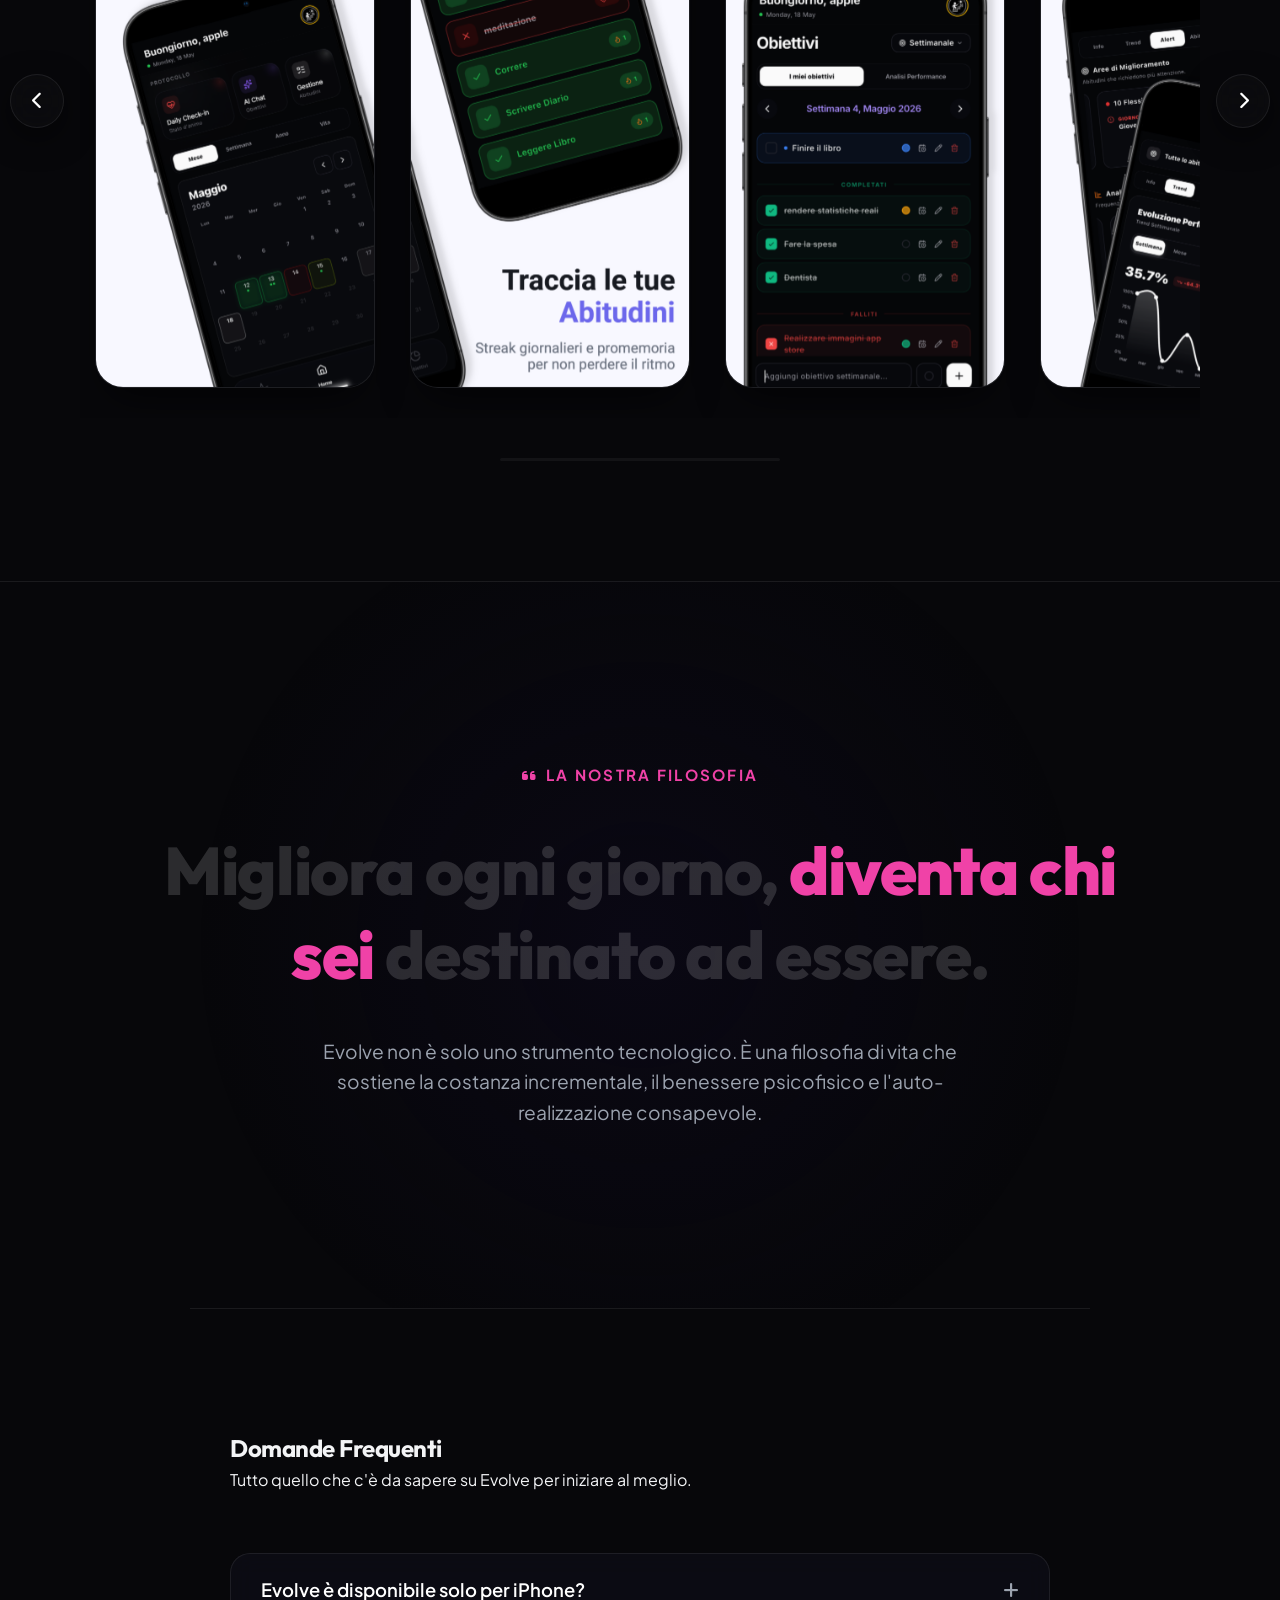
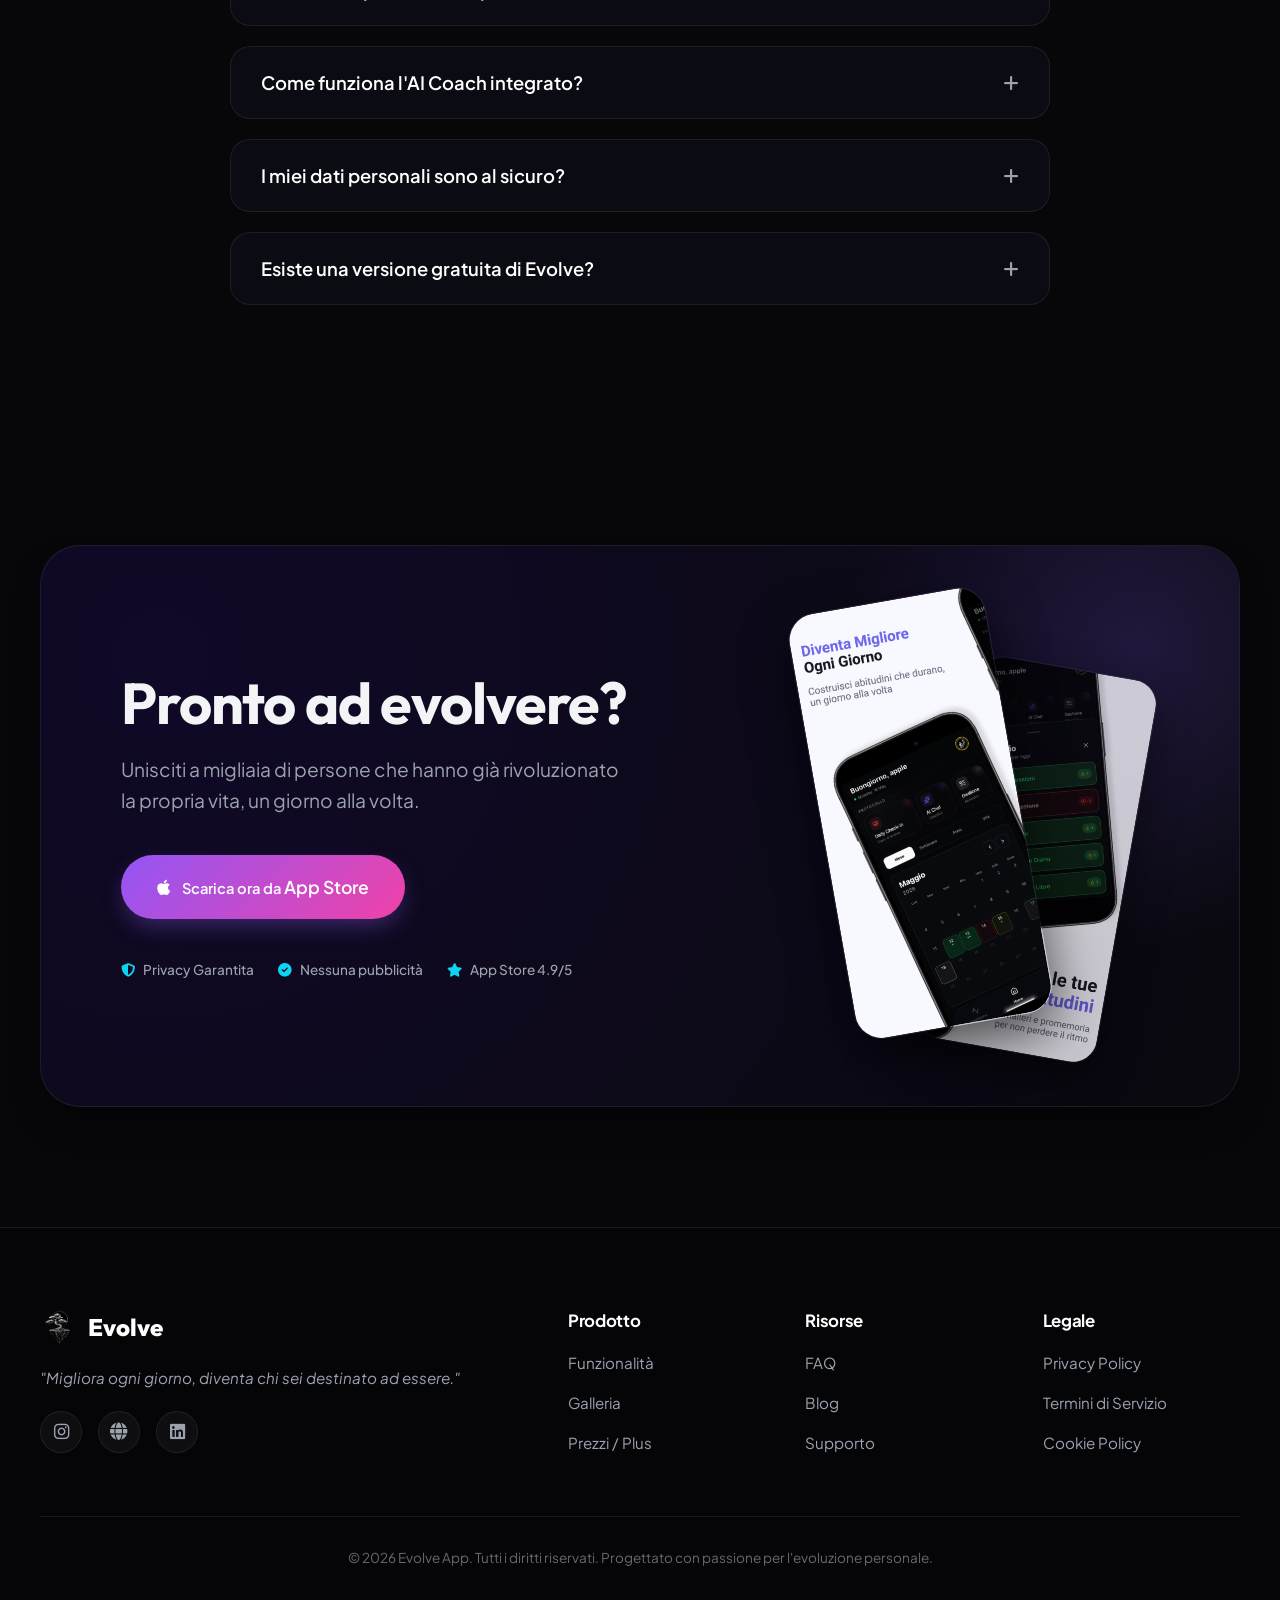
==== commit f7eeee34: "implementazioni pagine legal + logo e links" ====
--- a/index.html
+++ b/index.html
@@ -37,7 +37,7 @@
     <header class="navbar">
         <div class="navbar-container">
             <a href="#" class="logo" id="nav-logo">
-                <span class="logo-icon"><i class="fa-solid fa-wind"></i></span>
+                <img src="logo.png" alt="Evolve Logo" class="logo-img">
                 <span class="logo-text">Evolve</span>
             </a>
             
@@ -437,15 +437,14 @@
         <div class="footer-container">
             <div class="footer-brand">
                 <a href="#" class="logo">
-                    <span class="logo-icon"><i class="fa-solid fa-wind"></i></span>
+                    <img src="logo.png" alt="Evolve Logo" class="logo-img">
                     <span class="logo-text">Evolve</span>
                 </a>
                 <p class="footer-motto">"Migliora ogni giorno, diventa chi sei destinato ad essere."</p>
                 <div class="footer-socials">
-                    <a href="#" aria-label="Instagram" class="social-link"><i class="fa-brands fa-instagram"></i></a>
-                    <a href="#" aria-label="TikTok" class="social-link"><i class="fa-brands fa-tiktok"></i></a>
-                    <a href="#" aria-label="X / Twitter" class="social-link"><i class="fa-brands fa-x-twitter"></i></a>
-                    <a href="#" aria-label="LinkedIn" class="social-link"><i class="fa-brands fa-linkedin"></i></a>
+                    <a href="https://www.instagram.com/simo___one/" target="_blank" rel="noopener" aria-label="Instagram" class="social-link"><i class="fa-brands fa-instagram"></i></a>
+                    <a href="https://simo-hue.github.io" target="_blank" rel="noopener" aria-label="Sito Personale" class="social-link"><i class="fa-solid fa-globe"></i></a>
+                    <a href="https://www.linkedin.com/in/simonemattioli2003/" target="_blank" rel="noopener" aria-label="LinkedIn" class="social-link"><i class="fa-brands fa-linkedin"></i></a>
                 </div>
             </div>
             
@@ -464,9 +463,9 @@
                 </div>
                 <div class="links-col">
                     <h4>Legale</h4>
-                    <a href="#">Privacy Policy</a>
-                    <a href="#">Termini di Servizio</a>
-                    <a href="#">Cookie Policy</a>
+                    <a href="privacy.html">Privacy Policy</a>
+                    <a href="terms.html">Termini di Servizio</a>
+                    <a href="cookie.html">Cookie Policy</a>
                 </div>
             </div>
         </div>
--- a/style.css
+++ b/style.css
@@ -266,6 +266,13 @@
     justify-content: center;
     font-size: 1.2rem;
     box-shadow: 0 8px 16px -4px rgba(139, 92, 246, 0.3);
+}
+
+.logo-img {
+    height: 36px;
+    width: auto;
+    object-fit: contain;
+    display: block;
 }
 
 .nav-links {
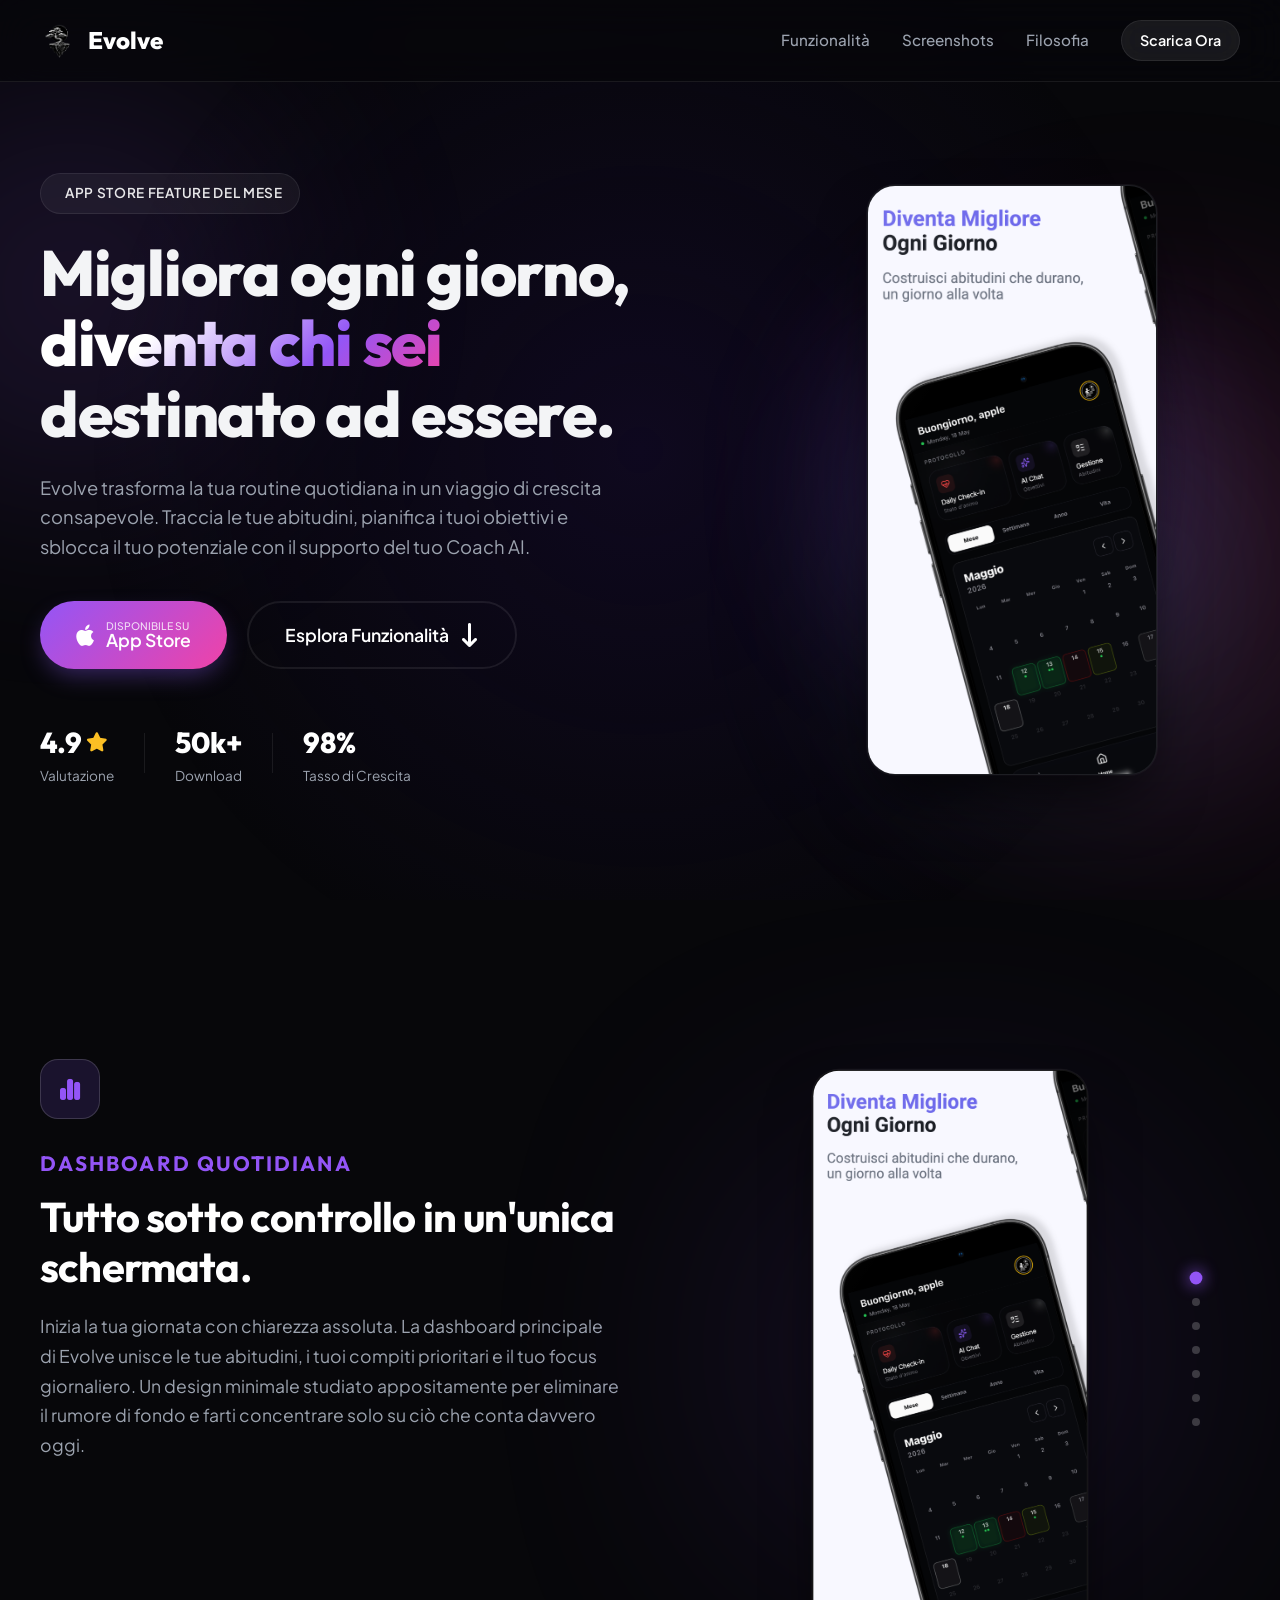
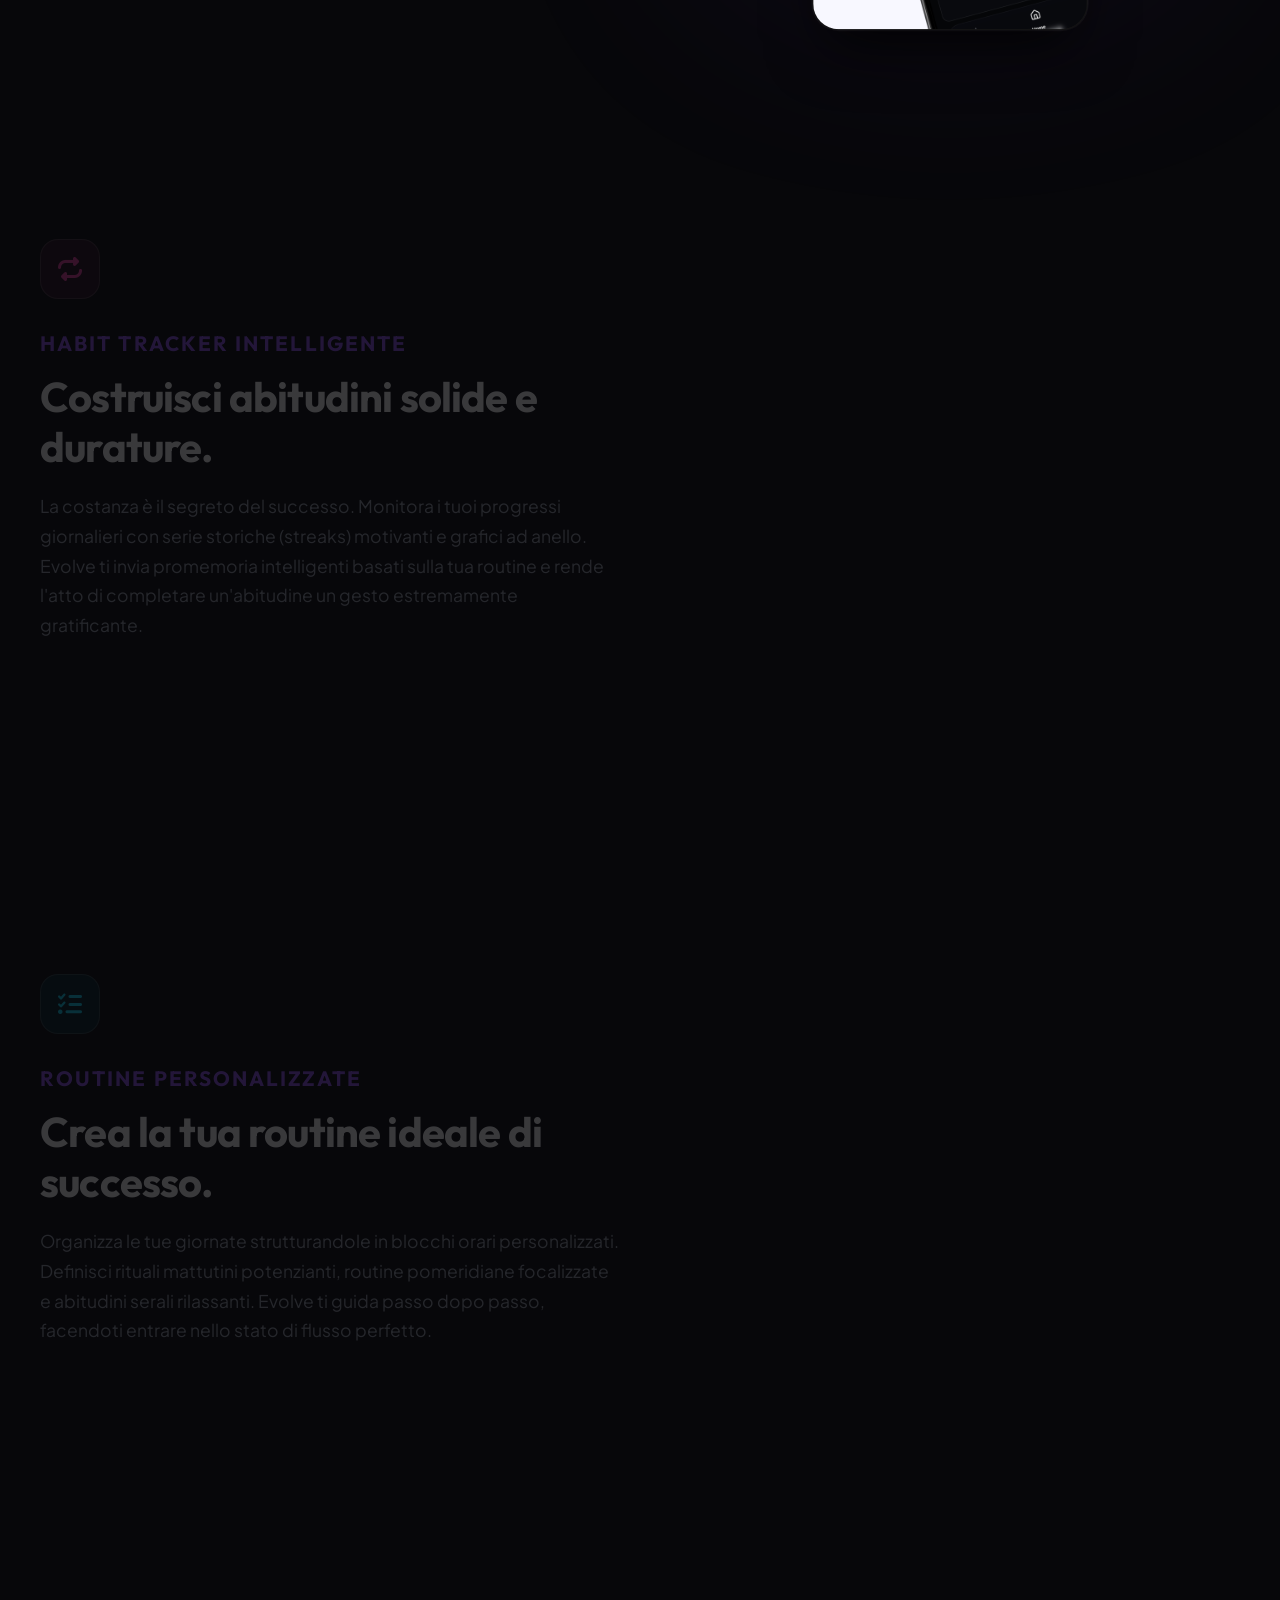
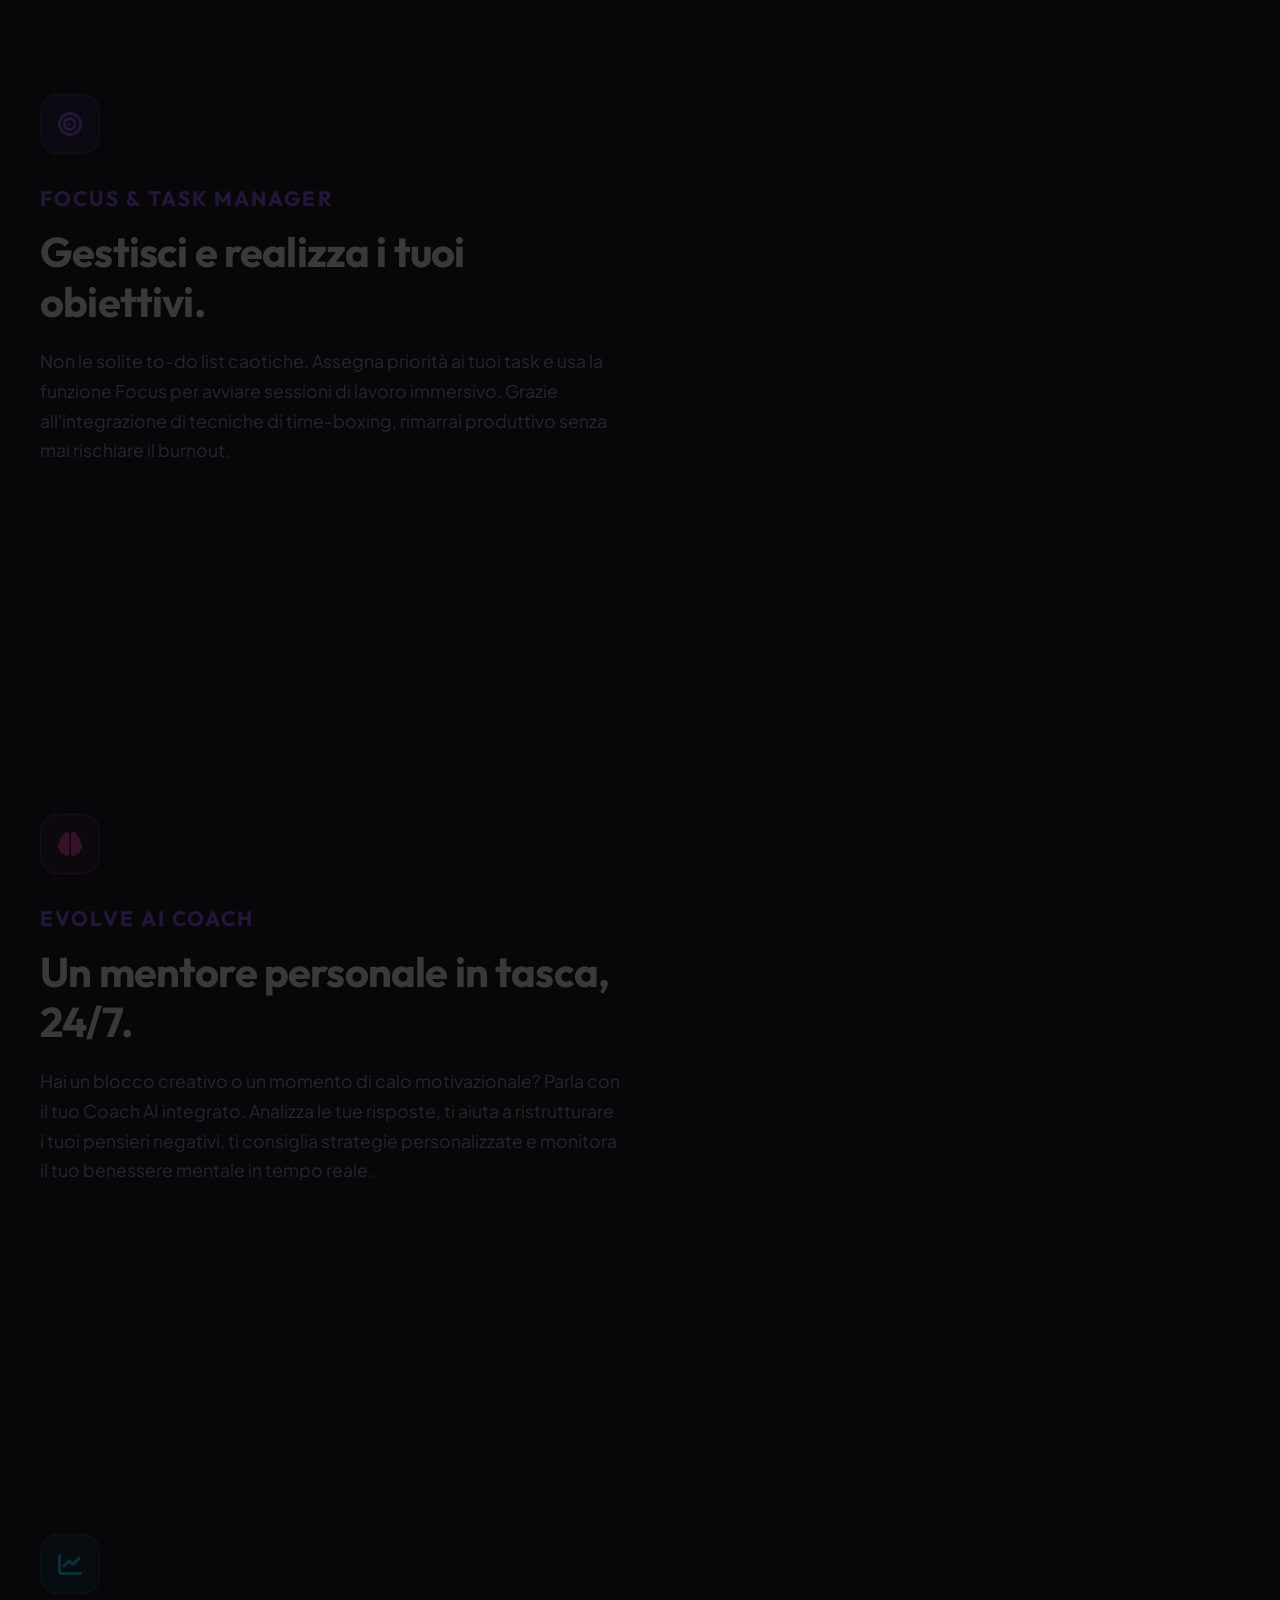
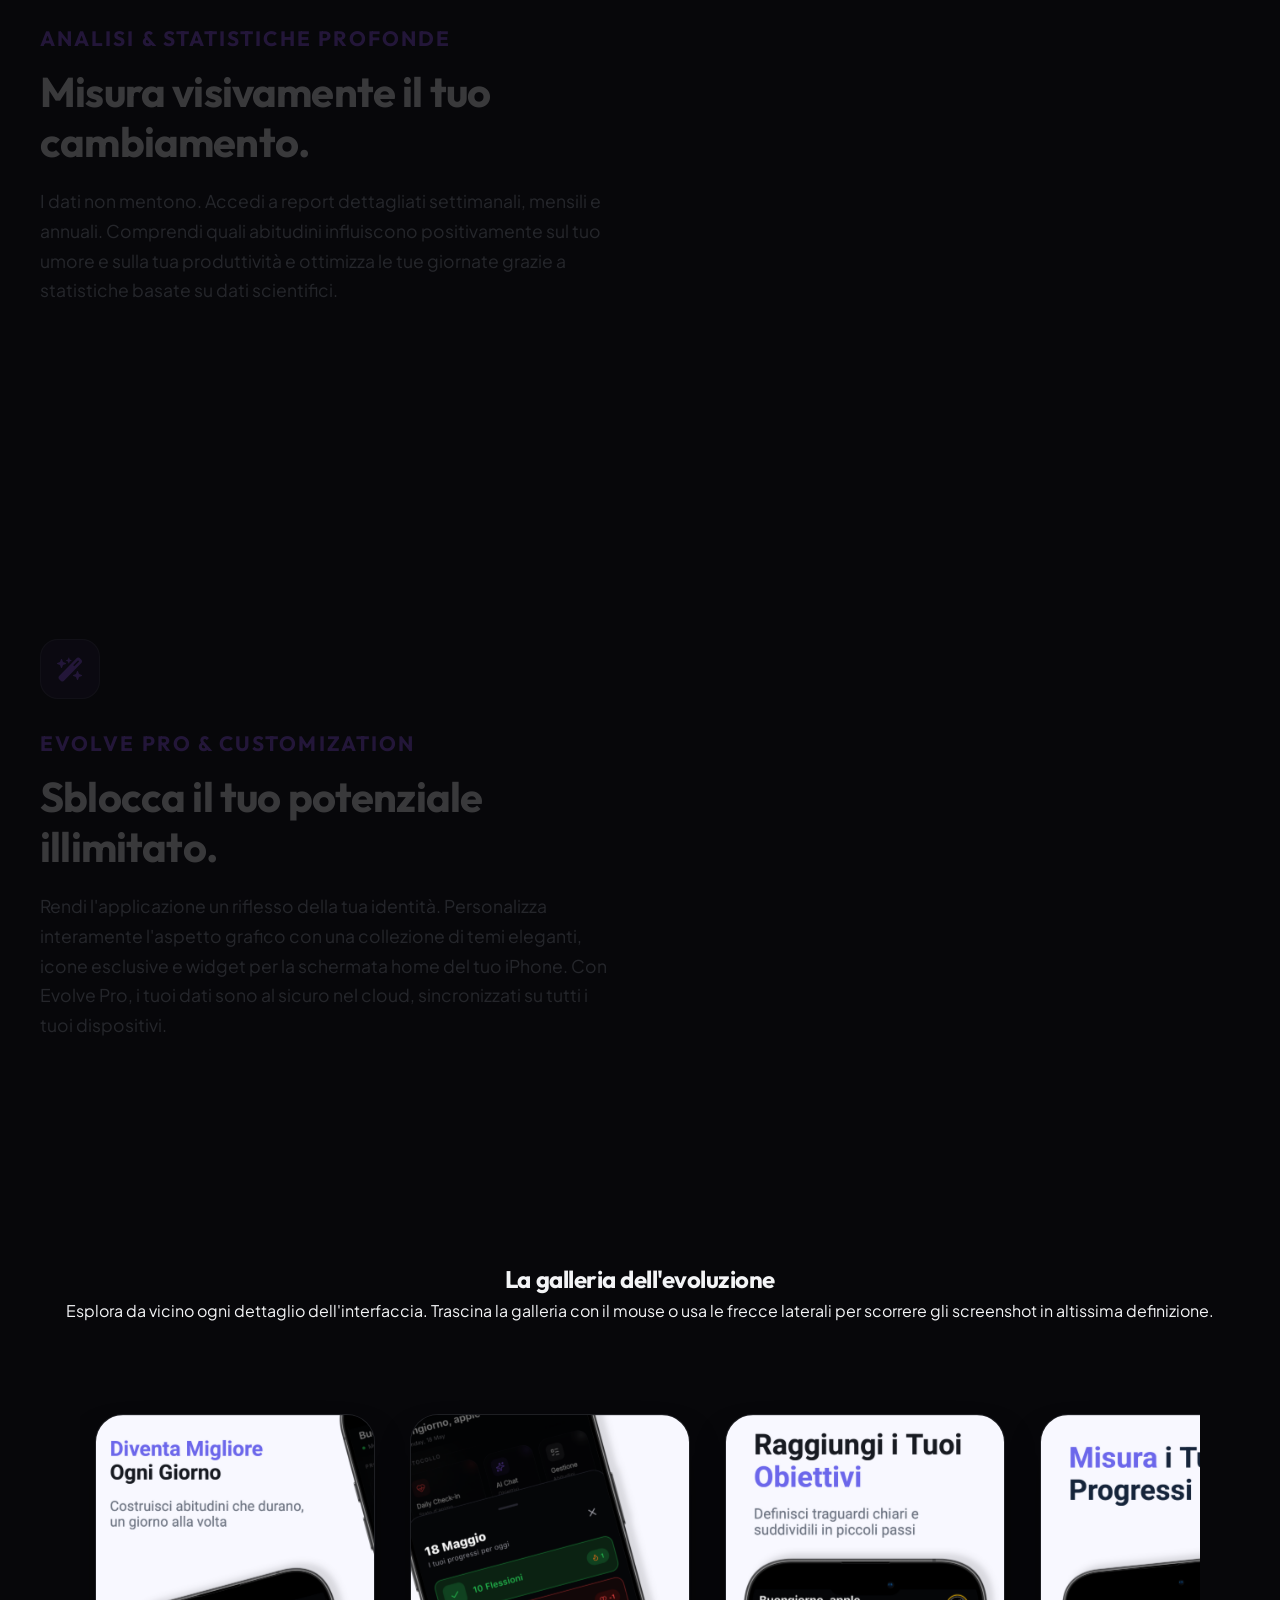
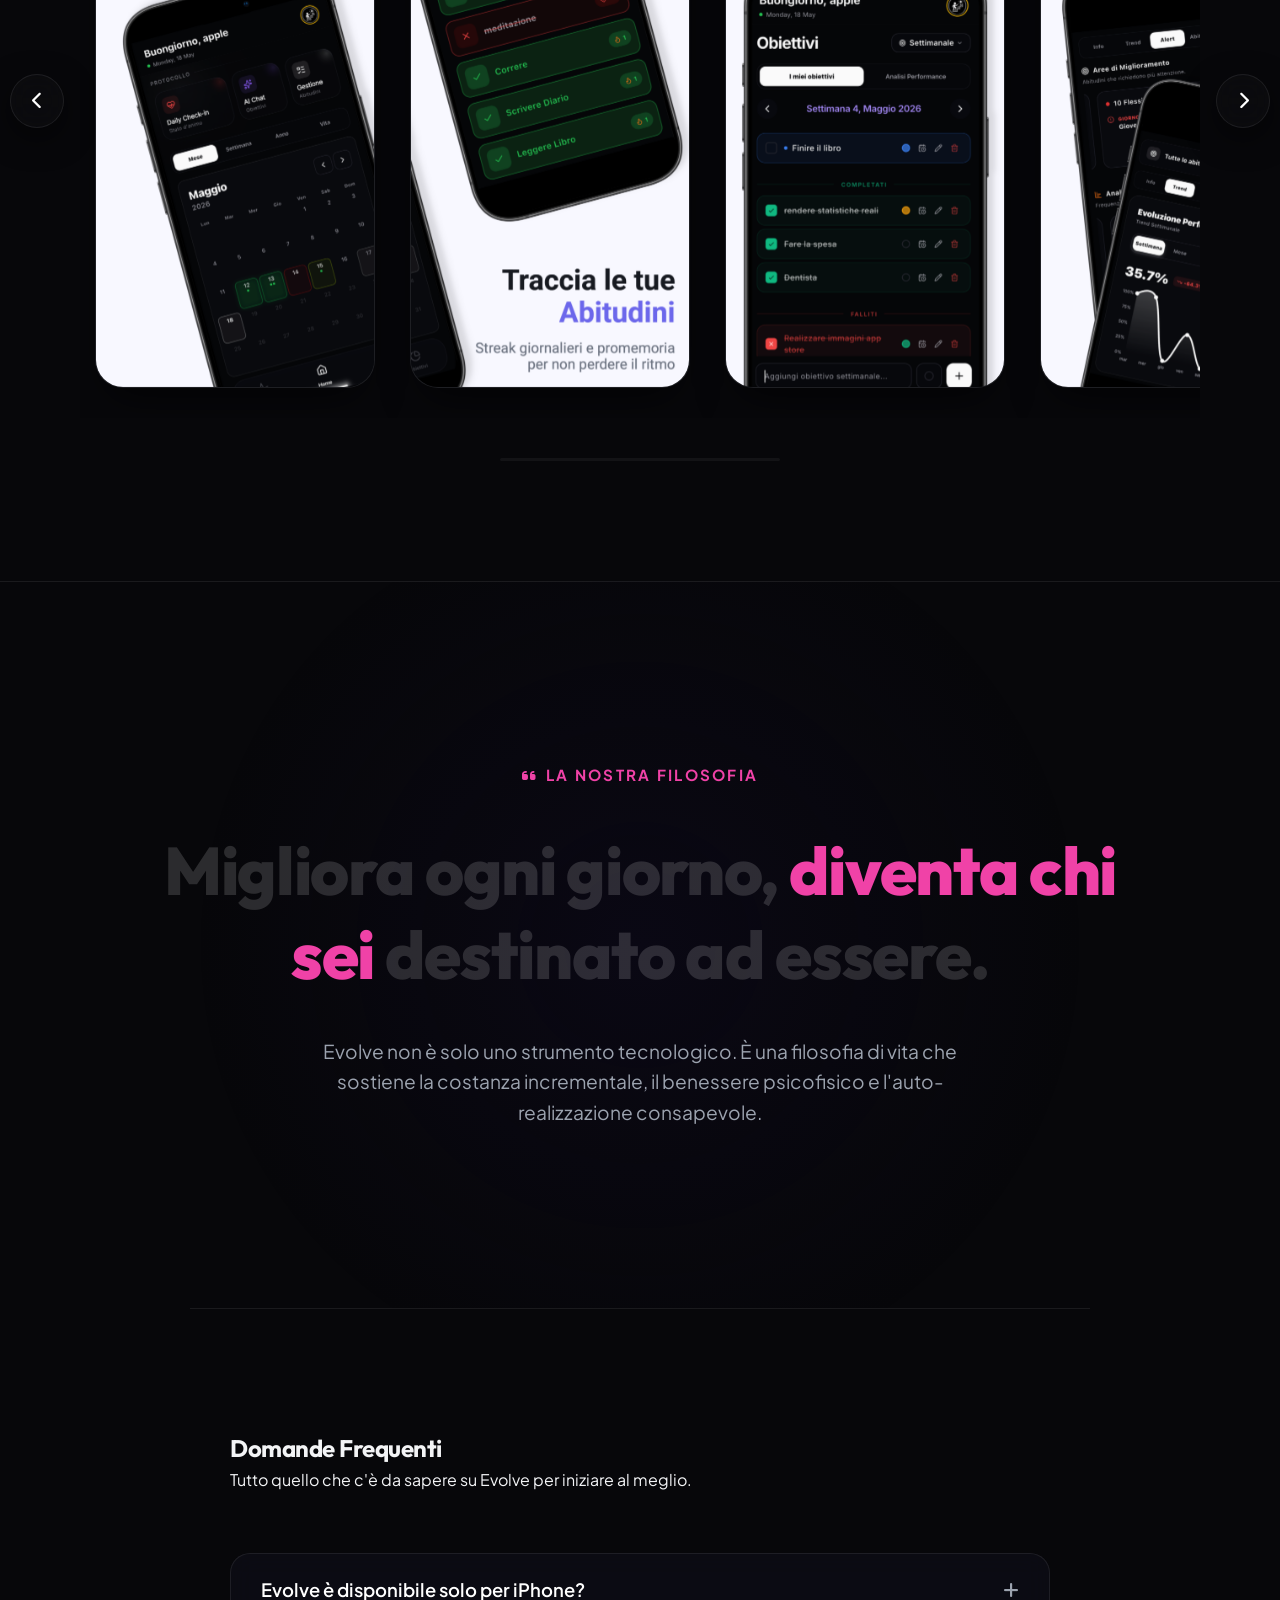
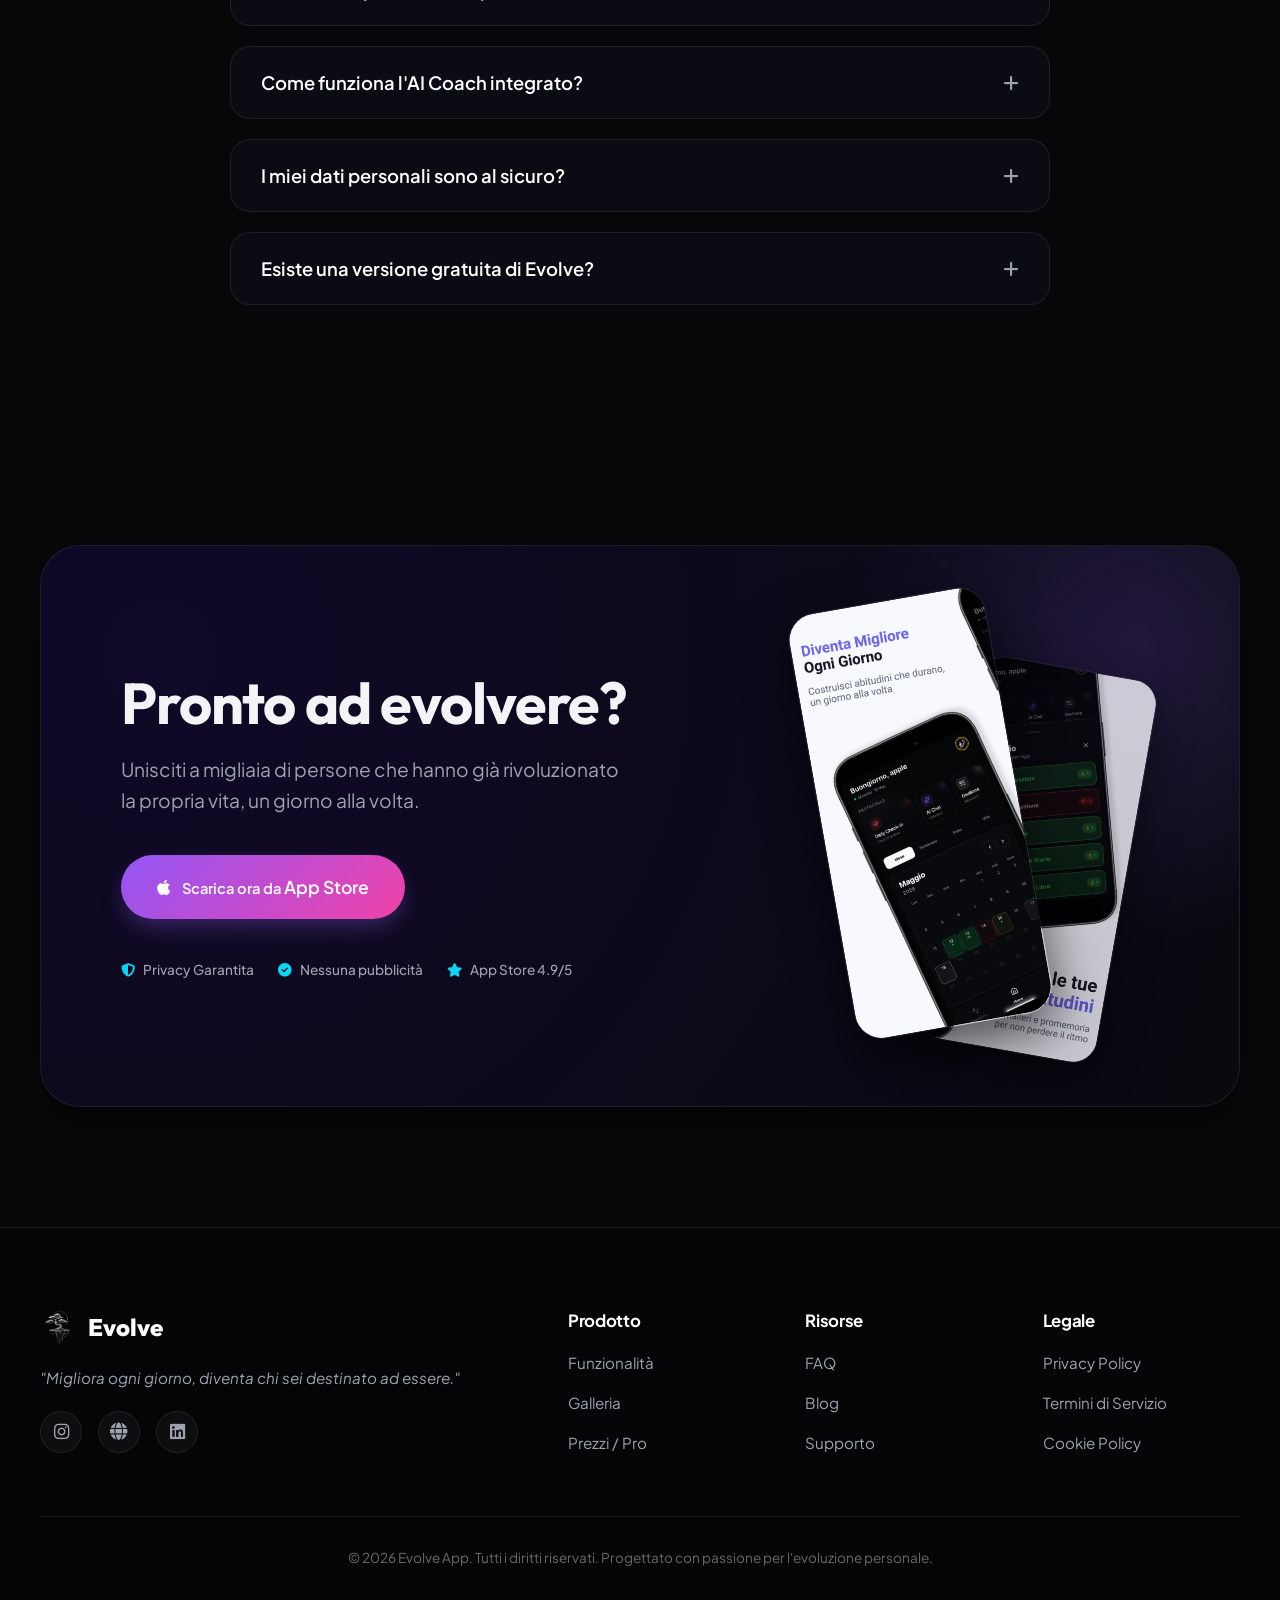
==== commit 511ee7d7: "aggiornamento per apple review" ====
--- a/index.html
+++ b/index.html
@@ -184,9 +184,9 @@
                 <!-- Feature 7 -->
                 <div class="feature-text-block" data-index="7" id="feature-7">
                     <div class="feature-icon-wrapper block-7"><i class="fa-solid fa-wand-magic-sparkles"></i></div>
-                    <h2>Evolve Plus & Customization</h2>
+                    <h2>Evolve Pro & Customization</h2>
                     <h3>Sblocca il tuo potenziale illimitato.</h3>
-                    <p>Rendi l'applicazione un riflesso della tua identità. Personalizza interamente l'aspetto grafico con una collezione di temi eleganti, icone esclusive e widget per la schermata home del tuo iPhone. Con Evolve Plus, i tuoi dati sono al sicuro nel cloud, sincronizzati su tutti i tuoi dispositivi.</p>
+                    <p>Rendi l'applicazione un riflesso della tua identità. Personalizza interamente l'aspetto grafico con una collezione di temi eleganti, icone esclusive e widget per la schermata home del tuo iPhone. Con Evolve Pro, i tuoi dati sono al sicuro nel cloud, sincronizzati su tutti i tuoi dispositivi.</p>
                 </div>
                 
             </div>
@@ -390,7 +390,7 @@
                         <span class="faq-icon"><i class="fa-solid fa-plus"></i></span>
                     </button>
                     <div class="faq-answer">
-                        <p>Sì, Evolve offre un piano base gratuito che ti permette di monitorare fino a 5 abitudini contemporaneamente, creare task ed esplorare le funzionalità principali. Con il piano Evolve Plus sblocchi abitudini illimitate, il Coach AI completo, statistiche avanzate e temi grafici esclusivi.</p>
+                        <p>Sì, Evolve offre un piano base gratuito che ti permette di monitorare fino a 5 abitudini contemporaneamente, creare task ed esplorare le funzionalità principali. Con il piano Evolve Pro sblocchi abitudini illimitate, il Coach AI completo, statistiche avanzate e temi grafici esclusivi.</p>
                     </div>
                 </div>
             </div>
@@ -453,7 +453,7 @@
                     <h4>Prodotto</h4>
                     <a href="#features">Funzionalità</a>
                     <a href="#showcase">Galleria</a>
-                    <a href="#download">Prezzi / Plus</a>
+                    <a href="#download">Prezzi / Pro</a>
                 </div>
                 <div class="links-col">
                     <h4>Risorse</h4>
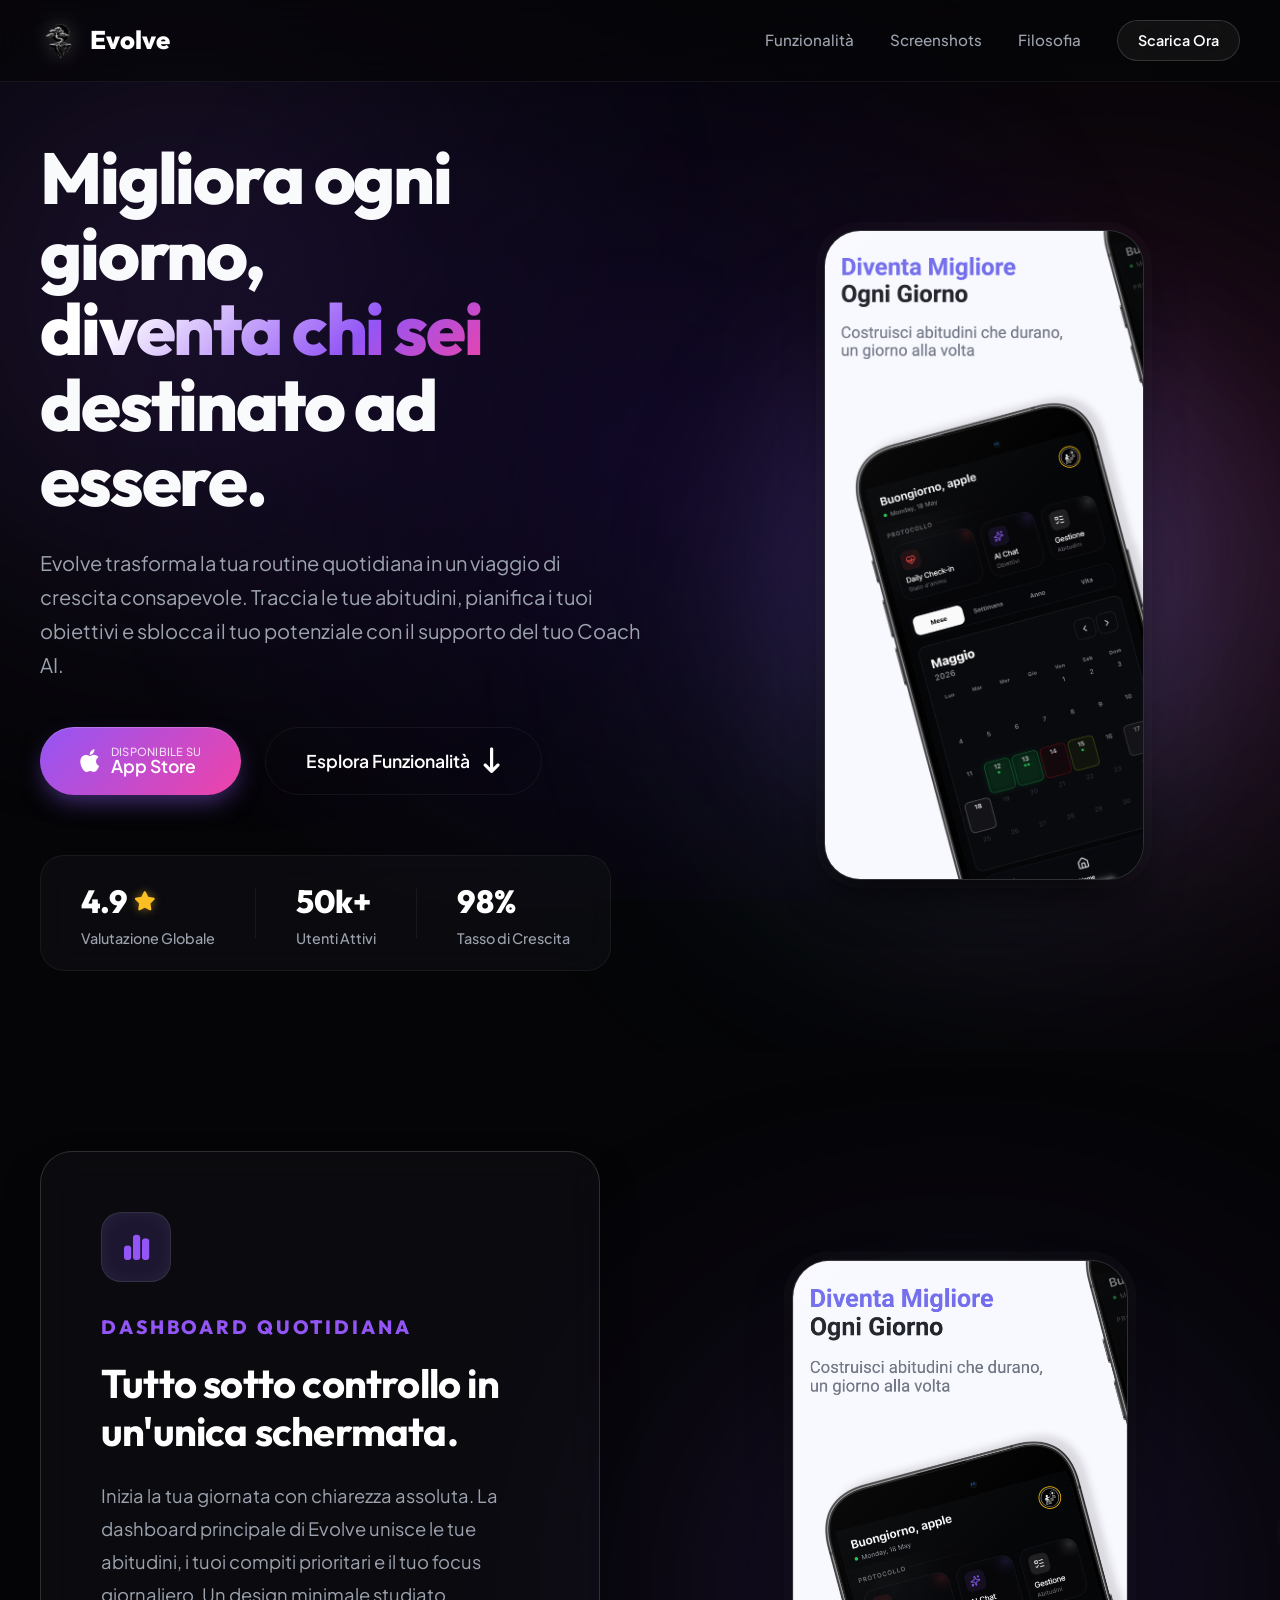
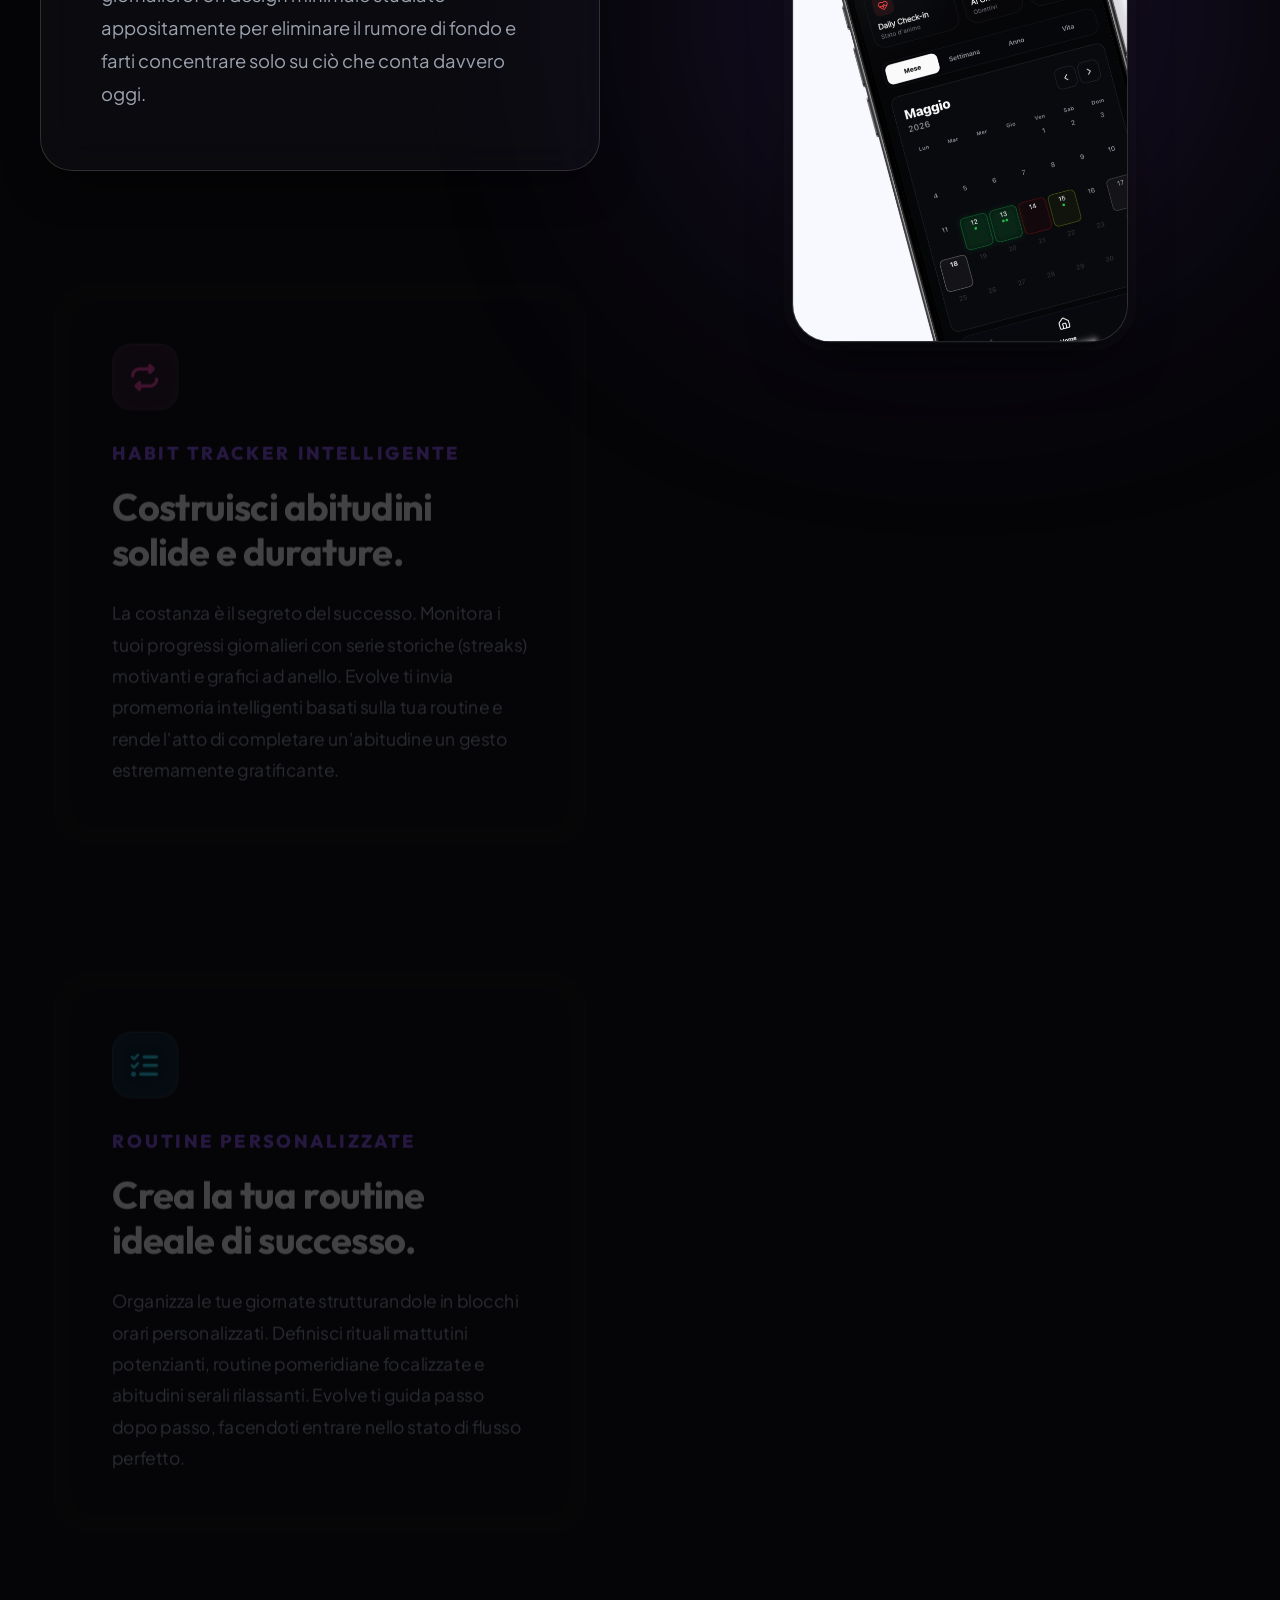
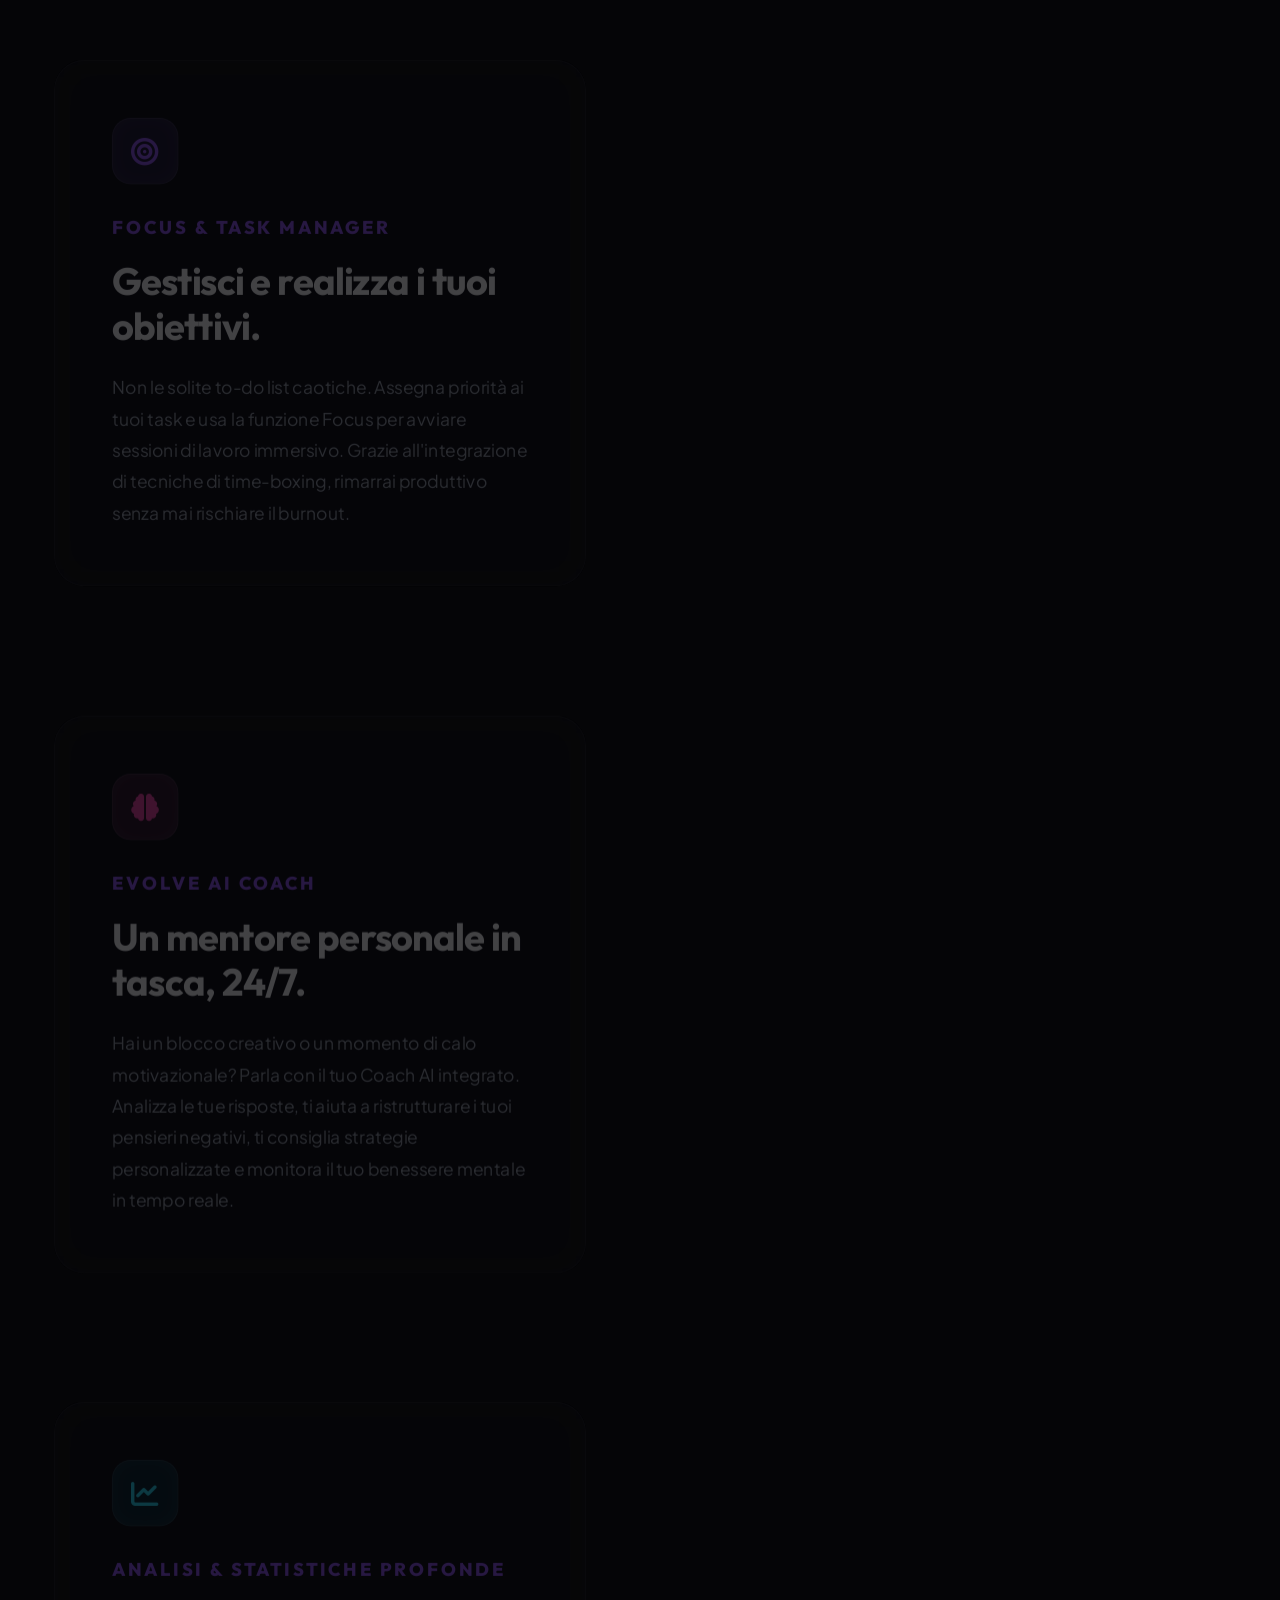
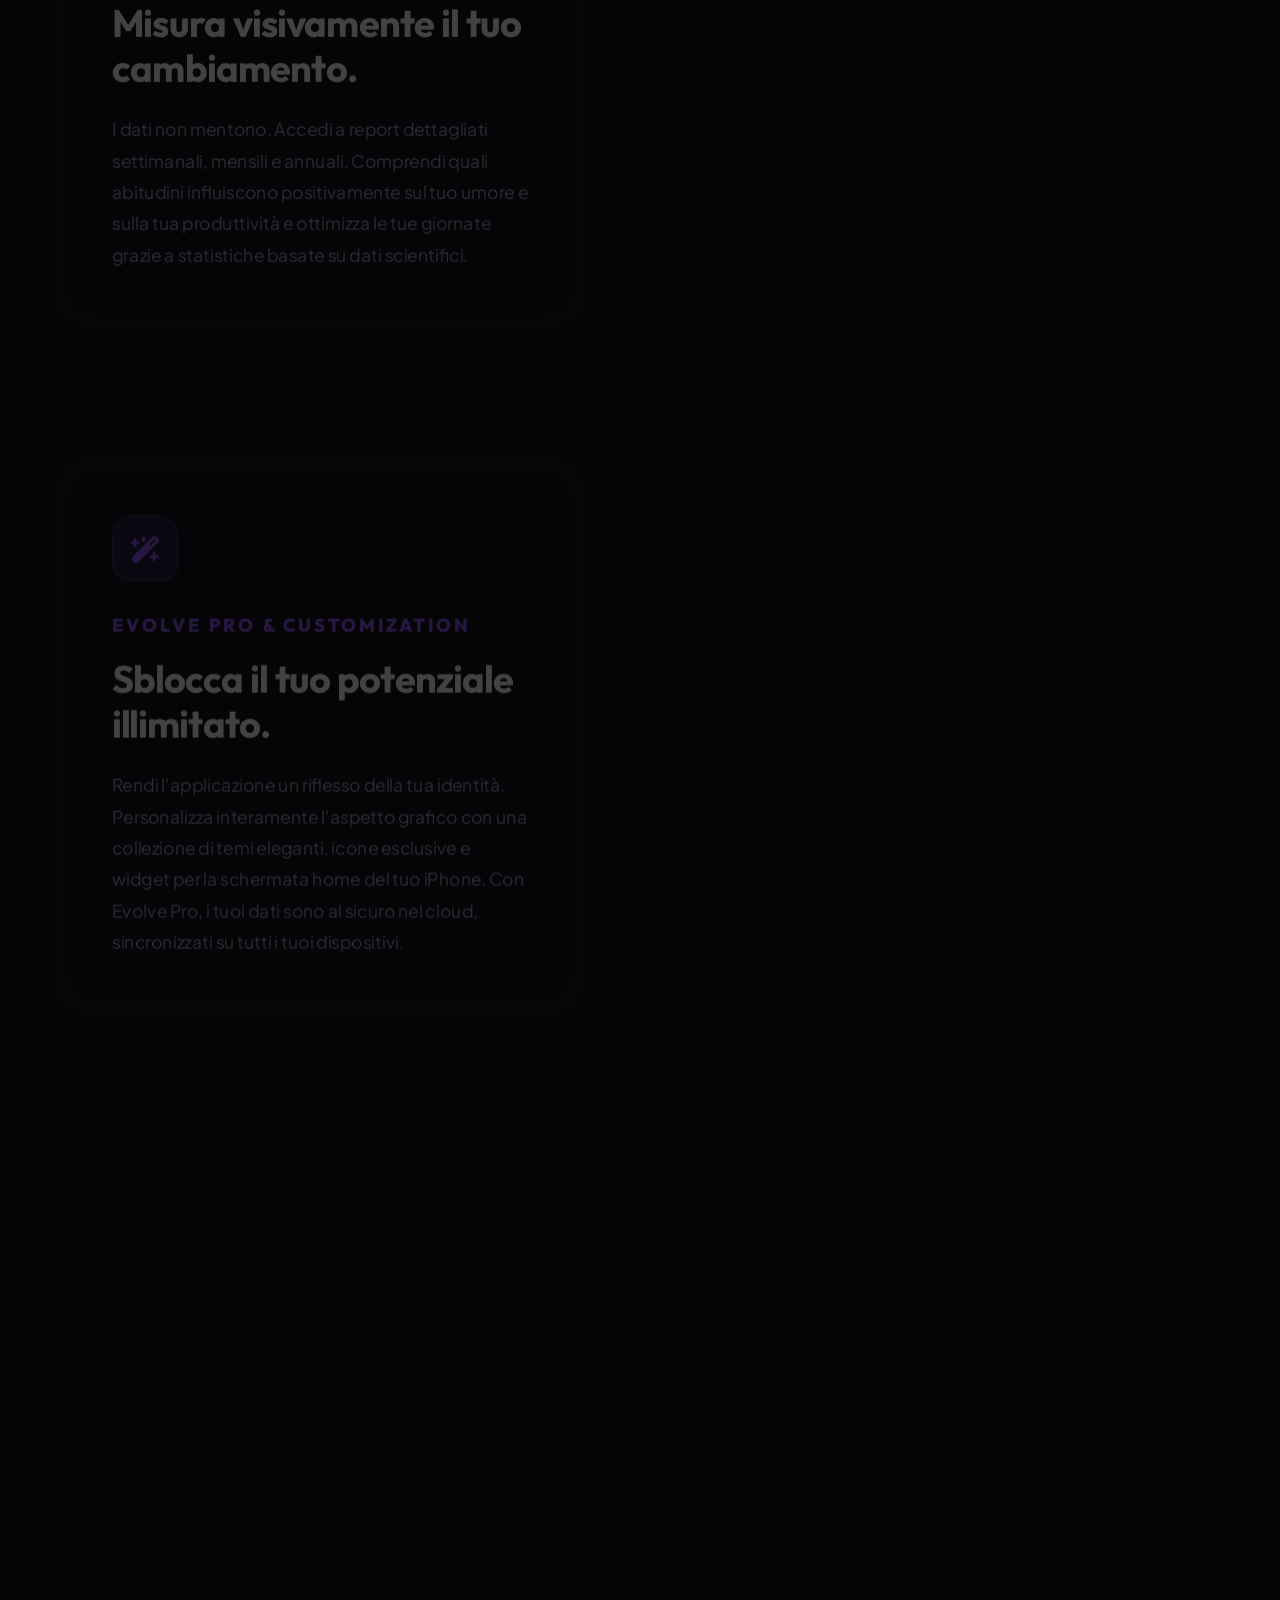
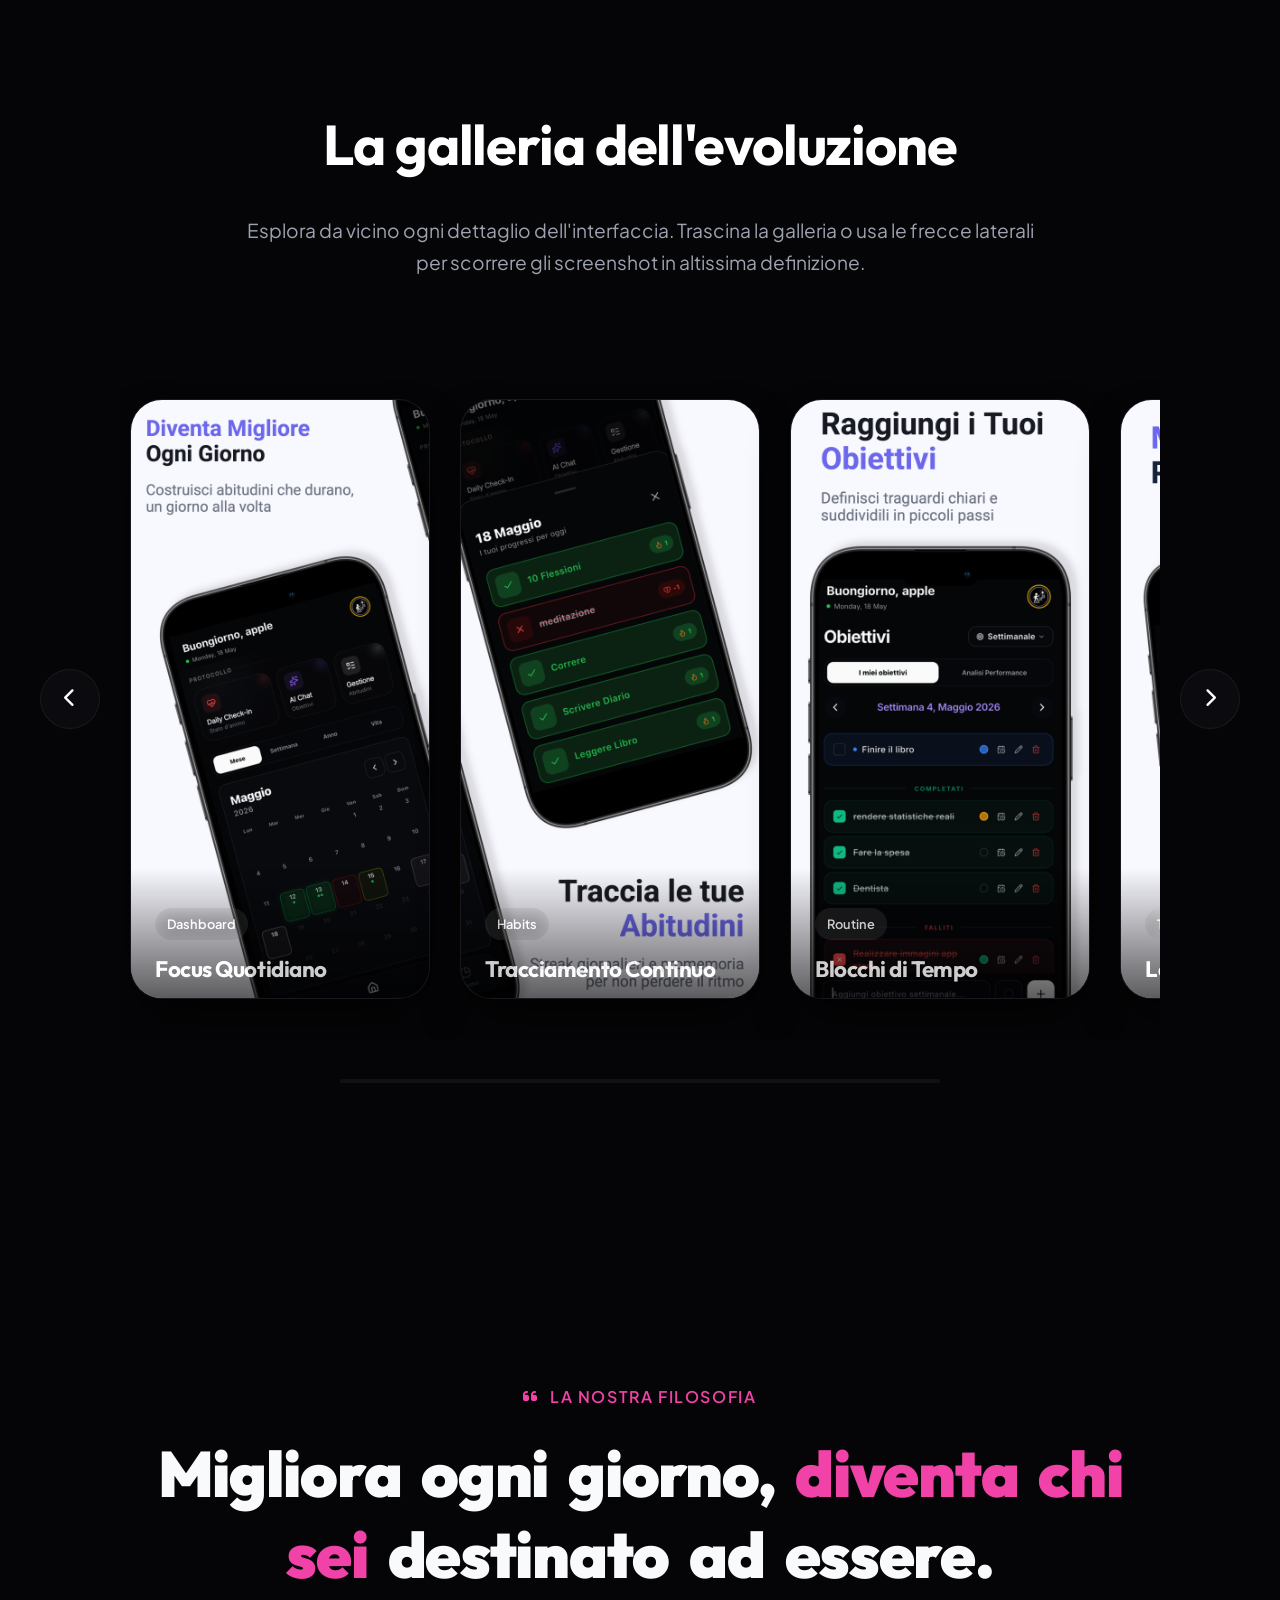
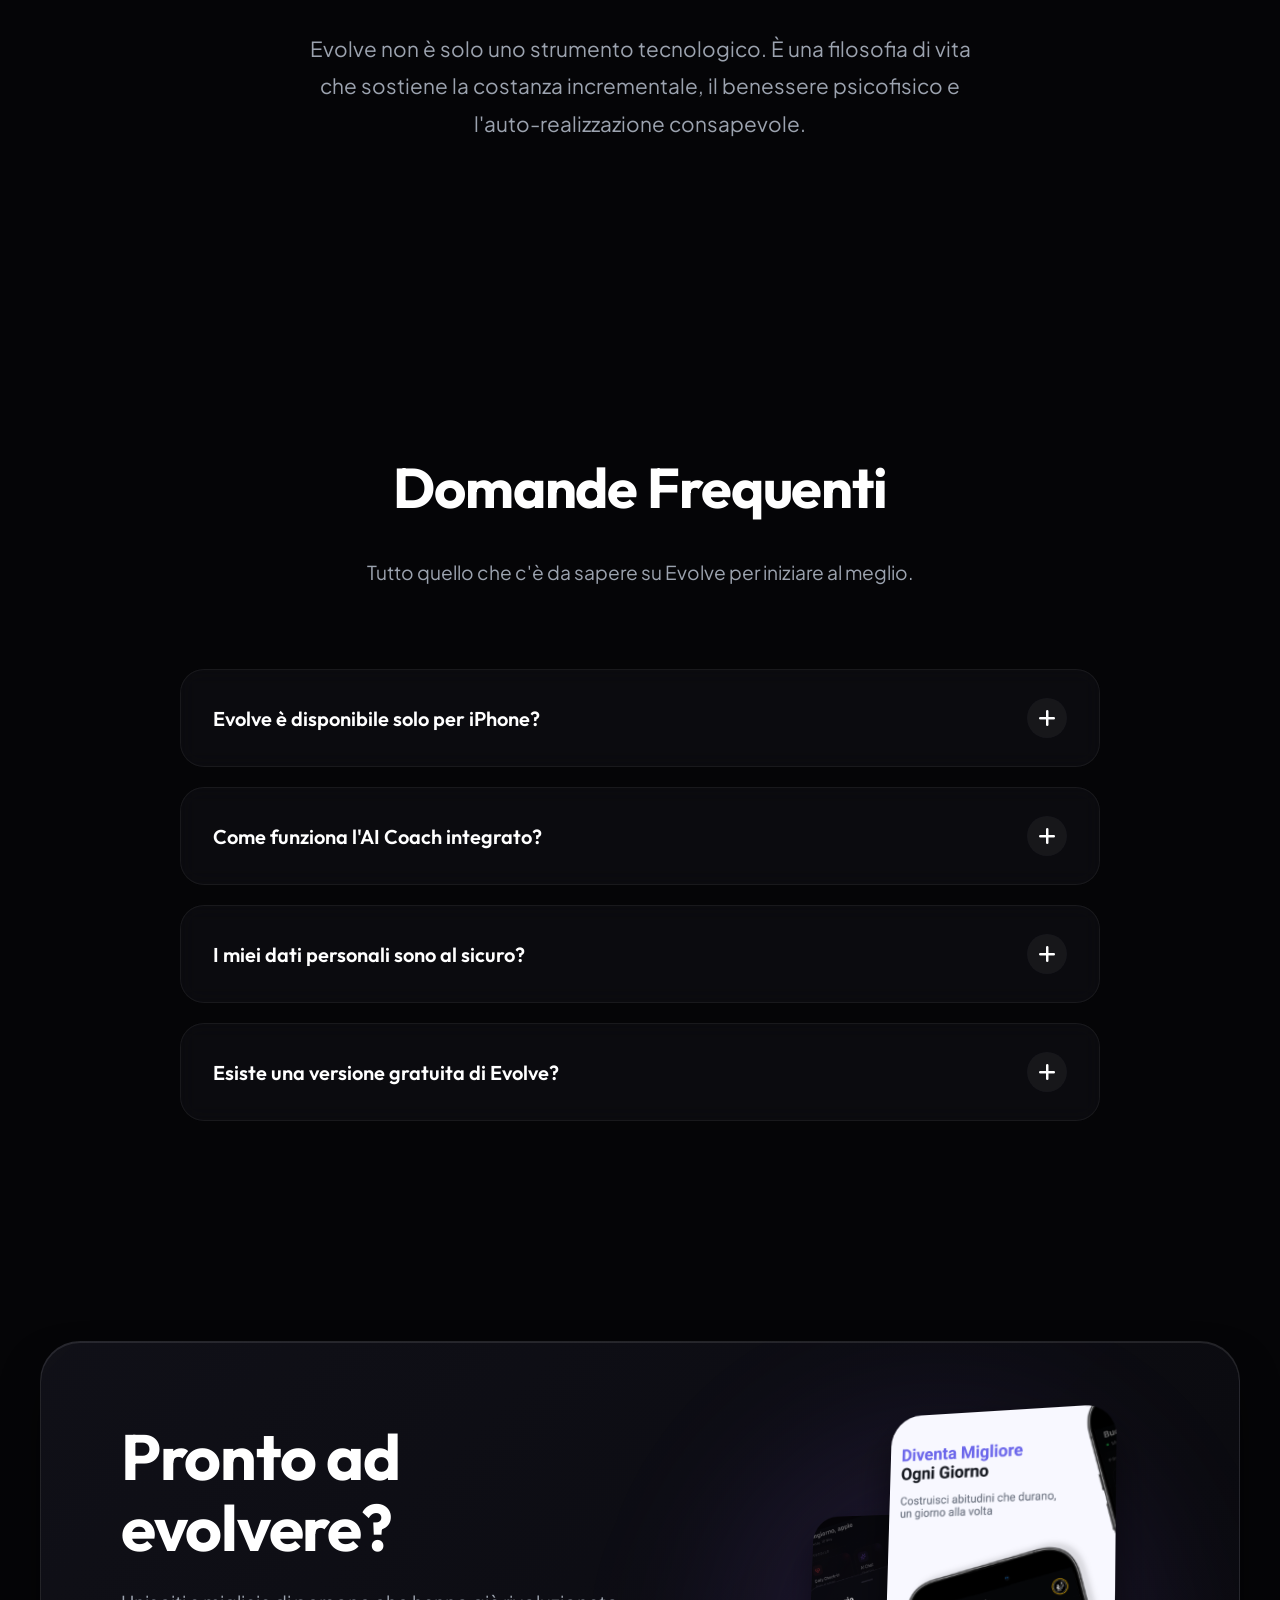
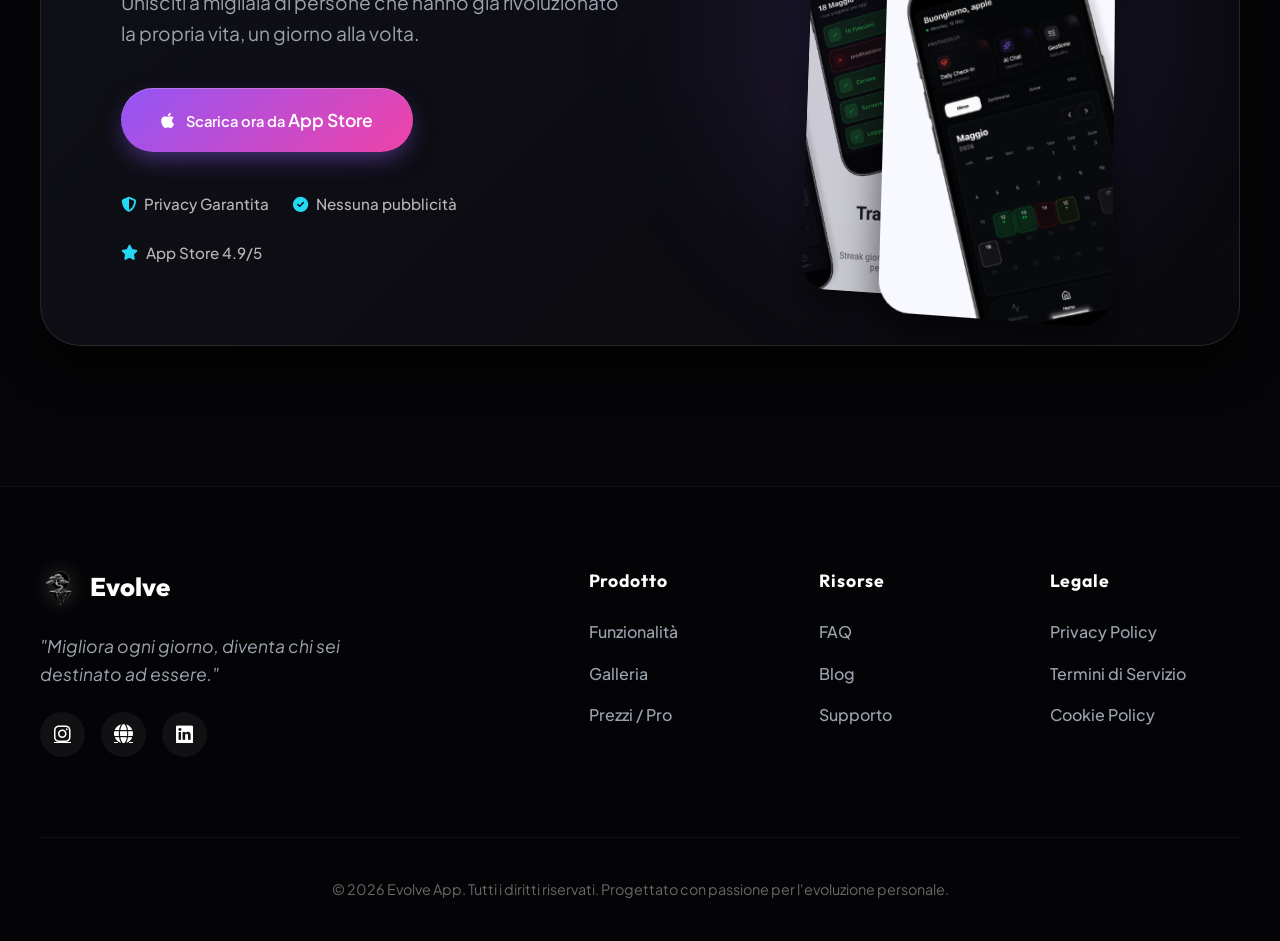
==== commit 32453cae: "bozza sito web" ====
--- a/index.html
+++ b/index.html
@@ -1,30 +1,38 @@
 <!DOCTYPE html>
 <html lang="it">
+
 <head>
     <meta charset="UTF-8">
     <meta name="viewport" content="width=device-width, initial-scale=1.0">
     <title>Evolve - Migliora ogni giorno, diventa chi sei destinato ad essere</title>
-    
+
     <!-- Meta Tags SEO -->
-    <meta name="description" content="Evolve è l'applicazione iPhone definitiva per il tracciamento delle abitudini, la crescita personale e l'ottimizzazione del proprio tempo. Realizza il tuo potenziale ogni giorno.">
-    <meta name="keywords" content="Evolve app, crescita personale, habit tracker, produttività iPhone, routine quotidiane, intelligenza artificiale coach, sviluppo personale">
+    <meta name="description"
+        content="Evolve è l'applicazione iPhone definitiva per il tracciamento delle abitudini, la crescita personale e l'ottimizzazione del proprio tempo. Realizza il tuo potenziale ogni giorno.">
+    <meta name="keywords"
+        content="Evolve app, crescita personale, habit tracker, produttività iPhone, routine quotidiane, intelligenza artificiale coach, sviluppo personale">
     <meta name="author" content="Evolve">
+    <meta name="theme-color" content="#050507">
     <meta property="og:title" content="Evolve - La tua crescita personale quotidiana">
-    <meta property="og:description" content="Migliora ogni giorno, diventa chi sei destinato ad essere. Traccia abitudini, organizza task e consulta il tuo coach AI.">
+    <meta property="og:description"
+        content="Migliora ogni giorno, diventa chi sei destinato ad essere. Traccia abitudini, organizza task e consulta il tuo coach AI.">
     <meta property="og:image" content="iphone_img/01.png">
     <meta property="og:type" content="website">
-    
+
     <!-- Google Fonts -->
     <link rel="preconnect" href="https://fonts.googleapis.com">
     <link rel="preconnect" href="https://fonts.gstatic.com" crossorigin>
-    <link href="https://fonts.googleapis.com/css2?family=Plus+Jakarta+Sans:wght@300;400;500;600;700;800&family=Outfit:wght@500;600;700;800;900&display=swap" rel="stylesheet">
-    
+    <link
+        href="https://fonts.googleapis.com/css2?family=Plus+Jakarta+Sans:wght@300;400;500;600;700;800&family=Outfit:wght@500;600;700;800;900&display=swap"
+        rel="stylesheet">
+
     <!-- FontAwesome per icone moderne -->
     <link rel="stylesheet" href="https://cdnjs.cloudflare.com/ajax/libs/font-awesome/6.4.0/css/all.min.css">
-    
+
     <!-- Stili Custom -->
     <link rel="stylesheet" href="style.css">
 </head>
+
 <body>
 
     <!-- Sfondo Animato Ambientale -->
@@ -40,14 +48,14 @@
                 <img src="logo.png" alt="Evolve Logo" class="logo-img">
                 <span class="logo-text">Evolve</span>
             </a>
-            
+
             <nav class="nav-links">
                 <a href="#features" class="nav-link" id="link-features">Funzionalità</a>
                 <a href="#showcase" class="nav-link" id="link-showcase">Screenshots</a>
                 <a href="#philosophy" class="nav-link" id="link-philosophy">Filosofia</a>
                 <a href="#download" class="btn btn-secondary btn-sm" id="btn-nav-download">Scarica Ora</a>
             </nav>
-            
+
             <button class="mobile-menu-toggle" id="menu-toggle" aria-label="Apri menu">
                 <span class="bar"></span>
                 <span class="bar"></span>
@@ -56,7 +64,7 @@
         </div>
     </header>
 
-    <!-- Menu Mobile Mobile Overlay -->
+    <!-- Menu Mobile Mobile Overlay (Modificato per top-layer/starting-style) -->
     <div class="mobile-menu" id="mobile-menu">
         <nav class="mobile-nav-links">
             <a href="#features" class="mobile-link" id="mob-link-features">Funzionalità</a>
@@ -70,17 +78,14 @@
     <section class="hero" id="hero">
         <div class="hero-container">
             <div class="hero-content">
-                <div class="badge" id="hero-badge">
-                    <span class="badge-icon"><i class="fa-solid fa-sparkles"></i></span>
-                    <span class="badge-text">App Store Feature del Mese</span>
-                </div>
                 <h1 class="hero-title" id="hero-main-title">
                     Migliora ogni giorno, <br>
                     <span class="text-gradient">diventa chi sei</span> <br>
                     destinato ad essere.
                 </h1>
                 <p class="hero-subtitle" id="hero-sub">
-                    Evolve trasforma la tua routine quotidiana in un viaggio di crescita consapevole. Traccia le tue abitudini, pianifica i tuoi obiettivi e sblocca il tuo potenziale con il supporto del tuo Coach AI.
+                    Evolve trasforma la tua routine quotidiana in un viaggio di crescita consapevole. Traccia le tue
+                    abitudini, pianifica i tuoi obiettivi e sblocca il tuo potenziale con il supporto del tuo Coach AI.
                 </p>
                 <div class="hero-buttons" id="hero-ctas">
                     <a href="#download" class="btn btn-primary btn-lg" id="btn-hero-appstore">
@@ -94,16 +99,16 @@
                         Esplora Funzionalità <i class="fa-solid fa-arrow-down-long"></i>
                     </a>
                 </div>
-                
+
                 <div class="hero-stats" id="hero-rating-stats">
                     <div class="stat-item">
                         <span class="stat-val">4.9<i class="fa-solid fa-star text-star"></i></span>
-                        <span class="stat-lbl">Valutazione</span>
+                        <span class="stat-lbl">Valutazione Globale</span>
                     </div>
                     <div class="stat-divider"></div>
                     <div class="stat-item">
                         <span class="stat-val">50k+</span>
-                        <span class="stat-lbl">Download</span>
+                        <span class="stat-lbl">Utenti Attivi</span>
                     </div>
                     <div class="stat-divider"></div>
                     <div class="stat-item">
@@ -112,7 +117,7 @@
                     </div>
                 </div>
             </div>
-            
+
             <div class="hero-visual" id="hero-visual-phone">
                 <div class="phone-glow"></div>
                 <!-- Screenshot Hero con 3D Tilt -->
@@ -126,77 +131,94 @@
         </div>
     </section>
 
-    <!-- Sezione SCROLL ANIMATION (Showcase delle Funzionalità) -->
+    <!-- Sezione SCROLL ANIMATION (Bento Box Features) -->
     <section class="features-scroll" id="features">
         <div class="features-scroll-wrapper">
-            
-            <!-- Lato Sinistro: Testo che scorre -->
+
+            <!-- Lato Sinistro: Testo Bento Blocks -->
             <div class="features-text-container">
-                
+
                 <!-- Feature 1 -->
                 <div class="feature-text-block active" data-index="1" id="feature-1">
                     <div class="feature-icon-wrapper block-1"><i class="fa-solid fa-chart-simple"></i></div>
                     <h2>Dashboard Quotidiana</h2>
                     <h3>Tutto sotto controllo in un'unica schermata.</h3>
-                    <p>Inizia la tua giornata con chiarezza assoluta. La dashboard principale di Evolve unisce le tue abitudini, i tuoi compiti prioritari e il tuo focus giornaliero. Un design minimale studiato appositamente per eliminare il rumore di fondo e farti concentrare solo su ciò che conta davvero oggi.</p>
-                </div>
-                
+                    <p>Inizia la tua giornata con chiarezza assoluta. La dashboard principale di Evolve unisce le tue
+                        abitudini, i tuoi compiti prioritari e il tuo focus giornaliero. Un design minimale studiato
+                        appositamente per eliminare il rumore di fondo e farti concentrare solo su ciò che conta davvero
+                        oggi.</p>
+                </div>
+
                 <!-- Feature 2 -->
                 <div class="feature-text-block" data-index="2" id="feature-2">
                     <div class="feature-icon-wrapper block-2"><i class="fa-solid fa-repeat"></i></div>
                     <h2>Habit Tracker Intelligente</h2>
                     <h3>Costruisci abitudini solide e durature.</h3>
-                    <p>La costanza è il segreto del successo. Monitora i tuoi progressi giornalieri con serie storiche (streaks) motivanti e grafici ad anello. Evolve ti invia promemoria intelligenti basati sulla tua routine e rende l'atto di completare un'abitudine un gesto estremamente gratificante.</p>
-                </div>
-                
+                    <p>La costanza è il segreto del successo. Monitora i tuoi progressi giornalieri con serie storiche
+                        (streaks) motivanti e grafici ad anello. Evolve ti invia promemoria intelligenti basati sulla
+                        tua routine e rende l'atto di completare un'abitudine un gesto estremamente gratificante.</p>
+                </div>
+
                 <!-- Feature 3 -->
                 <div class="feature-text-block" data-index="3" id="feature-3">
                     <div class="feature-icon-wrapper block-3"><i class="fa-solid fa-list-check"></i></div>
                     <h2>Routine Personalizzate</h2>
                     <h3>Crea la tua routine ideale di successo.</h3>
-                    <p>Organizza le tue giornate strutturandole in blocchi orari personalizzati. Definisci rituali mattutini potenzianti, routine pomeridiane focalizzate e abitudini serali rilassanti. Evolve ti guida passo dopo passo, facendoti entrare nello stato di flusso perfetto.</p>
-                </div>
-                
+                    <p>Organizza le tue giornate strutturandole in blocchi orari personalizzati. Definisci rituali
+                        mattutini potenzianti, routine pomeridiane focalizzate e abitudini serali rilassanti. Evolve ti
+                        guida passo dopo passo, facendoti entrare nello stato di flusso perfetto.</p>
+                </div>
+
                 <!-- Feature 4 -->
                 <div class="feature-text-block" data-index="4" id="feature-4">
                     <div class="feature-icon-wrapper block-4"><i class="fa-solid fa-bullseye"></i></div>
                     <h2>Focus & Task Manager</h2>
                     <h3>Gestisci e realizza i tuoi obiettivi.</h3>
-                    <p>Non le solite to-do list caotiche. Assegna priorità ai tuoi task e usa la funzione Focus per avviare sessioni di lavoro immersivo. Grazie all'integrazione di tecniche di time-boxing, rimarrai produttivo senza mai rischiare il burnout.</p>
-                </div>
-                
+                    <p>Non le solite to-do list caotiche. Assegna priorità ai tuoi task e usa la funzione Focus per
+                        avviare sessioni di lavoro immersivo. Grazie all'integrazione di tecniche di time-boxing,
+                        rimarrai produttivo senza mai rischiare il burnout.</p>
+                </div>
+
                 <!-- Feature 5 -->
                 <div class="feature-text-block" data-index="5" id="feature-5">
                     <div class="feature-icon-wrapper block-5"><i class="fa-solid fa-brain"></i></div>
                     <h2>Evolve AI Coach</h2>
                     <h3>Un mentore personale in tasca, 24/7.</h3>
-                    <p>Hai un blocco creativo o un momento di calo motivazionale? Parla con il tuo Coach AI integrato. Analizza le tue risposte, ti aiuta a ristrutturare i tuoi pensieri negativi, ti consiglia strategie personalizzate e monitora il tuo benessere mentale in tempo reale.</p>
-                </div>
-                
+                    <p>Hai un blocco creativo o un momento di calo motivazionale? Parla con il tuo Coach AI integrato.
+                        Analizza le tue risposte, ti aiuta a ristrutturare i tuoi pensieri negativi, ti consiglia
+                        strategie personalizzate e monitora il tuo benessere mentale in tempo reale.</p>
+                </div>
+
                 <!-- Feature 6 -->
                 <div class="feature-text-block" data-index="6" id="feature-6">
                     <div class="feature-icon-wrapper block-6"><i class="fa-solid fa-chart-line"></i></div>
                     <h2>Analisi & Statistiche Profonde</h2>
                     <h3>Misura visivamente il tuo cambiamento.</h3>
-                    <p>I dati non mentono. Accedi a report dettagliati settimanali, mensili e annuali. Comprendi quali abitudini influiscono positivamente sul tuo umore e sulla tua produttività e ottimizza le tue giornate grazie a statistiche basate su dati scientifici.</p>
-                </div>
-                
+                    <p>I dati non mentono. Accedi a report dettagliati settimanali, mensili e annuali. Comprendi quali
+                        abitudini influiscono positivamente sul tuo umore e sulla tua produttività e ottimizza le tue
+                        giornate grazie a statistiche basate su dati scientifici.</p>
+                </div>
+
                 <!-- Feature 7 -->
                 <div class="feature-text-block" data-index="7" id="feature-7">
                     <div class="feature-icon-wrapper block-7"><i class="fa-solid fa-wand-magic-sparkles"></i></div>
                     <h2>Evolve Pro & Customization</h2>
                     <h3>Sblocca il tuo potenziale illimitato.</h3>
-                    <p>Rendi l'applicazione un riflesso della tua identità. Personalizza interamente l'aspetto grafico con una collezione di temi eleganti, icone esclusive e widget per la schermata home del tuo iPhone. Con Evolve Pro, i tuoi dati sono al sicuro nel cloud, sincronizzati su tutti i tuoi dispositivi.</p>
-                </div>
-                
-            </div>
-            
+                    <p>Rendi l'applicazione un riflesso della tua identità. Personalizza interamente l'aspetto grafico
+                        con una collezione di temi eleganti, icone esclusive e widget per la schermata home del tuo
+                        iPhone. Con Evolve Pro, i tuoi dati sono al sicuro nel cloud, sincronizzati su tutti i tuoi
+                        dispositivi.</p>
+                </div>
+
+            </div>
+
             <!-- Lato Destro: Screenshot Sticky con le immagini che cambiano -->
             <div class="features-phone-container">
                 <div class="sticky-phone-wrapper">
                     <div class="dynamic-glow-bg" id="dynamic-glow-bg"></div>
                     <div class="screenshot-showcase" id="scroll-iphone">
-                        <img src="iphone_img/01.png" alt="Evolve Screen 01" class="scroll-screen-img active" data-index="1">
+                        <img src="iphone_img/01.png" alt="Evolve Screen 01" class="scroll-screen-img active"
+                            data-index="1">
                         <img src="iphone_img/02.png" alt="Evolve Screen 02" class="scroll-screen-img" data-index="2">
                         <img src="iphone_img/03.png" alt="Evolve Screen 03" class="scroll-screen-img" data-index="3">
                         <img src="iphone_img/04.png" alt="Evolve Screen 04" class="scroll-screen-img" data-index="4">
@@ -205,33 +227,35 @@
                         <img src="iphone_img/07.png" alt="Evolve Screen 07" class="scroll-screen-img" data-index="7">
                         <div class="iphone-glare"></div>
                     </div>
-                    
+
                     <!-- Indicatori di Progresso laterali al telefono -->
                     <div class="scroll-progress-indicator">
-                        <div class="progress-dot active" data-index="1"></div>
-                        <div class="progress-dot" data-index="2"></div>
-                        <div class="progress-dot" data-index="3"></div>
-                        <div class="progress-dot" data-index="4"></div>
-                        <div class="progress-dot" data-index="5"></div>
-                        <div class="progress-dot" data-index="6"></div>
-                        <div class="progress-dot" data-index="7"></div>
-                    </div>
-                </div>
-            </div>
-            
+                        <div class="progress-dot active" data-index="1" title="Dashboard"></div>
+                        <div class="progress-dot" data-index="2" title="Habit Tracker"></div>
+                        <div class="progress-dot" data-index="3" title="Routine"></div>
+                        <div class="progress-dot" data-index="4" title="Focus"></div>
+                        <div class="progress-dot" data-index="5" title="AI Coach"></div>
+                        <div class="progress-dot" data-index="6" title="Analytics"></div>
+                        <div class="progress-dot" data-index="7" title="Customization"></div>
+                    </div>
+                </div>
+            </div>
+
         </div>
     </section>
 
-    <!-- Sezione INTERACTIVE GALLERY SLIDER -->
+    <!-- Sezione INTERACTIVE GALLERY BENTO SLIDER -->
     <section class="gallery-section" id="showcase">
         <div class="section-header">
             <h2 class="section-title">La galleria dell'evoluzione</h2>
-            <p class="section-subtitle">Esplora da vicino ogni dettaglio dell'interfaccia. Trascina la galleria con il mouse o usa le frecce laterali per scorrere gli screenshot in altissima definizione.</p>
-        </div>
-        
+            <p class="section-subtitle">Esplora da vicino ogni dettaglio dell'interfaccia. Trascina la galleria o usa le
+                frecce laterali per scorrere gli screenshot in altissima definizione.</p>
+        </div>
+
         <div class="gallery-slider-wrapper">
-            <button class="gallery-arrow arrow-left" id="gallery-prev" aria-label="Screenshot Precedente"><i class="fa-solid fa-chevron-left"></i></button>
-            
+            <button class="gallery-arrow arrow-left" id="gallery-prev" aria-label="Screenshot Precedente"><i
+                    class="fa-solid fa-chevron-left"></i></button>
+
             <div class="gallery-track" id="gallery-track">
                 <div class="gallery-card" data-index="1">
                     <div class="gallery-card-glow"></div>
@@ -304,94 +328,107 @@
                     </div>
                 </div>
             </div>
-            
-            <button class="gallery-arrow arrow-right" id="gallery-next" aria-label="Screenshot Successivo"><i class="fa-solid fa-chevron-right"></i></button>
-        </div>
-
-        <!-- Indicatore della barra di scorrimento -->
+
+            <button class="gallery-arrow arrow-right" id="gallery-next" aria-label="Screenshot Successivo"><i
+                    class="fa-solid fa-chevron-right"></i></button>
+        </div>
+
         <div class="gallery-scroll-bar-container">
             <div class="gallery-scroll-bar-progress" id="gallery-progress"></div>
         </div>
     </section>
 
-    <!-- Modal per Zoom Screenshots (Lightbox) -->
-    <div class="lightbox" id="lightbox">
-        <button class="lightbox-close" id="lightbox-close" aria-label="Chiudi galleria"><i class="fa-solid fa-xmark"></i></button>
-        <button class="lightbox-nav prev" id="lightbox-prev" aria-label="Precedente"><i class="fa-solid fa-chevron-left"></i></button>
+    <!-- Modal per Zoom Screenshots (HTML5 Native Dialog) -->
+    <dialog id="lightbox">
+        <div class="lightbox-controls">
+            <button class="lightbox-btn prev" id="lightbox-prev" aria-label="Precedente"><i
+                    class="fa-solid fa-chevron-left"></i></button>
+            <button class="lightbox-btn next" id="lightbox-next" aria-label="Successivo"><i
+                    class="fa-solid fa-chevron-right"></i></button>
+        </div>
+        <button class="lightbox-btn" id="lightbox-close" aria-label="Chiudi galleria"><i
+                class="fa-solid fa-xmark"></i></button>
         <div class="lightbox-content">
             <img src="" alt="Zoomed Screenshot" id="lightbox-img">
             <div class="lightbox-caption" id="lightbox-caption">Dettaglio Screenshot</div>
         </div>
-        <button class="lightbox-nav next" id="lightbox-next" aria-label="Successivo"><i class="fa-solid fa-chevron-right"></i></button>
-    </div>
+    </dialog>
 
     <!-- Sezione FILOSOFIA / MOTTO (Kinetic Scroll Typography) -->
     <section class="philosophy-section" id="philosophy">
         <div class="philosophy-container">
             <div class="philosophy-badge"><i class="fa-solid fa-quote-left"></i> La nostra Filosofia</div>
             <h2 class="philosophy-text" id="philosophy-trigger">
-                <!-- Verrà divisa in parole con JS per l'animazione di scorrimento -->
-                <span class="word">Migliora</span> 
-                <span class="word">ogni</span> 
-                <span class="word">giorno,</span> 
-                <span class="word text-accent">diventa</span> 
-                <span class="word text-accent">chi</span> 
-                <span class="word text-accent">sei</span> 
-                <span class="word">destinato</span> 
-                <span class="word">ad</span> 
+                <span class="word">Migliora</span>
+                <span class="word">ogni</span>
+                <span class="word">giorno,</span>
+                <span class="word text-accent">diventa</span>
+                <span class="word text-accent">chi</span>
+                <span class="word text-accent">sei</span>
+                <span class="word">destinato</span>
+                <span class="word">ad</span>
                 <span class="word">essere.</span>
             </h2>
-            <p class="philosophy-sub">Evolve non è solo uno strumento tecnologico. È una filosofia di vita che sostiene la costanza incrementale, il benessere psicofisico e l'auto-realizzazione consapevole.</p>
+            <p class="philosophy-sub">Evolve non è solo uno strumento tecnologico. È una filosofia di vita che sostiene
+                la costanza incrementale, il benessere psicofisico e l'auto-realizzazione consapevole.</p>
         </div>
     </section>
 
-    <!-- Sezione FAQ (Fisarmonica Interattiva) -->
+    <!-- Sezione FAQ (Fisarmonica Interattiva Bento) -->
     <section class="faq-section" id="faq">
-        <div class="faq-container">
-            <div class="section-header">
-                <h2 class="section-title">Domande Frequenti</h2>
-                <p class="section-subtitle">Tutto quello che c'è da sapere su Evolve per iniziare al meglio.</p>
-            </div>
-            
-            <div class="faq-list">
-                <div class="faq-item" id="faq-item-1">
-                    <button class="faq-question">
-                        <span>Evolve è disponibile solo per iPhone?</span>
-                        <span class="faq-icon"><i class="fa-solid fa-plus"></i></span>
-                    </button>
-                    <div class="faq-answer">
-                        <p>Attualmente Evolve è nativamente ottimizzata per iOS e disponibile esclusivamente su iPhone per sfruttare al meglio i widget di sistema, le scorciatoie di Siri e l'integrazione con Apple Health. Stiamo valutando lo sviluppo per altre piattaforme in futuro.</p>
-                    </div>
-                </div>
-                
-                <div class="faq-item" id="faq-item-2">
-                    <button class="faq-question">
-                        <span>Come funziona l'AI Coach integrato?</span>
-                        <span class="faq-icon"><i class="fa-solid fa-plus"></i></span>
-                    </button>
-                    <div class="faq-answer">
-                        <p>Il Coach AI di Evolve utilizza modelli di linguaggio avanzati addestrati su principi di terapia cognitivo-comportamentale (CBT) e metodologie di coaching aziendale/personale. Fornisce spunti riflessivi, risponde in tempo reale e ti aiuta a superare i momenti di calo della motivazione. I tuoi dati di chat sono completamente crittografati.</p>
-                    </div>
-                </div>
-                
-                <div class="faq-item" id="faq-item-3">
-                    <button class="faq-question">
-                        <span>I miei dati personali sono al sicuro?</span>
-                        <span class="faq-icon"><i class="fa-solid fa-plus"></i></span>
-                    </button>
-                    <div class="faq-answer">
-                        <p>La privacy è un nostro valore fondante. Evolve memorizza i dati localmente sul tuo dispositivo e utilizza iCloud protetto da crittografia end-to-end per la sincronizzazione opzionale. Non vendiamo e non analizzeremo mai i tuoi dati per scopi pubblicitari.</p>
-                    </div>
-                </div>
-                
-                <div class="faq-item" id="faq-item-4">
-                    <button class="faq-question">
-                        <span>Esiste una versione gratuita di Evolve?</span>
-                        <span class="faq-icon"><i class="fa-solid fa-plus"></i></span>
-                    </button>
-                    <div class="faq-answer">
-                        <p>Sì, Evolve offre un piano base gratuito che ti permette di monitorare fino a 5 abitudini contemporaneamente, creare task ed esplorare le funzionalità principali. Con il piano Evolve Pro sblocchi abitudini illimitate, il Coach AI completo, statistiche avanzate e temi grafici esclusivi.</p>
-                    </div>
+        <div class="section-header">
+            <h2 class="section-title">Domande Frequenti</h2>
+            <p class="section-subtitle">Tutto quello che c'è da sapere su Evolve per iniziare al meglio.</p>
+        </div>
+
+        <div class="faq-list">
+            <div class="faq-item" id="faq-item-1">
+                <button class="faq-question">
+                    <span>Evolve è disponibile solo per iPhone?</span>
+                    <span class="faq-icon"><i class="fa-solid fa-plus"></i></span>
+                </button>
+                <div class="faq-answer">
+                    <p>Attualmente Evolve è nativamente ottimizzata per iOS e disponibile esclusivamente su iPhone per
+                        sfruttare al meglio i widget di sistema, le scorciatoie di Siri e l'integrazione con Apple
+                        Health. Stiamo valutando lo sviluppo per altre piattaforme in futuro.</p>
+                </div>
+            </div>
+
+            <div class="faq-item" id="faq-item-2">
+                <button class="faq-question">
+                    <span>Come funziona l'AI Coach integrato?</span>
+                    <span class="faq-icon"><i class="fa-solid fa-plus"></i></span>
+                </button>
+                <div class="faq-answer">
+                    <p>Il Coach AI di Evolve utilizza modelli di linguaggio avanzati addestrati su principi di terapia
+                        cognitivo-comportamentale (CBT) e metodologie di coaching aziendale/personale. Fornisce spunti
+                        riflessivi, risponde in tempo reale e ti aiuta a superare i momenti di calo della motivazione. I
+                        tuoi dati di chat sono completamente crittografati.</p>
+                </div>
+            </div>
+
+            <div class="faq-item" id="faq-item-3">
+                <button class="faq-question">
+                    <span>I miei dati personali sono al sicuro?</span>
+                    <span class="faq-icon"><i class="fa-solid fa-plus"></i></span>
+                </button>
+                <div class="faq-answer">
+                    <p>La privacy è un nostro valore fondante. Evolve memorizza i dati localmente sul tuo dispositivo e
+                        utilizza iCloud protetto da crittografia end-to-end per la sincronizzazione opzionale. Non
+                        vendiamo e non analizzeremo mai i tuoi dati per scopi pubblicitari.</p>
+                </div>
+            </div>
+
+            <div class="faq-item" id="faq-item-4">
+                <button class="faq-question">
+                    <span>Esiste una versione gratuita di Evolve?</span>
+                    <span class="faq-icon"><i class="fa-solid fa-plus"></i></span>
+                </button>
+                <div class="faq-answer">
+                    <p>Sì, Evolve offre un piano base gratuito che ti permette di monitorare fino a 5 abitudini
+                        contemporaneamente, creare task ed esplorare le funzionalità principali. Con il piano Evolve Pro
+                        sblocchi abitudini illimitate, il Coach AI completo, statistiche avanzate e temi grafici
+                        esclusivi.</p>
                 </div>
             </div>
         </div>
@@ -403,8 +440,9 @@
             <div class="download-card-glow"></div>
             <div class="download-content">
                 <h2 class="download-title">Pronto ad evolvere?</h2>
-                <p class="download-subtitle">Unisciti a migliaia di persone che hanno già rivoluzionato la propria vita, un giorno alla volta.</p>
-                
+                <p class="download-subtitle">Unisciti a migliaia di persone che hanno già rivoluzionato la propria vita,
+                    un giorno alla volta.</p>
+
                 <div class="download-ctas">
                     <a href="#" class="btn btn-primary btn-lg btn-glow" id="btn-download-appstore">
                         <i class="fa-brands fa-apple"></i>
@@ -414,14 +452,14 @@
                         </span>
                     </a>
                 </div>
-                
+
                 <div class="download-badge-row">
                     <span class="badge-item"><i class="fa-solid fa-shield-halved"></i> Privacy Garantita</span>
                     <span class="badge-item"><i class="fa-solid fa-circle-check"></i> Nessuna pubblicità</span>
                     <span class="badge-item"><i class="fa-solid fa-star"></i> App Store 4.9/5</span>
                 </div>
             </div>
-            
+
             <div class="download-visual">
                 <!-- Doppia prospettiva di telefoni in background -->
                 <div class="phone-perspective">
@@ -442,12 +480,15 @@
                 </a>
                 <p class="footer-motto">"Migliora ogni giorno, diventa chi sei destinato ad essere."</p>
                 <div class="footer-socials">
-                    <a href="https://www.instagram.com/simo___one/" target="_blank" rel="noopener" aria-label="Instagram" class="social-link"><i class="fa-brands fa-instagram"></i></a>
-                    <a href="https://simo-hue.github.io" target="_blank" rel="noopener" aria-label="Sito Personale" class="social-link"><i class="fa-solid fa-globe"></i></a>
-                    <a href="https://www.linkedin.com/in/simonemattioli2003/" target="_blank" rel="noopener" aria-label="LinkedIn" class="social-link"><i class="fa-brands fa-linkedin"></i></a>
-                </div>
-            </div>
-            
+                    <a href="https://www.instagram.com/simo___one/" target="_blank" rel="noopener"
+                        aria-label="Instagram" class="social-link"><i class="fa-brands fa-instagram"></i></a>
+                    <a href="https://simo-hue.github.io" target="_blank" rel="noopener" aria-label="Sito Personale"
+                        class="social-link"><i class="fa-solid fa-globe"></i></a>
+                    <a href="https://www.linkedin.com/in/simonemattioli2003/" target="_blank" rel="noopener"
+                        aria-label="LinkedIn" class="social-link"><i class="fa-brands fa-linkedin"></i></a>
+                </div>
+            </div>
+
             <div class="footer-links-grid">
                 <div class="links-col">
                     <h4>Prodotto</h4>
@@ -469,17 +510,19 @@
                 </div>
             </div>
         </div>
-        
+
         <div class="footer-bottom">
-            <p>&copy; 2026 Evolve App. Tutti i diritti riservati. Progettato con passione per l'evoluzione personale.</p>
+            <p>&copy; 2026 Evolve App. Tutti i diritti riservati. Progettato con passione per l'evoluzione personale.
+            </p>
         </div>
     </footer>
 
     <!-- GSAP per le animazioni -->
     <script src="https://cdnjs.cloudflare.com/ajax/libs/gsap/3.12.2/gsap.min.js"></script>
     <script src="https://cdnjs.cloudflare.com/ajax/libs/gsap/3.12.2/ScrollTrigger.min.js"></script>
-    
+
     <!-- Script Custom -->
     <script src="script.js"></script>
 </body>
-</html>
+
+</html>
--- a/style.css
+++ b/style.css
@@ -1,34 +1,35 @@
 /* ==========================================================================
-   Evolve App Showcase CSS Styling
+   Evolve App Showcase CSS Styling - MODERNIZED
    Aesthetics: Premium Dark Mode, Glassmorphism, Ambient Glow, High-Fidelity Mockups
    ========================================================================== */
 
 /* --- Variabili & Design Tokens --- */
 :root {
-    --bg-dark: #07070a;
-    --bg-card: rgba(15, 15, 25, 0.6);
-    --bg-navbar: rgba(7, 7, 10, 0.7);
-    --border-color: rgba(255, 255, 255, 0.08);
+    --bg-dark: #050507;
+    --bg-card: rgba(20, 20, 28, 0.4);
+    --bg-navbar: rgba(5, 5, 7, 0.6);
+    --border-color: rgba(255, 255, 255, 0.06);
+    --border-highlight: rgba(255, 255, 255, 0.15);
     
     /* Palette Colori (HSL per manipolazione dinamica) */
     --primary-h: 263;
     --primary-s: 90%;
     --primary-l: 65%;
     --primary: hsl(var(--primary-h), var(--primary-s), var(--primary-l));
-    --primary-glow: hsla(var(--primary-h), var(--primary-s), var(--primary-l), 0.15);
+    --primary-glow: hsla(var(--primary-h), var(--primary-s), var(--primary-l), 0.25);
     
     --accent-h: 325;
     --accent-s: 85%;
     --accent-l: 60%;
     --accent: hsl(var(--accent-h), var(--accent-s), var(--accent-l));
-    --accent-glow: hsla(var(--accent-h), var(--accent-s), var(--accent-l), 0.15);
+    --accent-glow: hsla(var(--accent-h), var(--accent-s), var(--accent-l), 0.25);
     
     --cyan-h: 188;
     --cyan-s: 90%;
-    --cyan-l: 50%;
+    --cyan-l: 55%;
     --cyan: hsl(var(--cyan-h), var(--cyan-s), var(--cyan-l));
     
-    --text-main: #f3f4f6;
+    --text-main: #f9fafb;
     --text-muted: #9ca3af;
     --text-dark: #1f2937;
     
@@ -36,10 +37,10 @@
     --font-body: 'Plus Jakarta Sans', sans-serif;
     
     --transition-smooth: all 0.6s cubic-bezier(0.16, 1, 0.3, 1);
-    --transition-fast: all 0.3s ease;
-    
-    --shadow-premium: 0 20px 40px -15px rgba(0, 0, 0, 0.7);
-    --shadow-glow: 0 0 50px -10px hsla(var(--primary-h), var(--primary-s), var(--primary-l), 0.3);
+    --transition-fast: all 0.3s cubic-bezier(0.4, 0, 0.2, 1);
+    
+    --shadow-premium: 0 24px 48px -12px rgba(0, 0, 0, 0.8), inset 0 1px 0 rgba(255,255,255,0.1);
+    --shadow-glow: 0 0 60px -10px hsla(var(--primary-h), var(--primary-s), var(--primary-l), 0.4);
 }
 
 /* --- Reset Standard --- */
@@ -61,20 +62,14 @@
 }
 
 /* --- Custom Scrollbar --- */
-::-webkit-scrollbar {
-    width: 10px;
-}
-::-webkit-scrollbar-track {
-    background: var(--bg-dark);
-}
+::-webkit-scrollbar { width: 10px; }
+::-webkit-scrollbar-track { background: var(--bg-dark); }
 ::-webkit-scrollbar-thumb {
     background: rgba(255, 255, 255, 0.1);
     border-radius: 10px;
     border: 2px solid var(--bg-dark);
 }
-::-webkit-scrollbar-thumb:hover {
-    background: var(--primary);
-}
+::-webkit-scrollbar-thumb:hover { background: var(--primary); }
 
 /* --- Sfondi e Sfere di Luce (Ambient Light) --- */
 .ambient-glow {
@@ -85,72 +80,42 @@
     height: 100vh;
     pointer-events: none;
     z-index: -2;
-    background: radial-gradient(circle at 50% 50%, rgba(20, 10, 45, 0.6) 0%, rgba(7, 7, 10, 0) 70%);
+    background: radial-gradient(circle at 50% 50%, rgba(20, 10, 45, 0.8) 0%, rgba(5, 5, 7, 0) 70%);
     transition: background 1.2s ease;
 }
 
 .gradient-ball {
     position: fixed;
     border-radius: 50%;
-    filter: blur(120px);
-    opacity: 0.15;
+    filter: blur(140px);
+    opacity: 0.2;
     z-index: -3;
     pointer-events: none;
     animation: drift 25s infinite alternate ease-in-out;
 }
 
-.ball-1 {
-    width: 400px;
-    height: 400px;
-    background: var(--primary);
-    top: 10%;
-    left: -10%;
-}
-
-.ball-2 {
-    width: 500px;
-    height: 500px;
-    background: var(--accent);
-    bottom: 10%;
-    right: -10%;
-    animation-delay: -5s;
-    animation-duration: 30s;
-}
-
-.ball-3 {
-    width: 300px;
-    height: 300px;
-    background: var(--cyan);
-    top: 50%;
-    left: 70%;
-    animation-delay: -12s;
-    animation-duration: 20s;
-}
+.ball-1 { width: 500px; height: 500px; background: var(--primary); top: 5%; left: -5%; }
+.ball-2 { width: 600px; height: 600px; background: var(--accent); bottom: 5%; right: -10%; animation-delay: -5s; animation-duration: 30s; }
+.ball-3 { width: 400px; height: 400px; background: var(--cyan); top: 50%; left: 60%; animation-delay: -12s; animation-duration: 20s; }
 
 @keyframes drift {
     0% { transform: translate(0, 0) scale(1); }
-    50% { transform: translate(100px, 80px) scale(1.2); }
-    100% { transform: translate(-50px, 150px) scale(0.9); }
+    50% { transform: translate(120px, 90px) scale(1.1); }
+    100% { transform: translate(-60px, 160px) scale(0.9); }
 }
 
 /* --- Classi Utilità e Tipografia --- */
-h1, h2, h3, h4 {
-    font-family: var(--font-heading);
-    font-weight: 700;
-    letter-spacing: -0.02em;
-}
+h1, h2, h3, h4 { font-family: var(--font-heading); font-weight: 700; letter-spacing: -0.02em; }
 
 .text-gradient {
-    background: linear-gradient(135deg, #fff 30%, var(--primary) 70%, var(--accent) 100%);
+    background: linear-gradient(135deg, #fff 20%, var(--primary) 70%, var(--accent) 100%);
     -webkit-background-clip: text;
     -webkit-text-fill-color: transparent;
     background-clip: text;
 }
-
-.text-accent {
-    color: var(--accent);
-}
-
+.text-accent { color: var(--accent); }
+
+/* --- Bottoni Moderni Glass --- */
 .btn {
     display: inline-flex;
     align-items: center;
@@ -159,9 +124,11 @@
     font-family: var(--font-body);
     font-weight: 600;
     text-decoration: none;
-    border-radius: 50px;
+    border-radius: 100px;
     transition: var(--transition-fast);
     cursor: pointer;
+    position: relative;
+    overflow: hidden;
 }
 
 .btn-primary {
@@ -169,556 +136,142 @@
     color: #fff;
     padding: 16px 32px;
     border: none;
-    box-shadow: 0 10px 25px -5px rgba(139, 92, 246, 0.4);
-}
-
-.btn-primary:hover {
-    transform: translateY(-3px);
-    box-shadow: 0 15px 30px -5px rgba(139, 92, 246, 0.6);
-}
+    box-shadow: 0 10px 25px -5px rgba(139, 92, 246, 0.5), inset 0 1px 0 rgba(255,255,255,0.2);
+}
+
+.btn-primary::before {
+    content: ''; position: absolute; top: 0; left: -100%; width: 100%; height: 100%;
+    background: linear-gradient(90deg, transparent, rgba(255,255,255,0.2), transparent);
+    transition: left 0.5s ease;
+}
+
+.btn-primary:hover { transform: translateY(-4px); box-shadow: 0 15px 35px -5px rgba(139, 92, 246, 0.7), inset 0 1px 0 rgba(255,255,255,0.3); }
+.btn-primary:hover::before { left: 100%; }
 
 .btn-secondary {
-    background: rgba(255, 255, 255, 0.08);
+    background: rgba(255, 255, 255, 0.05);
     color: #fff;
-    border: 1px solid var(--border-color);
-    backdrop-filter: blur(12px);
+    border: 1px solid var(--border-highlight);
+    backdrop-filter: blur(20px);
+    -webkit-backdrop-filter: blur(20px);
     padding: 12px 24px;
 }
-
-.btn-secondary:hover {
-    background: rgba(255, 255, 255, 0.15);
-    border-color: rgba(255, 255, 255, 0.2);
-    transform: translateY(-2px);
-}
-
-.btn-outline {
-    background: transparent;
-    color: #fff;
-    border: 2px solid var(--border-color);
-    padding: 14px 28px;
-}
-
-.btn-outline:hover {
-    border-color: var(--primary);
-    background: rgba(139, 92, 246, 0.05);
-    transform: translateY(-2px);
-}
-
-.btn-sm {
-    padding: 8px 18px;
-    font-size: 0.9rem;
-}
-
-.btn-lg {
-    padding: 18px 36px;
-    font-size: 1.1rem;
-}
-
-.btn-glow:hover {
-    box-shadow: var(--shadow-glow);
-}
-
-/* --- Header / Navbar --- */
+.btn-secondary:hover { background: rgba(255, 255, 255, 0.1); transform: translateY(-2px); border-color: rgba(255,255,255,0.3); }
+
+.btn-outline { background: transparent; color: #fff; border: 1px solid var(--border-color); padding: 14px 28px; }
+.btn-outline:hover { border-color: var(--primary); background: rgba(139, 92, 246, 0.1); transform: translateY(-2px); }
+
+.btn-sm { padding: 8px 20px; font-size: 0.9rem; }
+.btn-lg { padding: 18px 40px; font-size: 1.1rem; }
+
+/* --- Header / Navbar Glassmorphism --- */
 .navbar {
-    position: fixed;
-    top: 0;
-    left: 0;
-    width: 100%;
-    z-index: 100;
+    position: fixed; top: 0; left: 0; width: 100%; z-index: 100;
     background: var(--bg-navbar);
-    backdrop-filter: blur(20px);
+    backdrop-filter: blur(24px);
+    -webkit-backdrop-filter: blur(24px);
     border-bottom: 1px solid var(--border-color);
     transition: var(--transition-fast);
 }
-
-.navbar.scrolled {
-    padding: 10px 0;
-    background: rgba(7, 7, 10, 0.85);
-}
-
+.navbar.scrolled { padding: 12px 0; background: rgba(5, 5, 7, 0.85); box-shadow: 0 10px 30px -10px rgba(0,0,0,0.5); }
 .navbar-container {
-    max-width: 1400px;
-    margin: 0 auto;
-    padding: 20px 40px;
-    display: flex;
-    justify-content: space-between;
-    align-items: center;
-}
-
-.logo {
-    display: flex;
-    align-items: center;
-    gap: 12px;
-    text-decoration: none;
-    color: #fff;
-    font-size: 1.5rem;
-    font-weight: 800;
-    font-family: var(--font-heading);
-}
-
-.logo-icon {
-    width: 40px;
-    height: 40px;
-    border-radius: 12px;
-    background: linear-gradient(135deg, var(--primary) 0%, var(--accent) 100%);
-    display: flex;
-    align-items: center;
-    justify-content: center;
-    font-size: 1.2rem;
-    box-shadow: 0 8px 16px -4px rgba(139, 92, 246, 0.3);
-}
-
-.logo-img {
-    height: 36px;
-    width: auto;
-    object-fit: contain;
-    display: block;
-}
-
-.nav-links {
-    display: flex;
-    align-items: center;
-    gap: 32px;
-}
-
-.nav-link {
-    color: var(--text-muted);
-    text-decoration: none;
-    font-weight: 500;
-    font-size: 0.95rem;
-    transition: var(--transition-fast);
-    position: relative;
-    padding: 6px 0;
-}
-
-.nav-link::after {
-    content: '';
-    position: absolute;
-    bottom: 0;
-    left: 0;
-    width: 0;
-    height: 2px;
-    background: linear-gradient(90deg, var(--primary), var(--accent));
-    transition: var(--transition-fast);
-}
-
-.nav-link:hover {
-    color: #fff;
-}
-
-.nav-link:hover::after {
-    width: 100%;
-}
-
-.mobile-menu-toggle {
-    display: none;
-    flex-direction: column;
-    gap: 6px;
-    background: transparent;
-    border: none;
-    cursor: pointer;
-    z-index: 110;
-}
-
-.mobile-menu-toggle .bar {
-    width: 25px;
-    height: 2px;
-    background-color: #fff;
-    transition: var(--transition-fast);
-}
-
-/* --- Mobile Menu Overlay --- */
+    max-width: 1400px; margin: 0 auto; padding: 20px 40px;
+    display: flex; justify-content: space-between; align-items: center;
+}
+
+.logo { display: flex; align-items: center; gap: 12px; text-decoration: none; color: #fff; font-size: 1.6rem; font-weight: 800; font-family: var(--font-heading); }
+.logo-img { height: 38px; width: auto; object-fit: contain; display: block; filter: drop-shadow(0 0 10px rgba(255,255,255,0.2)); }
+
+.nav-links { display: flex; align-items: center; gap: 36px; }
+.nav-link { color: var(--text-muted); text-decoration: none; font-weight: 500; font-size: 0.95rem; transition: var(--transition-fast); position: relative; padding: 6px 0; }
+.nav-link::after { content: ''; position: absolute; bottom: 0; left: 0; width: 0; height: 2px; background: linear-gradient(90deg, var(--primary), var(--accent)); transition: var(--transition-fast); }
+.nav-link:hover { color: #fff; }
+.nav-link:hover::after { width: 100%; }
+
+.mobile-menu-toggle { display: none; flex-direction: column; gap: 6px; background: transparent; border: none; cursor: pointer; z-index: 110; }
+.mobile-menu-toggle .bar { width: 25px; height: 2px; background-color: #fff; transition: var(--transition-fast); }
+
+/* --- Mobile Menu Overlay con @starting-style (Modern Web) --- */
 .mobile-menu {
-    position: fixed;
-    top: 0;
-    right: -100%;
-    width: 100%;
-    height: 100vh;
-    background: rgba(7, 7, 10, 0.95);
-    backdrop-filter: blur(25px);
-    z-index: 99;
-    display: flex;
-    align-items: center;
-    justify-content: center;
-    transition: right 0.5s cubic-bezier(0.16, 1, 0.3, 1);
-}
-
-.mobile-menu.open {
-    right: 0;
-}
-
-.mobile-nav-links {
-    display: flex;
-    flex-direction: column;
-    align-items: center;
-    gap: 40px;
-}
-
-.mobile-link {
-    color: var(--text-muted);
-    text-decoration: none;
-    font-size: 1.8rem;
-    font-family: var(--font-heading);
-    font-weight: 600;
-    transition: var(--transition-fast);
-}
-
-.mobile-link:hover {
-    color: #fff;
-    transform: scale(1.05);
-}
+    position: fixed; top: 0; right: 0; width: 100%; height: 100vh;
+    background: rgba(5, 5, 7, 0.98); backdrop-filter: blur(30px); -webkit-backdrop-filter: blur(30px);
+    z-index: 99; display: flex; align-items: center; justify-content: center;
+    opacity: 0; pointer-events: none; visibility: hidden;
+    transition: opacity 0.4s ease, visibility 0.4s ease;
+}
+.mobile-menu.open { opacity: 1; pointer-events: auto; visibility: visible; }
+.mobile-nav-links { display: flex; flex-direction: column; align-items: center; gap: 40px; transform: translateY(20px); transition: transform 0.4s ease; }
+.mobile-menu.open .mobile-nav-links { transform: translateY(0); }
+.mobile-link { color: var(--text-muted); text-decoration: none; font-size: 2rem; font-family: var(--font-heading); font-weight: 700; transition: var(--transition-fast); }
+.mobile-link:hover { color: #fff; transform: scale(1.05); }
 
 /* --- Hero Section --- */
-.hero {
-    min-height: 100vh;
-    display: flex;
-    align-items: center;
-    padding: 140px 40px 80px;
-    position: relative;
-    max-width: 1400px;
-    margin: 0 auto;
-}
-
-.hero-container {
-    display: grid;
-    grid-template-columns: 1.2fr 0.8fr;
-    gap: 60px;
-    align-items: center;
-    width: 100%;
-}
-
-.hero-content {
-    display: flex;
-    flex-direction: column;
-    align-items: flex-start;
-}
+.hero { min-height: 100vh; display: flex; align-items: center; padding: 140px 40px 80px; position: relative; max-width: 1400px; margin: 0 auto; }
+.hero-container { display: grid; grid-template-columns: 1.1fr 0.9fr; gap: 60px; align-items: center; width: 100%; }
+.hero-content { display: flex; flex-direction: column; align-items: flex-start; }
 
 .badge {
-    display: inline-flex;
-    align-items: center;
-    gap: 8px;
-    background: rgba(255, 255, 255, 0.05);
-    border: 1px solid var(--border-color);
-    padding: 8px 16px;
-    border-radius: 100px;
-    margin-bottom: 24px;
-}
-
-.badge-icon {
-    color: var(--accent);
-    font-size: 0.9rem;
-}
-
-.badge-text {
-    font-size: 0.85rem;
-    font-weight: 600;
-    letter-spacing: 0.05em;
-    text-transform: uppercase;
-    color: rgba(255, 255, 255, 0.9);
-}
-
-.hero-title {
-    font-size: 4rem;
-    line-height: 1.1;
-    margin-bottom: 24px;
-    font-weight: 800;
-}
-
-.hero-subtitle {
-    font-size: 1.15rem;
-    color: var(--text-muted);
-    margin-bottom: 40px;
-    max-width: 600px;
-}
-
-.hero-buttons {
-    display: flex;
-    gap: 20px;
-    margin-bottom: 50px;
-    flex-wrap: wrap;
-}
-
-.hero-buttons .btn i {
-    font-size: 1.5rem;
-}
-
-.hero-buttons .btn span {
-    display: flex;
-    flex-direction: column;
-    align-items: flex-start;
-    line-height: 1.1;
-}
-
-.hero-buttons .btn span small {
-    font-size: 0.65rem;
-    opacity: 0.8;
-    text-transform: uppercase;
-    font-weight: 500;
-}
-
-.hero-stats {
-    display: flex;
-    gap: 30px;
-    align-items: center;
-}
-
-.stat-item {
-    display: flex;
-    flex-direction: column;
-}
-
-.stat-val {
-    font-size: 1.8rem;
-    font-weight: 800;
-    font-family: var(--font-heading);
-    color: #fff;
-    display: flex;
-    align-items: center;
-    gap: 4px;
-}
-
-.text-star {
-    color: #FBBF24;
-    font-size: 1.2rem;
-}
-
-.stat-lbl {
-    font-size: 0.85rem;
-    color: var(--text-muted);
-}
-
-.stat-divider {
-    width: 1px;
-    height: 40px;
-    background: var(--border-color);
-}
-
-.hero-visual {
-    position: relative;
-    display: flex;
-    justify-content: center;
-    align-items: center;
-}
-
-.phone-glow {
-    position: absolute;
-    width: 100%;
-    height: 100%;
-    background: radial-gradient(circle, rgba(139, 92, 246, 0.25) 0%, rgba(0,0,0,0) 70%);
-    z-index: -1;
-    filter: blur(50px);
-}
-
-/* --- High-Fidelity iPhone Mockup CSS --- */
-.iphone-container-tilt {
-    perspective: 1200px;
-    display: flex;
-    justify-content: center;
-    align-items: center;
-}
-
-/* --- Premium Screenshot Showcase (Senza mockup per evitare matrioska) --- */
+    display: inline-flex; align-items: center; gap: 10px;
+    background: rgba(255, 255, 255, 0.03); border: 1px solid var(--border-highlight);
+    padding: 8px 20px; border-radius: 100px; margin-bottom: 24px;
+    backdrop-filter: blur(10px);
+}
+.badge-icon { color: var(--accent); font-size: 0.9rem; }
+.badge-text { font-size: 0.85rem; font-weight: 600; letter-spacing: 0.05em; text-transform: uppercase; color: rgba(255, 255, 255, 0.95); }
+
+.hero-title { font-size: 4.5rem; line-height: 1.05; margin-bottom: 28px; font-weight: 800; letter-spacing: -0.03em; }
+.hero-subtitle { font-size: 1.25rem; color: var(--text-muted); margin-bottom: 45px; max-width: 600px; font-weight: 400; line-height: 1.7; }
+.hero-buttons { display: flex; gap: 24px; margin-bottom: 60px; flex-wrap: wrap; }
+.hero-buttons .btn i { font-size: 1.6rem; }
+.hero-buttons .btn span { display: flex; flex-direction: column; align-items: flex-start; line-height: 1.1; }
+.hero-buttons .btn span small { font-size: 0.7rem; opacity: 0.8; text-transform: uppercase; font-weight: 500; letter-spacing: 0.02em;}
+
+.hero-stats { display: flex; gap: 40px; align-items: center; background: var(--bg-card); padding: 20px 40px; border-radius: 24px; border: 1px solid var(--border-color); backdrop-filter: blur(15px); }
+.stat-item { display: flex; flex-direction: column; }
+.stat-val { font-size: 2rem; font-weight: 800; font-family: var(--font-heading); color: #fff; display: flex; align-items: center; gap: 6px; }
+.text-star { color: #FBBF24; font-size: 1.2rem; filter: drop-shadow(0 0 5px rgba(251, 191, 36, 0.5)); }
+.stat-lbl { font-size: 0.9rem; color: var(--text-muted); font-weight: 500;}
+.stat-divider { width: 1px; height: 50px; background: var(--border-color); }
+
+.hero-visual { position: relative; display: flex; justify-content: center; align-items: center; }
+.phone-glow { position: absolute; width: 120%; height: 120%; background: radial-gradient(circle, rgba(139, 92, 246, 0.3) 0%, rgba(0,0,0,0) 60%); z-index: -1; filter: blur(60px); }
+
+/* --- High-Fidelity iPhone Mockup & Screenshot Showcase --- */
+.iphone-container-tilt { perspective: 1500px; display: flex; justify-content: center; align-items: center; }
 .screenshot-showcase {
-    position: relative;
-    width: 290px;
-    height: 590px;
-    background: #0a0b10;
-    border-radius: 28px;
-    border: 1px solid var(--border-color);
-    box-shadow: 
-        0 30px 60px -15px rgba(0, 0, 0, 0.8),
-        inset 0 0 1px 1px rgba(255, 255, 255, 0.1),
-        0 0 0 1px rgba(255, 255, 255, 0.05);
-    display: flex;
-    flex-direction: column;
-    justify-content: center;
-    align-items: center;
-    overflow: hidden;
-    transform-style: preserve-3d;
-}
-
-.iphone-mockup {
-    position: relative;
-    width: 310px;
-    height: 630px;
-    background: #000;
-    border-radius: 46px;
-    border: 11px solid #1a1a1f;
-    box-shadow: 
-        0 30px 60px -15px rgba(0, 0, 0, 0.8),
-        inset 0 0 4px 2px rgba(255, 255, 255, 0.15),
-        0 0 0 1px rgba(255, 255, 255, 0.1);
-    display: flex;
-    flex-direction: column;
-    justify-content: center;
-    align-items: center;
-    overflow: visible;
-    transform-style: preserve-3d;
-}
-
-/* Speaker auricolare */
-.iphone-speaker {
-    position: absolute;
-    top: 13px;
-    width: 40px;
-    height: 4px;
-    background: #2b2b36;
-    border-radius: 2px;
-    z-index: 10;
-}
-
-/* Telecamera interna */
-.iphone-camera {
-    position: absolute;
-    top: 10px;
-    right: 120px;
-    width: 10px;
-    height: 10px;
-    background: #0a0e14;
-    border-radius: 50%;
-    z-index: 10;
-    opacity: 0.8;
-}
-
-/* Dynamic Island */
-.iphone-island {
-    position: absolute;
-    top: 14px;
-    width: 90px;
-    height: 25px;
-    background: #000;
-    border-radius: 13px;
-    z-index: 9;
-    box-shadow: inset 0 0 2px rgba(255,255,255,0.05);
-}
-
-/* Tasti fisici laterali */
-.iphone-buttons {
-    position: absolute;
-    width: 100%;
-    height: 100%;
-    top: 0;
-    left: 0;
-    pointer-events: none;
-}
-
-.btn-volume-up, .btn-volume-down, .btn-power {
-    position: absolute;
-    background: #1b1b22;
-    border-radius: 2px;
-}
-
-.btn-volume-up {
-    top: 120px;
-    left: -13px;
-    width: 3px;
-    height: 45px;
-}
-
-.btn-volume-down {
-    top: 180px;
-    left: -13px;
-    width: 3px;
-    height: 45px;
-}
-
-.btn-power {
-    top: 150px;
-    right: -13px;
-    width: 3px;
-    height: 60px;
-}
-
-/* Schermo interno dell'iPhone */
-.iphone-screen {
-    position: relative;
-    width: 100%;
-    height: 100%;
-    border-radius: 36px;
-    overflow: hidden;
-    background: #0a0b10;
-}
-
-.phone-screen-img {
-    width: 100%;
-    height: 100%;
-    object-fit: cover;
-    display: block;
-    pointer-events: none;
-    user-select: none;
-}
-
+    position: relative; width: 320px; height: 650px; background: #0a0b10; border-radius: 36px;
+    border: 1px solid rgba(255, 255, 255, 0.15);
+    box-shadow: var(--shadow-premium), 0 0 0 8px rgba(255, 255, 255, 0.02);
+    display: flex; flex-direction: column; justify-content: center; align-items: center;
+    overflow: hidden; transform-style: preserve-3d;
+}
+.phone-screen-img { width: 100%; height: 100%; object-fit: cover; display: block; pointer-events: none; user-select: none; }
 .iphone-glare {
-    position: absolute;
-    top: -50%;
-    left: -50%;
-    width: 200%;
-    height: 200%;
-    background: linear-gradient(
-        125deg,
-        rgba(255, 255, 255, 0.12) 0%,
-        rgba(255, 255, 255, 0.05) 30%,
-        rgba(255, 255, 255, 0) 40%
-    );
-    pointer-events: none;
-    z-index: 5;
-    border-radius: 36px;
-}
-
-/* --- Sezione SCROLL FEATURE WALKTHROUGH --- */
-.features-scroll {
-    position: relative;
-    width: 100%;
-    padding: 0;
-    margin: 0;
-    background: var(--bg-dark);
-}
-
-.features-scroll-wrapper {
-    display: flex;
-    position: relative;
-    max-width: 1400px;
-    margin: 0 auto;
-    padding: 0 40px;
-    gap: 40px;
-}
-
-/* Lato Sinistro: Testo */
-.features-text-container {
-    width: 50%;
-    display: flex;
-    flex-direction: column;
-}
-
+    position: absolute; top: -50%; left: -50%; width: 200%; height: 200%;
+    background: linear-gradient(135deg, rgba(255, 255, 255, 0.15) 0%, rgba(255, 255, 255, 0.05) 35%, rgba(255, 255, 255, 0) 50%);
+    pointer-events: none; z-index: 5; border-radius: 36px;
+}
+
+/* --- Sezione SCROLL FEATURE WALKTHROUGH (BENTO STYLE) --- */
+.features-scroll { position: relative; width: 100%; padding: 0; margin: 0; background: var(--bg-dark); }
+.features-scroll-wrapper { display: flex; position: relative; max-width: 1400px; margin: 0 auto; padding: 100px 40px; gap: 80px; }
+
+/* Lato Sinistro: Testo (Bento Blocks) */
+.features-text-container { width: 50%; display: flex; flex-direction: column; gap: 100px; padding-bottom: 50vh; }
 .feature-text-block {
-    min-height: 80vh;
-    display: flex;
-    flex-direction: column;
-    justify-content: center;
-    align-items: flex-start;
-    padding: 100px 0;
-    opacity: 0.2;
-    transform: translateY(60px);
-    transition: opacity 0.5s ease, transform 0.8s cubic-bezier(0.16, 1, 0.3, 1);
-}
-
-.feature-text-block.active {
-    opacity: 1;
-    transform: translateY(0);
-}
+    display: flex; flex-direction: column; justify-content: center; align-items: flex-start;
+    padding: 60px; opacity: 0.25; transform: scale(0.95);
+    background: var(--bg-card); border-radius: 32px; border: 1px solid var(--border-color);
+    backdrop-filter: blur(20px); -webkit-backdrop-filter: blur(20px);
+    transition: opacity 0.6s ease, transform 0.6s cubic-bezier(0.16, 1, 0.3, 1), border-color 0.4s ease;
+}
+.feature-text-block.active { opacity: 1; transform: scale(1); border-color: var(--border-highlight); box-shadow: 0 20px 40px -10px rgba(0,0,0,0.5); }
 
 .feature-icon-wrapper {
-    width: 60px;
-    height: 60px;
-    border-radius: 18px;
-    display: flex;
-    align-items: center;
-    justify-content: center;
-    font-size: 1.5rem;
-    margin-bottom: 28px;
-    border: 1px solid rgba(255, 255, 255, 0.15);
-}
-
+    width: 70px; height: 70px; border-radius: 20px; display: flex; align-items: center; justify-content: center;
+    font-size: 1.8rem; margin-bottom: 30px; border: 1px solid rgba(255, 255, 255, 0.1);
+    box-shadow: inset 0 0 20px rgba(255,255,255,0.05);
+}
 .feature-icon-wrapper.block-1 { background: rgba(139, 92, 246, 0.15); color: var(--primary); }
 .feature-icon-wrapper.block-2 { background: rgba(236, 72, 153, 0.15); color: var(--accent); }
 .feature-icon-wrapper.block-3 { background: rgba(6, 182, 212, 0.15); color: var(--cyan); }
@@ -727,1258 +280,197 @@
 .feature-icon-wrapper.block-6 { background: rgba(6, 182, 212, 0.15); color: var(--cyan); }
 .feature-icon-wrapper.block-7 { background: rgba(139, 92, 246, 0.15); color: var(--primary); }
 
-.feature-text-block h2 {
-    font-size: 1.3rem;
-    text-transform: uppercase;
-    letter-spacing: 0.1em;
-    color: var(--primary);
-    margin-bottom: 12px;
-}
-
-.feature-text-block h3 {
-    font-size: 2.6rem;
-    line-height: 1.2;
-    margin-bottom: 20px;
-    color: #fff;
-}
-
-.feature-text-block p {
-    font-size: 1.1rem;
-    color: var(--text-muted);
-    line-height: 1.7;
-}
+.feature-text-block h2 { font-size: 1.2rem; text-transform: uppercase; letter-spacing: 0.15em; color: var(--primary); margin-bottom: 16px; font-weight: 800;}
+.feature-text-block h3 { font-size: 2.5rem; line-height: 1.2; margin-bottom: 24px; color: #fff; }
+.feature-text-block p { font-size: 1.15rem; color: var(--text-muted); line-height: 1.8; }
 
 /* Lato Destro: Telefono Sticky */
-.features-phone-container {
-    width: 50%;
-    height: 100vh;
-    position: sticky;
-    top: 0;
-    display: flex;
-    justify-content: center;
-    align-items: center;
-    pointer-events: none; /* Rende passante il mouse per non bloccare lo scroll */
-}
-
-.sticky-phone-wrapper {
-    position: relative;
-    display: flex;
-    justify-content: center;
-    align-items: center;
-    height: 100%;
-    width: 100%;
-}
-
+.features-phone-container { width: 50%; height: 100vh; position: sticky; top: 0; display: flex; justify-content: center; align-items: center; pointer-events: none; }
+.sticky-phone-wrapper { position: relative; display: flex; justify-content: center; align-items: center; height: 100%; width: 100%; }
 .dynamic-glow-bg {
-    position: absolute;
-    width: 320px;
-    height: 320px;
-    border-radius: 50%;
-    background: var(--primary);
-    filter: blur(140px);
-    opacity: 0.25;
-    z-index: -1;
-    transition: background-color 0.8s ease, transform 1s ease;
-}
-
-.features-phone-container .iphone-mockup,
-.features-phone-container .screenshot-showcase {
-    transform: scale(0.95);
-    background: #000;
-    pointer-events: auto; /* Riattiva eventi solo sul telefono/screenshot */
-}
-
-.scroll-screen-img {
-    position: absolute;
-    top: 0;
-    left: 0;
-    width: 100%;
-    height: 100%;
-    object-fit: cover;
-    opacity: 0;
-    transform: scale(1.08) translateY(20px);
-    transition: opacity 0.8s cubic-bezier(0.16, 1, 0.3, 1), transform 0.8s cubic-bezier(0.16, 1, 0.3, 1);
-    z-index: 1;
-}
-
-.scroll-screen-img.active {
-    opacity: 1;
-    transform: scale(1) translateY(0);
-    z-index: 2;
-}
-
-/* Indicatori di Progresso */
-.scroll-progress-indicator {
-    position: absolute;
-    right: 40px;
-    top: 50%;
-    transform: translateY(-50%);
-    display: flex;
-    flex-direction: column;
-    gap: 16px;
-    pointer-events: auto;
-    z-index: 8;
-}
-
-.progress-dot {
-    width: 8px;
-    height: 8px;
-    border-radius: 50%;
-    background: rgba(255, 255, 255, 0.2);
-    cursor: pointer;
-    transition: var(--transition-fast);
-}
-
-.progress-dot.active {
-    background: var(--primary);
-    transform: scale(1.6);
-    box-shadow: 0 0 10px var(--primary);
-}
-
-/* --- Sezione INTERACTIVE GALLERY SLIDER --- */
-.gallery-section {
-    padding: 120px 0;
-    max-width: 100%;
-    overflow: hidden;
-    position: relative;
-}
-
-.gallery-section .section-header {
-    padding: 0 40px;
-    text-align: center;
-    margin-bottom: 60px;
-}
-
-.gallery-slider-wrapper {
-    position: relative;
-    max-width: 1400px;
-    margin: 0 auto;
-    padding: 0 80px; /* Spazio per le frecce */
-    overflow: visible;
-}
-
+    position: absolute; width: 400px; height: 400px; border-radius: 50%; background: var(--primary);
+    filter: blur(160px); opacity: 0.3; z-index: -1; transition: background-color 0.8s ease, transform 1s ease;
+}
+.features-phone-container .screenshot-showcase { transform: scale(1.05); pointer-events: auto; }
+.scroll-screen-img { position: absolute; top: 0; left: 0; width: 100%; height: 100%; object-fit: cover; opacity: 0; transform: scale(1.1) translateY(30px); transition: opacity 0.8s cubic-bezier(0.16, 1, 0.3, 1), transform 0.8s cubic-bezier(0.16, 1, 0.3, 1); }
+.scroll-screen-img.active { opacity: 1; transform: scale(1) translateY(0); z-index: 2; }
+
+/* Indicatori Progresso */
+.scroll-progress-indicator { position: absolute; right: -60px; display: flex; flex-direction: column; gap: 15px; z-index: 10; }
+.progress-dot { width: 8px; height: 8px; border-radius: 50%; background: rgba(255, 255, 255, 0.2); cursor: pointer; transition: var(--transition-fast); pointer-events: auto; }
+.progress-dot.active { background: #fff; transform: scale(1.5); box-shadow: 0 0 10px rgba(255,255,255,0.8); }
+
+/* --- Sezione INTERACTIVE GALLERY BENTO / SLIDER --- */
+.gallery-section { padding: 120px 40px; position: relative; overflow: hidden; max-width: 1400px; margin: 0 auto; }
+.section-header { text-align: center; margin-bottom: 80px; max-width: 800px; margin-left: auto; margin-right: auto; }
+.section-title { font-size: 3.5rem; margin-bottom: 24px; color: #fff; }
+.section-subtitle { font-size: 1.2rem; color: var(--text-muted); line-height: 1.7; }
+
+.gallery-slider-wrapper { position: relative; display: flex; align-items: center; gap: 20px; }
 .gallery-track {
-    display: flex;
-    gap: 35px;
-    overflow-x: auto;
-    scroll-snap-type: x mandatory;
-    scrollbar-width: none; /* Firefox */
-    padding: 30px 15px; /* Evita clipping delle ombre e hover scale */
-    cursor: grab;
-    user-select: none;
-    scroll-behavior: smooth;
-    overflow-y: visible;
-}
-
-.gallery-track::-webkit-scrollbar {
-    display: none; /* Chrome/Safari */
-}
-
-.gallery-track:active {
-    cursor: grabbing;
-}
+    display: flex; gap: 30px; overflow-x: auto; scroll-snap-type: x mandatory; scrollbar-width: none; padding: 40px 10px;
+    -webkit-overflow-scrolling: touch; scroll-behavior: smooth; cursor: grab;
+}
+.gallery-track::-webkit-scrollbar { display: none; }
+.gallery-track.dragging { cursor: grabbing; scroll-behavior: auto; }
 
 .gallery-card {
-    flex: 0 0 280px;
-    scroll-snap-align: center;
-    position: relative;
-    border-radius: 28px;
-    overflow: hidden;
-    cursor: pointer;
-    aspect-ratio: 1 / 2.05;
-    background: #0b0c10;
-    border: 1px solid var(--border-color);
-    box-shadow: var(--shadow-premium);
-    transform-style: preserve-3d;
-    perspective: 1000px;
-    transition: transform 0.5s cubic-bezier(0.16, 1, 0.3, 1), border-color 0.3s ease, box-shadow 0.3s ease;
-}
-
+    flex: 0 0 auto; width: 300px; height: 600px; scroll-snap-align: center; position: relative; border-radius: 32px;
+    transform-style: preserve-3d; cursor: pointer;
+}
 .gallery-card-inner {
-    width: 100%;
-    height: 100%;
-    position: relative;
-    transition: transform 0.5s cubic-bezier(0.16, 1, 0.3, 1);
-    transform-style: preserve-3d;
-}
-
-.gallery-card img {
-    width: 100%;
-    height: 100%;
-    object-fit: cover;
-    display: block;
-    transition: transform 0.6s ease;
-}
-
-.gallery-card-glow {
-    position: absolute;
-    top: 0;
-    left: 0;
-    width: 100%;
-    height: 100%;
-    background: radial-gradient(circle at 50% 50%, rgba(139, 92, 246, 0.25), transparent 70%);
-    opacity: 0;
-    z-index: 1;
-    pointer-events: none;
-    transition: opacity 0.5s ease;
-}
+    position: absolute; top: 0; left: 0; width: 100%; height: 100%; border-radius: 32px; overflow: hidden;
+    background: #0a0b10; border: 1px solid var(--border-color); box-shadow: var(--shadow-premium);
+    transition: transform 0.6s cubic-bezier(0.16, 1, 0.3, 1), border-color 0.3s ease;
+}
+.gallery-card:hover .gallery-card-inner { border-color: var(--border-highlight); }
+.gallery-card img { width: 100%; height: 100%; object-fit: cover; transition: transform 0.8s ease; }
+.gallery-card:hover img { transform: scale(1.05); }
 
 .gallery-card-overlay {
-    position: absolute;
-    bottom: 0;
-    left: 0;
-    width: 100%;
-    padding: 30px 24px;
-    background: linear-gradient(180deg, transparent 0%, rgba(7, 7, 10, 0.98) 75%);
-    display: flex;
-    flex-direction: column;
-    gap: 6px;
-    opacity: 0;
-    transform: translateY(15px);
-    transition: all 0.5s cubic-bezier(0.16, 1, 0.3, 1);
-    z-index: 3;
-}
-
-.card-tag {
-    font-size: 0.75rem;
-    font-weight: 700;
-    text-transform: uppercase;
-    letter-spacing: 0.1em;
-    color: var(--primary);
-}
-
-.gallery-card h4 {
-    font-size: 1.15rem;
-    color: #fff;
-    font-family: var(--font-body);
-    font-weight: 700;
-}
-
-/* Hover Effects su Gallery Card */
-.gallery-card:hover {
-    border-color: rgba(139, 92, 246, 0.4);
-    box-shadow: 
-        0 30px 60px -10px rgba(0, 0, 0, 0.9),
-        0 0 30px rgba(139, 92, 246, 0.2);
-}
-
-.gallery-card:hover .gallery-card-inner {
-    transform: scale(1.03);
-}
-
-.gallery-card:hover img {
-    transform: scale(1.05);
-}
-
-.gallery-card:hover .gallery-card-overlay {
-    opacity: 1;
-    transform: translateY(0);
-}
-
-.gallery-card:hover .gallery-card-glow {
-    opacity: 1;
-}
-
-/* Frecce laterali premium glassmorphism */
+    position: absolute; bottom: 0; left: 0; width: 100%; padding: 40px 24px 30px;
+    background: linear-gradient(to top, rgba(0,0,0,0.9) 0%, rgba(0,0,0,0) 100%);
+    display: flex; flex-direction: column; gap: 8px; transform: translateY(20px); opacity: 0.8; transition: var(--transition-fast);
+}
+.gallery-card:hover .gallery-card-overlay { transform: translateY(0); opacity: 1; }
+.card-tag { display: inline-block; padding: 6px 12px; background: rgba(255,255,255,0.1); backdrop-filter: blur(10px); border-radius: 100px; font-size: 0.8rem; font-weight: 600; color: #fff; width: fit-content; margin-bottom: 4px; }
+.gallery-card h4 { font-size: 1.4rem; color: #fff; }
+.gallery-card-glow { position: absolute; top: 0; left: 0; width: 100%; height: 100%; border-radius: 32px; background: transparent; pointer-events: none; z-index: 10; opacity: 0; transition: opacity 0.6s ease; }
+
 .gallery-arrow {
-    position: absolute;
-    top: 50%;
-    transform: translateY(-50%);
-    width: 54px;
-    height: 54px;
-    border-radius: 50%;
-    background: rgba(255, 255, 255, 0.02);
-    border: 1px solid rgba(255, 255, 255, 0.08);
-    backdrop-filter: blur(16px);
-    -webkit-backdrop-filter: blur(16px);
-    color: #fff;
-    font-size: 1.1rem;
-    display: flex;
-    justify-content: center;
-    align-items: center;
-    cursor: pointer;
-    z-index: 10;
-    transition: var(--transition-smooth);
-    box-shadow: 0 10px 30px rgba(0, 0, 0, 0.5);
-}
-
-.gallery-arrow:hover {
-    background: rgba(255, 255, 255, 0.08);
-    border-color: var(--primary);
-    color: var(--primary);
-    box-shadow: 0 0 25px var(--primary-glow);
-    transform: translateY(-50%) scale(1.08);
-}
-
-.gallery-arrow:active {
-    transform: translateY(-50%) scale(0.95);
-}
-
-.gallery-arrow.arrow-left {
-    left: 10px;
-}
-
-.gallery-arrow.arrow-right {
-    right: 10px;
-}
-
-/* Barra di avanzamento dello slider */
-.gallery-scroll-bar-container {
-    max-width: 280px;
-    height: 3px;
-    background: rgba(255, 255, 255, 0.05);
-    border-radius: 2px;
-    margin: 40px auto 0 auto;
-    overflow: hidden;
-    position: relative;
-}
-
-.gallery-scroll-bar-progress {
-    position: absolute;
-    top: 0;
-    left: 0;
-    height: 100%;
-    width: 0%;
-    background: linear-gradient(90deg, var(--primary) 0%, var(--accent) 100%);
-    border-radius: 2px;
-    transition: width 0.1s ease;
-}
-
-/* --- Lightbox / Modal Zoom --- */
-.lightbox {
-    position: fixed;
-    top: 0;
-    left: 0;
-    width: 100vw;
-    height: 100vh;
-    background: rgba(4, 4, 6, 0.95);
-    backdrop-filter: blur(20px);
-    z-index: 200;
-    display: flex;
-    align-items: center;
-    justify-content: center;
-    opacity: 0;
-    pointer-events: none;
-    transition: opacity 0.4s ease;
-}
-
-.lightbox.open {
-    opacity: 1;
-    pointer-events: auto;
-}
-
-.lightbox-content {
-    position: relative;
-    max-height: 80vh;
-    max-width: 90vw;
-    display: flex;
-    flex-direction: column;
-    align-items: center;
-    transform: scale(0.9);
-    transition: transform 0.5s cubic-bezier(0.16, 1, 0.3, 1);
-}
-
-.lightbox.open .lightbox-content {
-    transform: scale(1);
-}
-
-.lightbox-content img {
-    max-height: 75vh;
-    border-radius: 20px;
-    border: 1px solid rgba(255, 255, 255, 0.1);
-    box-shadow: 0 40px 100px rgba(0, 0, 0, 0.9);
-    object-fit: contain;
-}
-
-.lightbox-caption {
-    margin-top: 20px;
-    font-size: 1.1rem;
-    font-weight: 600;
-    color: #fff;
-}
-
-.lightbox-close {
-    position: absolute;
-    top: 40px;
-    right: 40px;
-    background: rgba(255,255,255,0.06);
-    border: 1px solid rgba(255,255,255,0.1);
-    width: 50px;
-    height: 50px;
-    border-radius: 50%;
-    color: #fff;
-    font-size: 1.5rem;
-    cursor: pointer;
-    display: flex;
-    align-items: center;
-    justify-content: center;
-    transition: var(--transition-fast);
-}
-
-.lightbox-close:hover {
-    background: rgba(255,255,255,0.15);
-    transform: rotate(90deg);
-}
-
-.lightbox-nav {
-    position: absolute;
-    top: 50%;
-    transform: translateY(-50%);
-    background: rgba(255,255,255,0.06);
-    border: 1px solid rgba(255,255,255,0.1);
-    width: 60px;
-    height: 60px;
-    border-radius: 50%;
-    color: #fff;
-    font-size: 1.5rem;
-    cursor: pointer;
-    display: flex;
-    align-items: center;
-    justify-content: center;
-    transition: var(--transition-fast);
-}
-
-.lightbox-nav:hover {
-    background: rgba(255,255,255,0.15);
-    color: var(--primary);
-}
-
-.lightbox-nav.prev { left: 40px; }
-.lightbox-nav.next { right: 40px; }
-
-/* --- Sezione FILOSOFIA (Kinetic Typography) --- */
-.philosophy-section {
-    padding: 180px 40px;
-    background: radial-gradient(circle at 50% 50%, rgba(15, 10, 35, 0.4) 0%, rgba(7, 7, 10, 0) 60%);
-    text-align: center;
-    position: relative;
-    border-top: 1px solid var(--border-color);
-}
-
-.philosophy-container {
-    max-width: 1000px;
-    margin: 0 auto;
-}
-
-.philosophy-badge {
-    display: inline-flex;
-    align-items: center;
-    gap: 8px;
-    color: var(--accent);
-    font-size: 0.95rem;
-    font-weight: 700;
-    text-transform: uppercase;
-    letter-spacing: 0.15em;
-    margin-bottom: 40px;
-}
-
-.philosophy-text {
-    font-size: 4.2rem;
-    line-height: 1.25;
-    margin-bottom: 40px;
-    font-weight: 800;
-    color: rgba(255, 255, 255, 0.15);
-}
-
-.philosophy-text .word {
-    display: inline-block;
-    transition: color 0.3s ease;
-}
-
-.philosophy-text .word.highlighted {
-    color: #fff;
-    text-shadow: 0 0 30px hsla(var(--primary-h), var(--primary-s), var(--primary-l), 0.3);
-}
-
-.philosophy-text .word.highlighted.text-accent {
-    color: var(--accent);
-    text-shadow: 0 0 30px hsla(var(--accent-h), var(--accent-s), var(--accent-l), 0.3);
-}
-
-.philosophy-sub {
-    font-size: 1.2rem;
-    color: var(--text-muted);
-    max-width: 650px;
-    margin: 0 auto;
-}
-
-/* --- Sezione FAQ (Fisarmonica) --- */
-.faq-section {
-    padding: 120px 40px;
-    max-width: 900px;
-    margin: 0 auto;
-    border-top: 1px solid var(--border-color);
-}
-
-.faq-list {
-    margin-top: 60px;
-    display: flex;
-    flex-direction: column;
-    gap: 20px;
-}
-
+    width: 60px; height: 60px; border-radius: 50%; background: var(--bg-card); border: 1px solid var(--border-color);
+    color: #fff; font-size: 1.2rem; display: flex; align-items: center; justify-content: center; cursor: pointer;
+    backdrop-filter: blur(10px); transition: var(--transition-fast); z-index: 10; flex-shrink: 0;
+}
+.gallery-arrow:hover { background: rgba(255,255,255,0.1); transform: scale(1.1); border-color: var(--border-highlight); }
+.gallery-scroll-bar-container { width: 100%; max-width: 600px; height: 4px; background: rgba(255, 255, 255, 0.05); border-radius: 4px; margin: 40px auto 0; overflow: hidden; }
+.gallery-scroll-bar-progress { height: 100%; width: 0%; background: linear-gradient(90deg, var(--primary), var(--accent)); border-radius: 4px; transition: width 0.1s ease-out; }
+
+/* --- LIGHTBOX (Modern Native <dialog> + @starting-style) --- */
+#lightbox {
+    max-width: 100vw; max-height: 100vh; width: 100vw; height: 100vh; padding: 0; margin: 0; border: none;
+    background: transparent; color: #fff; overflow: hidden;
+    /* Necessario per le animazioni del dialog */
+    opacity: 0; transform: scale(0.95); display: none;
+    transition: opacity 0.4s ease-out, transform 0.4s ease-out, display 0.4s allow-discrete, overlay 0.4s allow-discrete;
+}
+
+#lightbox[open] {
+    opacity: 1; transform: scale(1); display: flex; flex-direction: column; align-items: center; justify-content: center;
+    @starting-style { opacity: 0; transform: scale(0.95); }
+}
+
+#lightbox::backdrop {
+    background-color: rgba(5, 5, 7, 0); backdrop-filter: blur(0px); -webkit-backdrop-filter: blur(0px);
+    transition: background-color 0.4s ease-out, backdrop-filter 0.4s ease-out, display 0.4s allow-discrete, overlay 0.4s allow-discrete;
+}
+
+#lightbox[open]::backdrop {
+    background-color: rgba(5, 5, 7, 0.9); backdrop-filter: blur(20px); -webkit-backdrop-filter: blur(20px);
+    @starting-style { background-color: rgba(5, 5, 7, 0); backdrop-filter: blur(0px); }
+}
+
+.lightbox-content { position: relative; max-width: 90vw; max-height: 85vh; display: flex; flex-direction: column; align-items: center; }
+#lightbox-img { max-height: 75vh; max-width: 100%; object-fit: contain; border-radius: 20px; box-shadow: 0 30px 60px rgba(0,0,0,0.8); }
+.lightbox-caption { margin-top: 24px; font-size: 1.2rem; font-family: var(--font-heading); text-align: center; color: rgba(255,255,255,0.9); background: rgba(0,0,0,0.5); padding: 10px 24px; border-radius: 100px; backdrop-filter: blur(10px); }
+
+.lightbox-controls { position: absolute; top: 0; left: 0; width: 100%; height: 100%; pointer-events: none; display: flex; align-items: center; justify-content: space-between; padding: 0 40px; }
+.lightbox-btn { pointer-events: auto; width: 60px; height: 60px; border-radius: 50%; background: rgba(255,255,255,0.1); border: 1px solid rgba(255,255,255,0.2); color: #fff; font-size: 1.5rem; display: flex; align-items: center; justify-content: center; cursor: pointer; backdrop-filter: blur(10px); transition: var(--transition-fast); }
+.lightbox-btn:hover { background: rgba(255,255,255,0.2); transform: scale(1.1); }
+#lightbox-close { position: absolute; top: 40px; right: 40px; z-index: 10; pointer-events: auto; }
+
+/* --- Sezione FILOSOFIA / MOTTO --- */
+.philosophy-section { min-height: 80vh; display: flex; align-items: center; justify-content: center; padding: 100px 40px; text-align: center; position: relative; }
+.philosophy-container { max-width: 1000px; }
+.philosophy-badge { display: inline-flex; align-items: center; gap: 10px; font-size: 1rem; font-weight: 600; color: var(--accent); margin-bottom: 30px; letter-spacing: 0.1em; text-transform: uppercase; }
+.philosophy-text { font-size: clamp(3rem, 5vw, 6rem); line-height: 1.1; font-weight: 900; margin-bottom: 40px; display: flex; flex-wrap: wrap; justify-content: center; gap: 10px 20px; }
+.philosophy-sub { font-size: 1.3rem; color: var(--text-muted); max-width: 700px; margin: 0 auto; line-height: 1.8; }
+
+/* --- Sezione FAQ (Bento Accordion) --- */
+.faq-section { padding: 120px 40px; max-width: 1000px; margin: 0 auto; }
+.faq-list { display: flex; flex-direction: column; gap: 20px; margin-top: 60px; }
 .faq-item {
-    background: var(--bg-card);
-    border: 1px solid var(--border-color);
-    border-radius: 20px;
-    overflow: hidden;
-    backdrop-filter: blur(12px);
-    transition: var(--transition-fast);
-}
-
-.faq-item:hover {
-    border-color: rgba(255, 255, 255, 0.15);
-    background: rgba(20, 20, 35, 0.7);
-}
-
+    background: var(--bg-card); border: 1px solid var(--border-color); border-radius: 24px;
+    overflow: hidden; backdrop-filter: blur(10px); transition: var(--transition-fast);
+}
+.faq-item:hover { border-color: var(--border-highlight); background: rgba(30, 30, 42, 0.5); }
+.faq-item.open { border-color: var(--primary); box-shadow: 0 10px 30px rgba(0,0,0,0.3); }
 .faq-question {
-    width: 100%;
-    padding: 24px 30px;
-    background: transparent;
-    border: none;
-    color: #fff;
-    font-family: var(--font-body);
-    font-size: 1.15rem;
-    font-weight: 600;
-    text-align: left;
-    cursor: pointer;
-    display: flex;
-    justify-content: space-between;
-    align-items: center;
-    gap: 20px;
-}
-
-.faq-icon {
-    font-size: 1.1rem;
-    color: var(--text-muted);
-    transition: var(--transition-fast);
-}
-
-.faq-answer {
-    max-height: 0;
-    overflow: hidden;
-    transition: max-height 0.4s cubic-bezier(0.16, 1, 0.3, 1), padding 0.4s cubic-bezier(0.16, 1, 0.3, 1);
-    padding: 0 30px;
-}
-
-.faq-answer p {
-    color: var(--text-muted);
-    padding-bottom: 24px;
-    line-height: 1.7;
-    font-size: 0.98rem;
-}
-
-/* Stili per FAQ aperte (tramite classe JS) */
-.faq-item.open {
-    border-color: var(--primary);
-    box-shadow: 0 10px 30px -10px rgba(139, 92, 246, 0.15);
-}
-
-.faq-item.open .faq-icon {
-    transform: rotate(45deg);
-    color: var(--primary);
-}
-
-.faq-item.open .faq-answer {
-    padding: 0 30px;
-}
-
-/* --- Sezione DOWNLOAD / CTA --- */
-.download-section {
-    padding: 120px 40px;
-    max-width: 1400px;
-    margin: 0 auto;
-    position: relative;
-}
-
+    width: 100%; text-align: left; background: none; border: none; padding: 28px 32px;
+    display: flex; justify-content: space-between; align-items: center;
+    font-size: 1.25rem; font-family: var(--font-heading); font-weight: 600; color: #fff; cursor: pointer; outline: none;
+}
+.faq-icon { width: 40px; height: 40px; border-radius: 50%; background: rgba(255,255,255,0.05); display: flex; align-items: center; justify-content: center; transition: transform 0.4s ease; }
+.faq-item.open .faq-icon { transform: rotate(45deg); background: var(--primary); }
+.faq-answer { max-height: 0; overflow: hidden; transition: max-height 0.5s cubic-bezier(0.16, 1, 0.3, 1); }
+.faq-answer p { padding: 0 32px 32px; color: var(--text-muted); font-size: 1.1rem; line-height: 1.7; }
+
+/* --- Sezione DOWNLOAD / CTA FINALE --- */
+.download-section { padding: 100px 40px 140px; max-width: 1400px; margin: 0 auto; }
 .download-card {
-    background: radial-gradient(circle at 10% 20%, rgba(20, 10, 50, 0.75) 0%, rgba(10, 10, 15, 0.9) 100%);
-    border: 1px solid var(--border-color);
-    border-radius: 40px;
-    padding: 80px 80px;
-    display: grid;
-    grid-template-columns: 1.2fr 0.8fr;
-    gap: 60px;
-    align-items: center;
-    position: relative;
-    overflow: hidden;
-    box-shadow: var(--shadow-premium);
-}
-
-.download-card-glow {
-    position: absolute;
-    width: 600px;
-    height: 600px;
-    background: radial-gradient(circle, rgba(139, 92, 246, 0.18) 0%, transparent 70%);
-    top: -200px;
-    right: -200px;
-    pointer-events: none;
-    z-index: 1;
-}
-
-.download-content {
-    position: relative;
-    z-index: 2;
-}
-
-.download-title {
-    font-size: 3.6rem;
-    margin-bottom: 20px;
-    line-height: 1.1;
-}
-
-.download-subtitle {
-    font-size: 1.2rem;
-    color: var(--text-muted);
-    margin-bottom: 40px;
-    max-width: 500px;
-}
-
-.download-ctas {
-    display: flex;
-    gap: 20px;
-    margin-bottom: 40px;
-}
-
-.download-ctas .btn {
-    padding: 18px 36px;
-}
-
-.download-badge-row {
-    display: flex;
-    gap: 24px;
-    flex-wrap: wrap;
-}
-
-.badge-item {
-    font-size: 0.85rem;
-    color: var(--text-muted);
-    display: flex;
-    align-items: center;
-    gap: 8px;
-    font-weight: 500;
-}
-
-.badge-item i {
-    color: var(--cyan);
-}
-
-.download-visual {
-    position: relative;
-    height: 100%;
-    display: flex;
-    justify-content: center;
-    align-items: center;
-    z-index: 2;
-}
-
-.phone-perspective {
-    position: relative;
-    width: 100%;
-    height: 400px;
-    display: flex;
-    justify-content: center;
-    align-items: center;
-}
-
-.perspective-img {
-    width: 200px;
-    height: auto;
-    position: absolute;
-    border-radius: 28px;
-    box-shadow: 0 20px 50px rgba(0,0,0,0.6);
-    border: 1px solid var(--border-color);
-    transition: transform 0.8s cubic-bezier(0.16, 1, 0.3, 1);
-}
-
-.img-main {
-    transform: rotate(-10deg) translate(-40px, -20px) scale(1);
-    z-index: 2;
-}
-
-.img-accent {
-    transform: rotate(10deg) translate(80px, 20px) scale(0.9);
-    opacity: 0.8;
-    z-index: 1;
-}
-
-.download-card:hover .img-main {
-    transform: rotate(-5deg) translate(-30px, -10px) scale(1.03);
-}
-
-.download-card:hover .img-accent {
-    transform: rotate(15deg) translate(100px, 10px) scale(0.93);
-    opacity: 0.95;
-}
+    position: relative; border-radius: 40px; background: linear-gradient(135deg, rgba(20,20,28,0.8) 0%, rgba(10,10,15,0.9) 100%);
+    border: 1px solid rgba(255,255,255,0.1); display: flex; align-items: center; justify-content: space-between;
+    padding: 80px; overflow: hidden; box-shadow: var(--shadow-premium);
+}
+.download-card-glow { position: absolute; top: 0; right: 0; width: 600px; height: 600px; background: radial-gradient(circle, rgba(139, 92, 246, 0.2) 0%, transparent 70%); filter: blur(50px); }
+.download-content { position: relative; z-index: 2; max-width: 500px; }
+.download-title { font-size: 4rem; line-height: 1.1; margin-bottom: 24px; color: #fff; }
+.download-subtitle { font-size: 1.2rem; color: var(--text-muted); margin-bottom: 40px; }
+.download-badge-row { display: flex; gap: 24px; margin-top: 40px; flex-wrap: wrap; }
+.badge-item { display: flex; align-items: center; gap: 8px; color: rgba(255,255,255,0.7); font-size: 0.95rem; font-weight: 500; }
+.badge-item i { color: var(--cyan); }
+.download-visual { position: relative; z-index: 2; height: 400px; width: 400px; perspective: 1000px; }
+.phone-perspective { position: relative; width: 100%; height: 100%; transform: rotateY(-15deg) rotateX(5deg); transform-style: preserve-3d; }
+.perspective-img { position: absolute; border-radius: 30px; box-shadow: 0 20px 40px rgba(0,0,0,0.6); }
+.img-main { width: 220px; right: 40px; top: -20px; z-index: 2; transform: translateZ(50px); }
+.img-accent { width: 200px; right: 180px; top: 40px; opacity: 0.8; transform: translateZ(-20px) scale(0.9); }
 
 /* --- Footer --- */
-.main-footer {
-    background: #050508;
-    border-top: 1px solid var(--border-color);
-    padding: 80px 40px 40px;
-}
-
-.footer-container {
-    max-width: 1400px;
-    margin: 0 auto;
-    display: grid;
-    grid-template-columns: 1fr 1.5fr;
-    gap: 80px;
-    margin-bottom: 60px;
-}
-
-.footer-brand {
-    display: flex;
-    flex-direction: column;
-    align-items: flex-start;
-    gap: 20px;
-}
-
-.footer-motto {
-    font-size: 0.95rem;
-    color: var(--text-muted);
-    font-style: italic;
-}
-
-.footer-socials {
-    display: flex;
-    gap: 16px;
-}
-
-.social-link {
-    width: 42px;
-    height: 42px;
-    border-radius: 50%;
-    background: rgba(255, 255, 255, 0.04);
-    border: 1px solid var(--border-color);
-    color: var(--text-muted);
-    display: flex;
-    align-items: center;
-    justify-content: center;
-    font-size: 1.1rem;
-    transition: var(--transition-fast);
-    text-decoration: none;
-}
-
-.social-link:hover {
-    color: #fff;
-    background: var(--primary);
-    border-color: var(--primary);
-    transform: translateY(-3px);
-    box-shadow: 0 6px 15px rgba(139, 92, 246, 0.2);
-}
-
-.footer-links-grid {
-    display: grid;
-    grid-template-columns: repeat(3, 1fr);
-    gap: 40px;
-}
-
-.links-col {
-    display: flex;
-    flex-direction: column;
-    gap: 16px;
-}
-
-.links-col h4 {
-    font-size: 1.05rem;
-    color: #fff;
-    font-family: var(--font-body);
-    font-weight: 700;
-}
-
-.links-col a {
-    color: var(--text-muted);
-    text-decoration: none;
-    font-size: 0.95rem;
-    transition: var(--transition-fast);
-}
-
-.links-col a:hover {
-    color: #fff;
-    transform: translateX(4px);
-}
-
-.footer-bottom {
-    max-width: 1400px;
-    margin: 0 auto;
-    border-top: 1px solid var(--border-color);
-    padding-top: 30px;
-    text-align: center;
-}
-
-.footer-bottom p {
-    font-size: 0.85rem;
-    color: rgba(255, 255, 255, 0.4);
-}
-
-/* ==========================================================================
-   LEGAL PAGES STYLING (Privacy, Terms, Cookie)
-   ========================================================================== */
-.legal-section {
-    padding-top: 140px;
-    padding-bottom: 100px;
-    position: relative;
-    min-height: 100vh;
-}
-
-.legal-container {
-    max-width: 1200px;
-    margin: 0 auto;
-    padding: 0 40px;
-    display: grid;
-    grid-template-columns: 280px 1fr;
-    gap: 40px;
-    align-items: start;
-}
-
-.legal-sidebar {
-    position: sticky;
-    top: 120px;
-    z-index: 10;
-}
-
-.legal-toc-card {
-    background: var(--bg-card);
-    border: 1px solid var(--border-color);
-    border-radius: 20px;
-    padding: 24px;
-    backdrop-filter: blur(20px);
-    box-shadow: var(--shadow-premium);
-}
-
-.legal-toc-card h3 {
-    font-size: 1.1rem;
-    text-transform: uppercase;
-    letter-spacing: 0.05em;
-    color: #fff;
-    margin-bottom: 16px;
-    padding-bottom: 8px;
-    border-bottom: 1px solid var(--border-color);
-}
-
-.toc-links {
-    display: flex;
-    flex-direction: column;
-    gap: 10px;
-}
-
-.toc-link {
-    color: var(--text-muted);
-    text-decoration: none;
-    font-size: 0.9rem;
-    font-weight: 500;
-    line-height: 1.4;
-    transition: var(--transition-fast);
-    border-left: 2px solid transparent;
-    padding-left: 12px;
-}
-
-.toc-link:hover, .toc-link.active {
-    color: var(--primary);
-    border-left-color: var(--primary);
-    padding-left: 16px;
-}
-
-.legal-content-card {
-    background: var(--bg-card);
-    border: 1px solid var(--border-color);
-    border-radius: 24px;
-    padding: 48px;
-    backdrop-filter: blur(20px);
-    box-shadow: var(--shadow-premium);
-}
-
-.legal-header {
-    margin-bottom: 32px;
-    border-bottom: 1px solid var(--border-color);
-    padding-bottom: 24px;
-}
-
-.legal-title {
-    font-size: 2.8rem;
-    margin-bottom: 8px;
-    line-height: 1.2;
-}
-
-.legal-last-updated {
-    font-size: 0.9rem;
-    color: var(--text-muted);
-}
-
-.legal-body h2 {
-    font-size: 1.6rem;
-    color: #fff;
-    margin-top: 40px;
-    margin-bottom: 16px;
-    font-family: var(--font-heading);
-    display: flex;
-    align-items: center;
-    gap: 12px;
-}
-
-.legal-body h2 i {
-    color: var(--primary);
-    font-size: 1.25rem;
-}
-
-.legal-body h3 {
-    font-size: 1.15rem;
-    color: #fff;
-    margin-top: 24px;
-    margin-bottom: 10px;
-    font-family: var(--font-heading);
-}
-
-.legal-body p {
-    color: var(--text-muted);
-    margin-bottom: 16px;
-    font-size: 1rem;
-    line-height: 1.65;
-}
-
-.legal-body ul {
-    margin-left: 8px;
-    margin-bottom: 20px;
-    list-style-type: none;
-    display: flex;
-    flex-direction: column;
-    gap: 8px;
-}
-
-.legal-body ul li {
-    color: var(--text-muted);
-    font-size: 1rem;
-    position: relative;
-    padding-left: 20px;
-}
-
-.legal-body ul li::before {
-    content: '•';
-    color: var(--primary);
-    position: absolute;
-    left: 0;
-    top: -2px;
-    font-size: 1.3rem;
-}
-
-.legal-body strong {
-    color: #fff;
-    font-weight: 600;
-}
-
-.legal-body table {
-    width: 100%;
-    border-collapse: collapse;
-    margin: 24px 0;
-    font-size: 0.9rem;
-    border-radius: 12px;
-    overflow: hidden;
-    border: 1px solid var(--border-color);
-    background: rgba(0, 0, 0, 0.2);
-}
-
-.legal-body table th {
-    background: rgba(255, 255, 255, 0.03);
-    color: #fff;
-    text-align: left;
-    padding: 12px 16px;
-    font-weight: 600;
-    border-bottom: 1px solid var(--border-color);
-}
-
-.legal-body table td {
-    padding: 12px 16px;
-    color: var(--text-muted);
-    border-bottom: 1px solid rgba(255, 255, 255, 0.04);
-}
-
-.legal-body table tr:last-child td {
-    border-bottom: none;
-}
-
-.legal-body .info-box {
-    background: rgba(139, 92, 246, 0.04);
-    border-left: 4px solid var(--primary);
-    padding: 16px 20px;
-    border-radius: 0 12px 12px 0;
-    margin: 20px 0;
-}
-
-.legal-body .info-box p {
-    margin: 0;
-    color: var(--text-main);
-    font-size: 0.95rem;
-}
-
-.legal-body a {
-    color: var(--primary);
-    text-decoration: none;
-    transition: var(--transition-fast);
-}
-
-.legal-body a:hover {
-    color: var(--accent);
-    text-decoration: underline;
-}
-
-/* ==========================================================================
-   MEDIA QUERIES (Responsive Design)
-   ========================================================================== */
-
-/* --- Tablet / Desktop Piccolo --- */
-@media (max-width: 1199px) {
-    .hero-title {
-        font-size: 3.2rem;
-    }
-    .download-card {
-        padding: 60px;
-    }
-    .download-title {
-        font-size: 3rem;
-    }
-    .gallery-slider-wrapper {
-        padding: 0 60px;
-    }
-    .gallery-track {
-        gap: 25px;
-    }
-}
-
-/* --- Mobile / Layout Verticale --- */
-@media (max-width: 991px) {
-    .navbar-container {
-        padding: 15px 24px;
-    }
-    .nav-links {
-        display: none; /* Nascondi i link su desktop */
-    }
-    .mobile-menu-toggle {
-        display: flex; /* Mostra icona hamburger */
-    }
-    
-    .hero {
-        padding-top: 120px;
-        padding-bottom: 60px;
-    }
-    
-    .hero-container {
-        grid-template-columns: 1fr;
-        gap: 50px;
-        text-align: center;
-    }
-    
-    .hero-content {
-        align-items: center;
-    }
-    
-    .hero-subtitle {
-        margin-left: auto;
-        margin-right: auto;
-    }
-    
-    .hero-buttons {
-        justify-content: center;
-    }
-    
-    .hero-stats {
-        justify-content: center;
-    }
-    
-    /* --- Disattivazione dello Sticky Split Screen su Mobile --- */
-    .features-scroll-wrapper {
-        flex-direction: column-reverse; /* Mostra prima il telefono poi il testo */
-        padding: 0 24px;
-    }
-    
-    .features-text-container {
-        width: 100%;
-    }
-    
-    .feature-text-block {
-        min-height: auto;
-        padding: 60px 0;
-        opacity: 1;
-        transform: none;
-        border-bottom: 1px solid var(--border-color);
-    }
-    
-    .feature-text-block h3 {
-        font-size: 1.8rem;
-    }
-    
-    .features-phone-container {
-        width: 100%;
-        height: 500px;
-        position: sticky;
-        top: 80px;
-        margin-bottom: 40px;
-        z-index: 5;
-        background: radial-gradient(circle, rgba(139, 92, 246, 0.15) 0%, rgba(7,7,10,0.9) 70%);
-        border-radius: 30px;
-    }
-    
-    .sticky-phone-wrapper {
-        height: 100%;
-    }
-    
-    .features-phone-container .iphone-mockup,
-    .features-phone-container .screenshot-showcase {
-        transform: scale(0.7); /* Rimpicciolisci il telefono/screenshot su mobile */
-    }
-    
-    .scroll-progress-indicator {
-        display: none; /* Nascondiamo i pallini su mobile */
-    }
-    
-    /* Galleria Mobile */
-    .gallery-slider-wrapper {
-        padding: 0 20px;
-    }
-    .gallery-arrow {
-        display: none; /* Nascondi frecce su touch per favorire swipe nativo */
-    }
-    .gallery-track {
-        gap: 20px;
-        padding: 20px 10px;
-    }
-    .gallery-card {
-        flex: 0 0 230px; /* Card leggermente più compatte */
-    }
-    .gallery-scroll-bar-container {
-        max-width: 180px;
-        margin-top: 20px;
-    }
-    
-    /* Download */
-    .download-card {
-        grid-template-columns: 1fr;
-        padding: 40px;
-        text-align: center;
-    }
-    
-    .download-title {
-        font-size: 2.5rem;
-    }
-    
-    .download-ctas {
-        justify-content: center;
-    }
-    
-    .download-badge-row {
-        justify-content: center;
-    }
-    
-    .phone-perspective {
-        height: 300px;
-        margin-top: 40px;
-    }
-    
-    .perspective-img {
-        width: 140px;
-    }
-    
-    .img-main {
-        transform: rotate(-10deg) translate(-20px, -10px);
-    }
-    
-    .img-accent {
-        transform: rotate(10deg) translate(50px, 10px);
-    }
-    
-    /* Footer */
-    .footer-container {
-        grid-template-columns: 1fr;
-        gap: 50px;
-    }
-    
-    .footer-brand {
-        align-items: center;
-        text-align: center;
-    }
-    
-    .footer-links-grid {
-        grid-template-columns: repeat(3, 1fr);
-        gap: 20px;
-    }
-    
-    .links-col {
-        align-items: center;
-        text-align: center;
-    }
-    
-    /* Responsive Legale Tablet */
-    .legal-container {
-        grid-template-columns: 1fr;
-        gap: 30px;
-    }
-    
-    .legal-sidebar {
-        position: relative;
-        top: 0;
-    }
-    
-    .legal-content-card {
-        padding: 32px;
-    }
-}
-
-/* --- Mobile Stretto --- */
-@media (max-width: 576px) {
-    .hero-title {
-        font-size: 2.4rem;
-    }
-    
-    .hero-buttons {
-        flex-direction: column;
-        width: 100%;
-    }
-    
-    .hero-buttons .btn {
-        width: 100%;
-    }
-    
-    .features-phone-container {
-        height: 400px;
-    }
-    
-    .features-phone-container .iphone-mockup,
-    .features-phone-container .screenshot-showcase {
-        transform: scale(0.55);
-    }
-    
-    .gallery-card {
-        flex: 0 0 210px; /* Card ancora più compatte per schermi molto stretti */
-    }
-    
-    .philosophy-text {
-        font-size: 2.2rem;
-    }
-    
-    .footer-links-grid {
-        grid-template-columns: 1fr;
-        gap: 40px;
-    }
-    
-    .lightbox-nav {
-        display: none; /* Nascondiamo le frecce sui telefoni piccoli */
-    }
-    
-    .lightbox-close {
-        top: 20px;
-        right: 20px;
-    }
-    
-    /* Responsive Legale Mobile */
-    .legal-title {
-        font-size: 2.2rem;
-    }
-    
-    .legal-content-card {
-        padding: 24px;
-    }
-    
-    .legal-body h2 {
-        font-size: 1.4rem;
-    }
-}
+.main-footer { border-top: 1px solid var(--border-color); background: rgba(5, 5, 7, 0.95); padding: 80px 40px 40px; }
+.footer-container { max-width: 1400px; margin: 0 auto; display: grid; grid-template-columns: 1.5fr 2fr; gap: 60px; margin-bottom: 80px; }
+.footer-motto { color: var(--text-muted); font-size: 1.1rem; margin: 24px 0; max-width: 300px; font-style: italic; }
+.footer-socials { display: flex; gap: 16px; }
+.social-link { width: 45px; height: 45px; border-radius: 50%; background: rgba(255,255,255,0.05); display: flex; align-items: center; justify-content: center; color: #fff; font-size: 1.2rem; transition: var(--transition-fast); border: 1px solid transparent; }
+.social-link:hover { background: var(--primary); transform: translateY(-3px); box-shadow: 0 10px 20px rgba(139, 92, 246, 0.4); }
+.footer-links-grid { display: grid; grid-template-columns: repeat(3, 1fr); gap: 40px; }
+.links-col h4 { color: #fff; font-size: 1.1rem; margin-bottom: 24px; letter-spacing: 0.05em; }
+.links-col a { display: block; color: var(--text-muted); text-decoration: none; margin-bottom: 16px; transition: var(--transition-fast); font-weight: 500; }
+.links-col a:hover { color: var(--accent); transform: translateX(5px); }
+.footer-bottom { max-width: 1400px; margin: 0 auto; text-align: center; color: rgba(255,255,255,0.4); font-size: 0.9rem; padding-top: 40px; border-top: 1px solid rgba(255,255,255,0.05); }
+
+/* --- Media Queries --- */
+@media (max-width: 1024px) {
+    .hero-container { grid-template-columns: 1fr; text-align: center; gap: 80px; }
+    .hero-content { align-items: center; }
+    .hero-buttons { justify-content: center; }
+    .features-scroll-wrapper { flex-direction: column; padding: 60px 20px; }
+    .features-text-container { width: 100%; padding-bottom: 100px; gap: 60px; }
+    .features-phone-container { width: 100%; height: 70vh; position: relative; top: auto; margin-bottom: 40px; }
+    .scroll-progress-indicator { display: none; }
+    .footer-container { grid-template-columns: 1fr; }
+    .download-card { flex-direction: column; text-align: center; padding: 60px 40px; }
+    .download-badge-row { justify-content: center; }
+    .download-visual { margin-top: 60px; height: 300px; }
+    .phone-perspective { transform: none; display: flex; justify-content: center; }
+    .img-main { position: relative; right: auto; top: auto; transform: none; }
+    .img-accent { display: none; }
+}
+
+@media (max-width: 768px) {
+    .nav-links, .btn-nav-download { display: none; }
+    .mobile-menu-toggle { display: flex; }
+    .hero-title { font-size: 3rem; }
+    .stat-item { text-align: center; }
+    .hero-stats { flex-direction: column; gap: 20px; width: 100%; }
+    .stat-divider { width: 100%; height: 1px; }
+    .section-title { font-size: 2.5rem; }
+    .philosophy-text { font-size: 2.5rem; }
+    .download-title { font-size: 2.8rem; }
+}
+
+@media (prefers-reduced-motion: reduce) {
+    * { animation-duration: 0.01ms !important; animation-iteration-count: 1 !important; transition-duration: 0.01ms !important; scroll-behavior: auto !important; }
+    #lightbox, #lightbox[open] { transition: none; transform: none; }
+    #lightbox::backdrop, #lightbox[open]::backdrop { transition: none; }
+    .mobile-menu, .mobile-menu.open { transition: none; }
+}
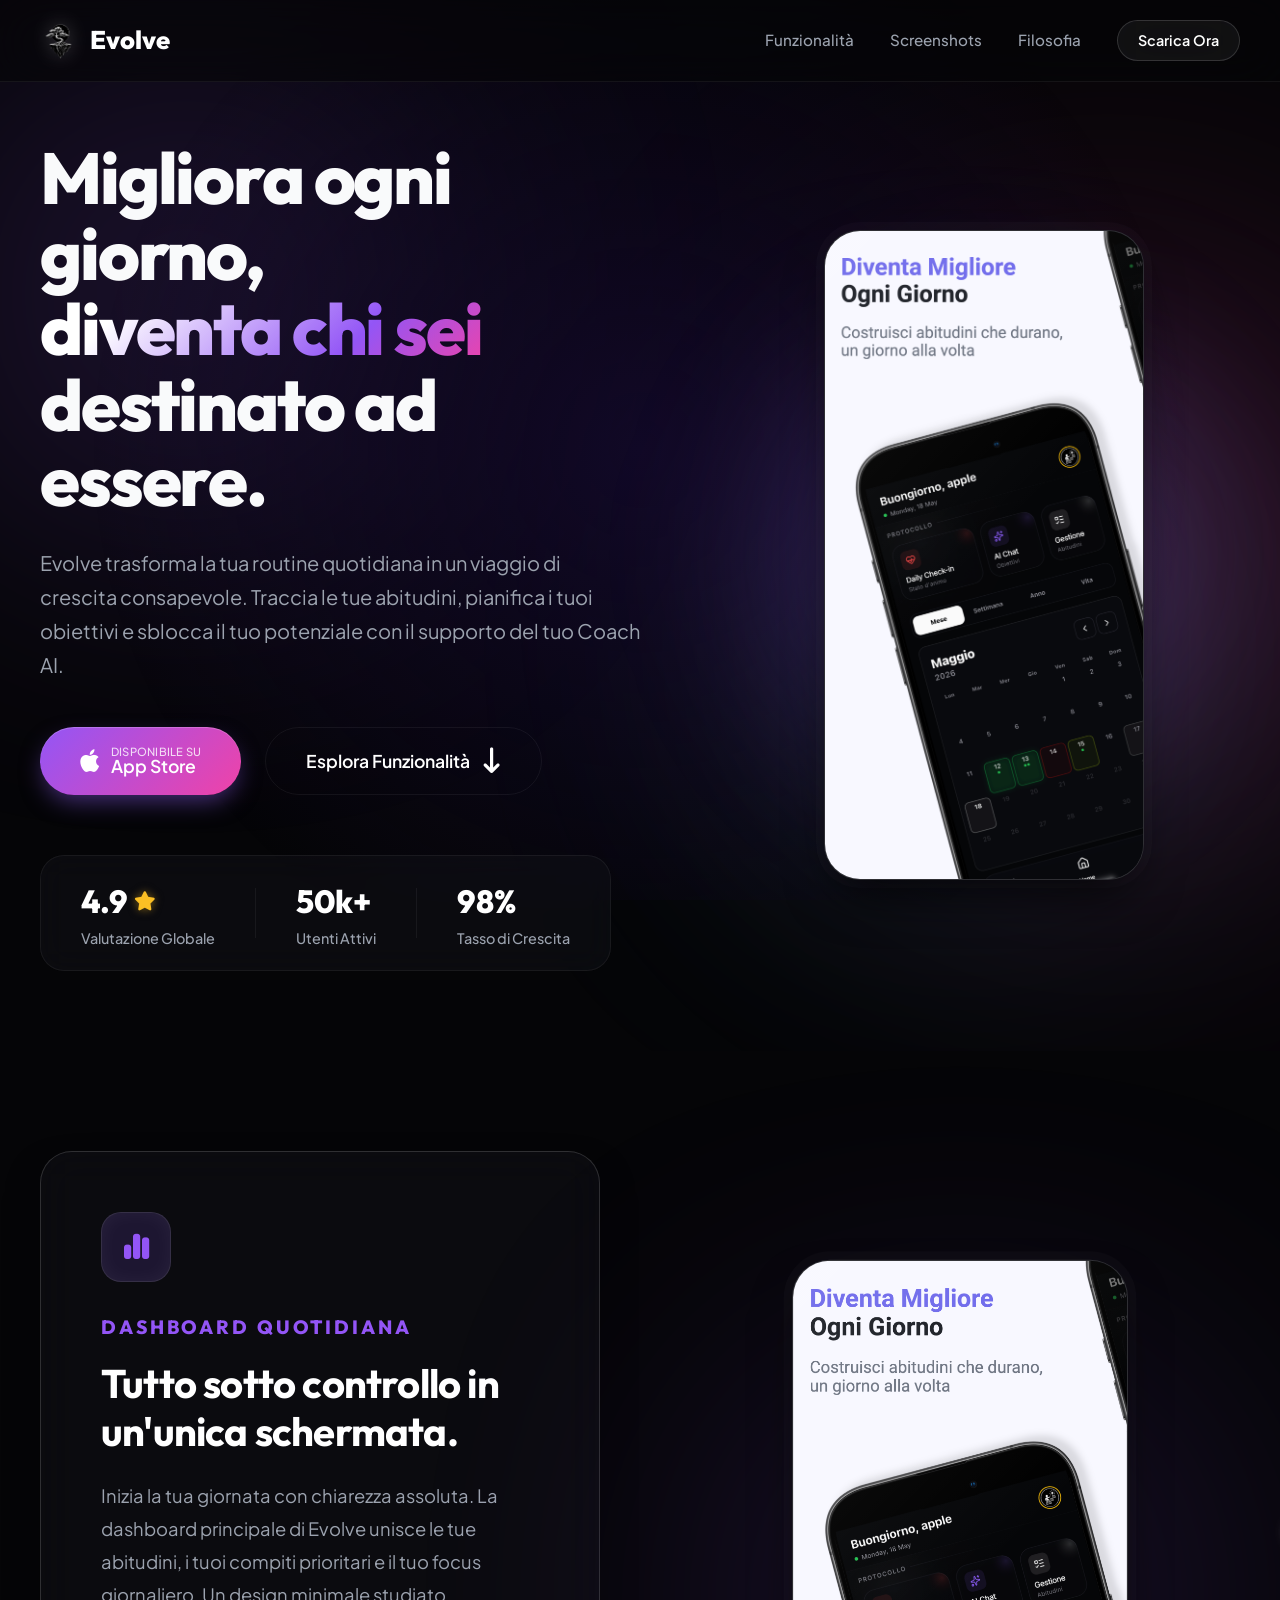
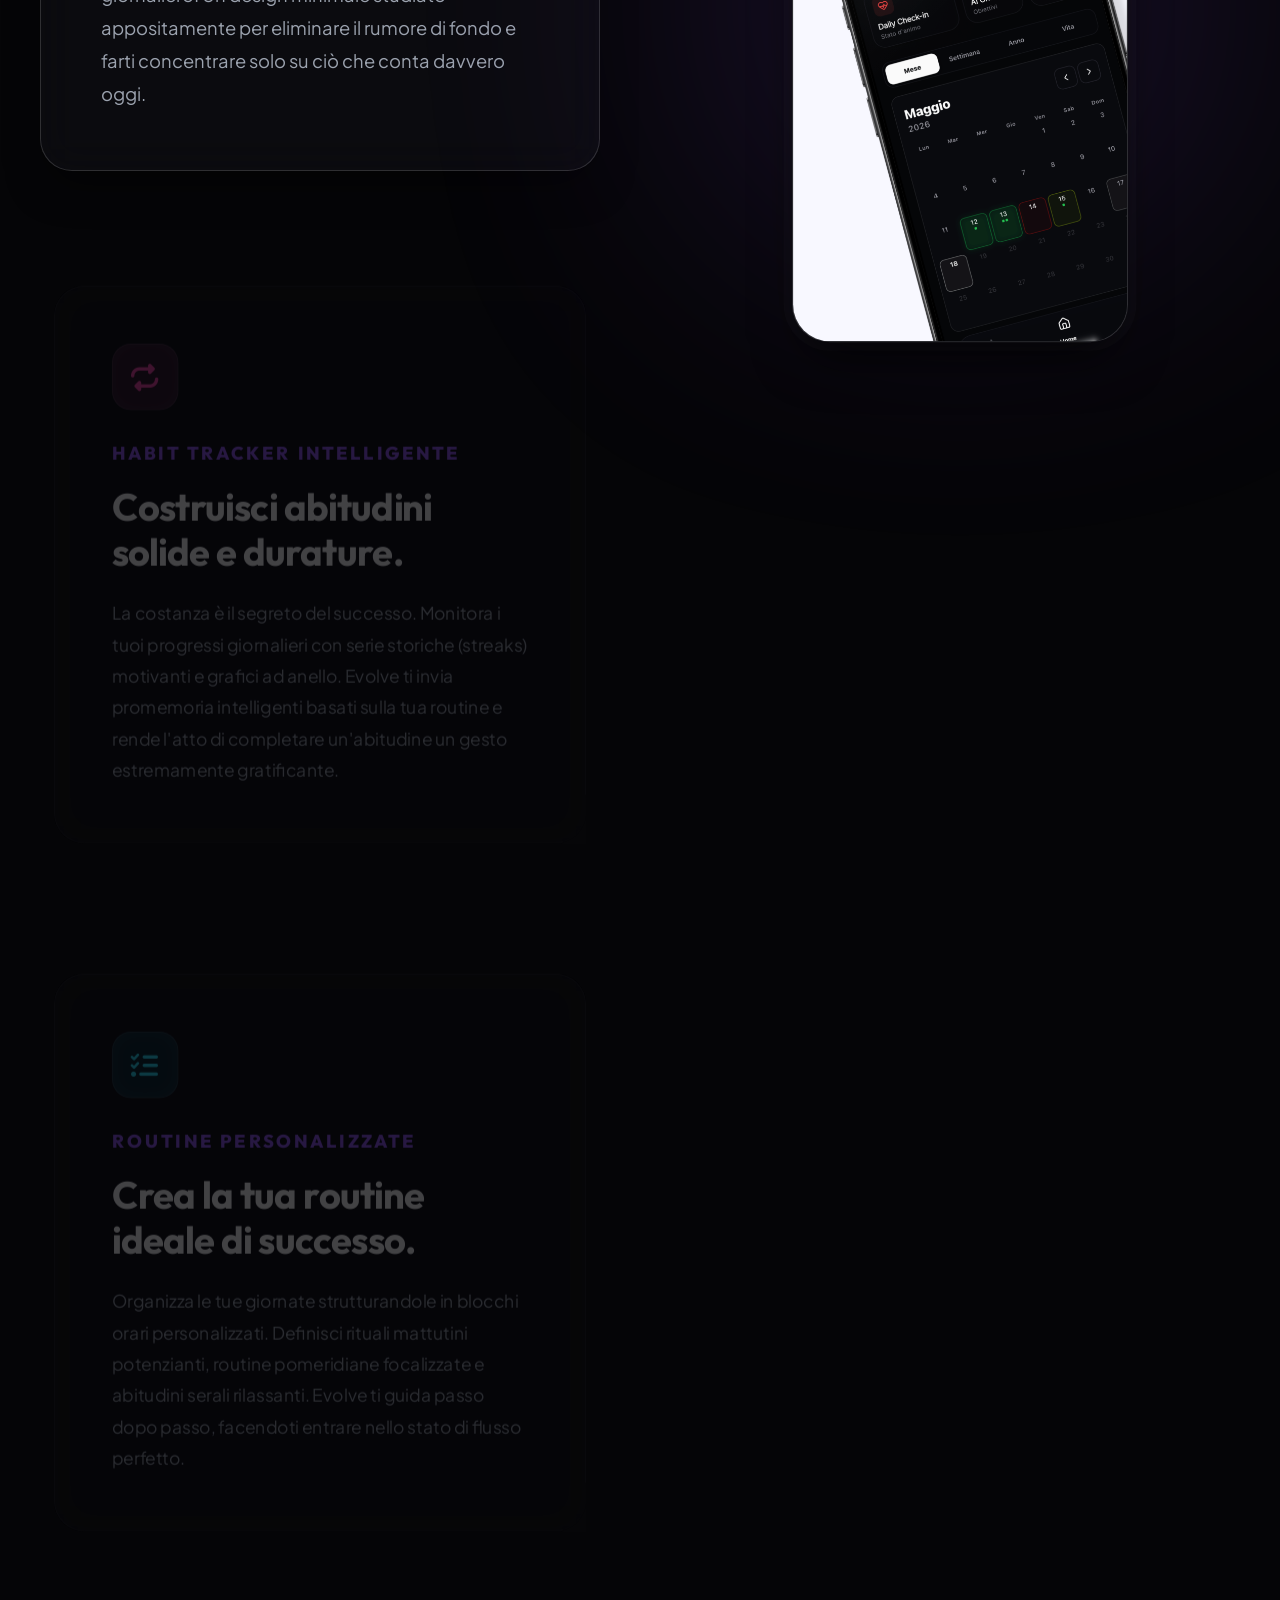
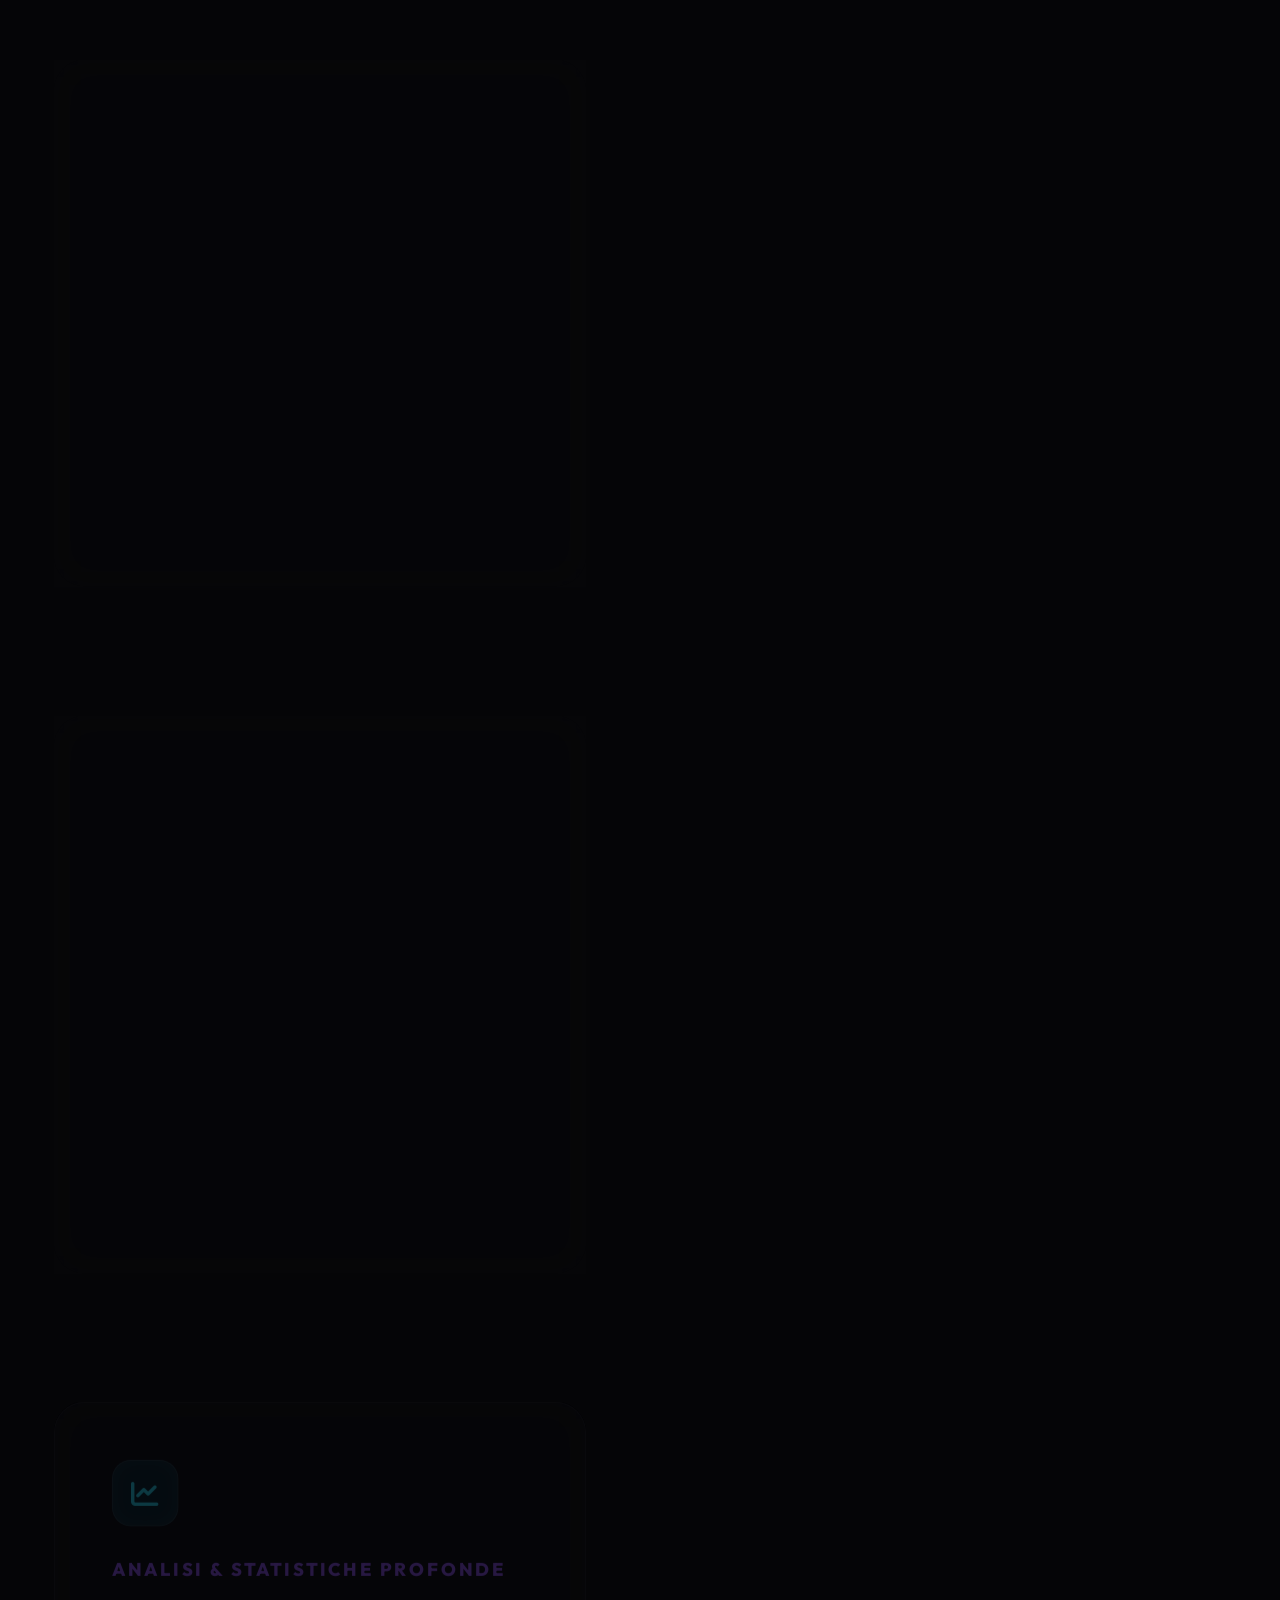
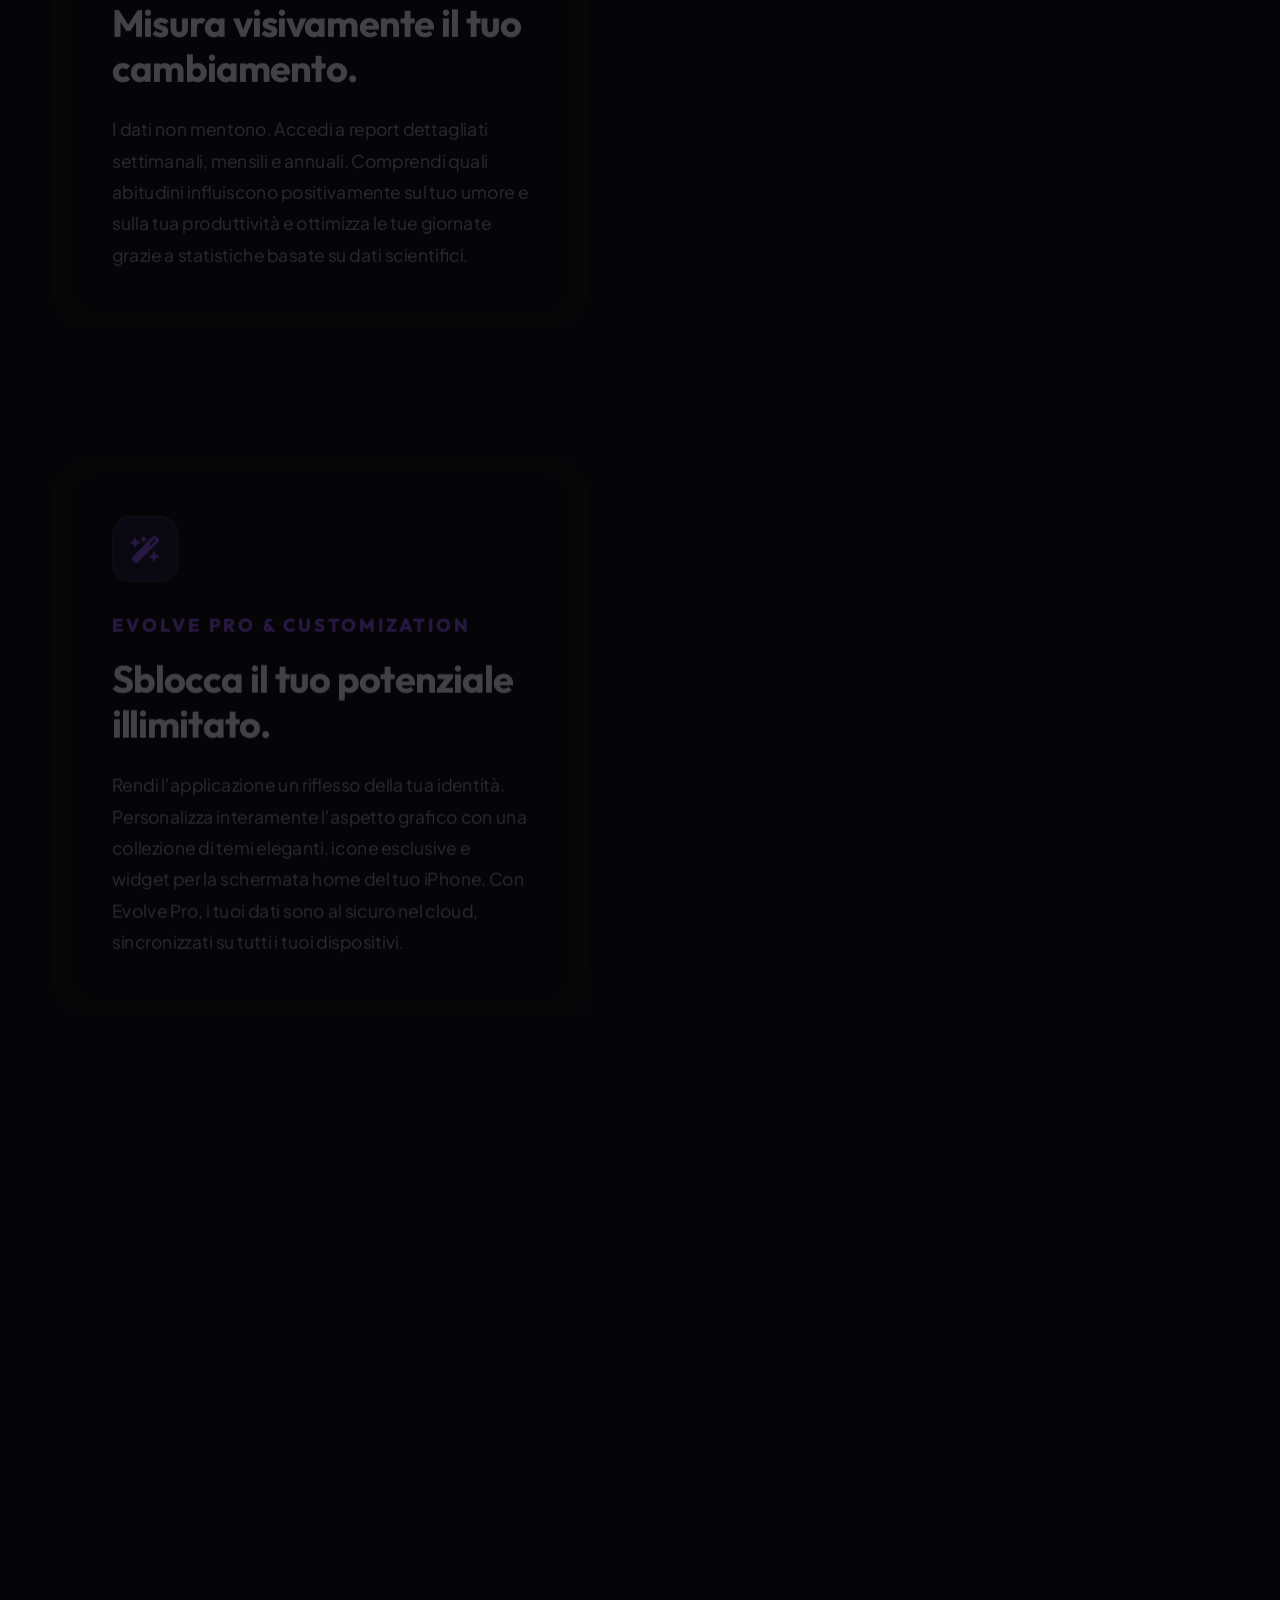
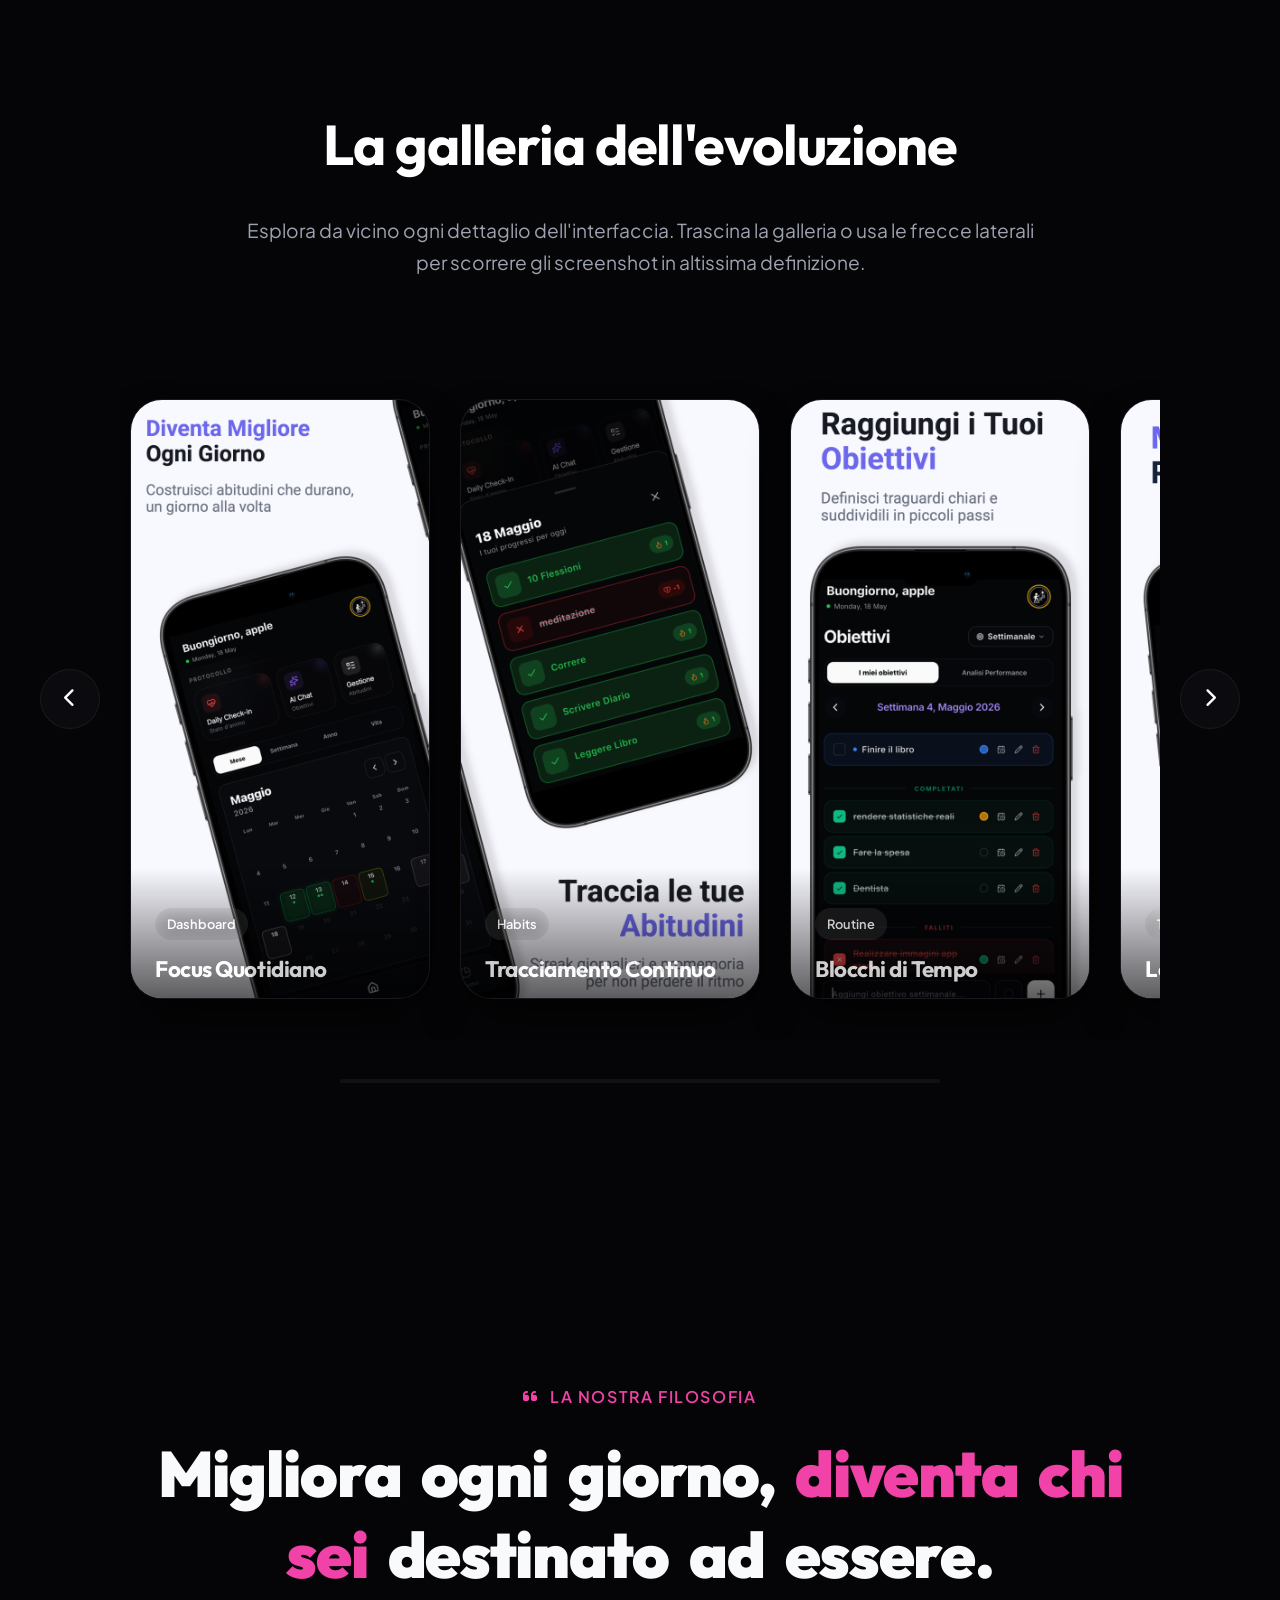
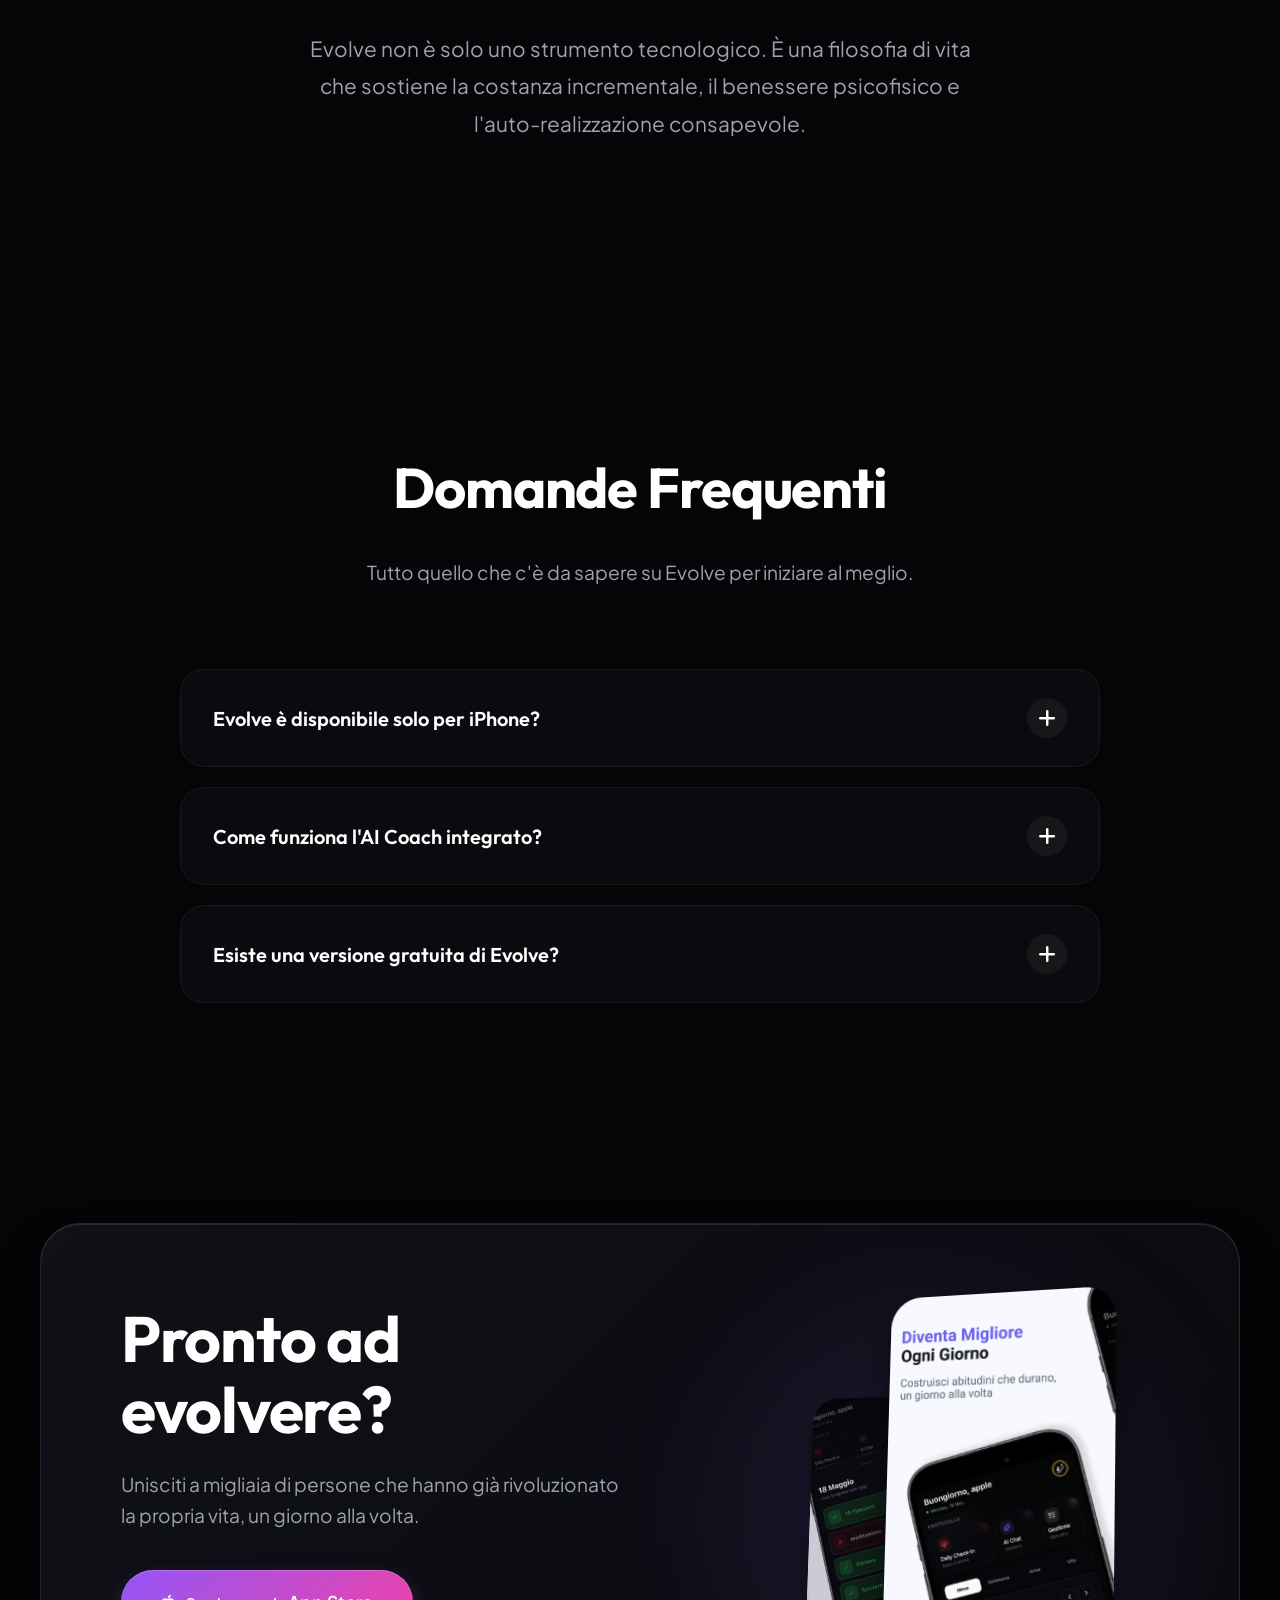
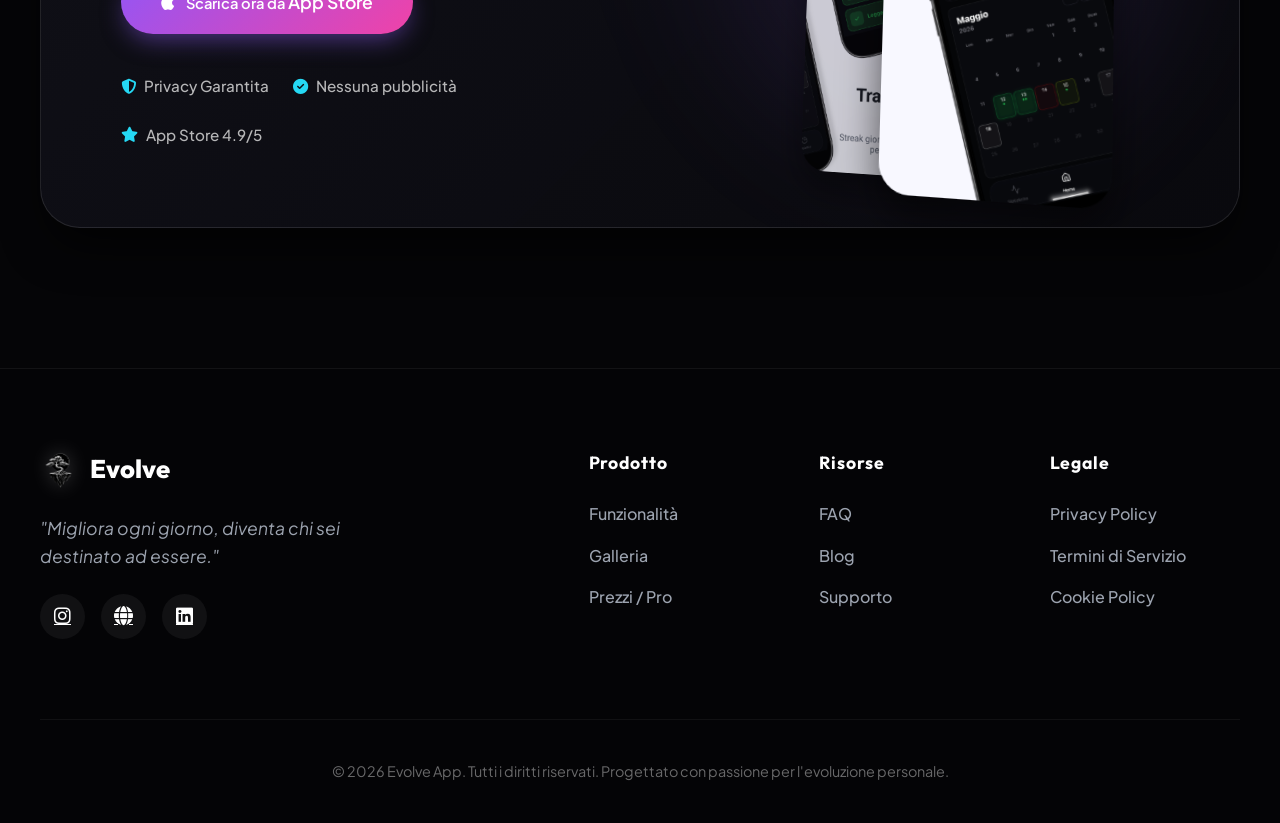
==== commit 8bed4a3f: "wbsti" ====
--- a/index.html
+++ b/index.html
@@ -409,18 +409,6 @@
 
             <div class="faq-item" id="faq-item-3">
                 <button class="faq-question">
-                    <span>I miei dati personali sono al sicuro?</span>
-                    <span class="faq-icon"><i class="fa-solid fa-plus"></i></span>
-                </button>
-                <div class="faq-answer">
-                    <p>La privacy è un nostro valore fondante. Evolve memorizza i dati localmente sul tuo dispositivo e
-                        utilizza iCloud protetto da crittografia end-to-end per la sincronizzazione opzionale. Non
-                        vendiamo e non analizzeremo mai i tuoi dati per scopi pubblicitari.</p>
-                </div>
-            </div>
-
-            <div class="faq-item" id="faq-item-4">
-                <button class="faq-question">
                     <span>Esiste una versione gratuita di Evolve?</span>
                     <span class="faq-icon"><i class="fa-solid fa-plus"></i></span>
                 </button>
--- a/style.css
+++ b/style.css
@@ -308,14 +308,14 @@
 
 .gallery-slider-wrapper { position: relative; display: flex; align-items: center; gap: 20px; }
 .gallery-track {
-    display: flex; gap: 30px; overflow-x: auto; scroll-snap-type: x mandatory; scrollbar-width: none; padding: 40px 10px;
-    -webkit-overflow-scrolling: touch; scroll-behavior: smooth; cursor: grab;
+    display: flex; gap: 30px; overflow-x: auto; scrollbar-width: none; padding: 40px 10px;
+    -webkit-overflow-scrolling: touch; scroll-behavior: auto; cursor: grab;
 }
 .gallery-track::-webkit-scrollbar { display: none; }
 .gallery-track.dragging { cursor: grabbing; scroll-behavior: auto; }
 
 .gallery-card {
-    flex: 0 0 auto; width: 300px; height: 600px; scroll-snap-align: center; position: relative; border-radius: 32px;
+    flex: 0 0 auto; width: 300px; height: 600px; position: relative; border-radius: 32px;
     transform-style: preserve-3d; cursor: pointer;
 }
 .gallery-card-inner {
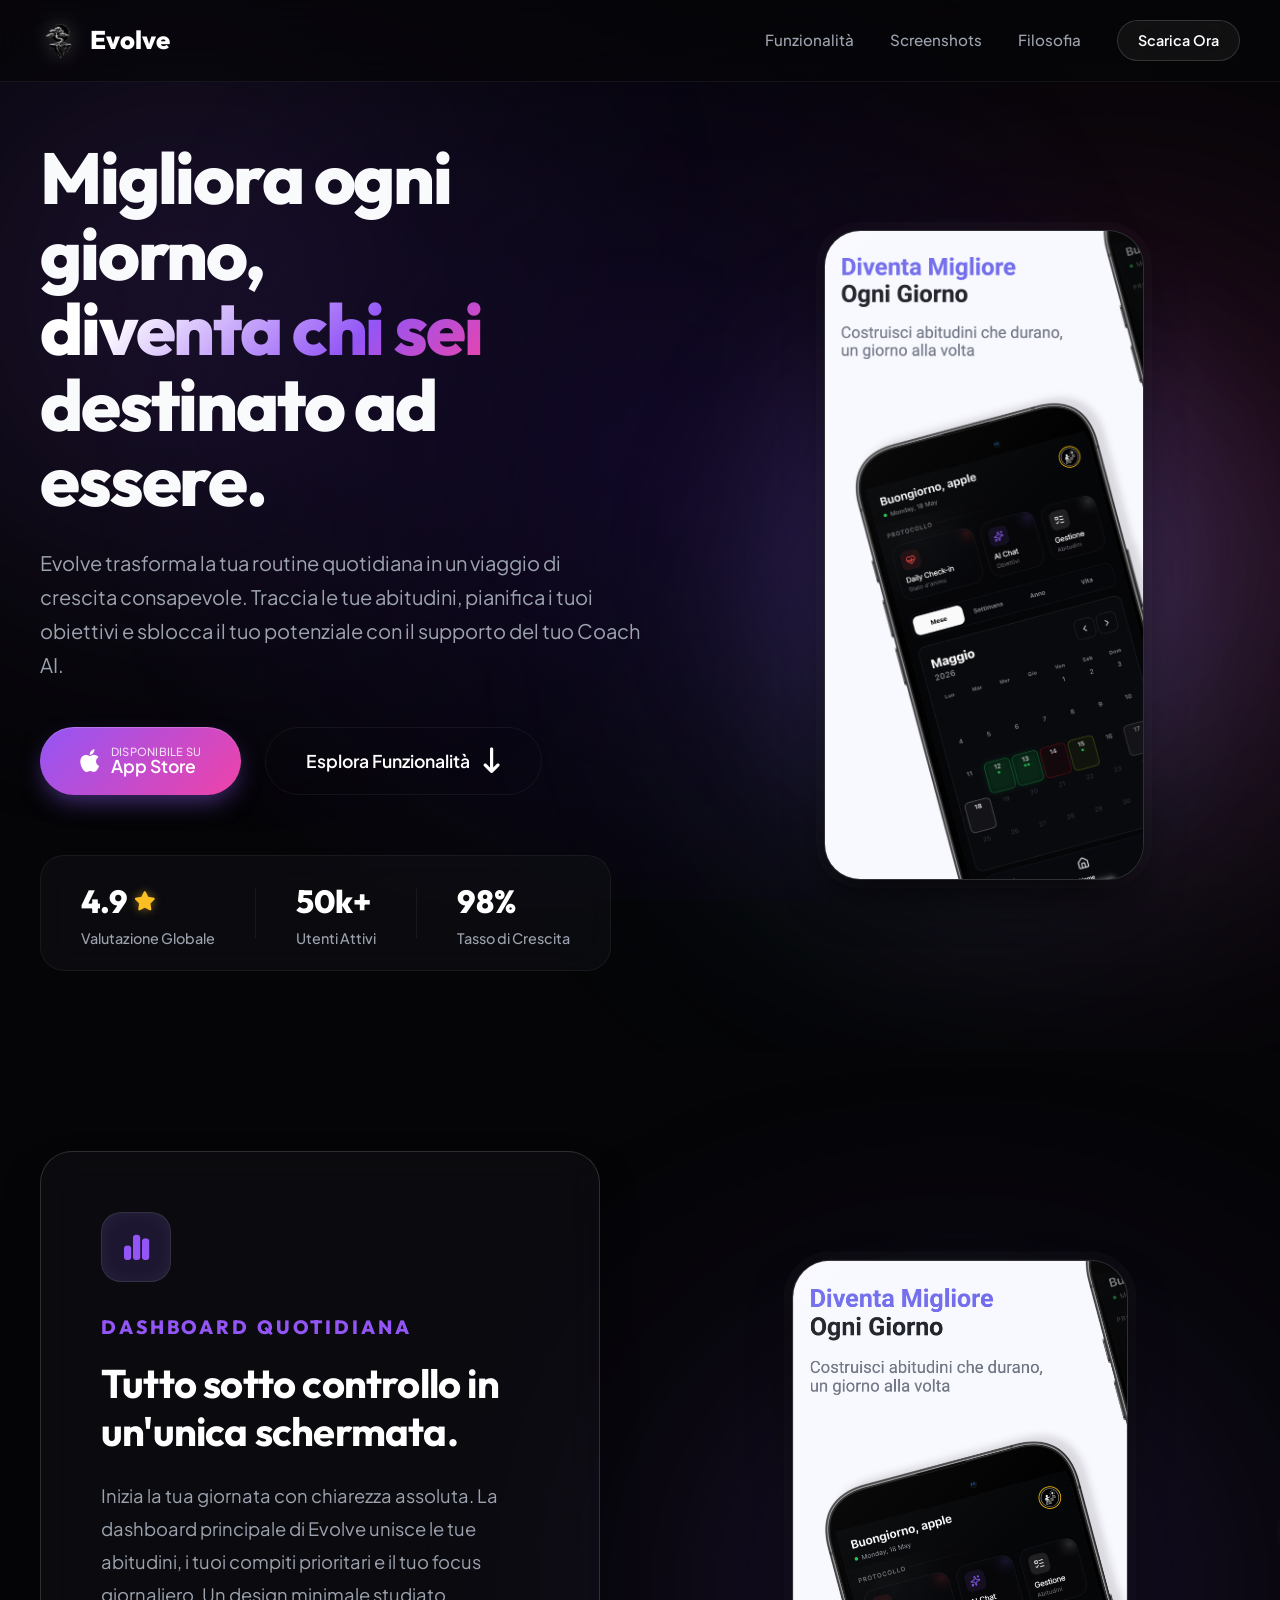
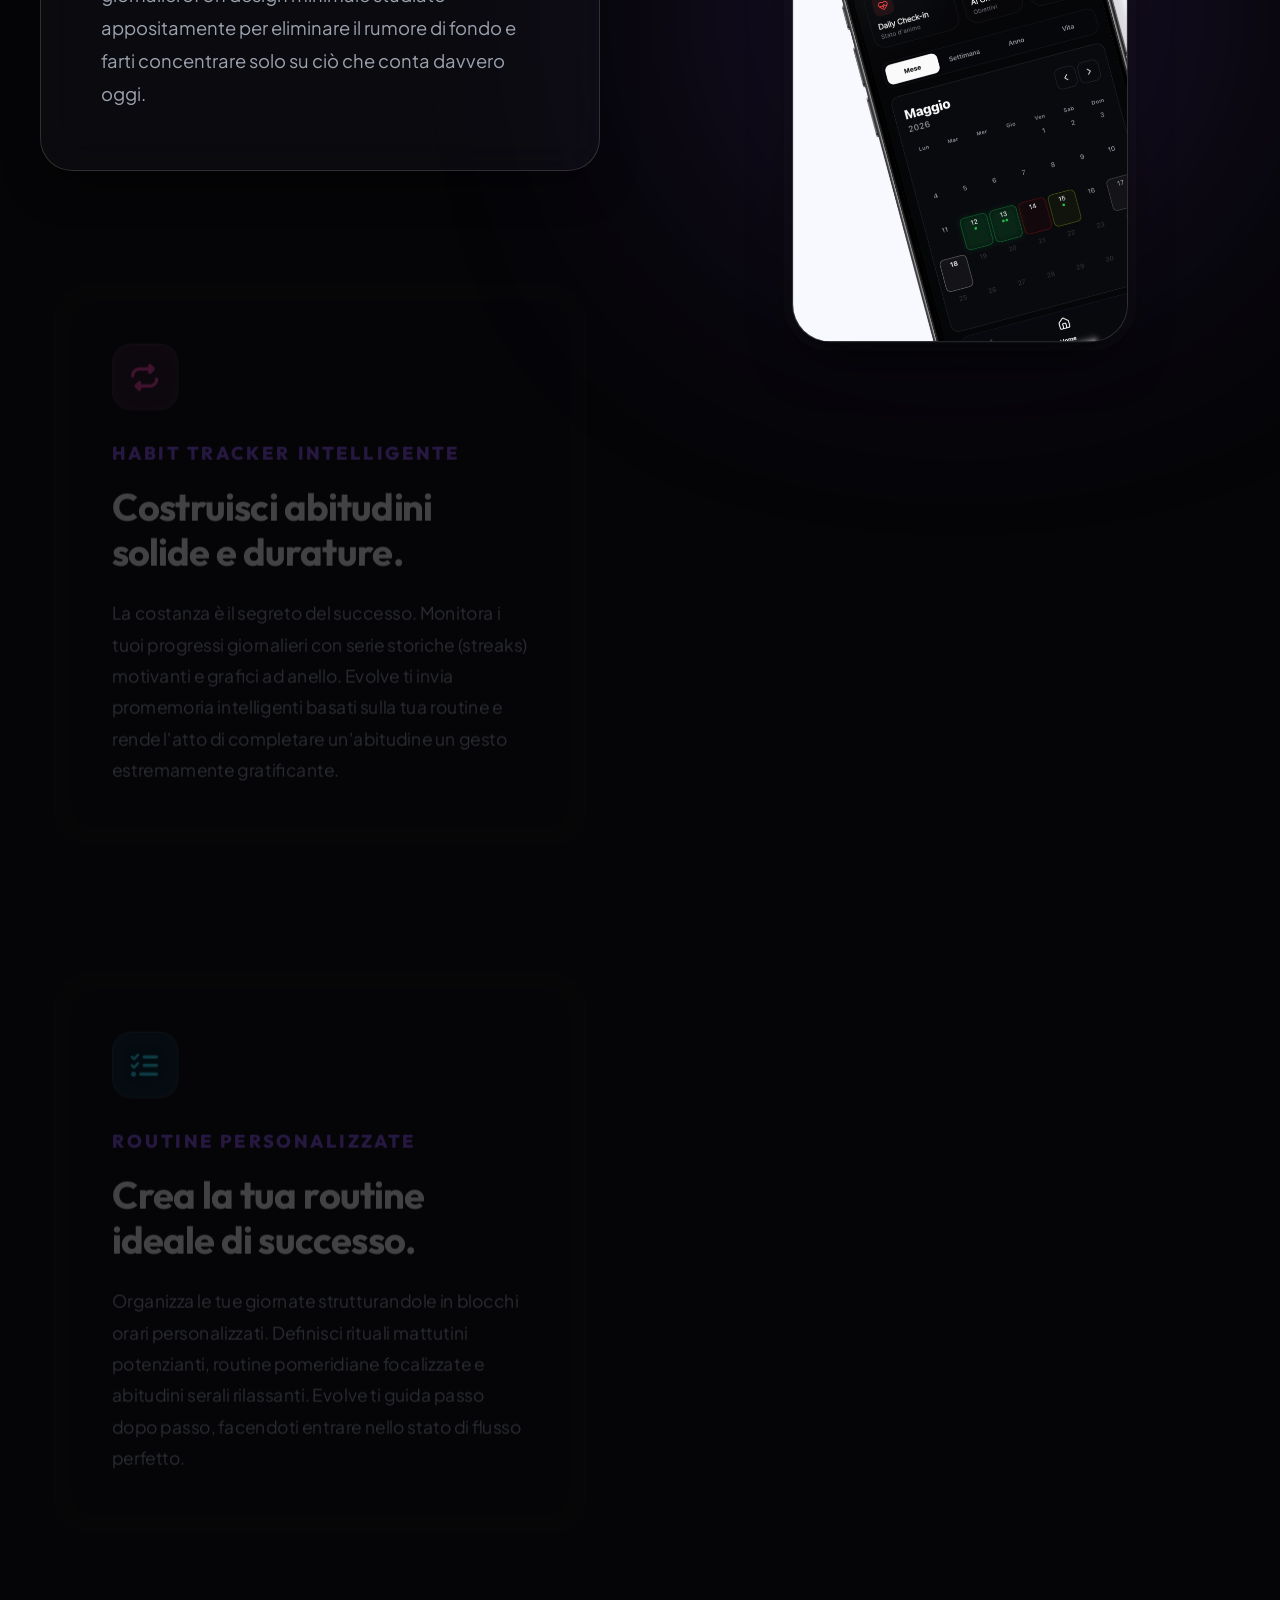
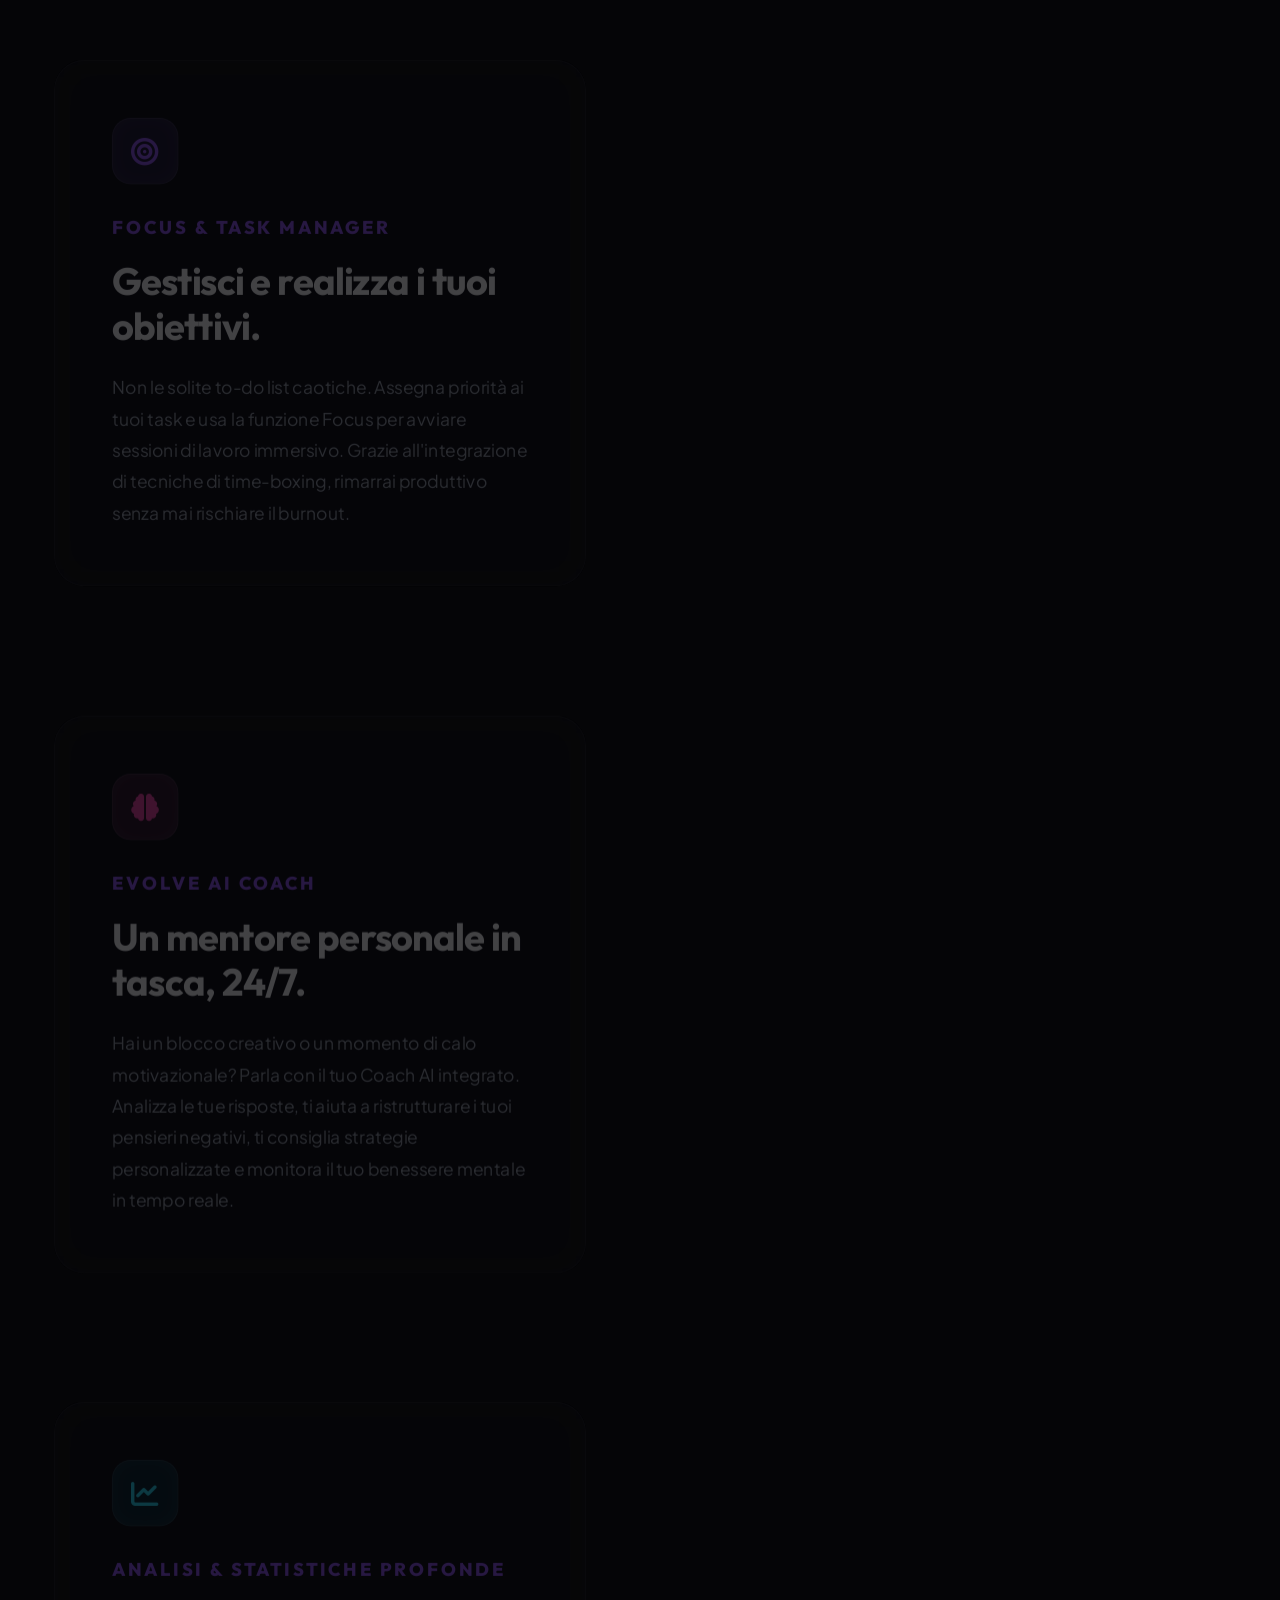
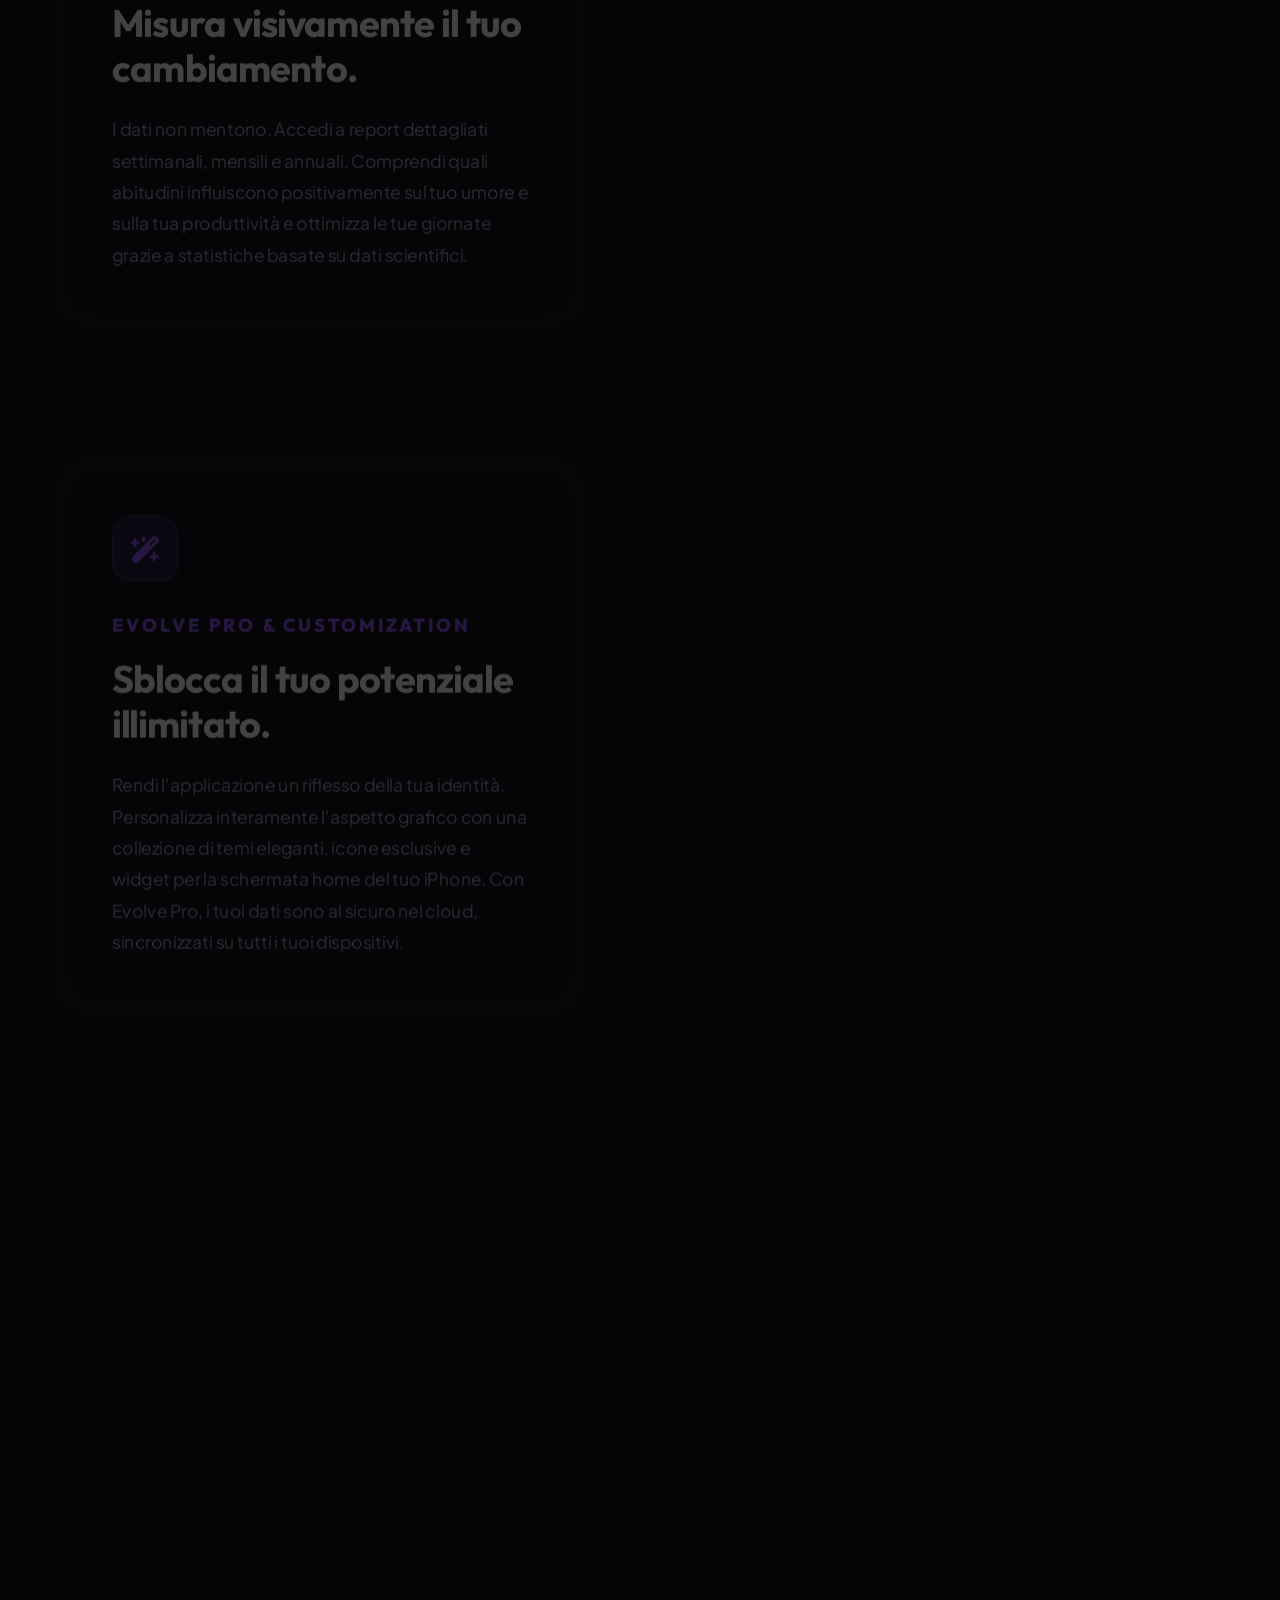
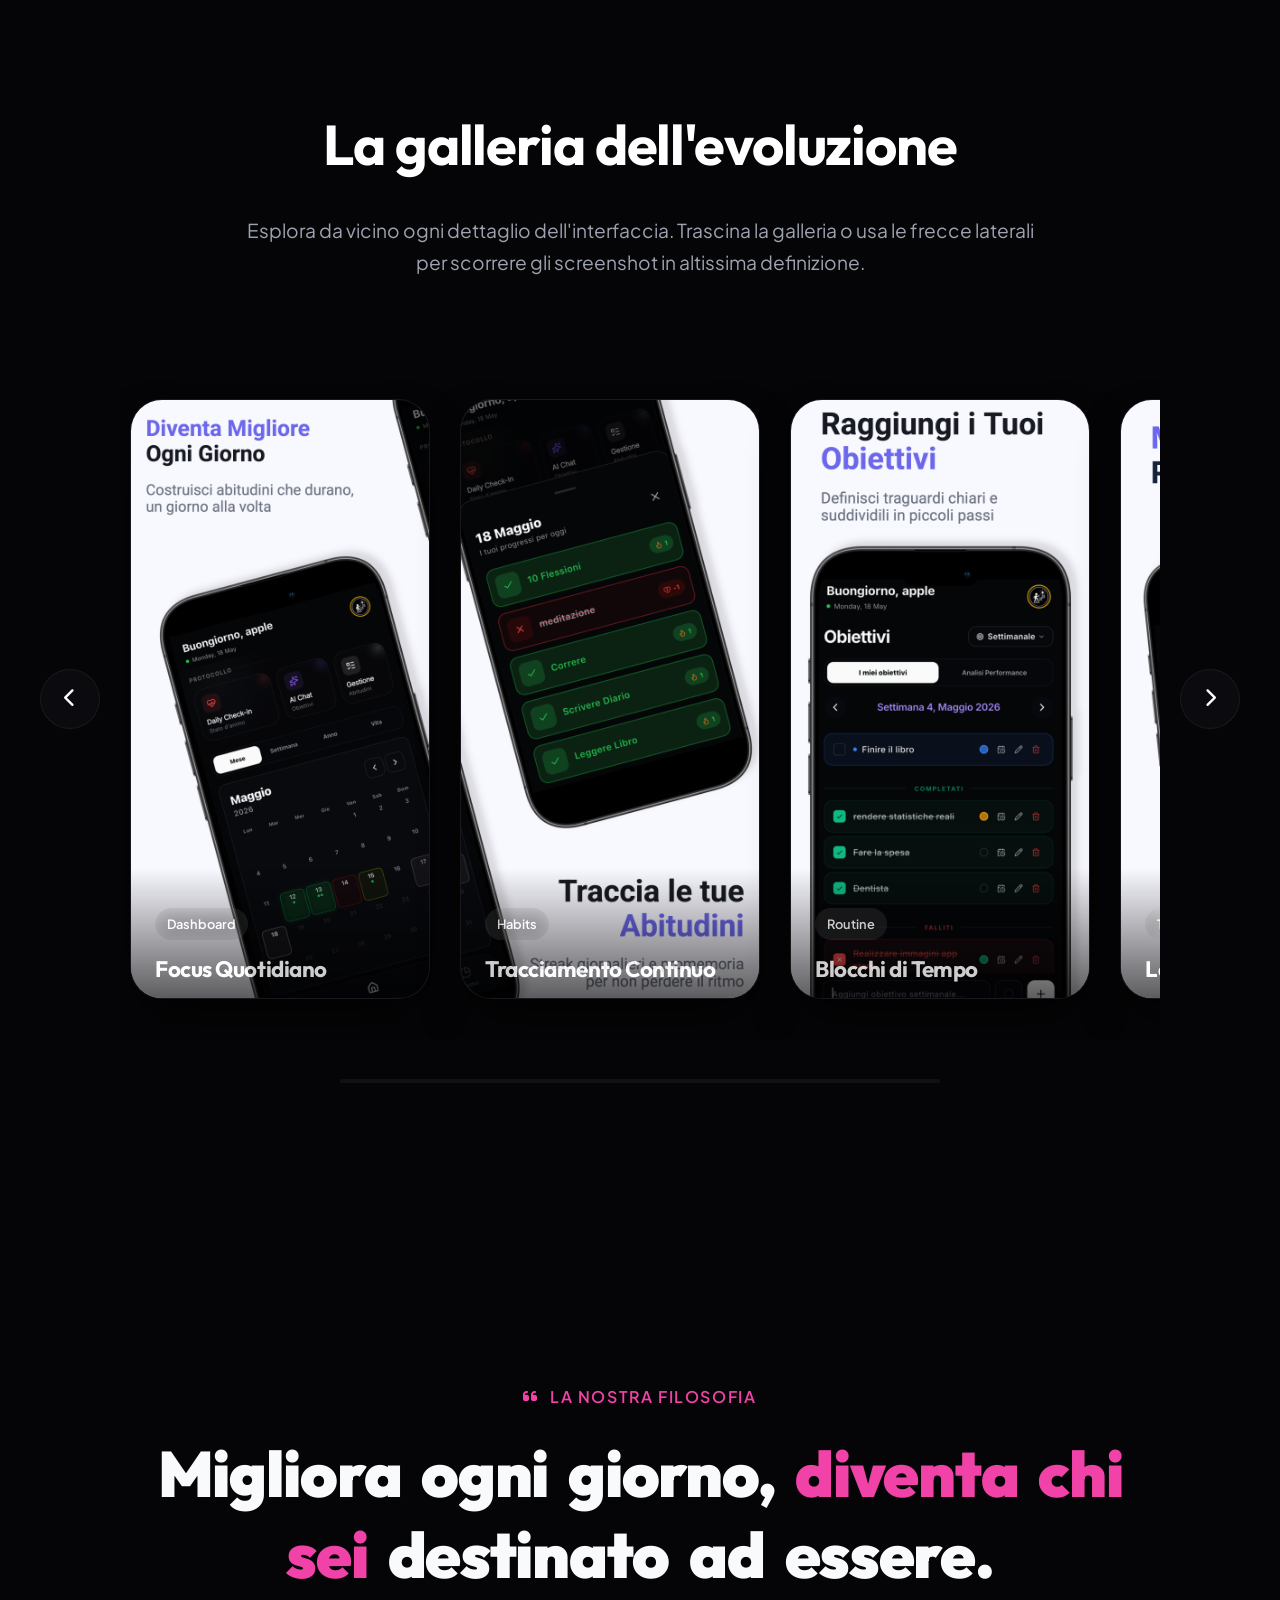
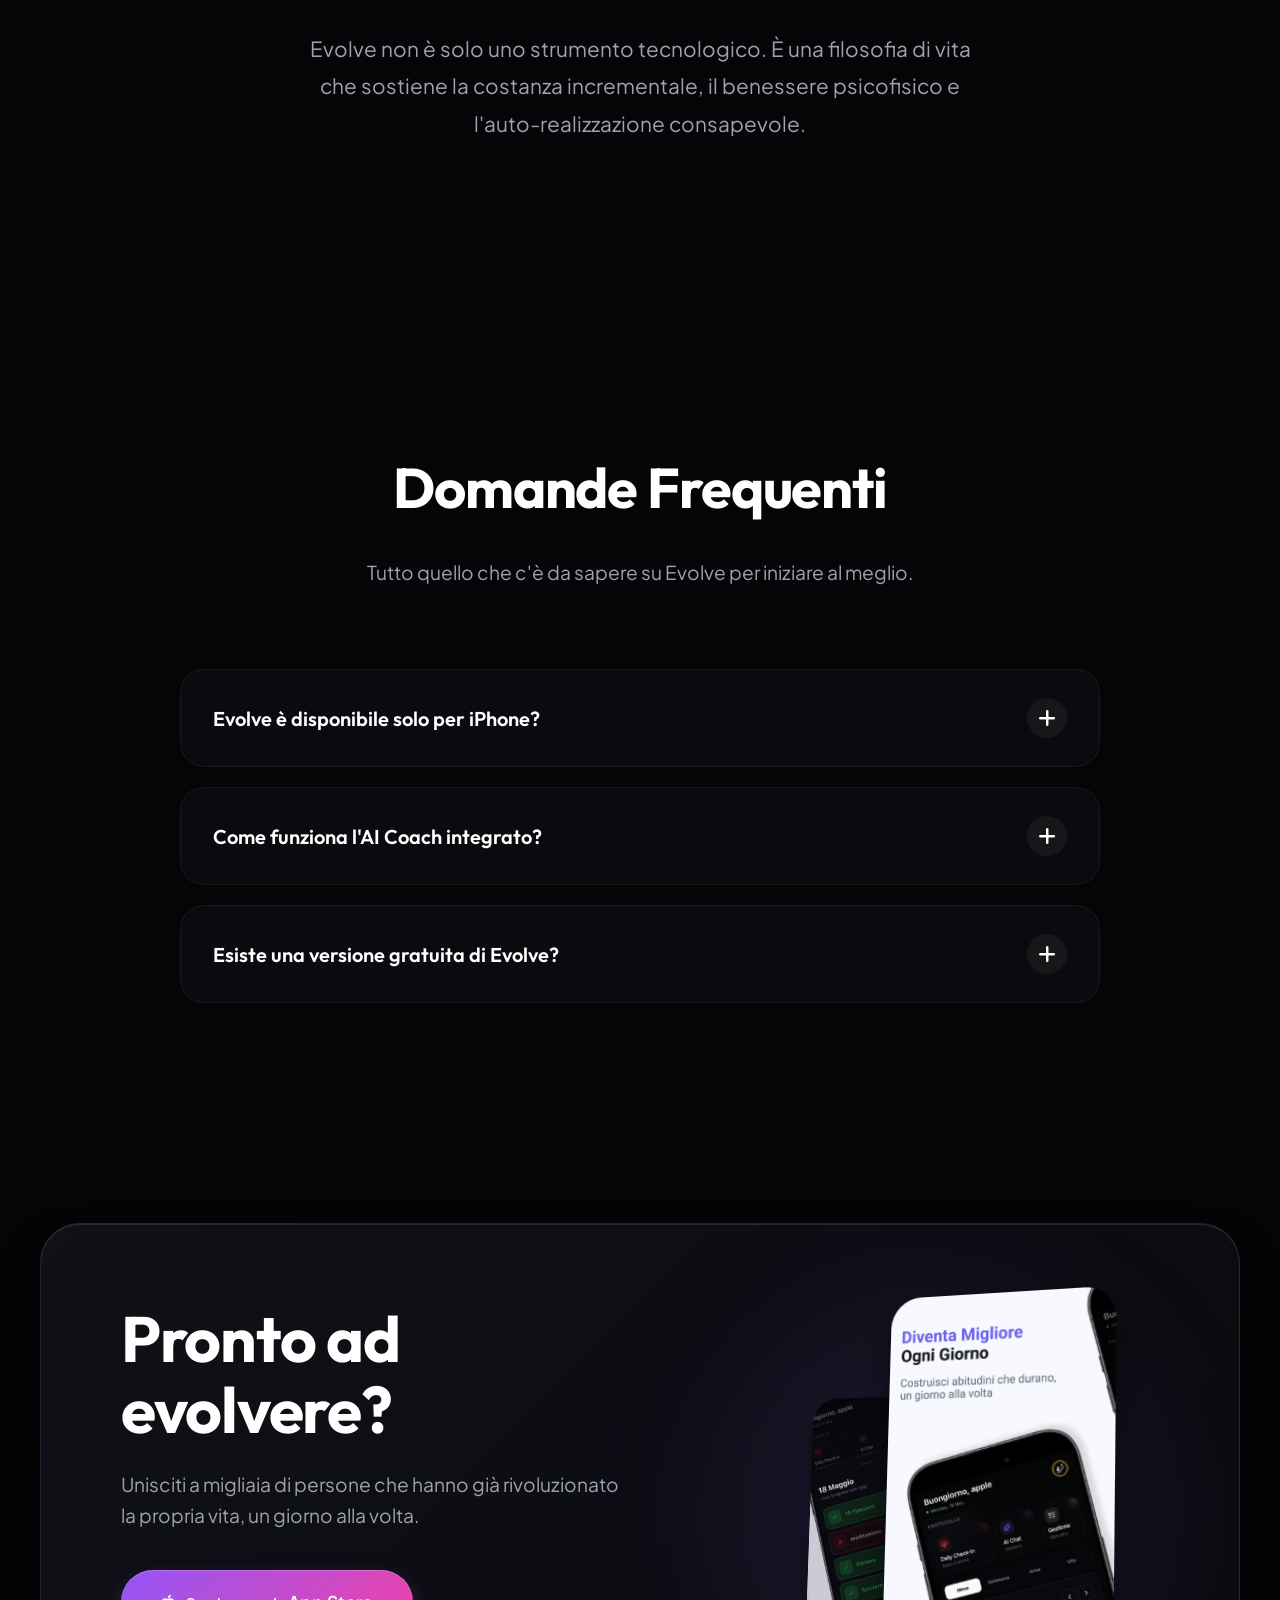
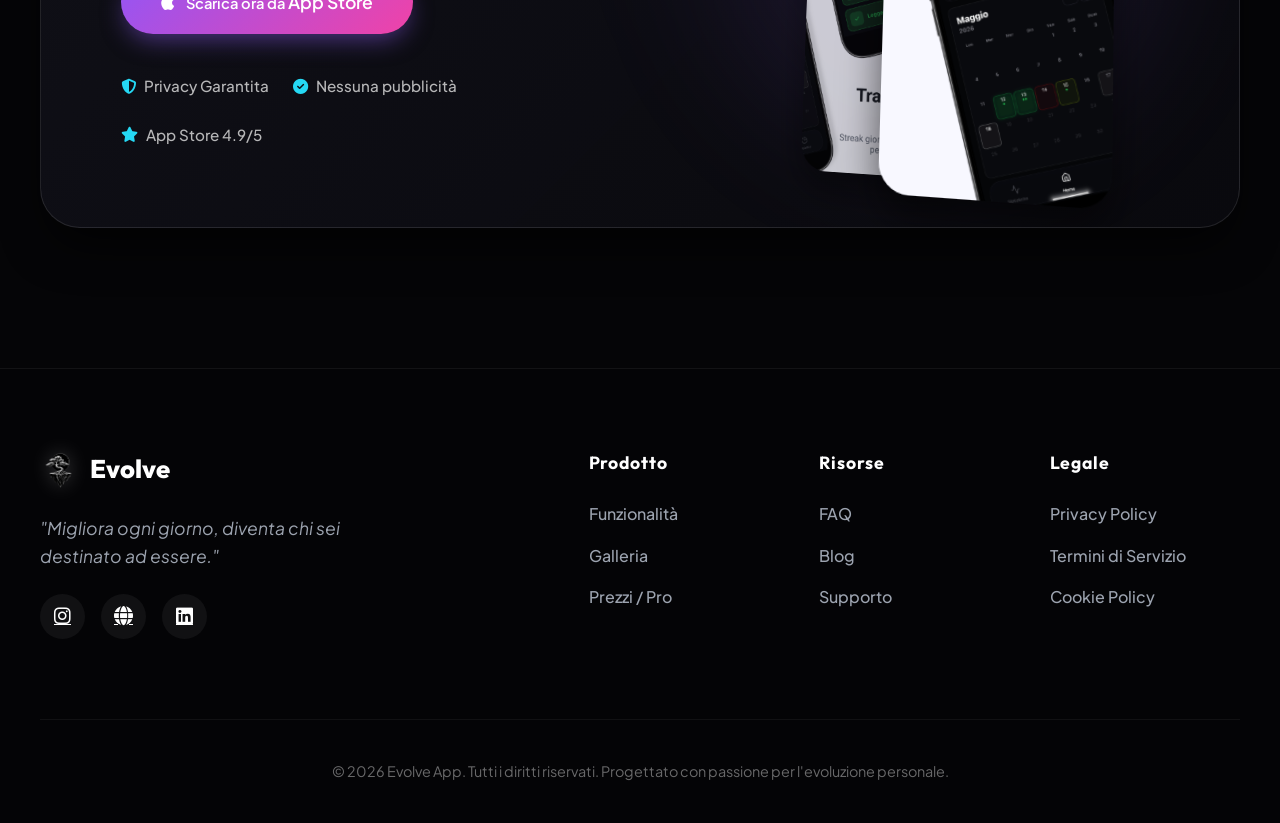
==== commit 7f60abcc: "links" ====
--- a/index.html
+++ b/index.html
@@ -88,7 +88,7 @@
                     abitudini, pianifica i tuoi obiettivi e sblocca il tuo potenziale con il supporto del tuo Coach AI.
                 </p>
                 <div class="hero-buttons" id="hero-ctas">
-                    <a href="#download" class="btn btn-primary btn-lg" id="btn-hero-appstore">
+                    <a href="https://apps.apple.com/app/evolve-habits-goal-tracker/id6770482363" target="_blank" rel="noopener" class="btn btn-primary btn-lg" id="btn-hero-appstore">
                         <i class="fa-brands fa-apple"></i>
                         <span>
                             <small>Disponibile su</small>
@@ -432,7 +432,7 @@
                     un giorno alla volta.</p>
 
                 <div class="download-ctas">
-                    <a href="#" class="btn btn-primary btn-lg btn-glow" id="btn-download-appstore">
+                    <a href="https://apps.apple.com/app/evolve-habits-goal-tracker/id6770482363" target="_blank" rel="noopener" class="btn btn-primary btn-lg btn-glow" id="btn-download-appstore">
                         <i class="fa-brands fa-apple"></i>
                         <span>
                             <small>Scarica ora da</small>
